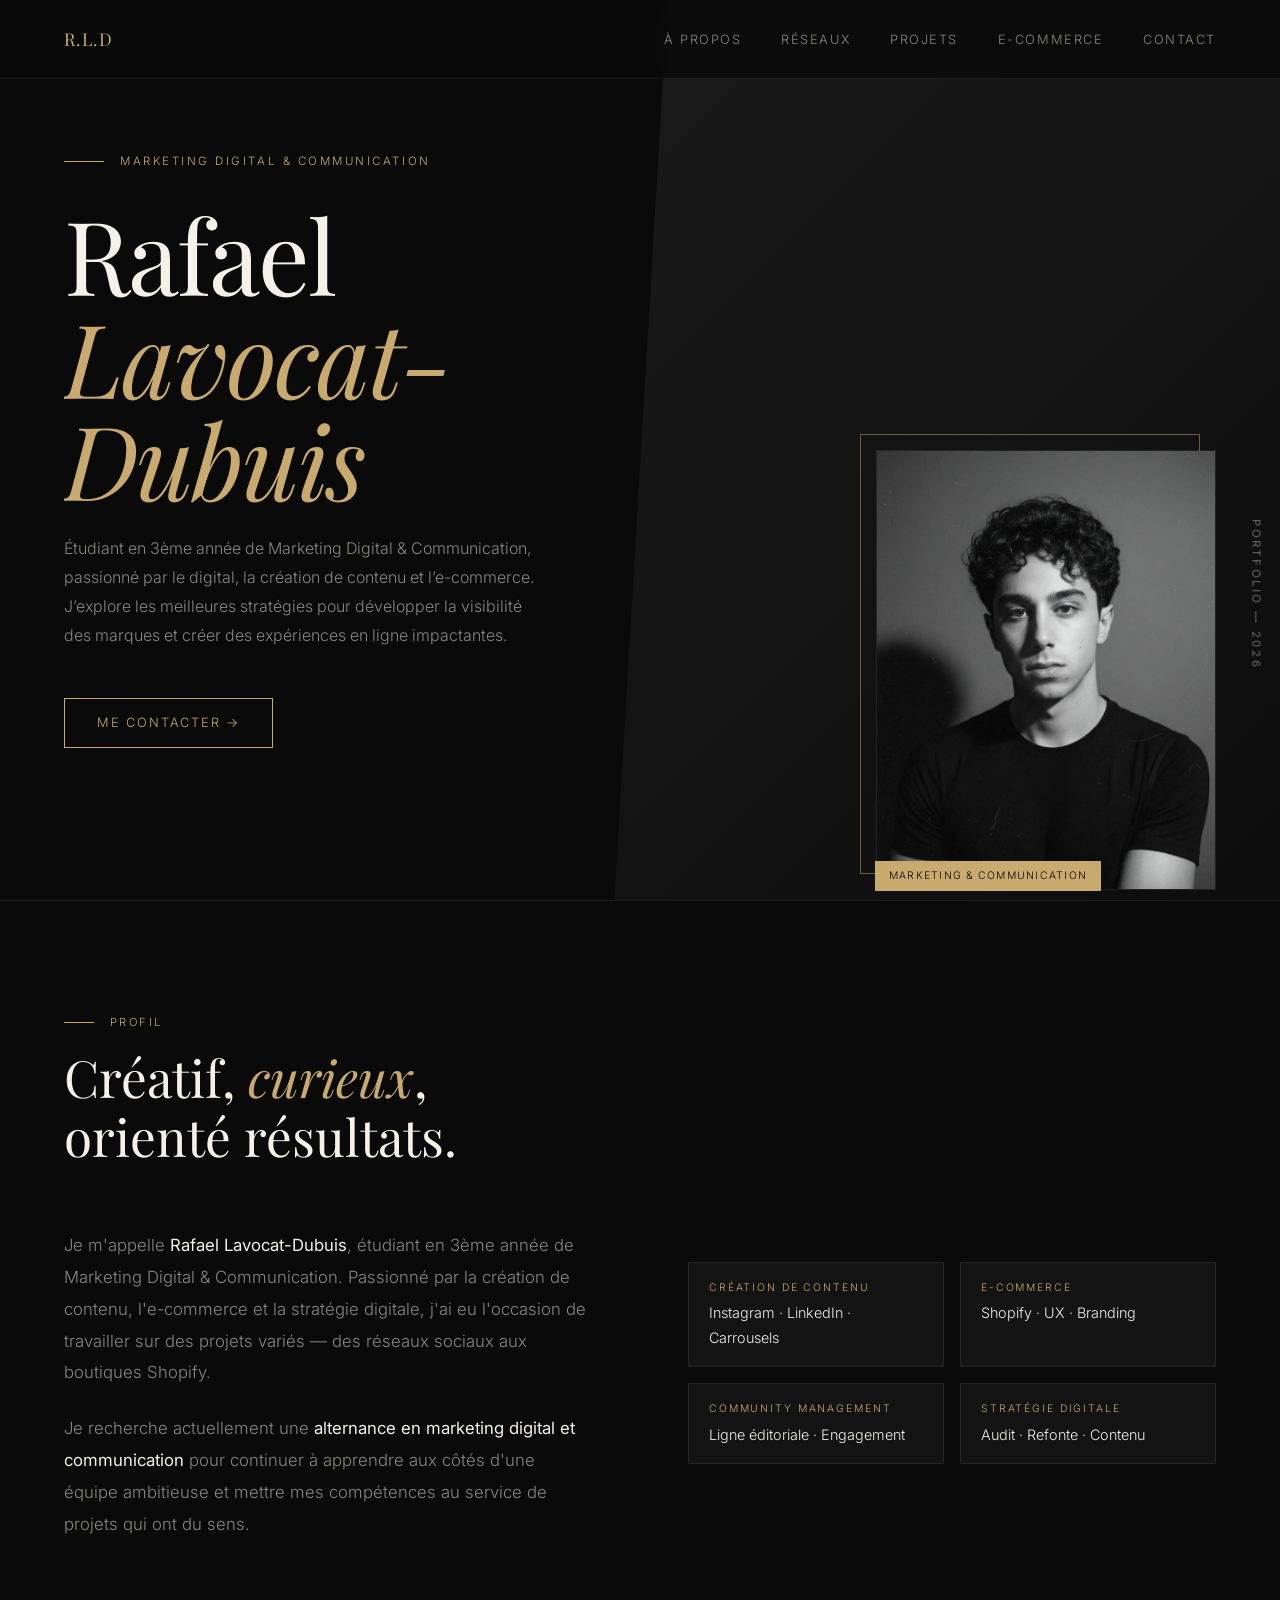
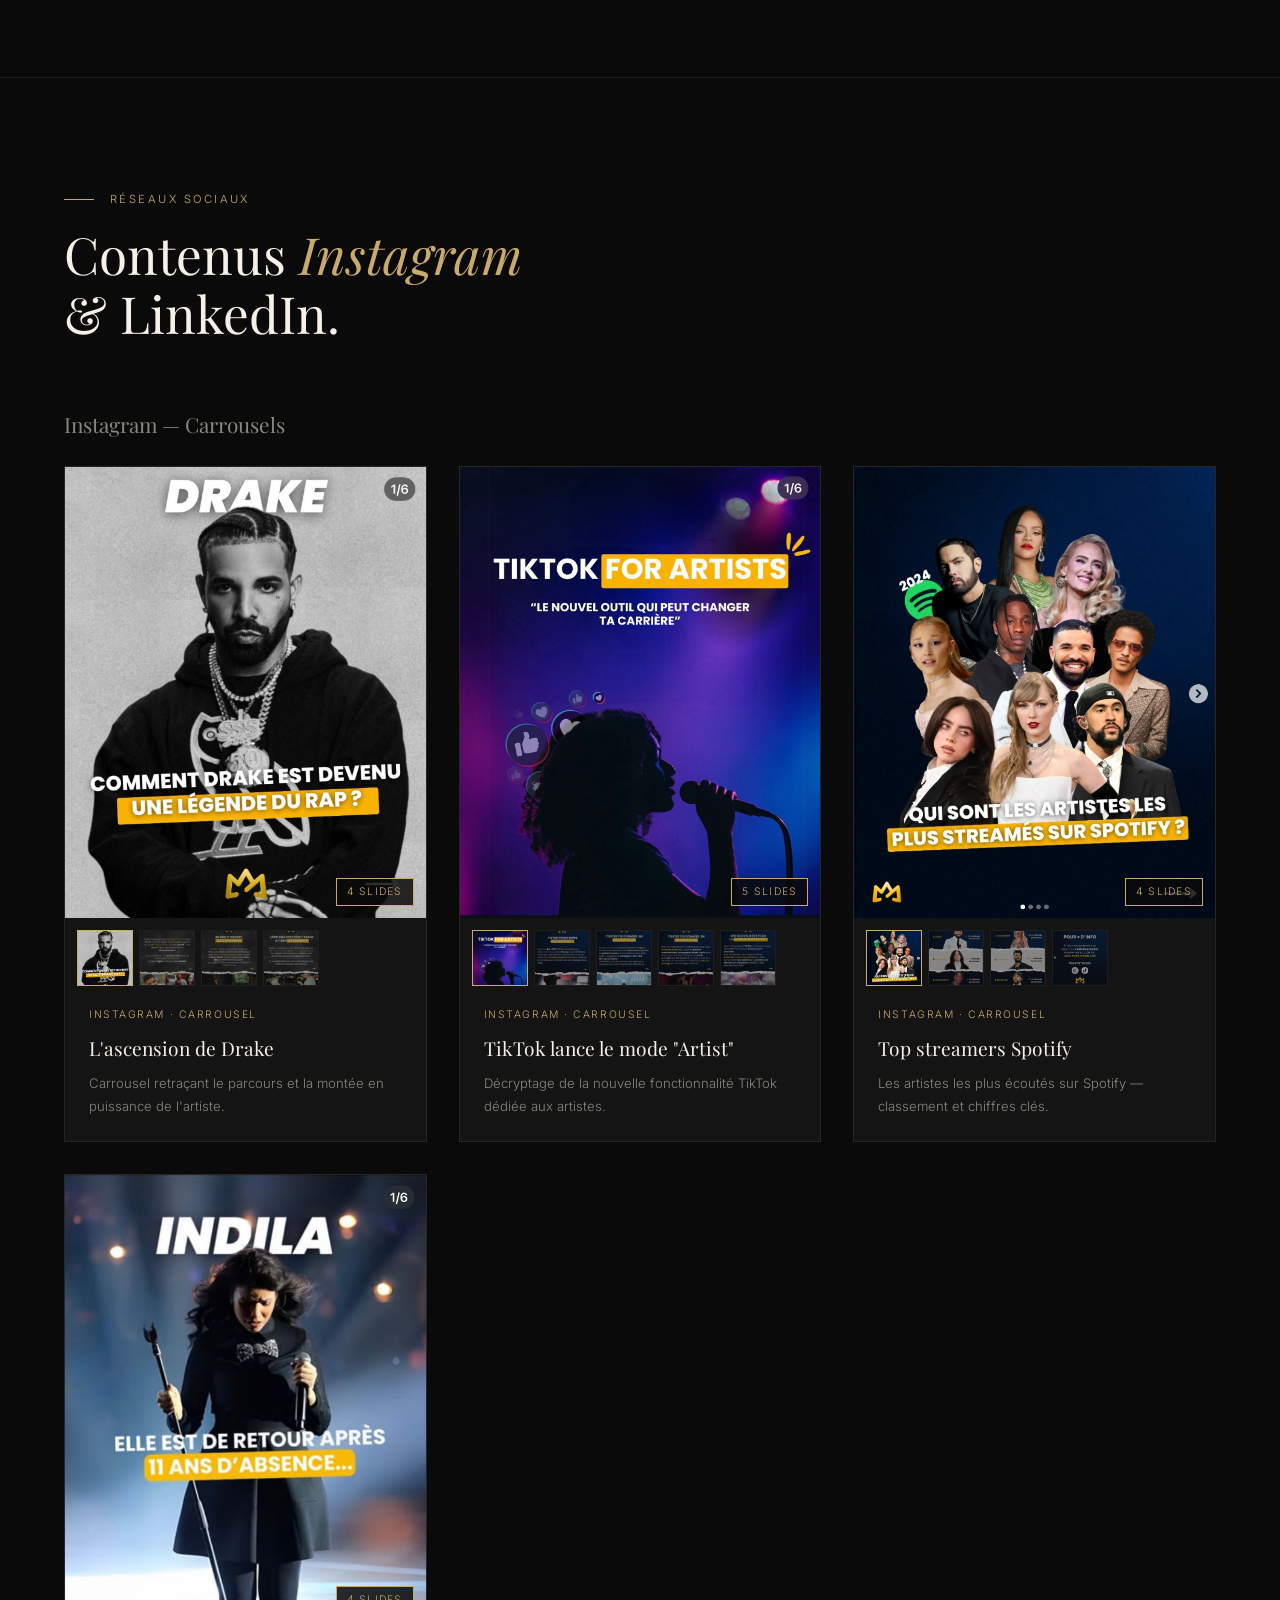
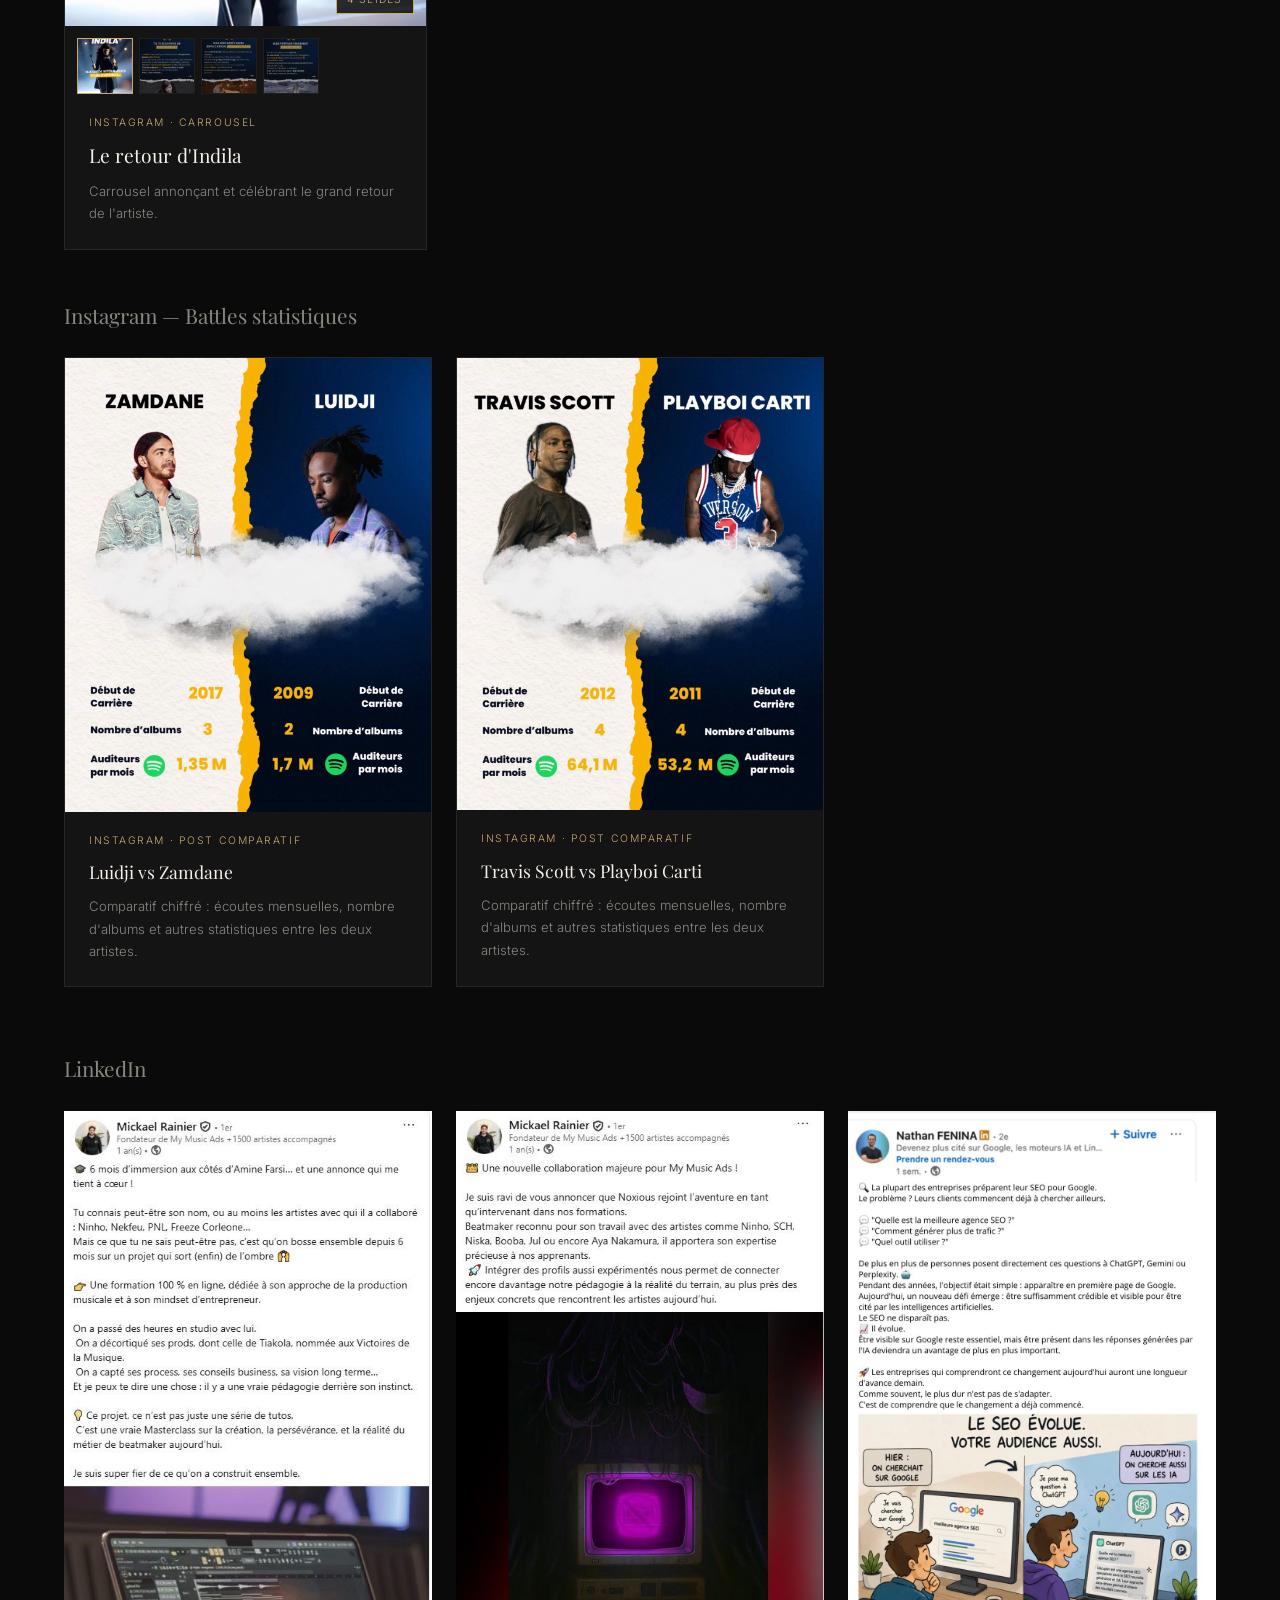
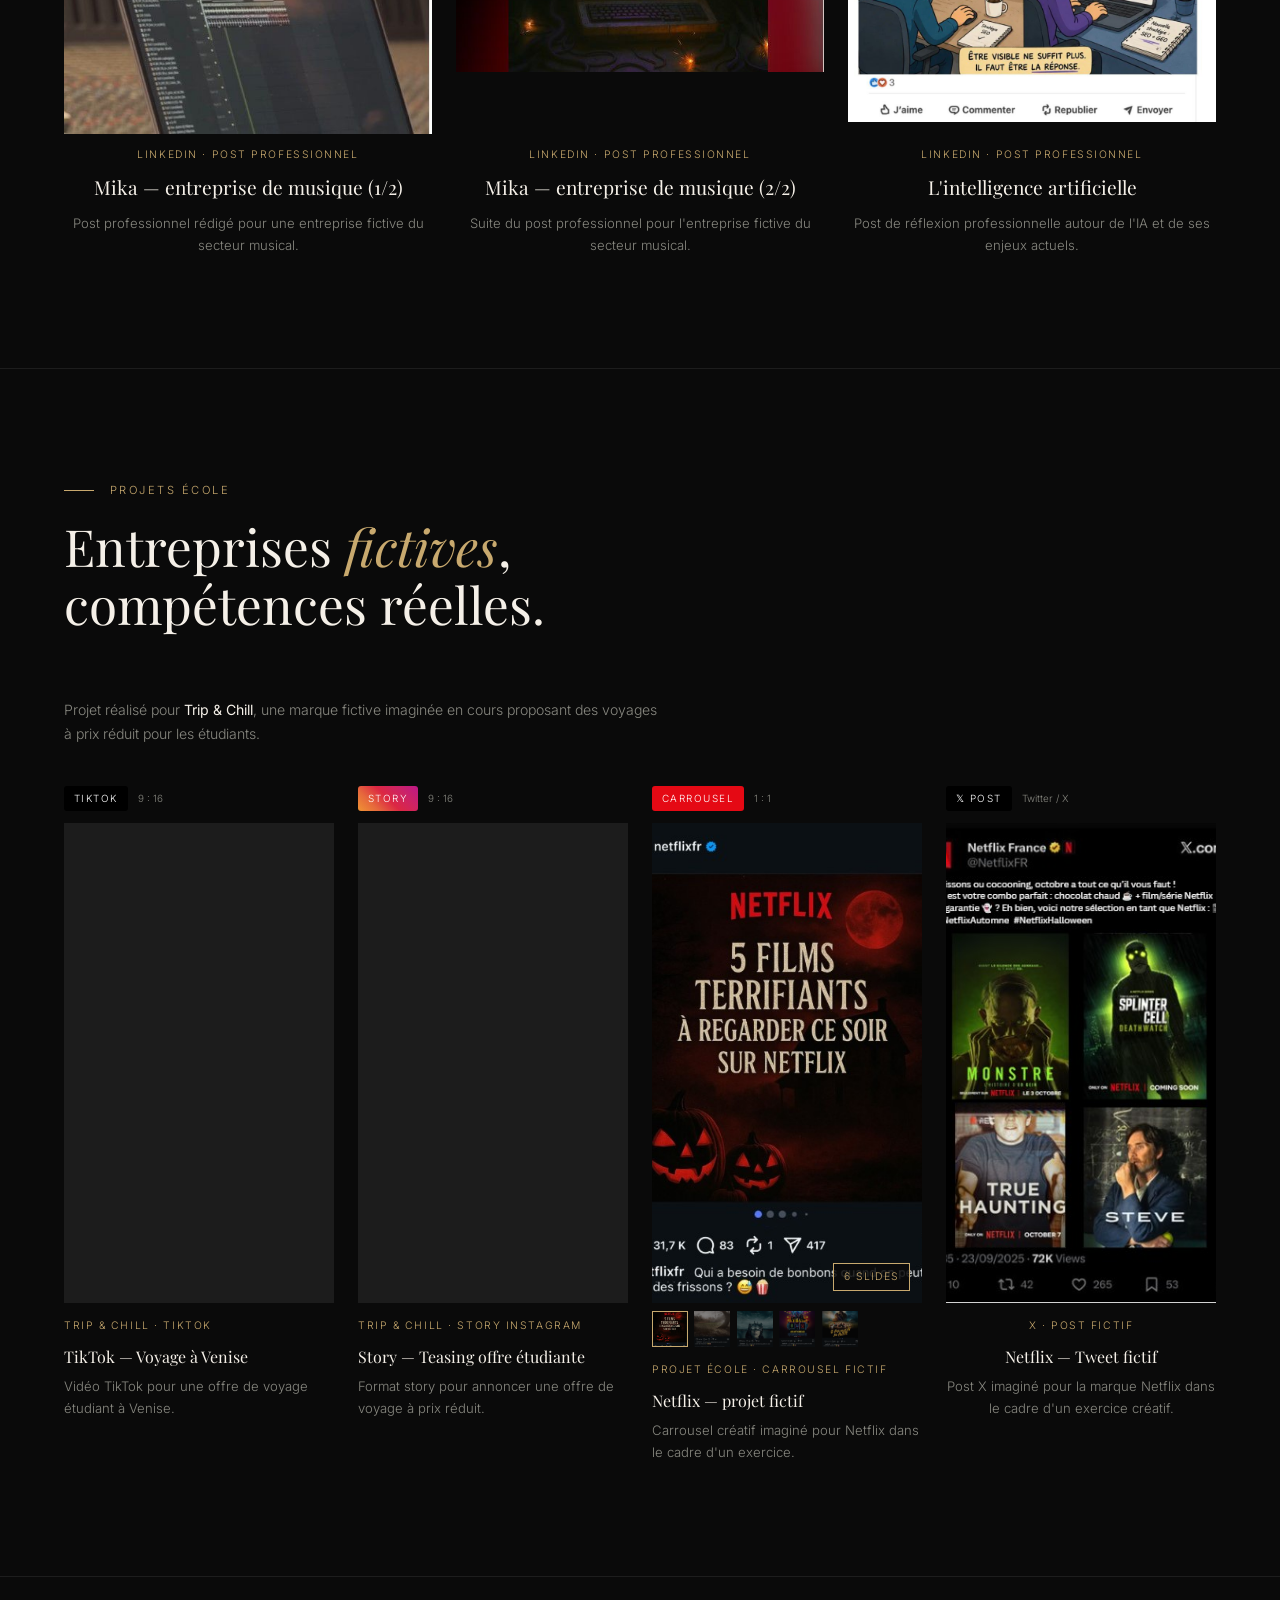
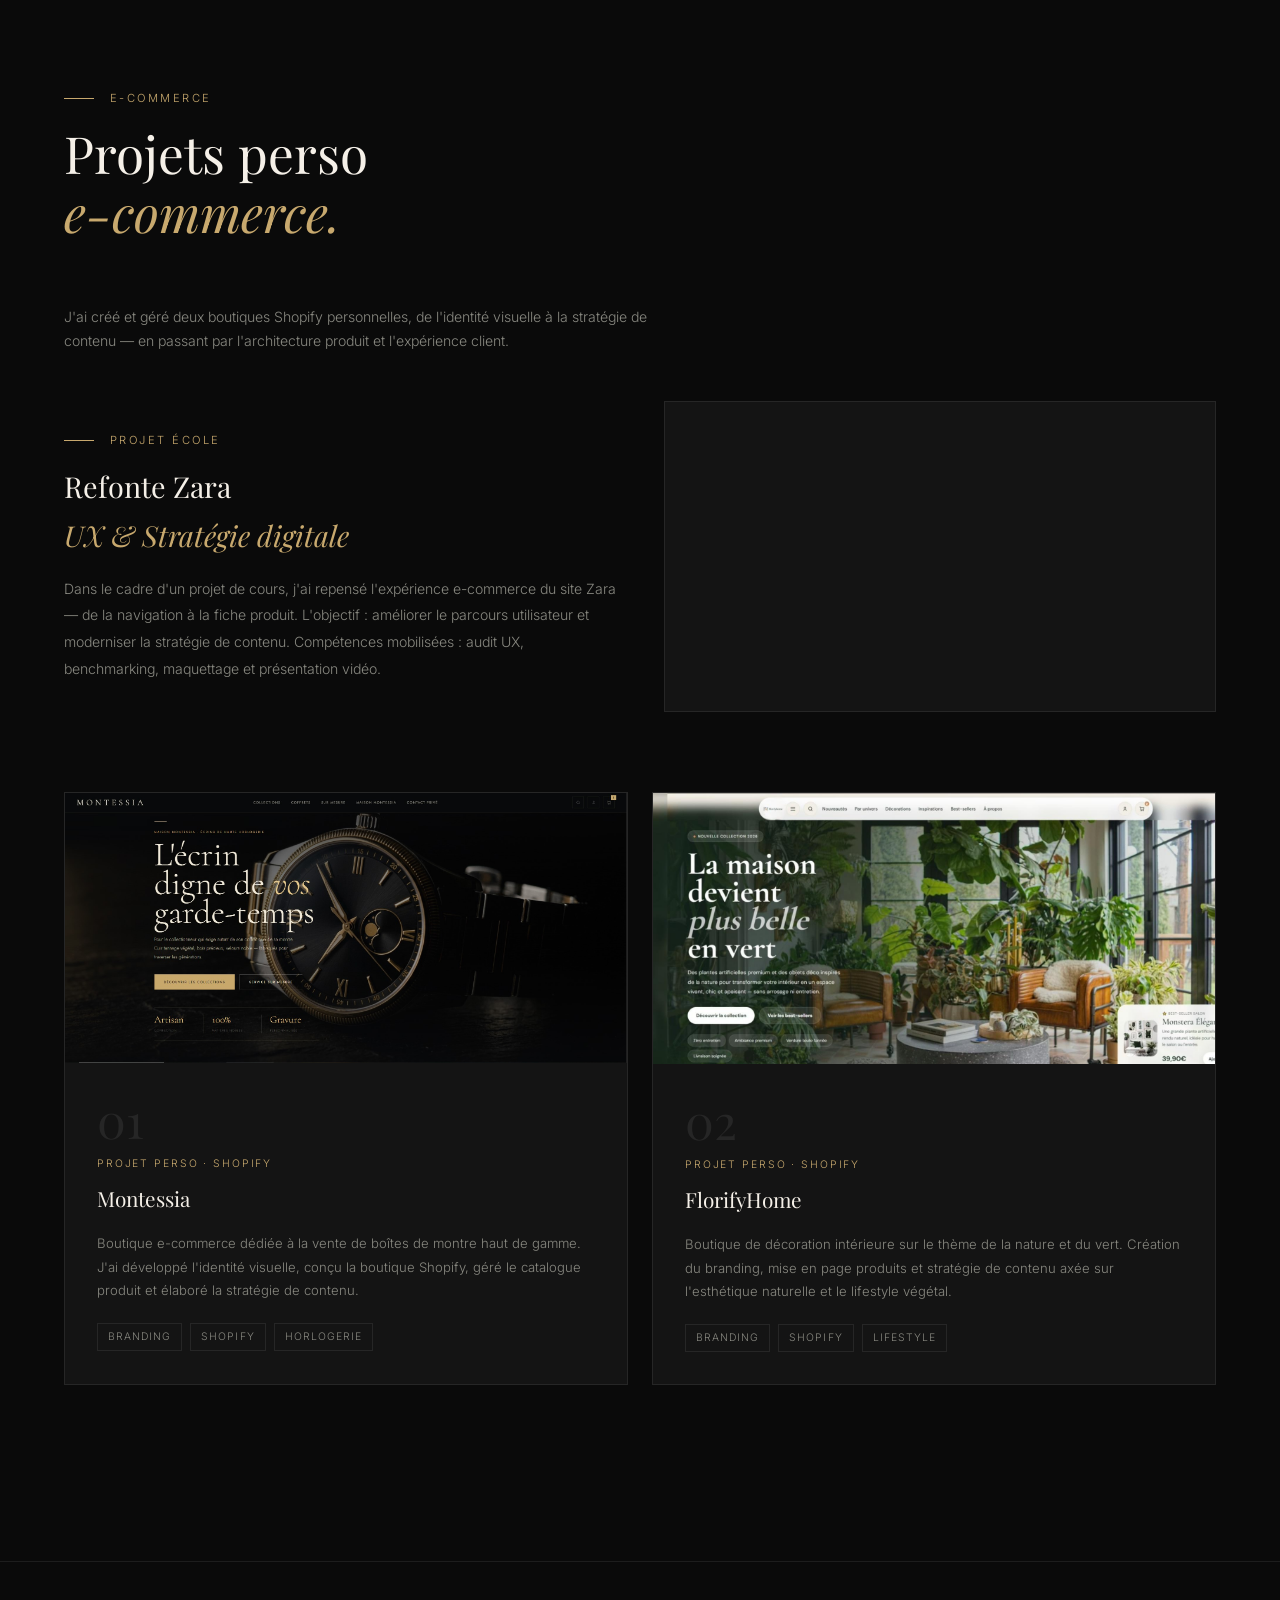
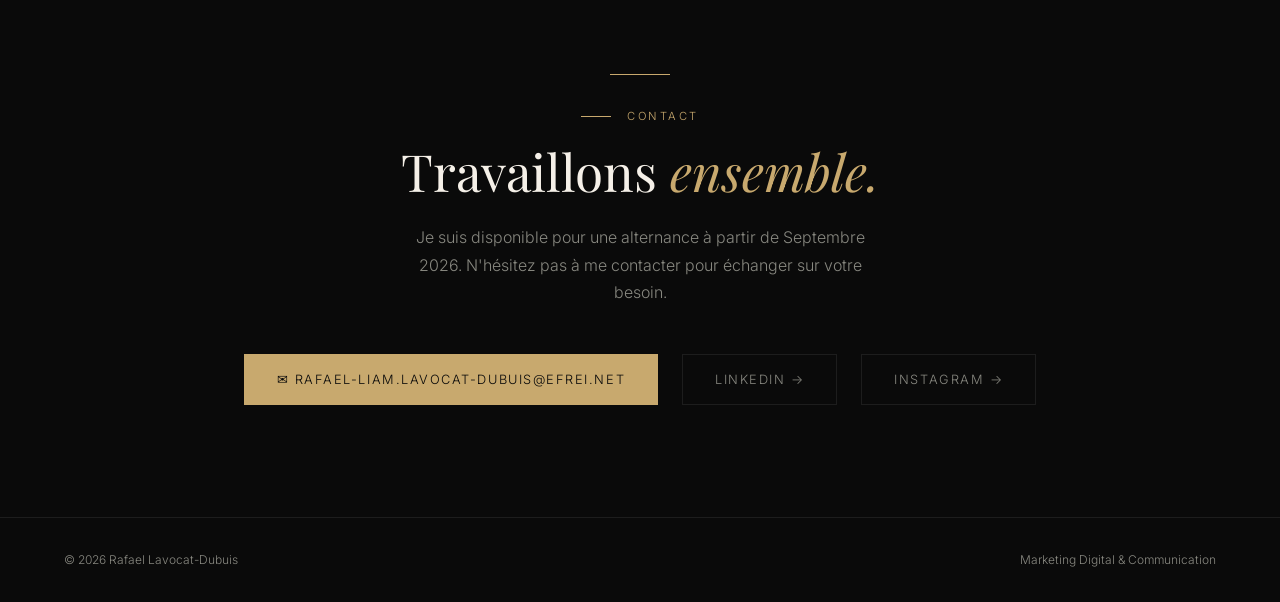
==== index.html @ 800b473f "Update index.html" ====
<!DOCTYPE html>
<html lang="fr">
<head>
<meta charset="UTF-8">
<meta name="viewport" content="width=device-width, initial-scale=1.0">
<title>Rafael Lavocat-Dubuis — Portfolio</title>
<link href="https://fonts.googleapis.com/css2?family=Playfair+Display:ital,wght@0,400;0,500;0,700;1,400&family=Inter:wght@300;400;500&display=swap" rel="stylesheet">
<style>
  *, *::before, *::after { box-sizing: border-box; margin: 0; padding: 0; }

  :root {
    --bg: #0A0A0A;
    --bg-card: #141414;
    --bg-card2: #1C1C1C;
    --text: #F5F0E8;
    --text-muted: #888880;
    --gold: #C8A96E;
    --gold-light: #E2C99A;
    --border: rgba(255,255,255,0.08);
    --font-display: 'Playfair Display', serif;
    --font-body: 'Inter', sans-serif;
  }

  html { scroll-behavior: smooth; }

  body {
    background: var(--bg);
    color: var(--text);
    font-family: var(--font-body);
    font-weight: 300;
    line-height: 1.7;
    overflow-x: hidden;
  }

  /* NAV */
  nav {
    position: fixed; top: 0; left: 0; right: 0;
    z-index: 100;
    display: flex; align-items: center; justify-content: space-between;
    padding: 1.5rem 4rem;
    background: rgba(10,10,10,0.85);
    backdrop-filter: blur(12px);
    border-bottom: 1px solid var(--border);
  }
  .nav-logo {
    font-family: var(--font-display);
    font-size: 1.1rem;
    letter-spacing: 0.08em;
    color: var(--gold);
  }
  .nav-links { display: flex; gap: 2.5rem; list-style: none; }
  .nav-links a {
    color: var(--text-muted);
    text-decoration: none;
    font-size: 0.8rem;
    letter-spacing: 0.12em;
    text-transform: uppercase;
    transition: color 0.3s;
  }
  .nav-links a:hover { color: var(--text); }

  /* HERO */
  .hero {
    min-height: 100vh;
    display: flex; align-items: center;
    padding: 0 4rem;
    position: relative;
    overflow: hidden;
  }
  .hero::before {
    content: '';
    position: absolute; top: 0; right: 0;
    width: 52%; height: 100%;
    background: linear-gradient(135deg, #1a1a1a 0%, #0d0d0d 100%);
    clip-path: polygon(8% 0, 100% 0, 100% 100%, 0% 100%);
  }
  .hero-content { position: relative; z-index: 1; max-width: 600px; }
  .hero-eyebrow {
    font-size: 0.72rem;
    letter-spacing: 0.22em;
    text-transform: uppercase;
    color: var(--gold);
    margin-bottom: 2rem;
    display: flex; align-items: center; gap: 1rem;
  }
  .hero-eyebrow::before {
    content: '';
    display: block; width: 40px; height: 1px;
    background: var(--gold);
  }
  .hero-name {
    font-family: var(--font-display);
    font-size: clamp(3.5rem, 8vw, 7rem);
    font-weight: 400;
    line-height: 1.0;
    letter-spacing: -0.02em;
    margin-bottom: 1.5rem;
    overflow: hidden;
  }
  .hero-name span { display: block; }
  .hero-name .last { font-style: italic; color: var(--gold); font-weight: 400; }
  .hero-sub {
    font-size: 1rem;
    color: var(--text-muted);
    font-weight: 300;
    line-height: 1.8;
    margin-bottom: 3rem;
    max-width: 480px;
  }
  .hero-cta {
    display: inline-flex; align-items: center; gap: 0.75rem;
    padding: 0.85rem 2rem;
    border: 1px solid var(--gold);
    color: var(--gold);
    text-decoration: none;
    font-size: 0.8rem;
    letter-spacing: 0.14em;
    text-transform: uppercase;
    transition: all 0.3s;
  }
  .hero-cta:hover { background: var(--gold); color: var(--bg); }
  .hero-img-wrap {
    position: absolute; right: 4rem; top: 50%;
    transform: translateY(-50%);
    z-index: 2;
  }
  .hero-img {
    position: relative;
    width: 340px; height: 440px;
    object-fit: cover;
    filter: grayscale(20%);
    border: 1px solid var(--border);
    display: block;
    z-index: 2;
  }
  .hero-img-frame {
    position: absolute; top: -16px; left: -16px;
    width: 340px; height: 440px;
    border: 1px solid var(--gold);
    opacity: 0.5;
    z-index: 1;
  }
  .hero-img-tag {
    position: absolute; bottom: -1px; left: -1px;
    background: var(--gold);
    color: var(--bg);
    font-size: 0.65rem;
    letter-spacing: 0.12em;
    text-transform: uppercase;
    padding: 6px 14px;
    z-index: 3;
  }
  .hero-img-caption {
    position: absolute; top: 50%; right: -2.5rem;
    transform: translateY(-50%) rotate(90deg);
    transform-origin: right center;
    font-size: 0.7rem;
    letter-spacing: 0.25em;
    text-transform: uppercase;
    color: var(--text-muted);
    white-space: nowrap;
  }

  /* SECTIONS */
  section { padding: 7rem 4rem; }
  .section-eyebrow {
    font-size: 0.7rem;
    letter-spacing: 0.22em;
    text-transform: uppercase;
    color: var(--gold);
    margin-bottom: 1rem;
    display: flex; align-items: center; gap: 1rem;
  }
  .section-eyebrow::before {
    content: ''; display: block;
    width: 30px; height: 1px;
    background: var(--gold);
  }
  .section-title {
    font-family: var(--font-display);
    font-size: clamp(2rem, 4vw, 3.2rem);
    font-weight: 400;
    line-height: 1.15;
    margin-bottom: 4rem;
  }
  .section-title em { font-style: italic; color: var(--gold); }

  /* ABOUT */
  .about { border-top: 1px solid var(--border); }
  .about-grid {
    display: grid;
    grid-template-columns: 1fr 1fr;
    gap: 6rem;
    align-items: start;
  }
  .about-text p {
    font-size: 1.05rem;
    color: var(--text-muted);
    line-height: 1.9;
    margin-bottom: 1.5rem;
  }
  .about-text p strong { color: var(--text); font-weight: 400; }
  .skills-grid {
    display: grid;
    grid-template-columns: 1fr 1fr;
    gap: 1rem;
    margin-top: 2rem;
  }
  .skill-item {
    padding: 1rem 1.25rem;
    border: 1px solid var(--border);
    background: var(--bg-card);
  }
  .skill-item .label {
    font-size: 0.65rem;
    letter-spacing: 0.18em;
    text-transform: uppercase;
    color: var(--gold);
    margin-bottom: 0.3rem;
  }
  .skill-item .value {
    font-size: 0.9rem;
    color: var(--text);
  }

  /* PROJECTS GRID */
  .projects-grid {
    display: grid;
    grid-template-columns: repeat(auto-fill, minmax(320px, 1fr));
    gap: 1.5rem;
  }
  .project-card {
    background: var(--bg-card);
    border: 1px solid var(--border);
    overflow: hidden;
    transition: border-color 0.3s, transform 0.3s;
    cursor: pointer;
  }
  .project-card:hover {
    border-color: var(--gold);
    transform: translateY(-4px);
  }
  .project-card-img {
    width: 100%; aspect-ratio: 4/3;
    background: var(--bg-card2);
    display: flex; align-items: center; justify-content: center;
    overflow: hidden;
    position: relative;
  }
  .project-card-img img {
    width: 100%; height: 100%;
    object-fit: cover;
    transition: transform 0.5s;
  }
  .project-card:hover .project-card-img img { transform: scale(1.04); }
  .carousel-badge {
    position: absolute; bottom: 10px; right: 10px;
    background: rgba(10,10,10,0.85);
    border: 1px solid var(--gold);
    color: var(--gold);
    font-size: 0.65rem;
    letter-spacing: 0.12em;
    padding: 4px 10px;
    text-transform: uppercase;
  }
  .placeholder-img {
    width: 100%; height: 100%;
    display: flex; flex-direction: column;
    align-items: center; justify-content: center;
    gap: 0.5rem;
  }
  .placeholder-img .pi-icon {
    font-size: 2rem; color: var(--text-muted); opacity: 0.3;
  }
  .placeholder-img .pi-text {
    font-size: 0.7rem; color: var(--text-muted);
    letter-spacing: 0.1em; text-transform: uppercase;
  }
  .project-card-body { padding: 1.25rem 1.5rem 1.5rem; }
  .project-card-tag {
    font-size: 0.65rem;
    letter-spacing: 0.15em;
    text-transform: uppercase;
    color: var(--gold);
    margin-bottom: 0.5rem;
  }
  .project-card-title {
    font-family: var(--font-display);
    font-size: 1.1rem;
    font-weight: 400;
    margin-bottom: 0.5rem;
    color: var(--text);
  }
  .project-card-desc {
    font-size: 0.82rem;
    color: var(--text-muted);
    line-height: 1.7;
  }

  /* VIDEO */
  .video-wrapper {
    position: relative;
    width: 100%;
    aspect-ratio: 16/9;
    background: var(--bg-card);
    border: 1px solid var(--border);
    overflow: hidden;
  }
  .video-wrapper iframe {
    width: 100%; height: 100%;
    border: none;
  }
  .video-placeholder {
    width: 100%; height: 100%;
    display: flex; flex-direction: column;
    align-items: center; justify-content: center;
    gap: 1rem;
  }
  .video-placeholder .vp-label {
    font-size: 0.75rem;
    letter-spacing: 0.15em;
    text-transform: uppercase;
    color: var(--text-muted);
  }
  .video-placeholder .vp-url {
    font-size: 0.8rem;
    color: var(--gold);
    font-family: monospace;
  }

  /* ECOMMERCE */
  .ecom-grid {
    display: grid;
    grid-template-columns: 1fr 1fr 1fr;
    gap: 1.5rem;
    margin-bottom: 4rem;
  }
  .ecom-card {
    background: var(--bg-card);
    border: 1px solid var(--border);
    padding: 2rem;
    transition: border-color 0.3s;
  }
  .ecom-card:hover { border-color: var(--gold); }
  .ecom-card .ec-num {
    font-family: var(--font-display);
    font-size: 3rem;
    font-weight: 400;
    color: var(--border);
    line-height: 1;
    margin-bottom: 1.5rem;
  }
  .ecom-card .ec-tag {
    font-size: 0.65rem;
    letter-spacing: 0.18em;
    text-transform: uppercase;
    color: var(--gold);
    margin-bottom: 0.5rem;
  }
  .ecom-card .ec-title {
    font-family: var(--font-display);
    font-size: 1.3rem;
    font-weight: 400;
    margin-bottom: 1rem;
    color: var(--text);
  }
  .ecom-card .ec-desc {
    font-size: 0.82rem;
    color: var(--text-muted);
    line-height: 1.8;
  }
  .ecom-card .ec-pills {
    display: flex; flex-wrap: wrap; gap: 0.5rem;
    margin-top: 1.25rem;
  }
  .ec-pill {
    font-size: 0.65rem;
    letter-spacing: 0.1em;
    text-transform: uppercase;
    padding: 4px 10px;
    border: 1px solid var(--border);
    color: var(--text-muted);
  }

  /* CONTACT */
  .contact {
    border-top: 1px solid var(--border);
    text-align: center;
  }
  .contact .section-title { margin-bottom: 1.5rem; }
  .contact-sub {
    font-size: 1rem;
    color: var(--text-muted);
    max-width: 480px;
    margin: 0 auto 3rem;
  }
  .contact-links {
    display: flex; justify-content: center; gap: 1.5rem;
    flex-wrap: wrap;
  }
  .contact-link {
    display: inline-flex; align-items: center; gap: 0.5rem;
    padding: 0.85rem 2rem;
    border: 1px solid var(--border);
    color: var(--text-muted);
    text-decoration: none;
    font-size: 0.8rem;
    letter-spacing: 0.12em;
    text-transform: uppercase;
    transition: all 0.3s;
  }
  .contact-link:hover { border-color: var(--gold); color: var(--gold); }
  .contact-link.primary {
    background: var(--gold);
    border-color: var(--gold);
    color: var(--bg);
  }
  .contact-link.primary:hover { background: var(--gold-light); border-color: var(--gold-light); }

  /* FOOTER */
  footer {
    padding: 2rem 4rem;
    border-top: 1px solid var(--border);
    display: flex; justify-content: space-between; align-items: center;
  }
  footer p { font-size: 0.75rem; color: var(--text-muted); }

  /* DIVIDER */
  .gold-line {
    width: 60px; height: 1px;
    background: var(--gold);
    margin: 0 auto 2rem;
  }

  /* ANIMATION */
  @keyframes fadeUp {
    from { opacity: 0; transform: translateY(30px); }
    to { opacity: 1; transform: translateY(0); }
  }
  .fade-up { animation: fadeUp 0.8s ease forwards; }
  .delay-1 { animation-delay: 0.2s; opacity: 0; }
  .delay-2 { animation-delay: 0.4s; opacity: 0; }
  .delay-3 { animation-delay: 0.6s; opacity: 0; }
  .delay-4 { animation-delay: 0.8s; opacity: 0; }

  /* PDP-STYLE CAROUSEL CARD */
  .pdp-grid {
    display: grid;
    grid-template-columns: repeat(auto-fill, minmax(360px, 1fr));
    gap: 2rem;
  }
  .pdp-card {
    background: var(--bg-card);
    border: 1px solid var(--border);
    transition: border-color 0.3s;
  }
  .pdp-card:hover { border-color: var(--gold); }
  .pdp-main-img {
    width: 100%; aspect-ratio: 4/5;
    background: var(--bg-card2);
    overflow: hidden;
    position: relative;
    cursor: zoom-in;
  }
  .pdp-main-img img {
    width: 100%; height: 100%;
    object-fit: cover;
    display: block;
  }
  .pdp-badge {
    position: absolute; bottom: 12px; right: 12px;
    background: rgba(10,10,10,0.85);
    border: 1px solid var(--gold);
    color: var(--gold);
    font-size: 0.65rem;
    letter-spacing: 0.12em;
    padding: 4px 10px;
    text-transform: uppercase;
  }
  .pdp-thumbs {
    display: flex; gap: 6px;
    padding: 0.75rem 0.75rem 0;
  }
  .pdp-thumbs img {
    width: 56px; height: 56px;
    object-fit: cover;
    cursor: pointer;
    border: 1px solid var(--border);
    opacity: 0.55;
    transition: opacity 0.2s, border-color 0.2s;
    flex-shrink: 0;
  }
  .pdp-thumbs img:hover { opacity: 0.85; }
  .pdp-thumbs img.active { opacity: 1; border-color: var(--gold); }
  .pdp-body { padding: 1.25rem 1.5rem 1.5rem; }
  .pdp-tag {
    font-size: 0.65rem;
    letter-spacing: 0.15em;
    text-transform: uppercase;
    color: var(--gold);
    margin-bottom: 0.5rem;
  }
  .pdp-title {
    font-family: var(--font-display);
    font-size: 1.2rem;
    font-weight: 400;
    margin-bottom: 0.5rem;
    color: var(--text);
  }
  .pdp-desc {
    font-size: 0.82rem;
    color: var(--text-muted);
    line-height: 1.7;
  }

  /* LIGHTBOX */
  .lightbox {
    position: fixed; inset: 0;
    background: rgba(0,0,0,0.92);
    z-index: 1000;
    display: none;
    align-items: center; justify-content: center;
    padding: 2rem;
  }
  .lightbox.active { display: flex; }
  .lightbox img {
    max-width: 90vw; max-height: 85vh;
    object-fit: contain;
    border: 1px solid var(--border);
  }
  .lightbox-close {
    position: absolute; top: 2rem; right: 2.5rem;
    color: var(--text); font-size: 2rem;
    cursor: pointer; line-height: 1;
    background: none; border: none;
  }
  .lightbox-nav {
    position: absolute; top: 50%; transform: translateY(-50%);
    background: rgba(255,255,255,0.05);
    border: 1px solid var(--border);
    color: var(--text);
    width: 44px; height: 44px;
    cursor: pointer; font-size: 1.2rem;
  }
  .lightbox-nav:hover { border-color: var(--gold); color: var(--gold); }
  .lightbox-prev { left: 2rem; }
  .lightbox-next { right: 2rem; }
  .lightbox-counter {
    position: absolute; bottom: 1.5rem; left: 50%; transform: translateX(-50%);
    font-size: 0.75rem; color: var(--text-muted); letter-spacing: 0.1em;
  }

  /* VS BATTLE CARD */
  .vs-card {
    background: var(--bg-card);
    border: 1px solid var(--border);
    padding: 0;
    overflow: hidden;
  }
  .vs-card img {
    width: 100%; height: auto;
    display: block;
    cursor: default;
  }
  .vs-card-body { padding: 1.25rem 1.5rem 1.5rem; }

  @media (max-width: 900px) {
    /* NAV */
    nav { padding: 1.2rem 2rem; }
    .nav-links { display: none; }
    .hero { padding: 0 2rem; }
    .hero-img-wrap { display: none; }
    .hero-name { font-size: 3.5rem; }

    /* SECTIONS */
    section { padding: 4rem 2rem; }

    /* ABOUT */
    .about-grid { grid-template-columns: 1fr; gap: 3rem; }
    .skills-grid { grid-template-columns: 1fr 1fr; }

    /* PROJETS */
    .projects-grid { grid-template-columns: 1fr; }

    /* PDP GRID */
    .pdp-grid { grid-template-columns: 1fr; }

    /* ECOM GRID */
    .ecom-grid { grid-template-columns: 1fr; }

    /* LINKEDIN 3 colonnes → 1 colonne */
    div[style*="grid-template-columns:repeat(3,1fr)"] {
      grid-template-columns: 1fr !important;
    }

    /* PROJETS ÉCOLE 3 colonnes → 1 colonne */
    div[style*="grid-template-columns:1fr 1fr 1fr"] {
      grid-template-columns: 1fr !important;
    }

    /* PROJETS ÉCOLE 2 colonnes → 1 colonne */
    div[style*="grid-template-columns:1fr 1fr"] {
      grid-template-columns: 1fr !important;
    }

    /* ZARA grid 2 colonnes → 1 colonne */
    div[style*="grid-template-columns:1fr 1fr;gap:3rem"] {
      grid-template-columns: 1fr !important;
    }

    /* CONTACT */
    .contact-links { flex-direction: column; gap: 1rem; align-items: center; }
    .nav-links { gap: 1.5rem; }
    section { padding: 5rem 2rem; }
    .hero { padding: 0 2rem; min-height: auto; padding-top: 8rem; padding-bottom: 4rem; flex-direction: column; }
    .hero::before { display: none; }
    .hero-img-wrap { position: static; transform: none; width: 100%; margin-bottom: 4rem; display: flex; justify-content: center; }
    .hero-img { width: 100%; max-width: 340px; height: 380px; }
    .hero-img-frame { display: none; }
    .hero-img-caption { display: none; }
    .about-grid { grid-template-columns: 1fr; gap: 3rem; }
    .ecom-grid { grid-template-columns: 1fr; }
    footer { flex-direction: column; gap: 1rem; text-align: center; }
  }

  @media (max-width: 600px) {
    .hero-name { font-size: 2.8rem; }
    section { padding: 3rem 1.5rem; }
    nav { padding: 1rem 1.5rem; }
    .skills-grid { grid-template-columns: 1fr; }
    .hero-eyebrow { font-size: 0.65rem; }
  }

  .linkedin-grid .pdp-card,
  .linkedin-grid .pdp-card:hover {
    border: none !important;
    outline: none !important;
    box-shadow: none !important;
    background: transparent !important;
    padding: 0 !important;
    display: flex !important;
    flex-direction: column !important;
  }
  .linkedin-grid .pdp-card img,
  .linkedin-grid .pdp-main-img {
    border: none !important;
    box-shadow: none !important;
    outline: none !important;
  }
  .linkedin-grid .pdp-main-img {
    background: transparent !important;
  }
  .linkedin-grid .pdp-body {
    padding: 0.75rem 0 0 !important;
    margin-top: auto;
    text-align: center;
  }
  .linkedin-grid .pdp-tag,
  .linkedin-grid .pdp-title,
  .linkedin-grid .pdp-desc {
    text-align: center;
  }
</style>
</head>
<body>

<!-- NAV --> <!-- v6 -->
<nav>
  <div class="nav-logo">R.L.D</div>
  <ul class="nav-links">
    <li><a href="#about">À propos</a></li>
    <li><a href="#social">Réseaux</a></li>
    <li><a href="#projets">Projets</a></li>
    <li><a href="#ecommerce">E-commerce</a></li>
    <li><a href="#contact">Contact</a></li>
  </ul>
</nav>

<!-- HERO -->
<section class="hero">
  <div class="hero-img-wrap fade-up">
    <div class="hero-img-frame"></div>
    <img class="hero-img" src="rafael-photo.jpg" alt="Rafael Lavocat-Dubuis">
    <div class="hero-img-tag">Marketing & Communication</div>
    <div class="hero-img-caption">Portfolio — 2026</div>
  </div>
  <div class="hero-content">
    <div class="hero-eyebrow fade-up delay-1">Marketing Digital & Communication</div>
    <h1 class="hero-name fade-up delay-2">
      <span>Rafael</span>
      <span class="last">Lavocat-Dubuis</span>
    </h1>
    <p class="hero-sub fade-up delay-3">
      Étudiant en 3ème année de Marketing Digital & Communication, passionné par le digital, la création de contenu et l’e-commerce. J’explore les meilleures stratégies pour développer la visibilité des marques et créer des expériences en ligne impactantes.
    </p>
    <a href="#contact" class="hero-cta fade-up delay-4">Me contacter →</a>
  </div>
</section>

<!-- ABOUT -->
<section class="about" id="about">
  <div class="section-eyebrow">Profil</div>
  <h2 class="section-title">Créatif, <em>curieux</em>,<br>orienté résultats.</h2>
  <div class="about-grid">
    <div class="about-text">
      <p>
        Je m'appelle <strong>Rafael Lavocat-Dubuis</strong>, étudiant en 3ème année de 
        Marketing Digital & Communication. Passionné par la création de contenu, 
        l'e-commerce et la stratégie digitale, j'ai eu l'occasion de travailler 
        sur des projets variés — des réseaux sociaux aux boutiques Shopify.
      </p>
      <p>
        Je recherche actuellement une <strong>alternance en marketing digital et communication</strong>
        pour continuer à apprendre aux côtés d'une équipe ambitieuse et mettre
        mes compétences au service de projets qui ont du sens.
      </p>
    </div>
    <div class="skills-grid">
      <div class="skill-item">
        <div class="label">Création de contenu</div>
        <div class="value">Instagram · LinkedIn · Carrousels</div>
      </div>
      <div class="skill-item">
        <div class="label">E-commerce</div>
        <div class="value">Shopify · UX · Branding</div>
      </div>
      <div class="skill-item">
        <div class="label">Community Management</div>
        <div class="value">Ligne éditoriale · Engagement</div>
      </div>
      <div class="skill-item">
        <div class="label">Stratégie digitale</div>
        <div class="value">Audit · Refonte · Contenu</div>
      </div>
    </div>
  </div>
</section>

<!-- RESEAUX SOCIAUX -->
<section id="social" style="border-top: 1px solid var(--border);">
  <div class="section-eyebrow">Réseaux sociaux</div>
  <h2 class="section-title">Contenus <em>Instagram</em><br>& LinkedIn.</h2>

  <!-- INSTAGRAM -->
  <h3 style="font-family:var(--font-display);font-size:1.3rem;font-weight:400;margin-bottom:1.5rem;color:var(--text-muted);">Instagram — Carrousels</h3>
  <div class="pdp-grid" style="margin-bottom:3rem;">

    <div class="pdp-card">
      <div class="pdp-main-img" onclick="openLightbox('drake')">
        <img id="main-drake" src="drake.jpeg" alt="Carrousel Drake">
        <div class="pdp-badge">4 slides</div>
      </div>
      <div class="pdp-thumbs">
        <img class="active" src="drake.jpeg" onclick="swapMain('drake', 'drake.jpeg', this)" alt="">
        <img src="drake 1.jpeg" onclick="swapMain('drake', 'drake 1.jpeg', this)" alt="">
        <img src="drake 2.jpeg" onclick="swapMain('drake', 'drake 2.jpeg', this)" alt="">
        <img src="drake 3.jpeg" onclick="swapMain('drake', 'drake 3.jpeg', this)" alt="">
      </div>
      <div class="pdp-body">
        <div class="pdp-tag">Instagram · Carrousel</div>
        <div class="pdp-title">L'ascension de Drake</div>
        <div class="pdp-desc">Carrousel retraçant le parcours et la montée en puissance de l'artiste.</div>
      </div>
    </div>

    <div class="pdp-card">
      <div class="pdp-main-img" onclick="openLightbox('artiste')">
        <img id="main-artiste" src="artiste.jpeg" alt="TikTok for Artists">
        <div class="pdp-badge">5 slides</div>
      </div>
      <div class="pdp-thumbs">
        <img class="active" src="artiste.jpeg" onclick="swapMain('artiste', 'artiste.jpeg', this)" alt="">
        <img src="artiste 1.jpeg" onclick="swapMain('artiste', 'artiste 1.jpeg', this)" alt="">
        <img src="artiste 2.jpeg" onclick="swapMain('artiste', 'artiste 2.jpeg', this)" alt="">
        <img src="artiste 3.jpeg" onclick="swapMain('artiste', 'artiste 3.jpeg', this)" alt="">
        <img src="artiste 4.jpeg" onclick="swapMain('artiste', 'artiste 4.jpeg', this)" alt="">
      </div>
      <div class="pdp-body">
        <div class="pdp-tag">Instagram · Carrousel</div>
        <div class="pdp-title">TikTok lance le mode "Artist"</div>
        <div class="pdp-desc">Décryptage de la nouvelle fonctionnalité TikTok dédiée aux artistes.</div>
      </div>
    </div>

    <div class="pdp-card">
      <div class="pdp-main-img" onclick="openLightbox('spotify')">
        <img id="main-spotify" src="spotify.jpeg" alt="Artistes les plus streamés sur Spotify">
        <div class="pdp-badge">4 slides</div>
      </div>
      <div class="pdp-thumbs">
        <img class="active" src="spotify.jpeg" onclick="swapMain('spotify', 'spotify.jpeg', this)" alt="">
        <img src="spotify 1.jpeg" onclick="swapMain('spotify', 'spotify 1.jpeg', this)" alt="">
        <img src="spotify 2.jpeg" onclick="swapMain('spotify', 'spotify 2.jpeg', this)" alt="">
        <img src="spotify 3.jpeg" onclick="swapMain('spotify', 'spotify 3.jpeg', this)" alt="">
      </div>
      <div class="pdp-body">
        <div class="pdp-tag">Instagram · Carrousel</div>
        <div class="pdp-title">Top streamers Spotify</div>
        <div class="pdp-desc">Les artistes les plus écoutés sur Spotify — classement et chiffres clés.</div>
      </div>
    </div>

    <div class="pdp-card">
      <div class="pdp-main-img" onclick="openLightbox('indila')">
        <img id="main-indila" src="indila.jpeg" alt="Le retour d'Indila">
        <div class="pdp-badge">4 slides</div>
      </div>
      <div class="pdp-thumbs">
        <img class="active" src="indila.jpeg" onclick="swapMain('indila', 'indila.jpeg', this)" alt="">
        <img src="indila 1.jpeg" onclick="swapMain('indila', 'indila 1.jpeg', this)" alt="">
        <img src="indila 2.jpeg" onclick="swapMain('indila', 'indila 2.jpeg', this)" alt="">
        <img src="indila 3.jpeg" onclick="swapMain('indila', 'indila 3.jpeg', this)" alt="">
      </div>
      <div class="pdp-body">
        <div class="pdp-tag">Instagram · Carrousel</div>
        <div class="pdp-title">Le retour d'Indila</div>
        <div class="pdp-desc">Carrousel annonçant et célébrant le grand retour de l'artiste.</div>
      </div>
    </div>

  </div>

  <!-- BATTLES -->
  <h3 style="font-family:var(--font-display);font-size:1.3rem;font-weight:400;margin-bottom:1.5rem;color:var(--text-muted);">Instagram — Battles statistiques</h3>
  <div class="projects-grid" style="margin-bottom:4rem;">

    <div class="vs-card">
      <img src="battle luidgi.jpeg" alt="Battle Luidji vs Zamdane" style="width:100%;height:auto;display:block;cursor:default;">
      <div class="vs-card-body">
        <div class="project-card-tag">Instagram · Post comparatif</div>
        <div class="project-card-title">Luidji vs Zamdane</div>
        <div class="project-card-desc">Comparatif chiffré : écoutes mensuelles, nombre d'albums et autres statistiques entre les deux artistes.</div>
      </div>
    </div>

    <div class="vs-card">
      <img src="battle travis.jpeg" alt="Battle Travis Scott vs Playboi Carti" style="width:100%;height:auto;display:block;cursor:default;">
      <div class="vs-card-body">
        <div class="project-card-tag">Instagram · Post comparatif</div>
        <div class="project-card-title">Travis Scott vs Playboi Carti</div>
        <div class="project-card-desc">Comparatif chiffré : écoutes mensuelles, nombre d'albums et autres statistiques entre les deux artistes.</div>
      </div>
    </div>

  </div>

  <!-- LINKEDIN -->
  <h3 style="font-family:var(--font-display);font-size:1.3rem;font-weight:400;margin-bottom:1.5rem;color:var(--text-muted);">LinkedIn</h3>
  <div style="display:grid;grid-template-columns:repeat(3,1fr);gap:1.5rem;" class="linkedin-grid">

    <div class="pdp-card">
      <img src="linkedin mika 1.jpeg" alt="Post LinkedIn Mika 1" style="width:100%;height:auto;max-height:650px;object-fit:contain;display:block;">
      <div class="pdp-body">
        <div class="pdp-tag">LinkedIn · Post professionnel</div>
        <div class="pdp-title">Mika — entreprise de musique (1/2)</div>
        <div class="pdp-desc">Post professionnel rédigé pour une entreprise fictive du secteur musical.</div>
      </div>
    </div>

    <div class="pdp-card">
      <img src="linkedin mika 2.jpeg" alt="Post LinkedIn Mika 2" style="width:100%;height:auto;max-height:650px;object-fit:contain;display:block;">
      <div class="pdp-body">
        <div class="pdp-tag">LinkedIn · Post professionnel</div>
        <div class="pdp-title">Mika — entreprise de musique (2/2)</div>
        <div class="pdp-desc">Suite du post professionnel pour l'entreprise fictive du secteur musical.</div>
      </div>
    </div>

    <div class="pdp-card">
      <img src="linkedin nathan.jpeg" alt="Post LinkedIn Nathan" style="width:100%;height:auto;max-height:650px;object-fit:contain;display:block;">
      <div class="pdp-body">
        <div class="pdp-tag">LinkedIn · Post professionnel</div>
        <div class="pdp-title">L'intelligence artificielle</div>
        <div class="pdp-desc">Post de réflexion professionnelle autour de l'IA et de ses enjeux actuels.</div>
      </div>
    </div>

  </div>
</section>

<!-- PROJETS ECOLE -->
<section id="projets" style="border-top: 1px solid var(--border);">
  <div class="section-eyebrow">Projets école</div>
  <h2 class="section-title">Entreprises <em>fictives</em>,<br>compétences réelles.</h2>

  <p style="font-size:0.88rem;color:var(--text-muted);margin-bottom:2.5rem;max-width:600px;">
    Projet réalisé pour <strong style="color:var(--text);font-weight:400;">Trip & Chill</strong>, une marque fictive
    imaginée en cours proposant des voyages à prix réduit pour les étudiants.
  </p>

  <!-- Grille projets école : 3 formats côte à côte, hauteur fixe harmonisée -->
  <div style="display:grid;grid-template-columns:1fr 1fr 1fr 1fr;gap:1.5rem;align-items:start;max-width:1370px;">

    <!-- TIKTOK 9:16 -->
    <div>
      <div style="display:flex;align-items:center;gap:0.6rem;margin-bottom:0.75rem;">
        <span style="font-size:0.62rem;letter-spacing:0.15em;text-transform:uppercase;color:#fff;background:#000;padding:4px 10px;border-radius:3px;">TikTok</span>
        <span style="font-size:0.62rem;color:var(--text-muted);">9 : 16</span>
      </div>
      <div style="width:100%;height:480px;background:var(--bg-card2);overflow:hidden;">
        <iframe width="100%" height="100%" src="https://www.youtube.com/embed/SlumHJwt-K8" title="TikTok Trip and Chill" frameborder="0" allow="accelerometer; autoplay; clipboard-write; encrypted-media; gyroscope; picture-in-picture" allowfullscreen style="display:block;border:none;"></iframe>
      </div>
      <div style="padding:0.9rem 0 0;">
        <div class="project-card-tag">Trip & Chill · TikTok</div>
        <div style="font-family:var(--font-display);font-size:1rem;font-weight:400;color:var(--text);margin:0.3rem 0;">TikTok — Voyage à Venise</div>
        <div class="project-card-desc">Vidéo TikTok pour une offre de voyage étudiant à Venise.</div>
      </div>
    </div>

    <!-- STORY 9:16 -->
    <div>
      <div style="display:flex;align-items:center;gap:0.6rem;margin-bottom:0.75rem;">
        <span style="font-size:0.62rem;letter-spacing:0.15em;text-transform:uppercase;color:#fff;background:linear-gradient(45deg,#f09433,#e6683c,#dc2743,#cc2366,#bc1888);padding:4px 10px;border-radius:3px;">Story</span>
        <span style="font-size:0.62rem;color:var(--text-muted);">9 : 16</span>
      </div>
      <div style="width:100%;height:480px;background:var(--bg-card2);overflow:hidden;">
        <iframe width="100%" height="100%" src="https://www.youtube.com/embed/boIuB-nyfwg" title="Story Trip and Chill" frameborder="0" allow="accelerometer; autoplay; clipboard-write; encrypted-media; gyroscope; picture-in-picture" allowfullscreen style="display:block;border:none;"></iframe>
      </div>
      <div style="padding:0.9rem 0 0;">
        <div class="project-card-tag">Trip & Chill · Story Instagram</div>
        <div style="font-family:var(--font-display);font-size:1rem;font-weight:400;color:var(--text);margin:0.3rem 0;">Story — Teasing offre étudiante</div>
        <div class="project-card-desc">Format story pour annoncer une offre de voyage à prix réduit.</div>
      </div>
    </div>

    <!-- NETFLIX CARROUSEL 1:1 -->
    <div>
      <div style="display:flex;align-items:center;gap:0.6rem;margin-bottom:0.75rem;">
        <span style="font-size:0.62rem;letter-spacing:0.15em;text-transform:uppercase;color:#fff;background:#E50914;padding:4px 10px;border-radius:3px;">Carrousel</span>
        <span style="font-size:0.62rem;color:var(--text-muted);">1 : 1</span>
      </div>
      <div style="width:100%;height:480px;overflow:hidden;position:relative;cursor:zoom-in;" onclick="openLightbox('netflix')">
        <img id="main-netflix" src="netflix.jpeg" alt="Carrousel Netflix fictif" style="width:100%;height:100%;object-fit:cover;display:block;">
        <div class="pdp-badge">6 slides</div>
      </div>
      <div style="display:flex;gap:0.4rem;margin-top:0.5rem;">
        <img src="netflix.jpeg" onclick="event.stopPropagation();swapMain('netflix','netflix.jpeg',this)" style="width:36px;height:36px;object-fit:cover;cursor:pointer;border:1px solid var(--gold);" class="active" alt="">
        <img src="netflix 1.jpeg" onclick="event.stopPropagation();swapMain('netflix','netflix 1.jpeg',this)" style="width:36px;height:36px;object-fit:cover;cursor:pointer;opacity:0.5;" alt="">
        <img src="netflix 2.jpeg" onclick="event.stopPropagation();swapMain('netflix','netflix 2.jpeg',this)" style="width:36px;height:36px;object-fit:cover;cursor:pointer;opacity:0.5;" alt="">
        <img src="netflix 3.jpeg" onclick="event.stopPropagation();swapMain('netflix','netflix 3.jpeg',this)" style="width:36px;height:36px;object-fit:cover;cursor:pointer;opacity:0.5;" alt="">
        <img src="netflix 4.jpeg" onclick="event.stopPropagation();swapMain('netflix','netflix 4.jpeg',this)" style="width:36px;height:36px;object-fit:cover;cursor:pointer;opacity:0.5;" alt="">
      </div>
      <div style="padding:0.9rem 0 0;">
        <div class="project-card-tag">Projet école · Carrousel fictif</div>
        <div style="font-family:var(--font-display);font-size:1rem;font-weight:400;color:var(--text);margin:0.3rem 0;">Netflix — projet fictif</div>
        <div class="project-card-desc">Carrousel créatif imaginé pour Netflix dans le cadre d'un exercice.</div>
      </div>
    </div>


    <!-- X / TWITTER -->
    <div>
      <div style="display:flex;align-items:center;gap:0.6rem;margin-bottom:0.75rem;">
        <span style="font-size:0.62rem;letter-spacing:0.15em;text-transform:uppercase;color:#fff;background:#000;padding:4px 10px;border-radius:3px;">𝕏 Post</span>
        <span style="font-size:0.62rem;color:var(--text-muted);">Twitter / X</span>
      </div>
      <div style="width:100%;height:480px;overflow:hidden;cursor:zoom-in;" onclick="openLightbox('twitter')">
        <img src="twitter.jpeg" alt="Post X / Twitter Netflix" style="width:100%;height:100%;object-fit:cover;display:block;">
      </div>
      <div style="padding:0.9rem 0 0;text-align:center;">
        <div class="project-card-tag">X · Post fictif</div>
        <div style="font-family:var(--font-display);font-size:1rem;font-weight:400;color:var(--text);margin:0.3rem 0;">Netflix — Tweet fictif</div>
        <div class="project-card-desc">Post X imaginé pour la marque Netflix dans le cadre d'un exercice créatif.</div>
      </div>
    </div>

  </div>
</section>

<!-- ECOMMERCE -->
<section id="ecommerce" style="border-top: 1px solid var(--border);">
  <div class="section-eyebrow">E-commerce</div>
  <h2 class="section-title">Projets perso<br><em>e-commerce.</em></h2>
  <p style="font-size:0.88rem;color:var(--text-muted);margin-bottom:3rem;max-width:600px;">J'ai créé et géré deux boutiques Shopify personnelles, de l'identité visuelle à la stratégie de contenu — en passant par l'architecture produit et l'expérience client.</p>

  <!-- Refonte Zara video -->
  <div style="margin-bottom:5rem;">
    <div style="display:grid;grid-template-columns:1fr 1fr;gap:3rem;align-items:center;margin-bottom:2rem;">
      <div>
        <div class="section-eyebrow" style="margin-bottom:0.75rem;">Projet école</div>
        <h3 style="font-family:var(--font-display);font-size:1.8rem;font-weight:400;margin-bottom:1rem;">Refonte Zara<br><em style="color:var(--gold);">UX & Stratégie digitale</em></h3>
        <p style="font-size:0.88rem;color:var(--text-muted);line-height:1.9;">
          Dans le cadre d'un projet de cours, j'ai repensé l'expérience e-commerce
          du site Zara — de la navigation à la fiche produit. L'objectif : 
          améliorer le parcours utilisateur et moderniser la stratégie de contenu.
          Compétences mobilisées : audit UX, benchmarking, maquettage et présentation vidéo.
        </p>
      </div>
      <div>
        <div class="video-wrapper">
          <iframe src="https://www.youtube.com/embed/p9ZdyU1eOnQ" title="Refonte Zara" frameborder="0" allow="accelerometer; autoplay; clipboard-write; encrypted-media; gyroscope; picture-in-picture" allowfullscreen></iframe>
        </div>
      </div>
    </div>
  </div>

  <!-- 3 boutiques -->
  <div class="ecom-grid" style="grid-template-columns:1fr 1fr;">

    <div class="ecom-card" style="padding:0;overflow:hidden;">
      <div style="width:100%;overflow:hidden;background:var(--bg-card2);">
        <img src="montessia.jpeg" alt="Boutique Montessia" onclick="openLightbox('montessia')" style="width:100%;height:auto;display:block;cursor:zoom-in;transition:transform 0.5s;">
      </div>
      <div style="padding:2rem;">
        <div class="ec-num" style="margin-bottom:0.75rem;">01</div>
        <div class="ec-tag">Projet perso · Shopify</div>
        <div class="ec-title">Montessia</div>
        <div class="ec-desc">
          Boutique e-commerce dédiée à la vente de boîtes de montre haut de gamme. 
          J'ai développé l'identité visuelle, conçu la boutique Shopify, géré 
          le catalogue produit et élaboré la stratégie de contenu.
        </div>
        <div class="ec-pills">
          <span class="ec-pill">Branding</span>
          <span class="ec-pill">Shopify</span>
          <span class="ec-pill">Horlogerie</span>
        </div>
      </div>
    </div>

        <div class="ecom-card" style="padding:0;overflow:hidden;">
      <div style="width:100%;overflow:hidden;background:var(--bg-card2);">
        <img src="florify.jpeg" alt="Boutique FlorifyHome" onclick="openLightbox('florify')" style="width:100%;height:auto;display:block;cursor:zoom-in;transition:transform 0.5s;">
      </div>
      <div style="padding:2rem;">
        <div class="ec-num" style="margin-bottom:0.75rem;">02</div>
        <div class="ec-tag">Projet perso · Shopify</div>
        <div class="ec-title">FlorifyHome</div>
        <div class="ec-desc">
          Boutique de décoration intérieure sur le thème de la nature et du vert. 
          Création du branding, mise en page produits et stratégie de contenu 
          axée sur l'esthétique naturelle et le lifestyle végétal.
        </div>
        <div class="ec-pills">
          <span class="ec-pill">Branding</span>
          <span class="ec-pill">Shopify</span>
          <span class="ec-pill">Lifestyle</span>
        </div>
    </div>
      </div>
    </div>

  </div>

  <!-- Screenshots placeholder -->
  <p style="font-size:0.8rem;color:var(--text-muted);margin-bottom:1.5rem;letter-spacing:0.05em;">
    
  </p>
  </section>

<!-- CONTACT -->
<section class="contact" id="contact">
  <div class="gold-line"></div>
  <div class="section-eyebrow" style="justify-content:center;">Contact</div>
  <h2 class="section-title">Travaillons <em>ensemble.</em></h2>
  <p class="contact-sub">
    Je suis disponible pour une alternance à partir de Septembre 2026. 
    N'hésitez pas à me contacter pour échanger sur votre besoin.
  </p>
  <div class="contact-links">
    <a href="mailto:rafael-liam.lavocat-dubuis@efrei.net" class="contact-link primary">✉ rafael-liam.lavocat-dubuis@efrei.net</a>
    <a href="https://www.linkedin.com/in/rafael-liam-lavocat-dubuis/" target="_blank" class="contact-link">LinkedIn →</a>
    <a href="https://www.instagram.com/raf_ldu/" target="_blank" class="contact-link">Instagram →</a>
  </div>
</section>

<!-- FOOTER -->
<footer>
  <p>© 2026 Rafael Lavocat-Dubuis</p>
  <p>Marketing Digital & Communication</p>
</footer>

<!-- LIGHTBOX -->
<div class="lightbox" id="lightbox">
  <button class="lightbox-close" onclick="closeLightbox()">&times;</button>
  <button class="lightbox-nav lightbox-prev" onclick="navLightbox(-1)">&larr;</button>
  <img id="lightbox-img" src="" alt="">
  <button class="lightbox-nav lightbox-next" onclick="navLightbox(1)">&rarr;</button>
  <div class="lightbox-counter" id="lightbox-counter"></div>
</div>

<script>
  const carousels = {
    'drake': ['drake.jpeg', 'drake 1.jpeg', 'drake 2.jpeg', 'drake 3.jpeg'],
    'artiste': ['artiste.jpeg', 'artiste 1.jpeg', 'artiste 2.jpeg', 'artiste 3.jpeg', 'artiste 4.jpeg'],
    'spotify': ['spotify.jpeg', 'spotify 1.jpeg', 'spotify 2.jpeg', 'spotify 3.jpeg'],
    'indila': ['indila.jpeg', 'indila 1.jpeg', 'indila 2.jpeg', 'indila 3.jpeg'],
    'netflix': ['netflix.jpeg', 'netflix 1.jpeg', 'netflix 2.jpeg', 'netflix 3.jpeg', 'netflix 4.jpeg', 'netflix 5.jpg'],
    'battle luidgi': ['battle luidgi.jpeg'],
    'battle travis': ['battle travis.jpeg'],
    'linkedin-mika': ['linkedin mika 1.jpeg', 'linkedin mika 2.jpeg'],
    'linkedin-mika-1': ['linkedin mika 1.jpeg'],
    'linkedin-mika-2': ['linkedin mika 2.jpeg'],
    'linkedin-nathan': ['linkedin nathan.jpeg'],
    'montessia': ['montessia.jpeg'],
    'florify': ['florify.jpeg'],
    'twitter': ['twitter.jpeg']
  };

  let currentCarousel = [];
  let currentIndex = 0;

  function swapMain(key, src, thumbEl) {
    document.getElementById('main-' + key).src = src;
    const thumbsRow = thumbEl.parentElement;
    thumbsRow.querySelectorAll('img').forEach(t => t.classList.remove('active'));
    thumbEl.classList.add('active');
  }

  function openLightbox(key, index) {
    currentCarousel = carousels[key] || [key + '.jpeg'];
    if (index !== undefined) {
      currentIndex = index;
    } else {
      const mainImg = document.getElementById('main-' + key);
      const shownSrc = mainImg ? mainImg.getAttribute('src') : null;
      const foundIndex = shownSrc ? currentCarousel.indexOf(shownSrc) : -1;
      currentIndex = foundIndex >= 0 ? foundIndex : 0;
    }
    updateLightbox();
    document.getElementById('lightbox').classList.add('active');
  }

  function closeLightbox() {
    document.getElementById('lightbox').classList.remove('active');
  }

  function navLightbox(dir) {
    currentIndex = (currentIndex + dir + currentCarousel.length) % currentCarousel.length;
    updateLightbox();
  }

  function updateLightbox() {
    document.getElementById('lightbox-img').src = currentCarousel[currentIndex];
    document.getElementById('lightbox-counter').textContent = (currentIndex + 1) + ' / ' + currentCarousel.length;
    const nav = currentCarousel.length > 1 ? 'flex' : 'none';
    document.querySelector('.lightbox-prev').style.display = nav;
    document.querySelector('.lightbox-next').style.display = nav;
  }

  document.getElementById('lightbox').addEventListener('click', function(e) {
    if (e.target === this) closeLightbox();
  });

  document.addEventListener('keydown', function(e) {
    if (!document.getElementById('lightbox').classList.contains('active')) return;
    if (e.key === 'Escape') closeLightbox();
    if (e.key === 'ArrowLeft') navLightbox(-1);
    if (e.key === 'ArrowRight') navLightbox(1);
  });
</script>

</body>
</html>
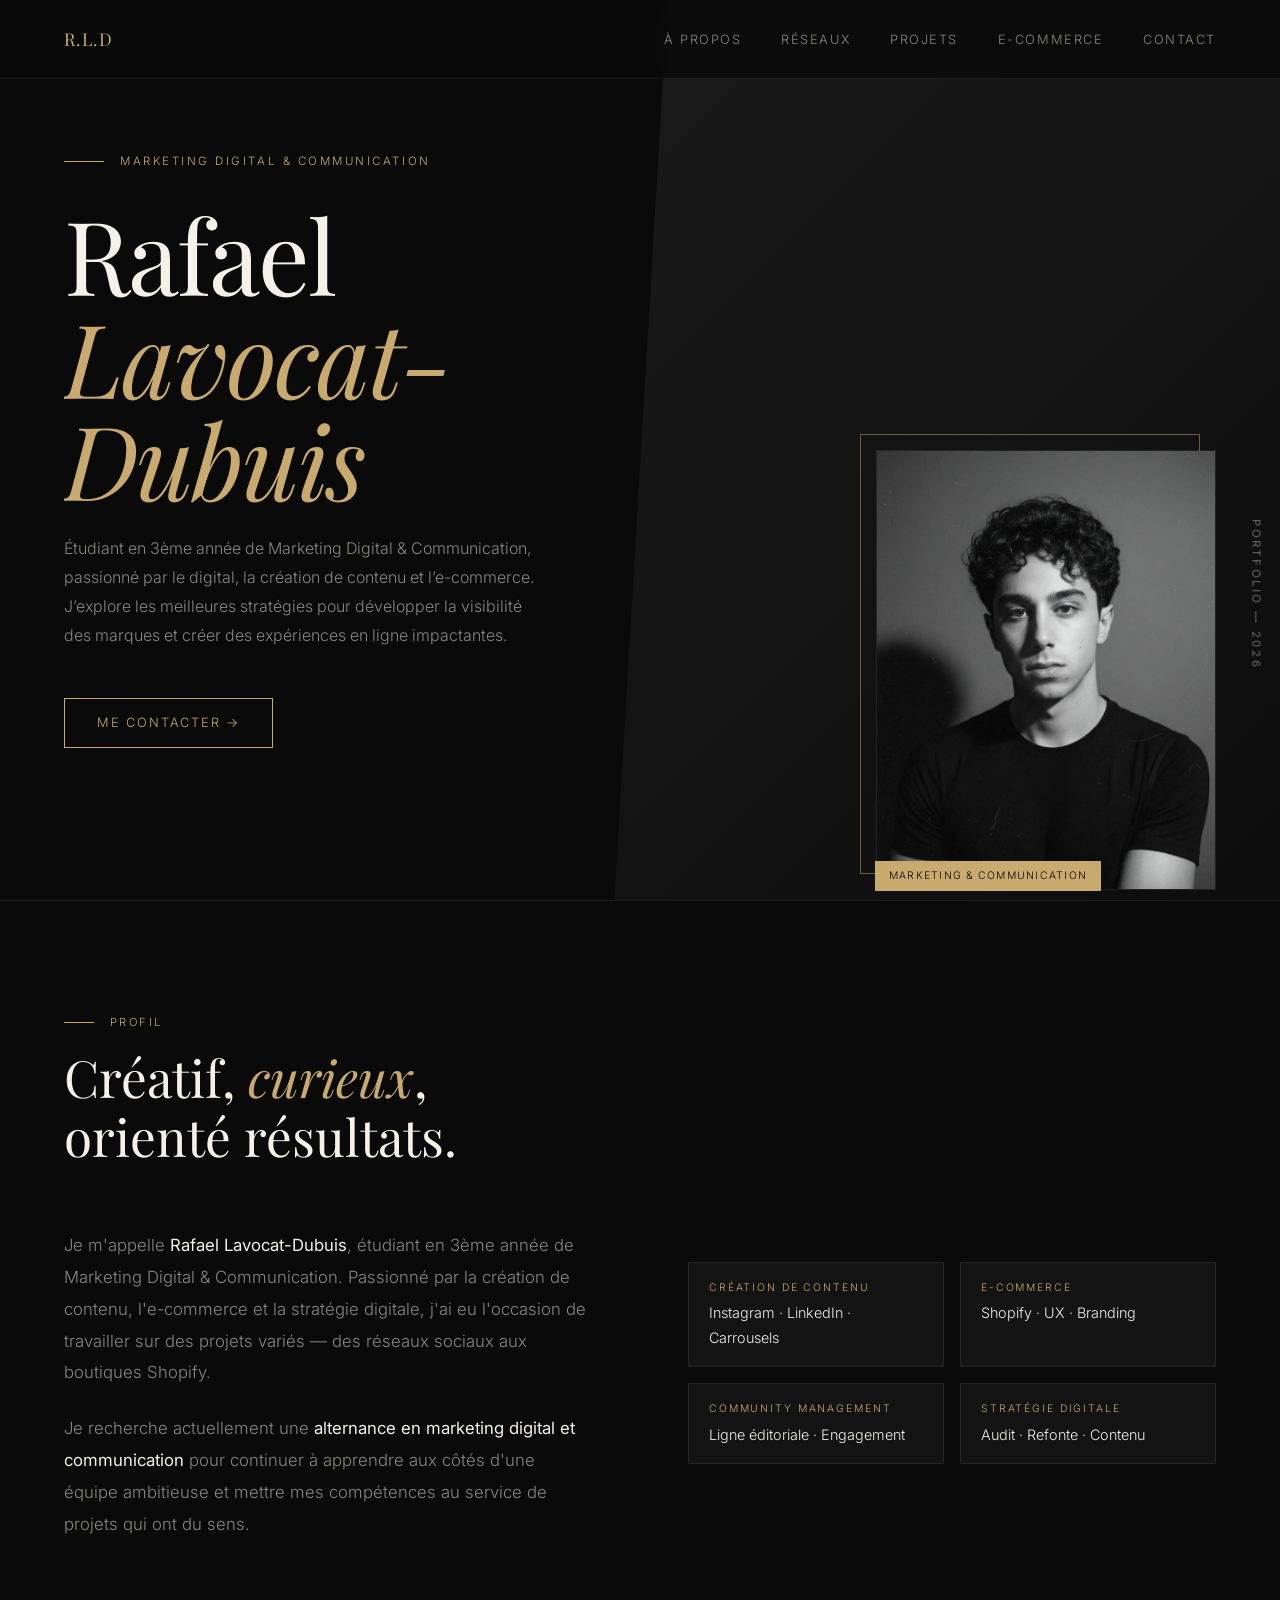
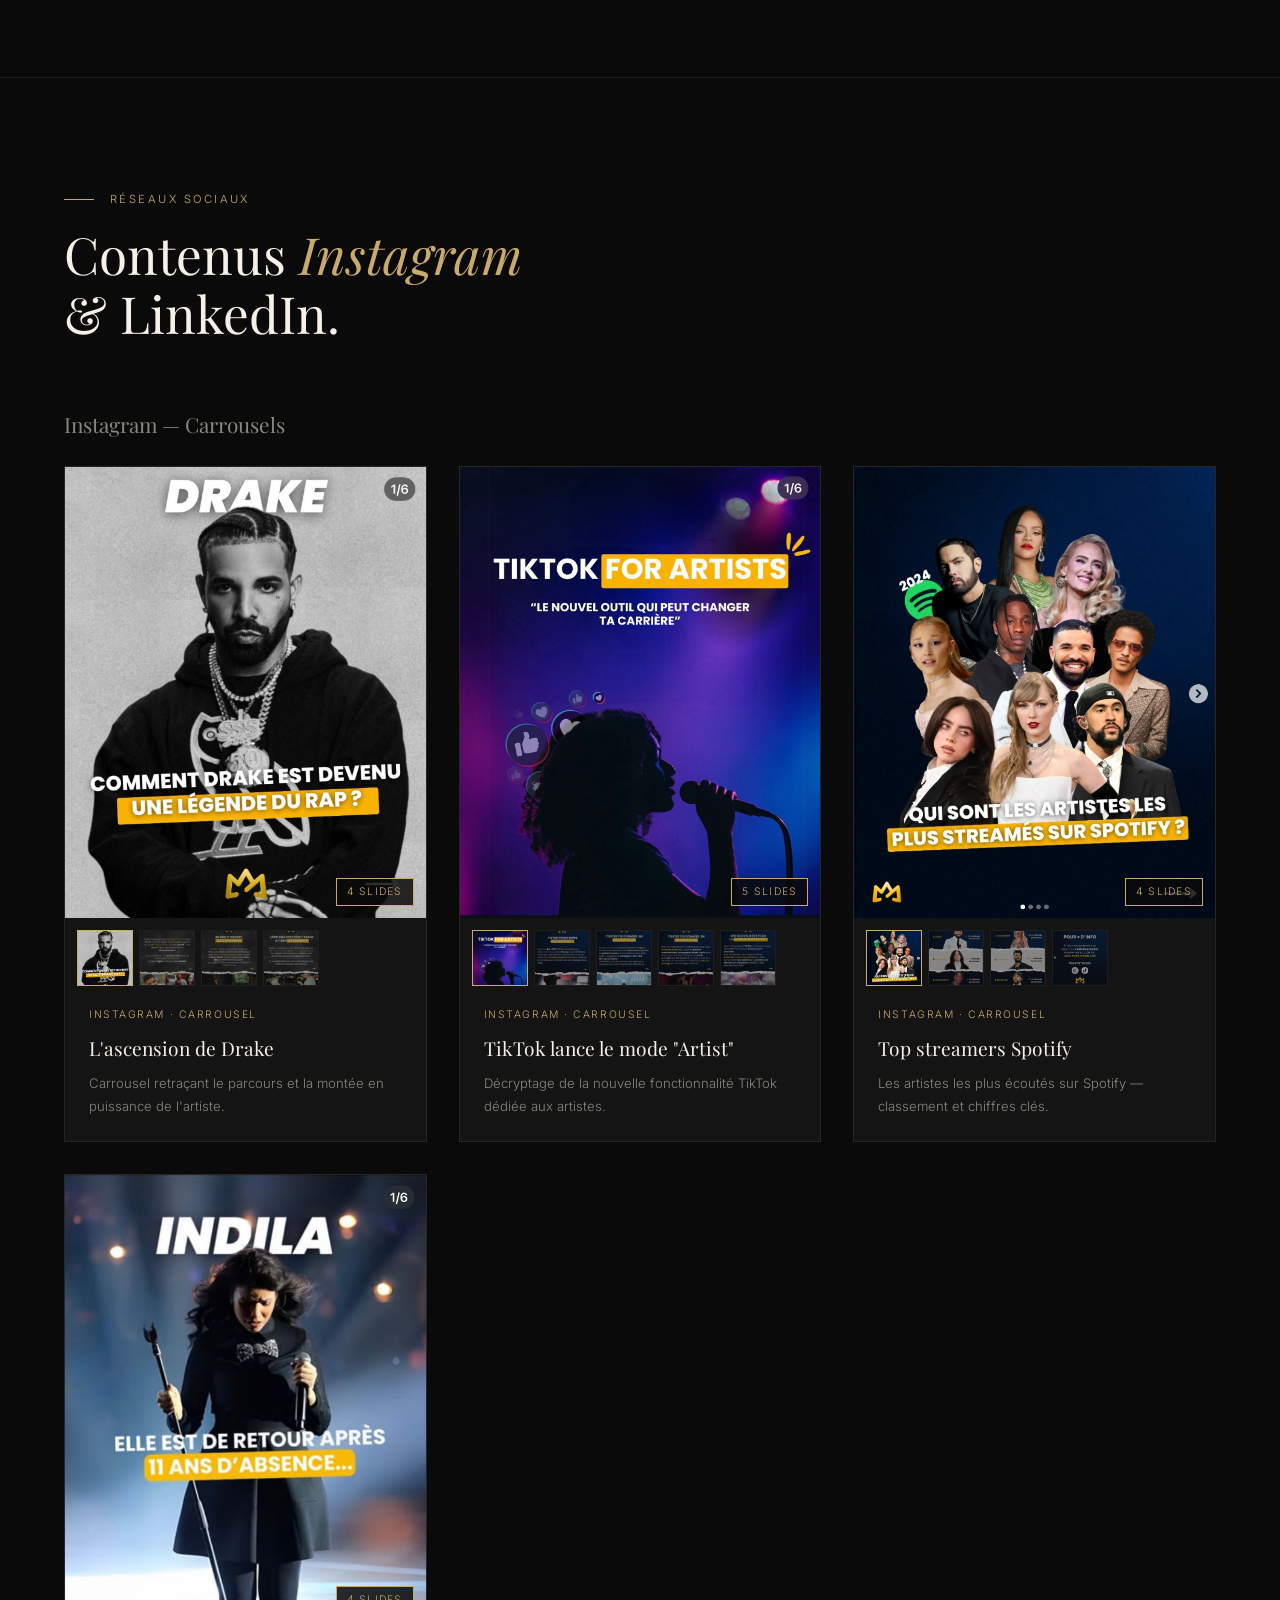
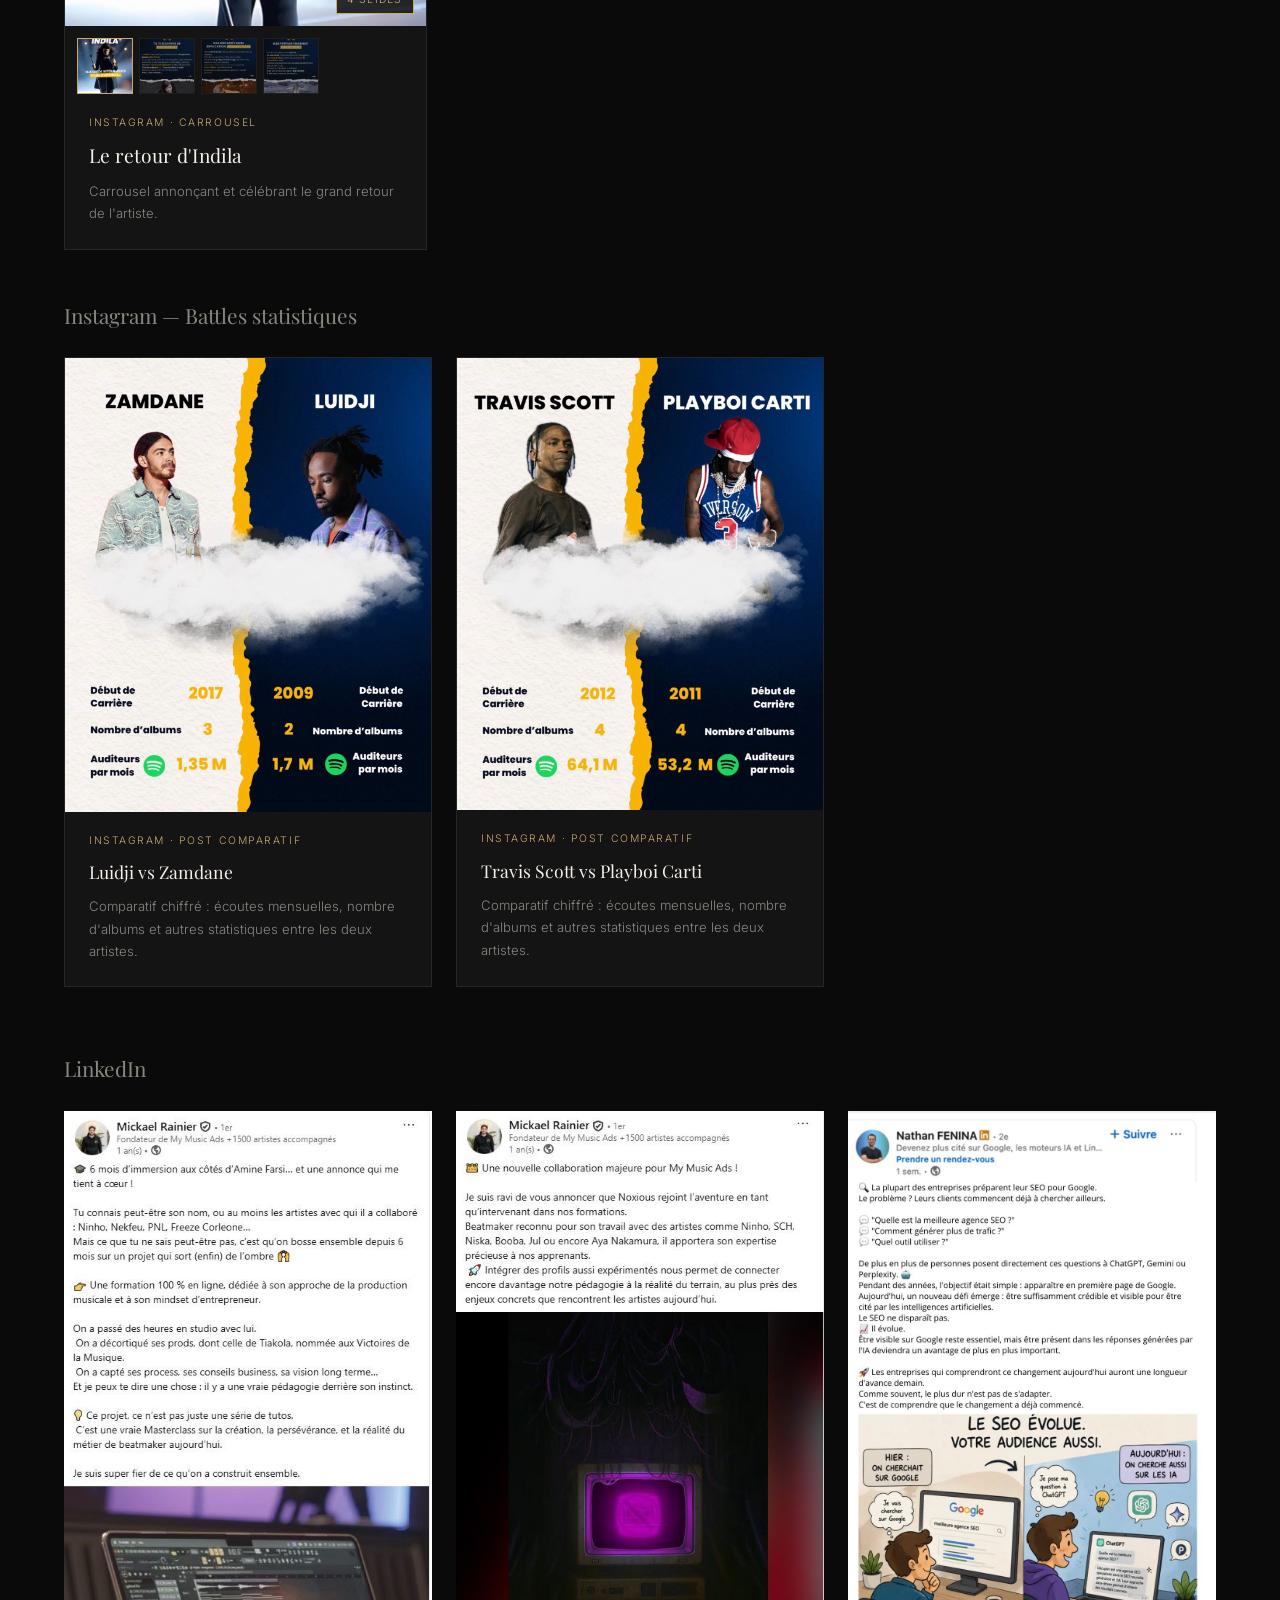
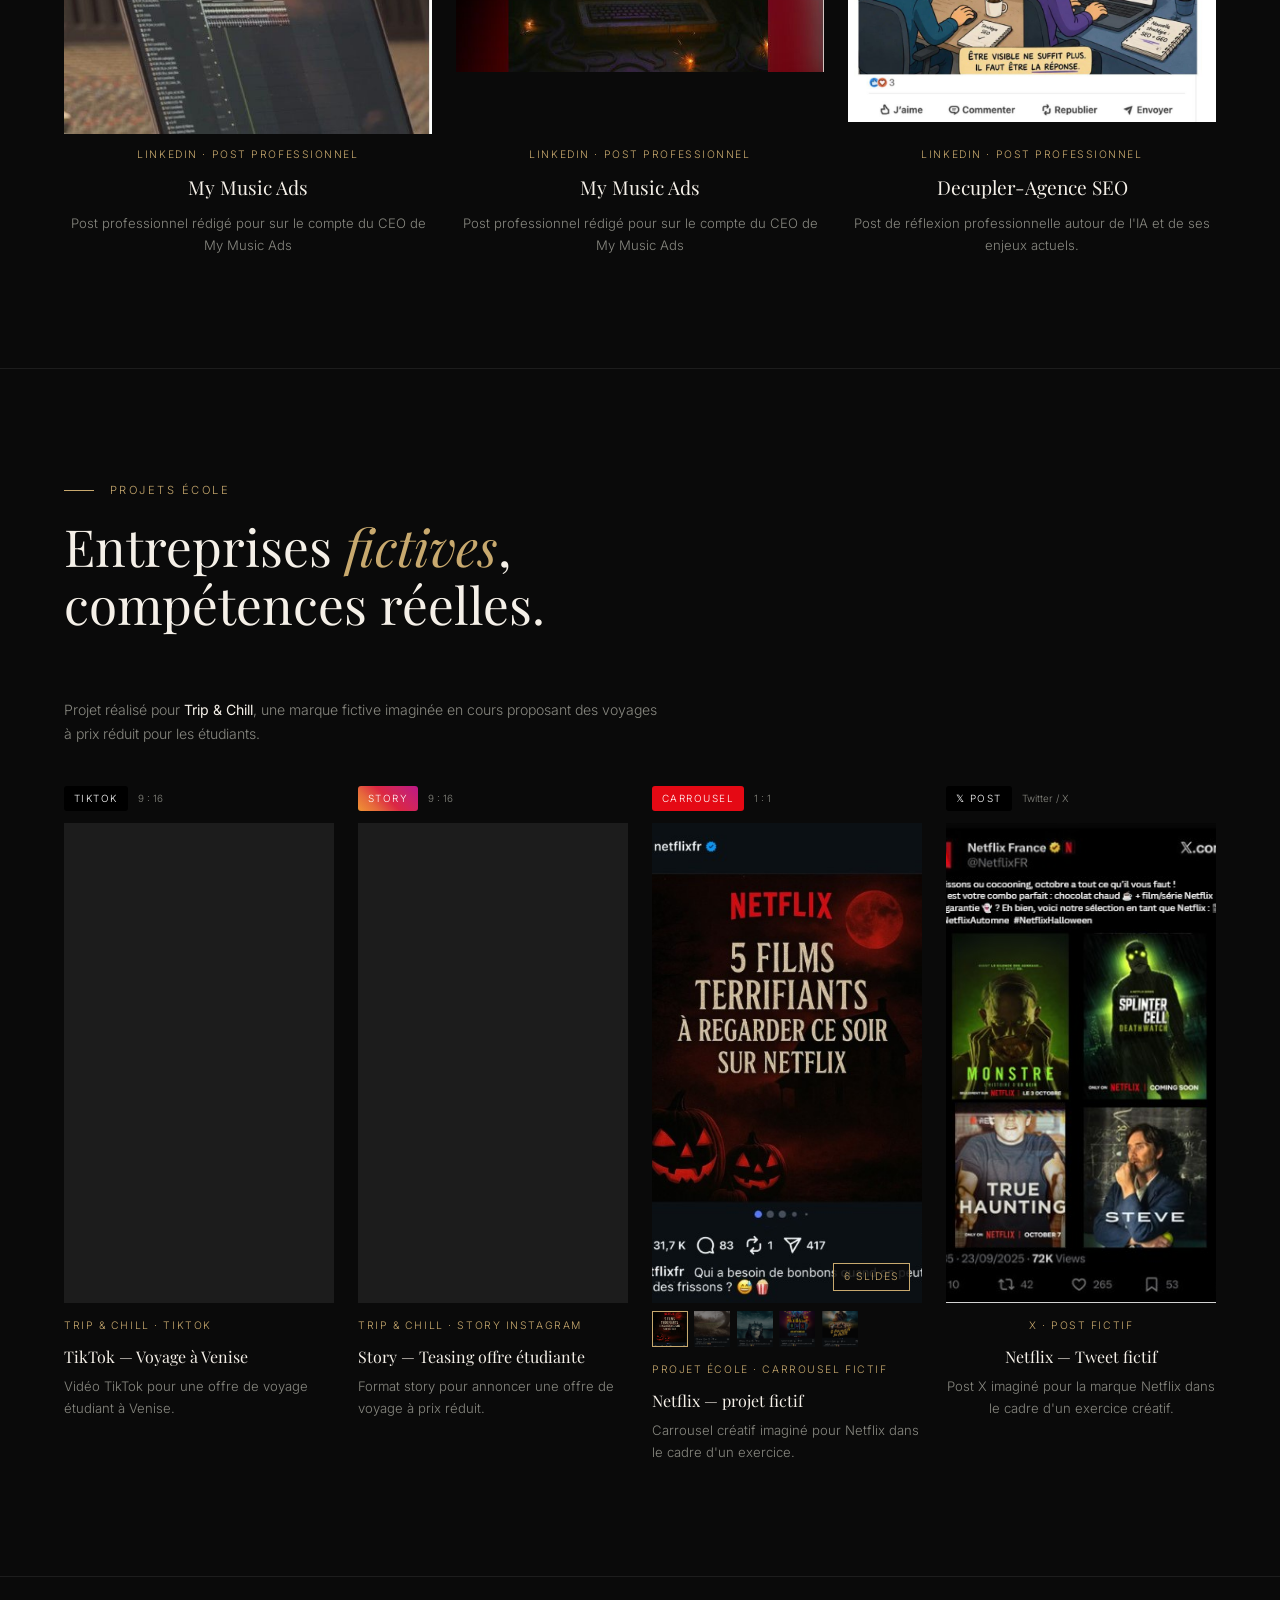
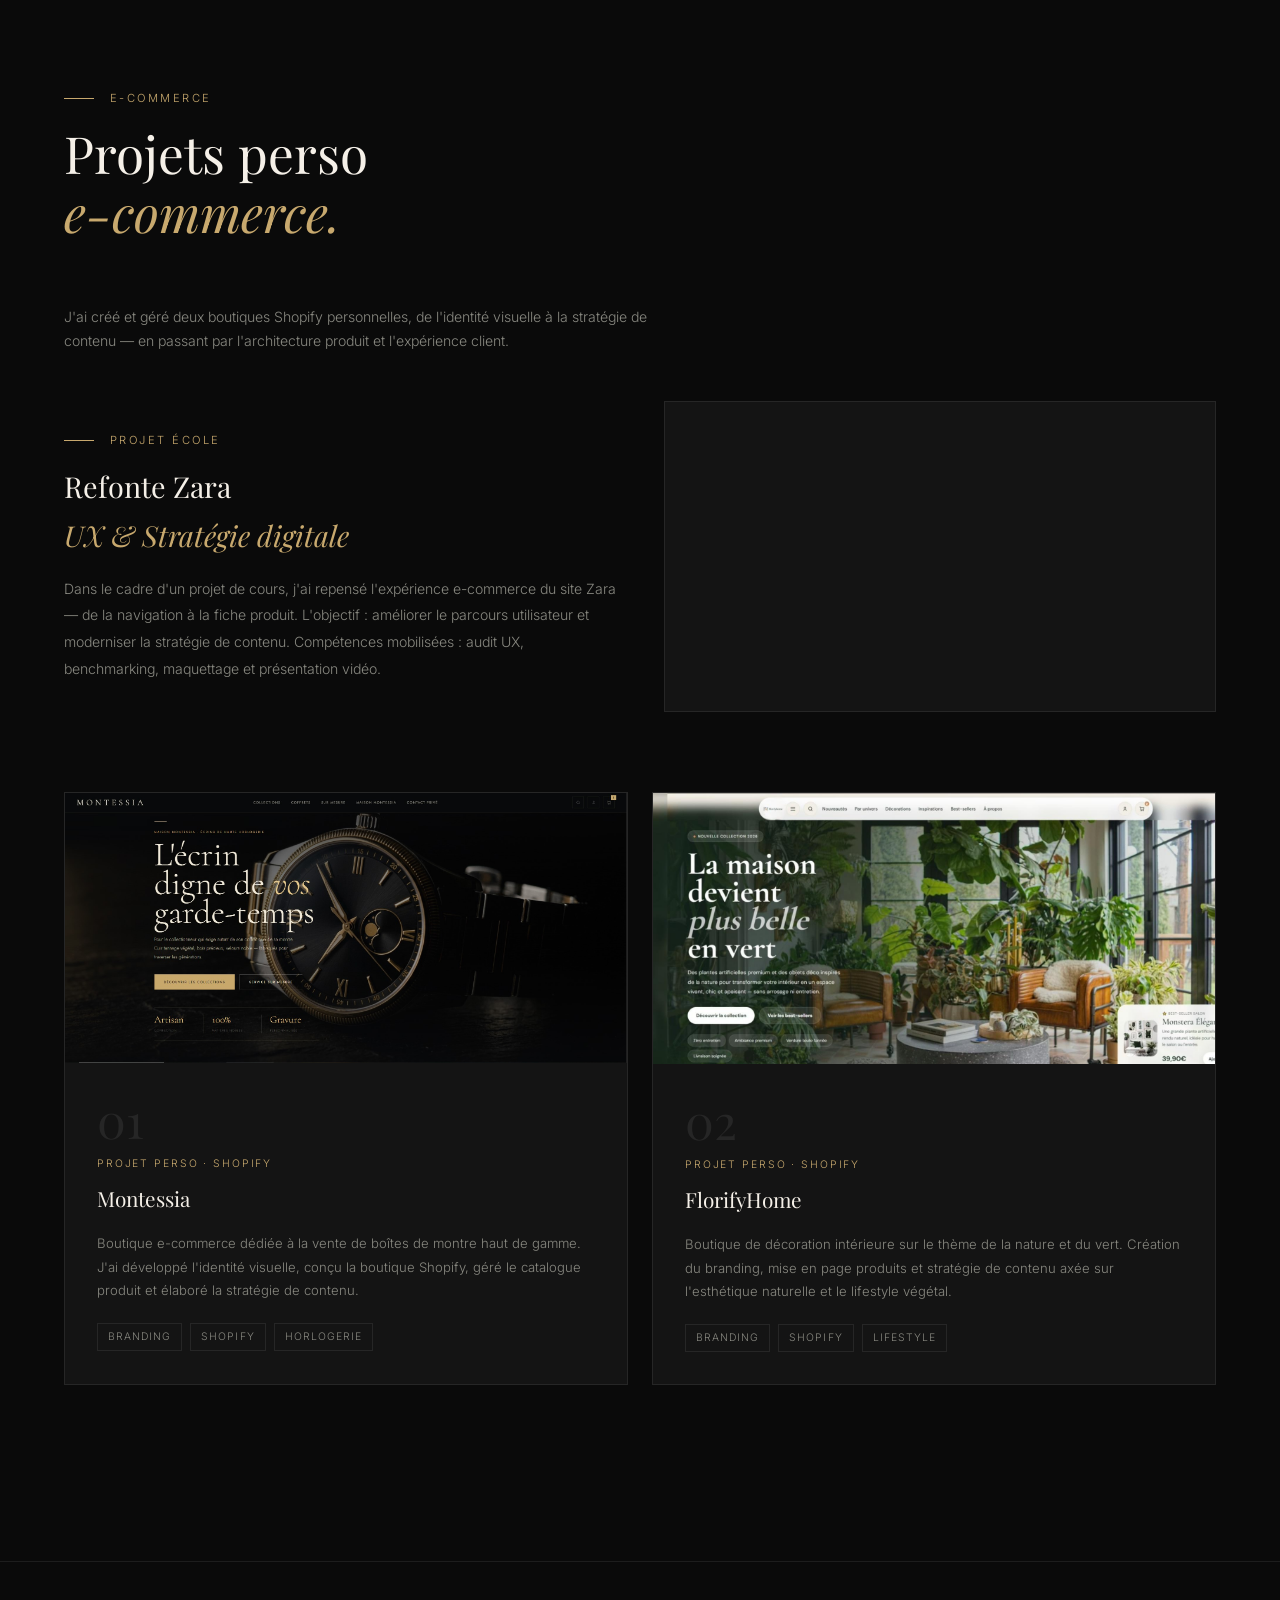
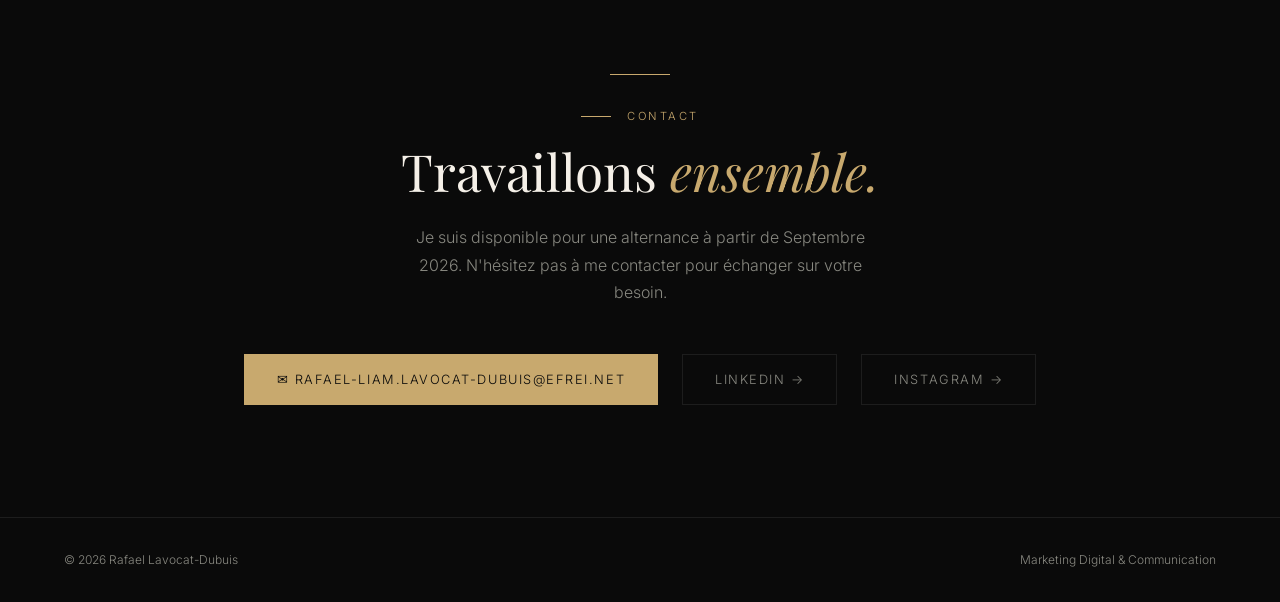
==== commit e25fcc18: "Update index.html" ====
--- a/index.html
+++ b/index.html
@@ -852,8 +852,8 @@
       <img src="linkedin mika 1.jpeg" alt="Post LinkedIn Mika 1" style="width:100%;height:auto;max-height:650px;object-fit:contain;display:block;">
       <div class="pdp-body">
         <div class="pdp-tag">LinkedIn · Post professionnel</div>
-        <div class="pdp-title">Mika — entreprise de musique (1/2)</div>
-        <div class="pdp-desc">Post professionnel rédigé pour une entreprise fictive du secteur musical.</div>
+        <div class="pdp-title">My Music Ads</div>
+        <div class="pdp-desc">Post professionnel rédigé pour sur le compte du CEO de My Music Ads</div>
       </div>
     </div>
 
@@ -861,8 +861,8 @@
       <img src="linkedin mika 2.jpeg" alt="Post LinkedIn Mika 2" style="width:100%;height:auto;max-height:650px;object-fit:contain;display:block;">
       <div class="pdp-body">
         <div class="pdp-tag">LinkedIn · Post professionnel</div>
-        <div class="pdp-title">Mika — entreprise de musique (2/2)</div>
-        <div class="pdp-desc">Suite du post professionnel pour l'entreprise fictive du secteur musical.</div>
+        <div class="pdp-title">My Music Ads</div>
+        <div class="pdp-desc">Post professionnel rédigé pour sur le compte du CEO de My Music Ads</div>
       </div>
     </div>
 
@@ -870,7 +870,7 @@
       <img src="linkedin nathan.jpeg" alt="Post LinkedIn Nathan" style="width:100%;height:auto;max-height:650px;object-fit:contain;display:block;">
       <div class="pdp-body">
         <div class="pdp-tag">LinkedIn · Post professionnel</div>
-        <div class="pdp-title">L'intelligence artificielle</div>
+        <div class="pdp-title">Decupler-Agence SEO</div>
         <div class="pdp-desc">Post de réflexion professionnelle autour de l'IA et de ses enjeux actuels.</div>
       </div>
     </div>
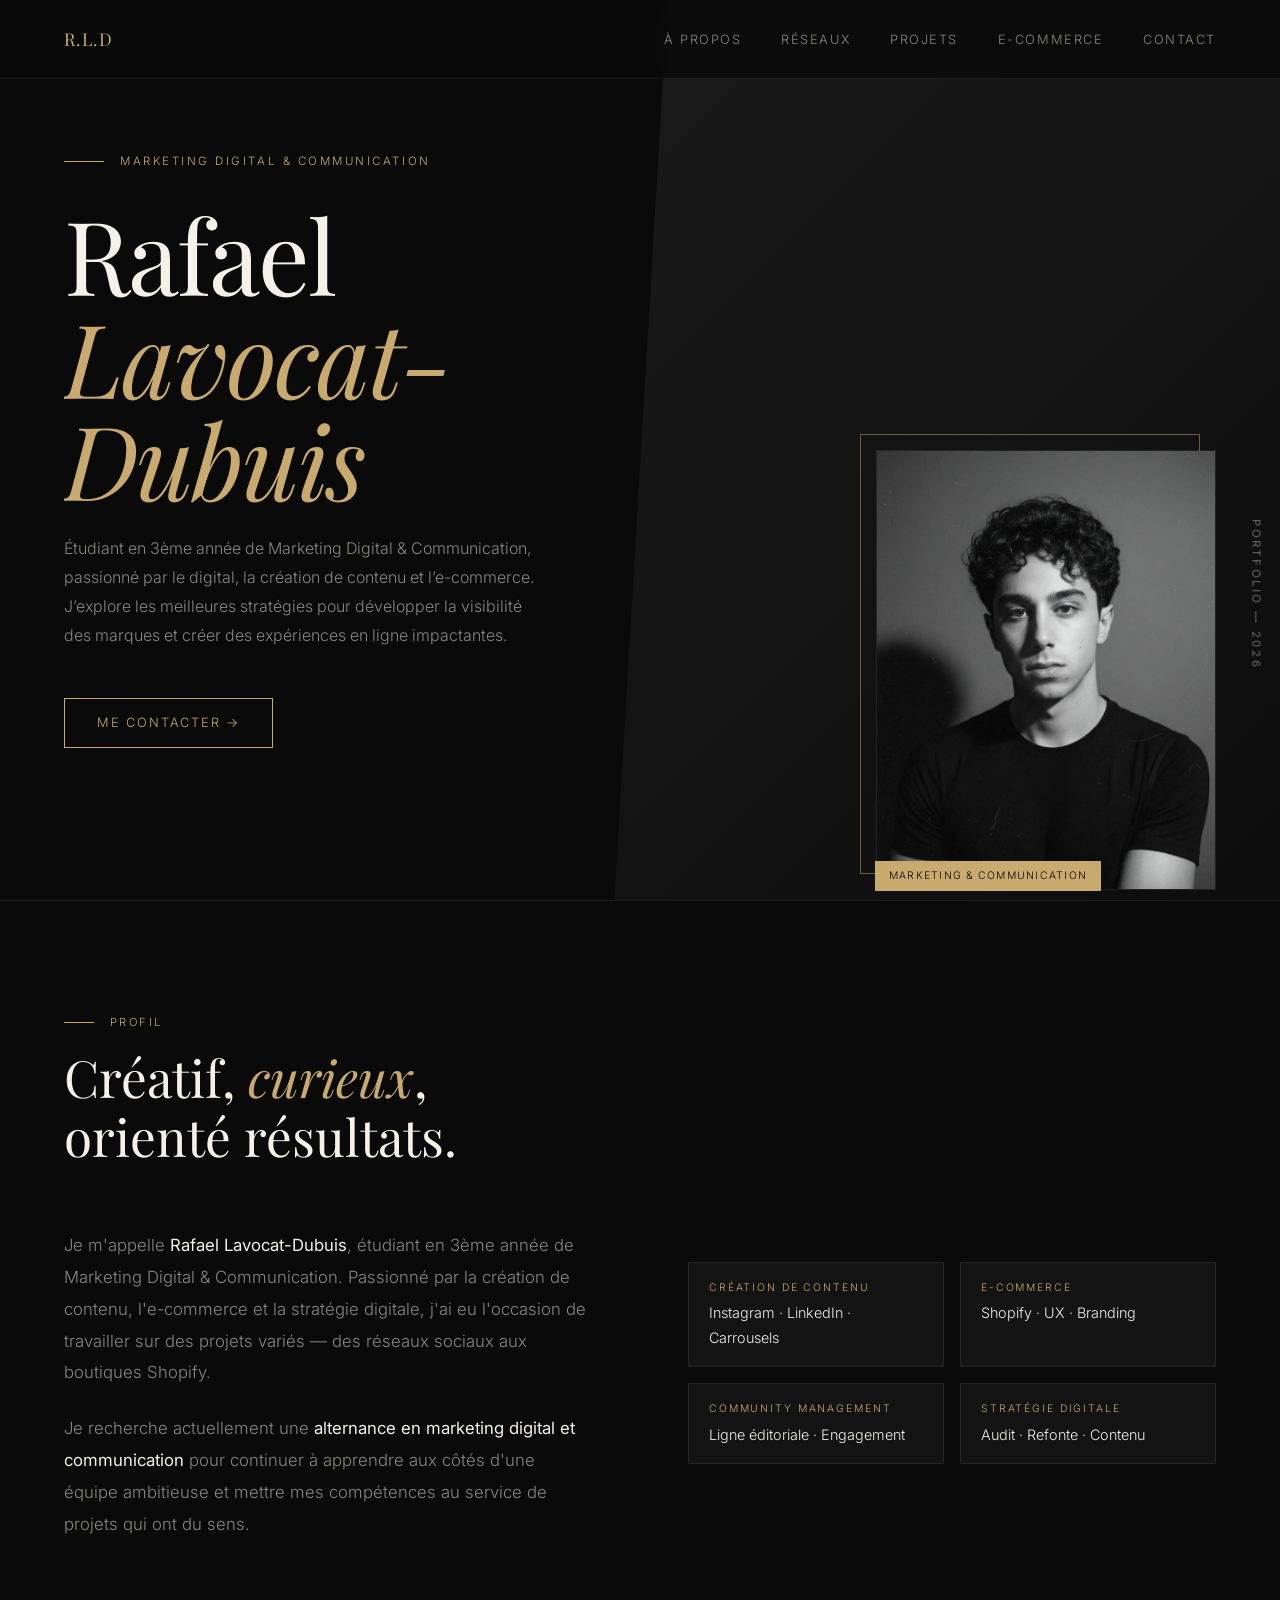
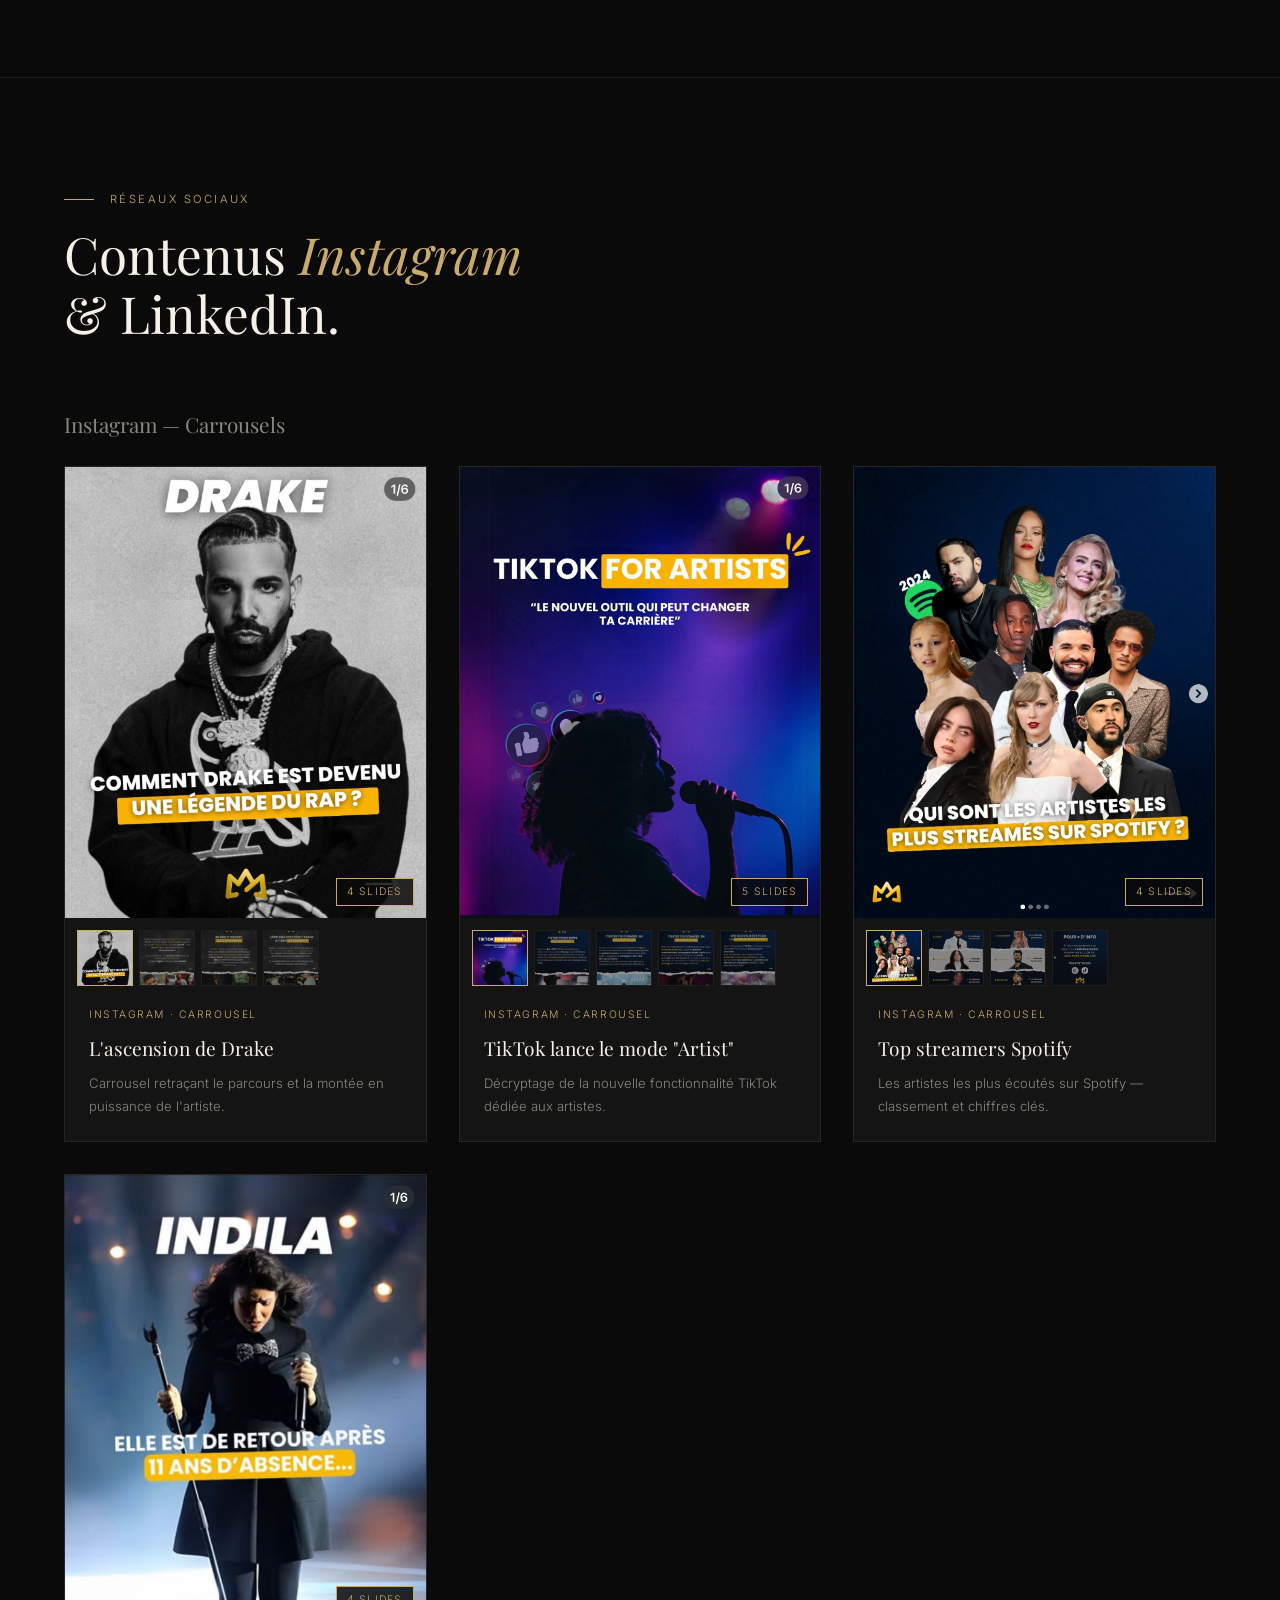
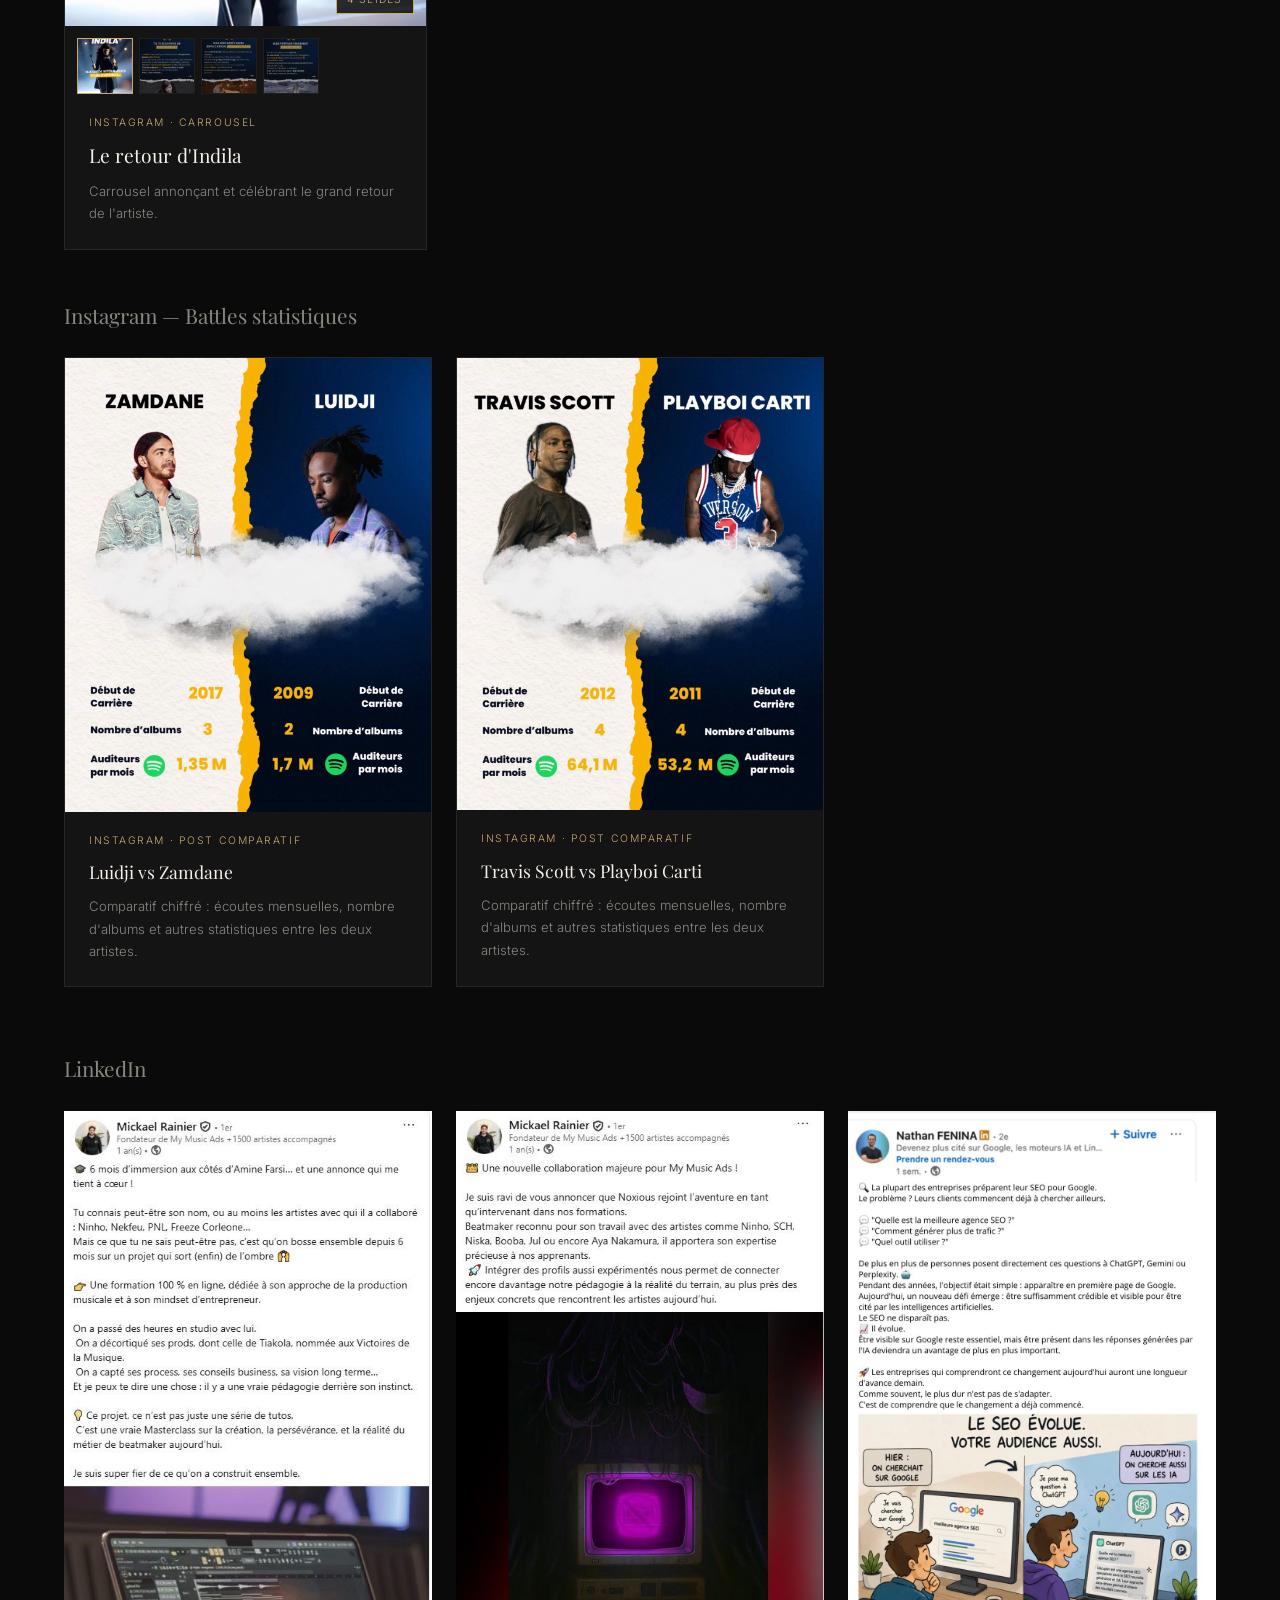
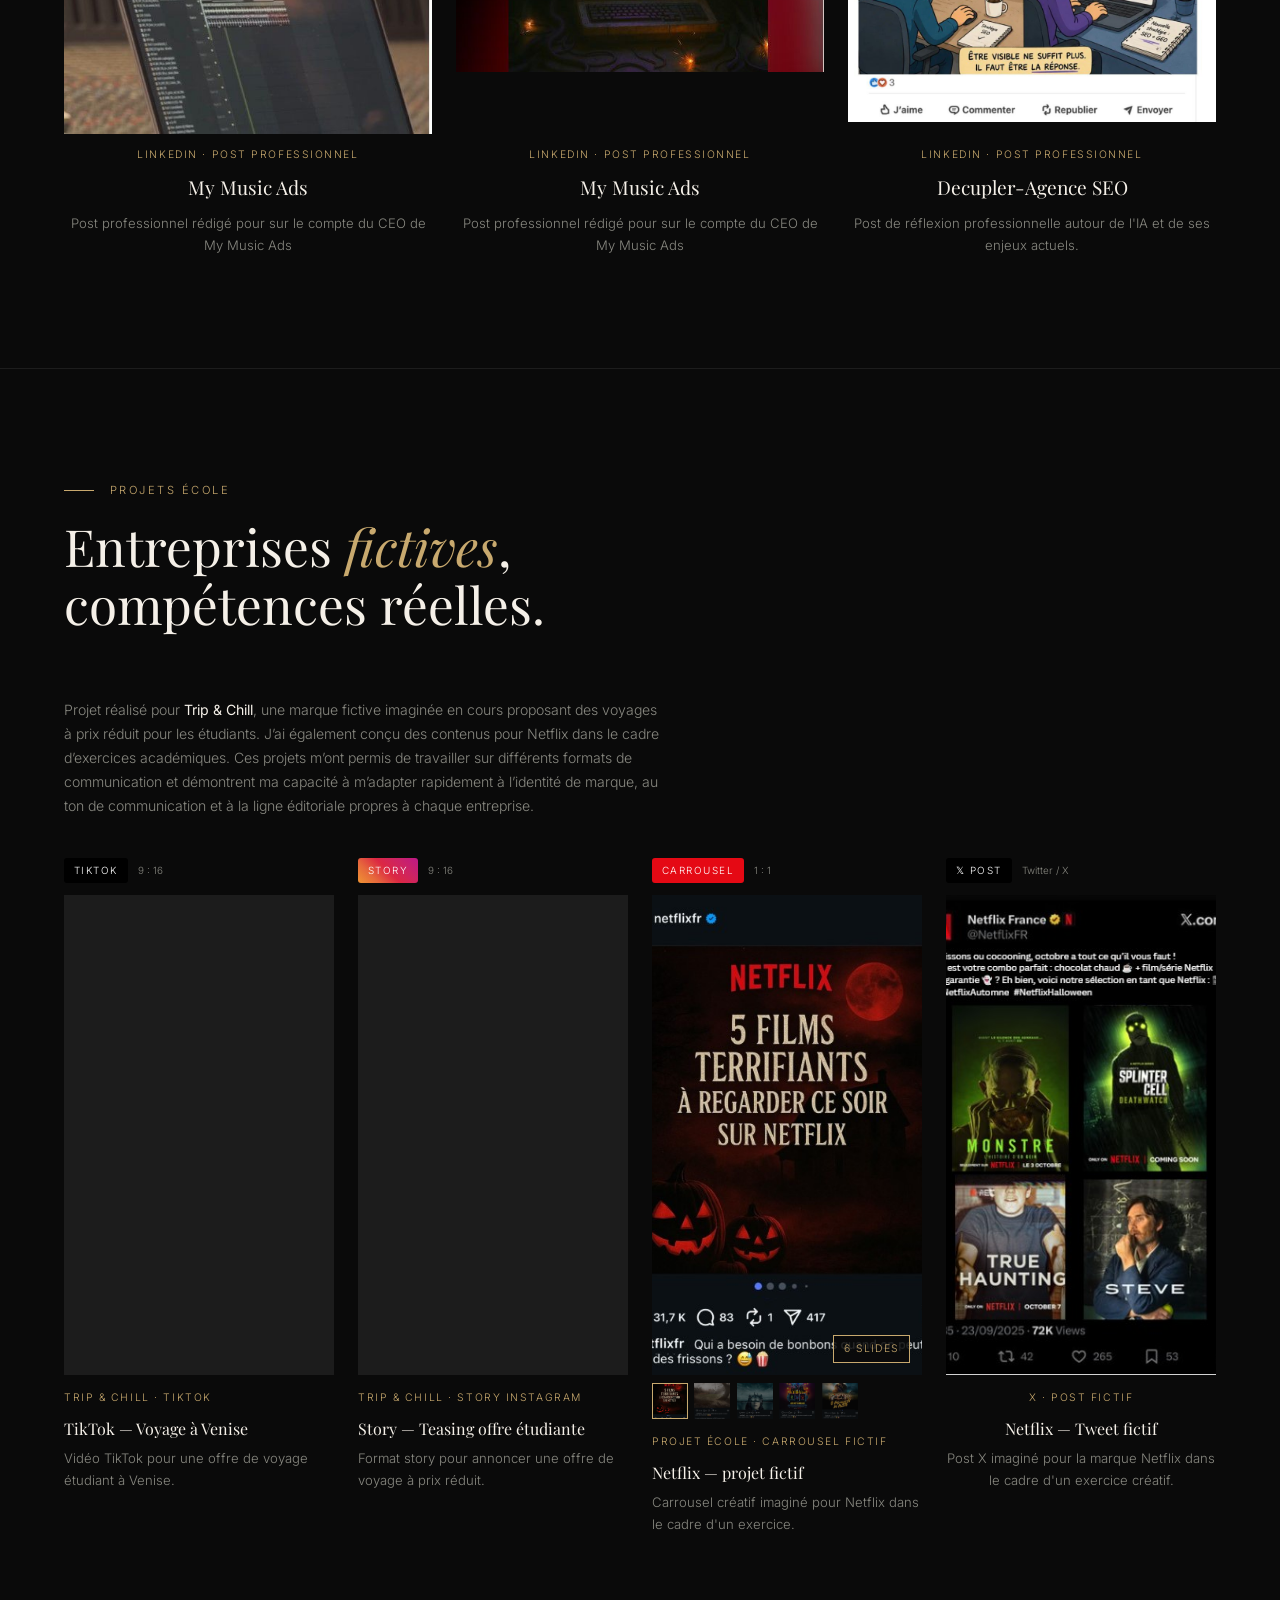
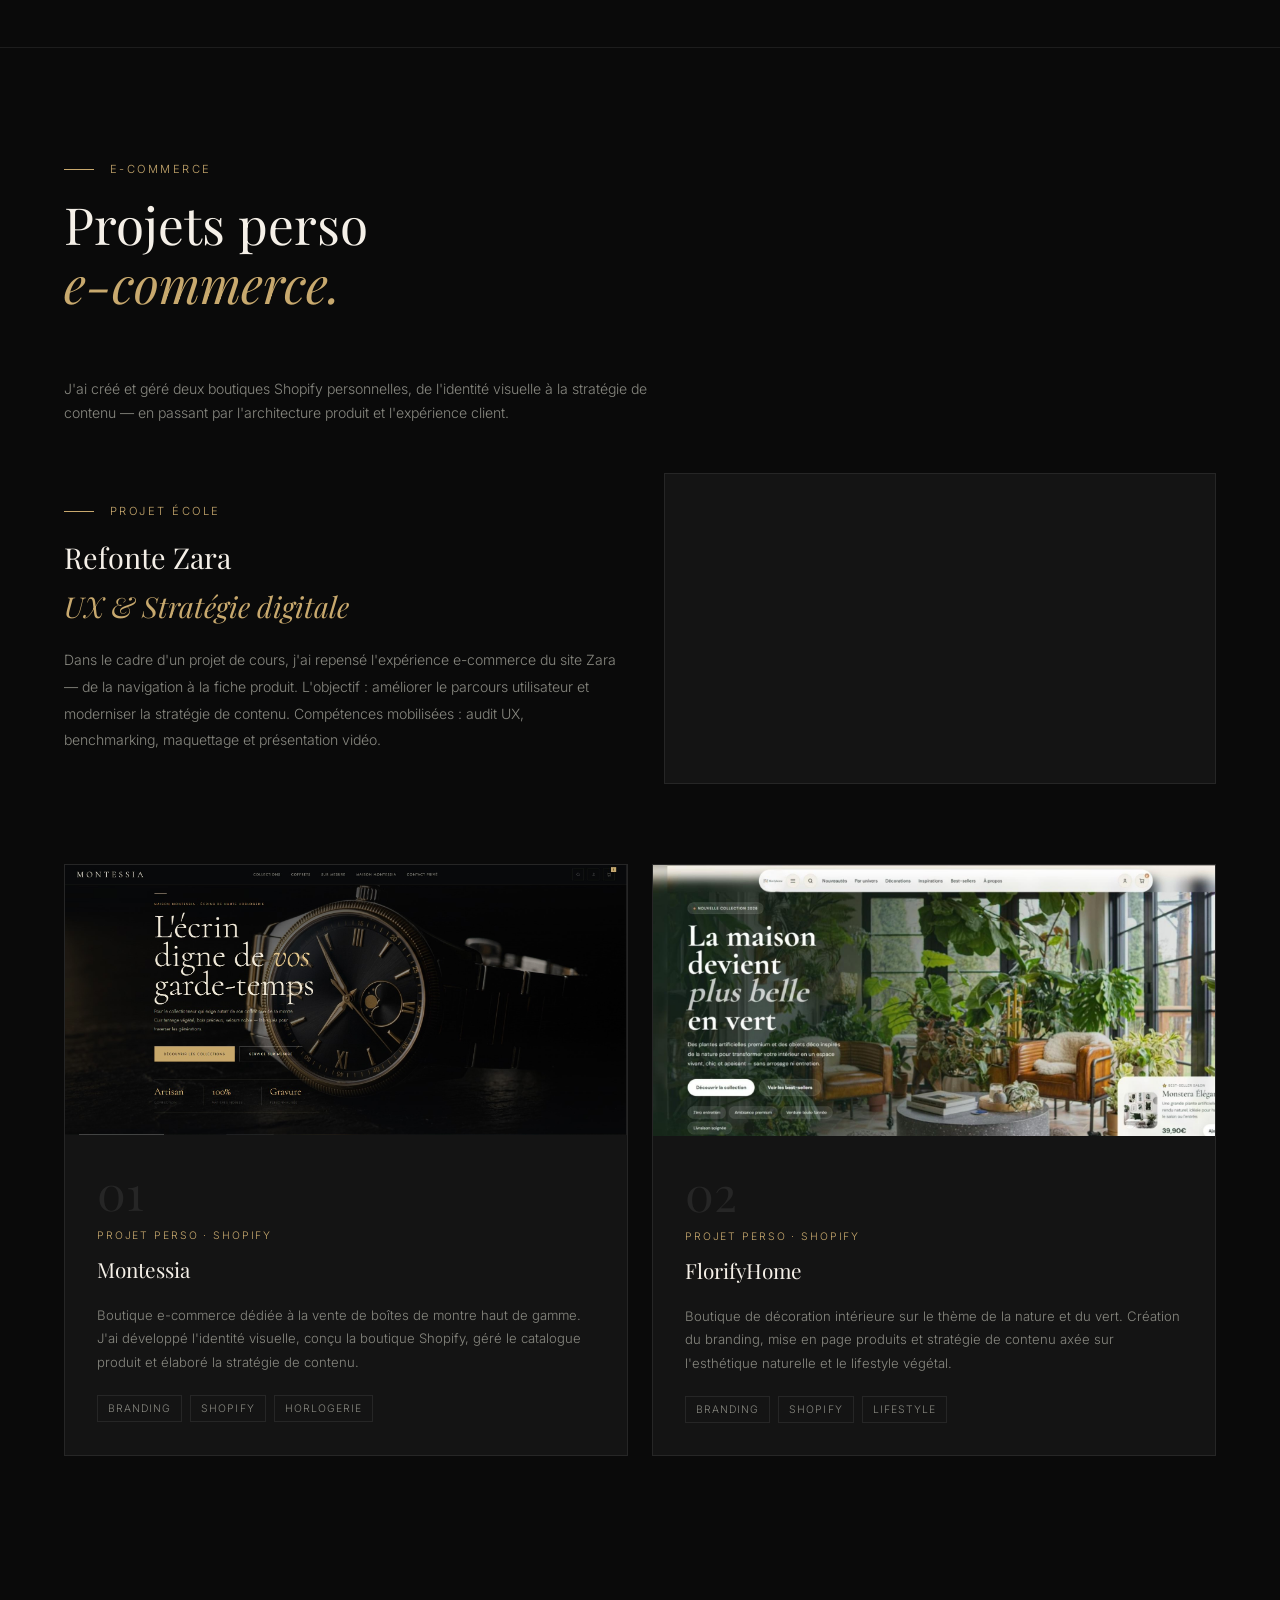
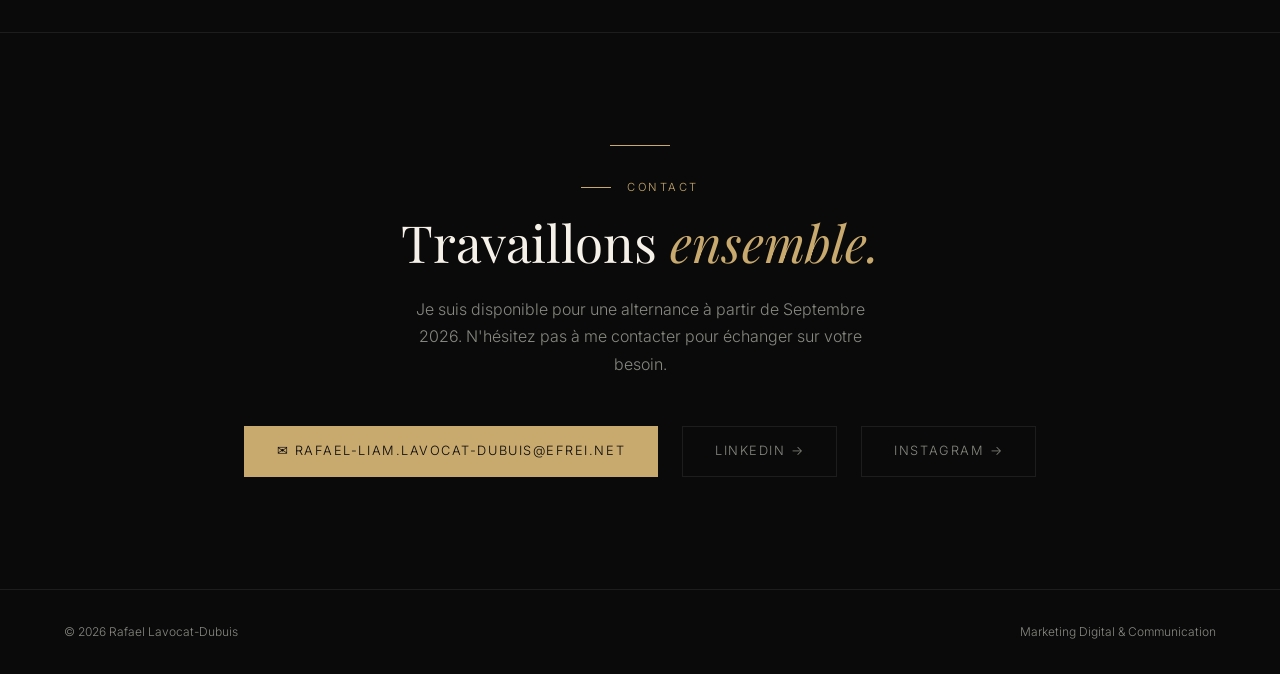
==== commit 3f33ab60: "Update index.html" ====
--- a/index.html
+++ b/index.html
@@ -885,7 +885,7 @@
 
   <p style="font-size:0.88rem;color:var(--text-muted);margin-bottom:2.5rem;max-width:600px;">
     Projet réalisé pour <strong style="color:var(--text);font-weight:400;">Trip & Chill</strong>, une marque fictive
-    imaginée en cours proposant des voyages à prix réduit pour les étudiants.
+    imaginée en cours proposant des voyages à prix réduit pour les étudiants. J’ai également conçu des contenus pour Netflix dans le cadre d’exercices académiques. Ces projets m’ont permis de travailler sur différents formats de communication et démontrent ma capacité à m’adapter rapidement à l’identité de marque, au ton de communication et à la ligne éditoriale propres à chaque entreprise.
   </p>
 
   <!-- Grille projets école : 3 formats côte à côte, hauteur fixe harmonisée -->
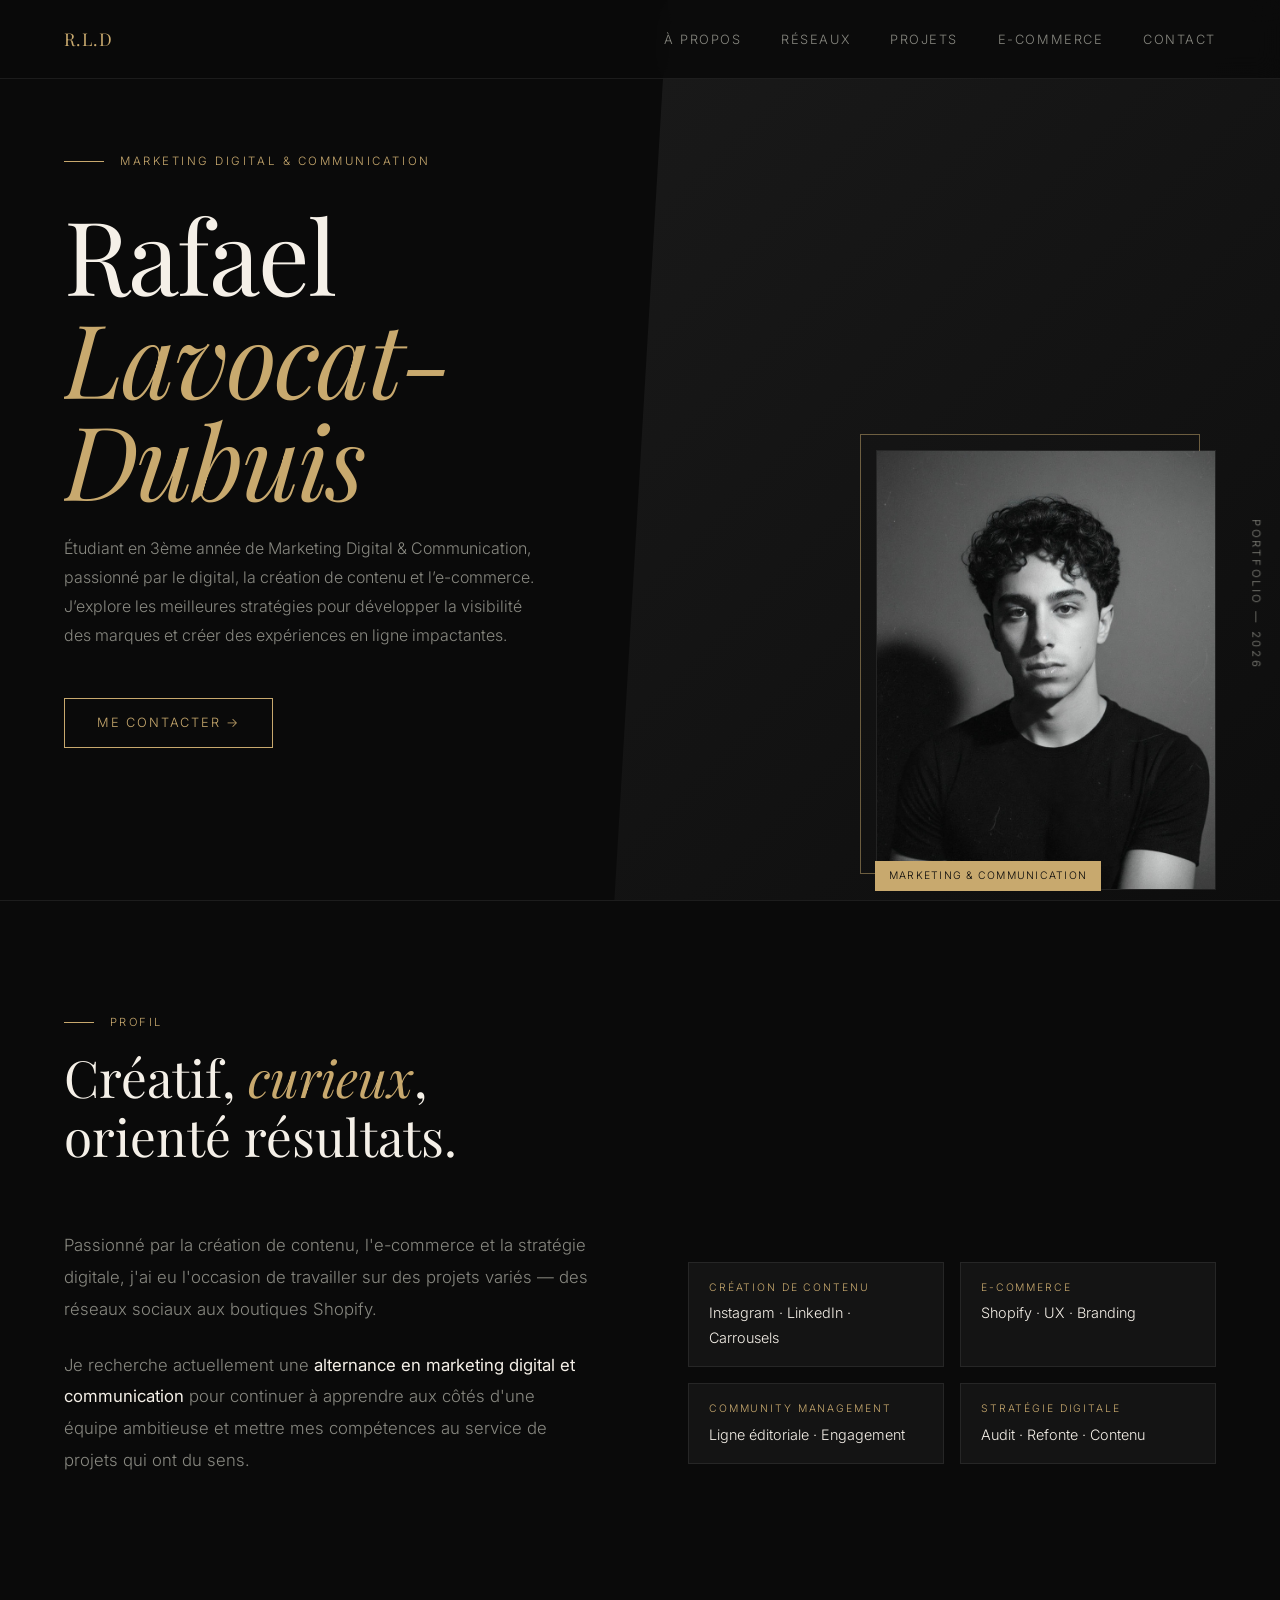
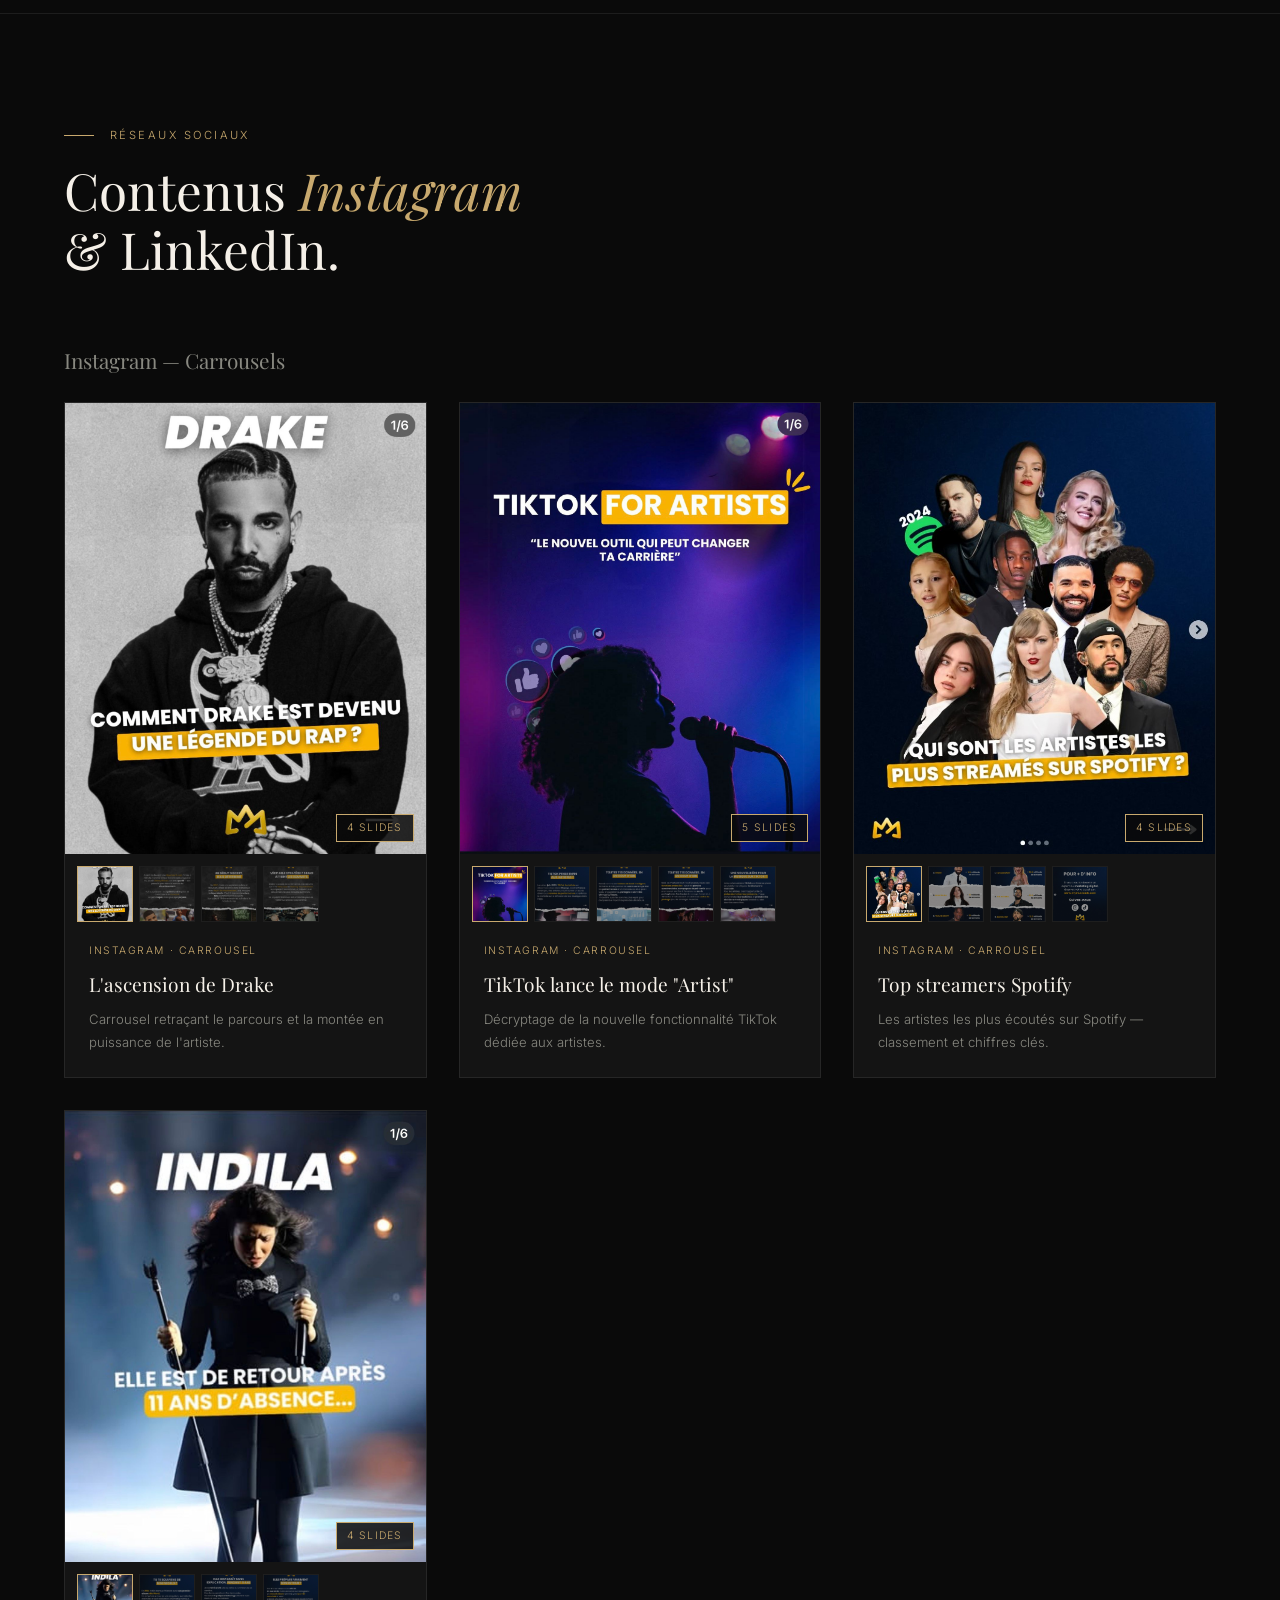
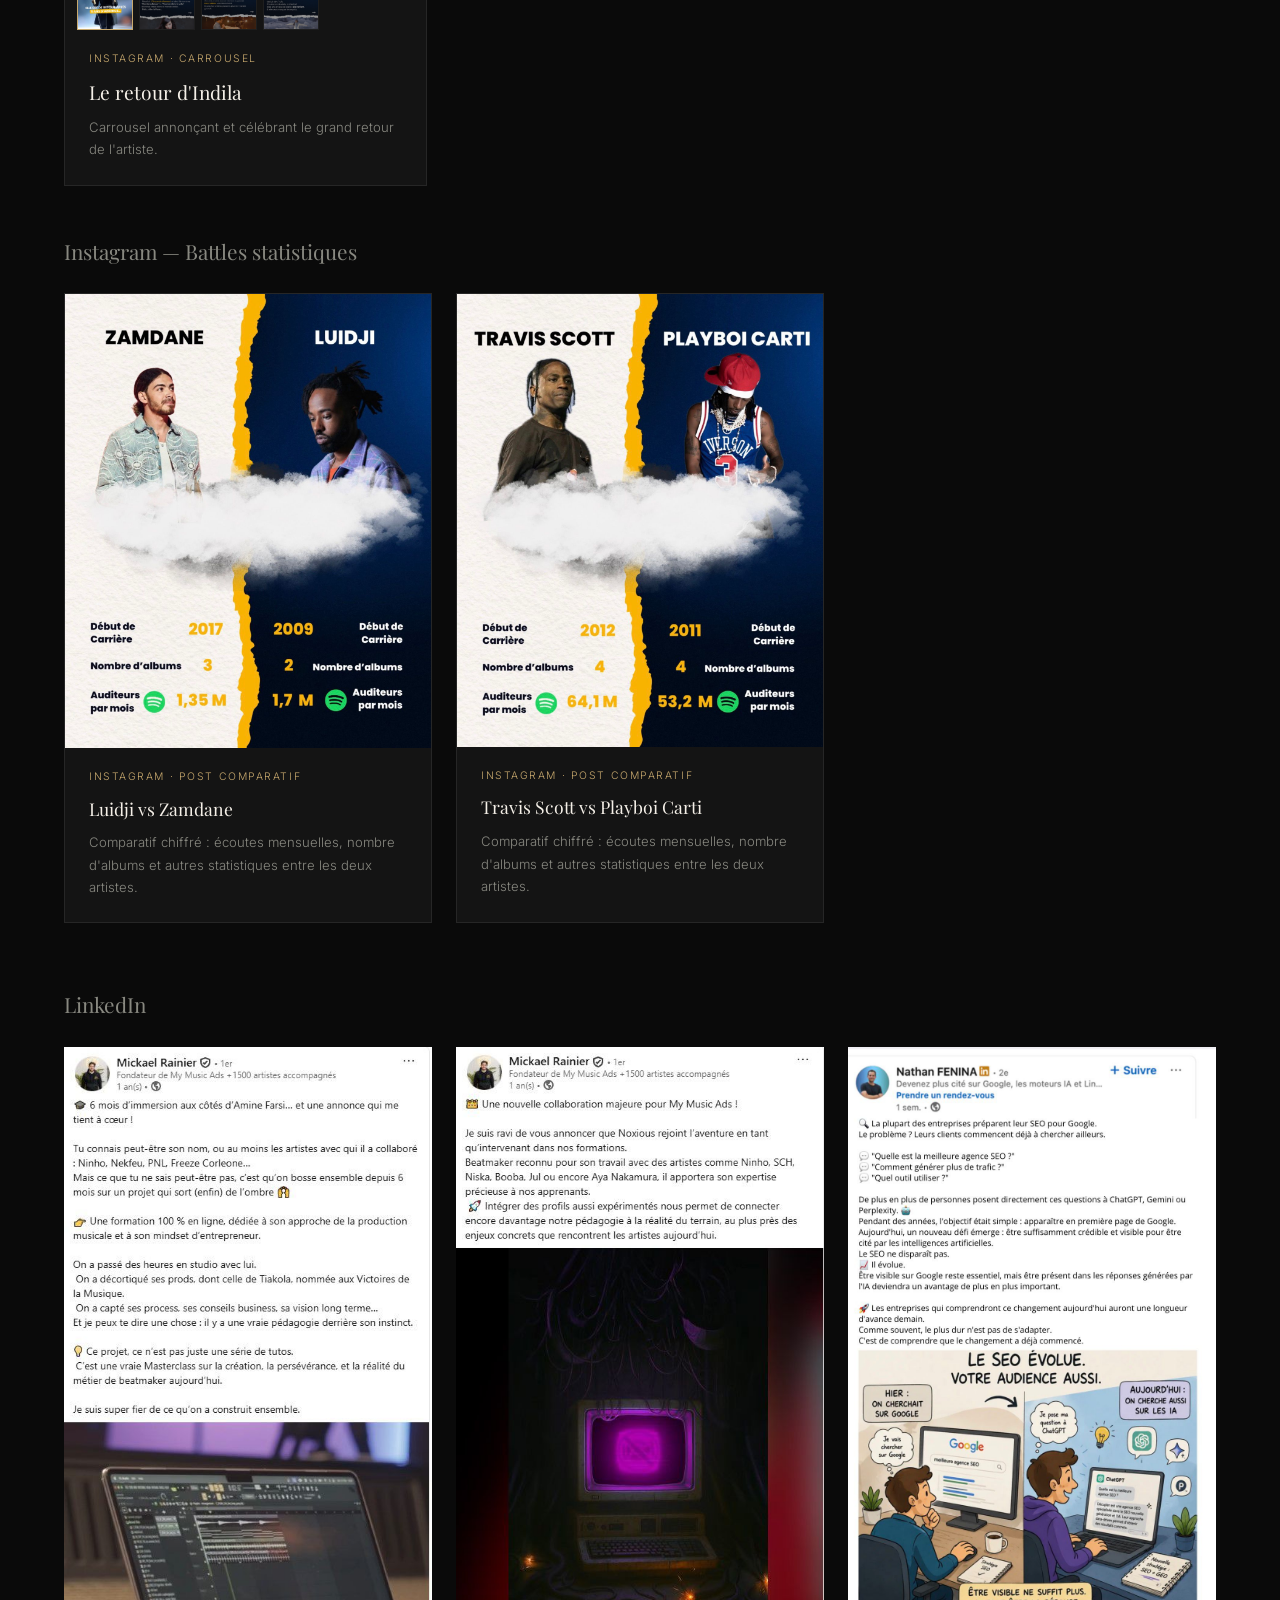
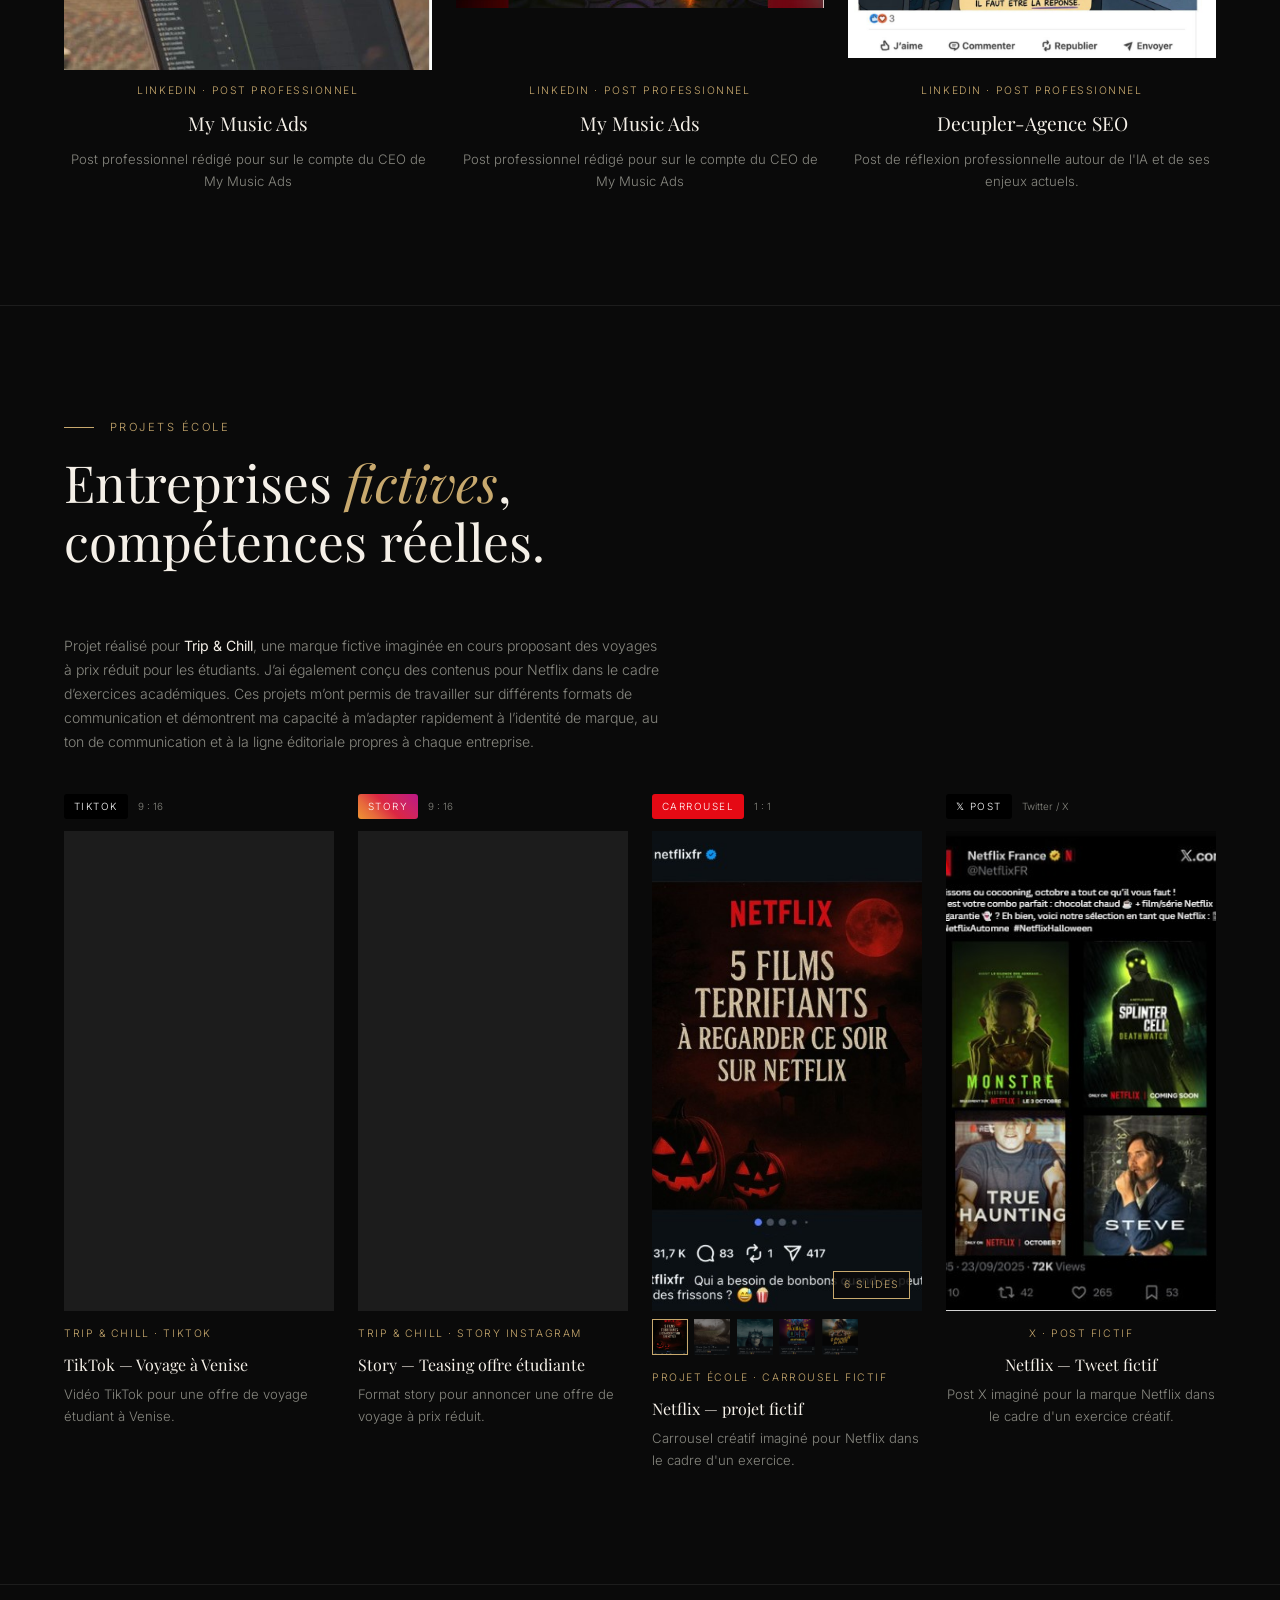
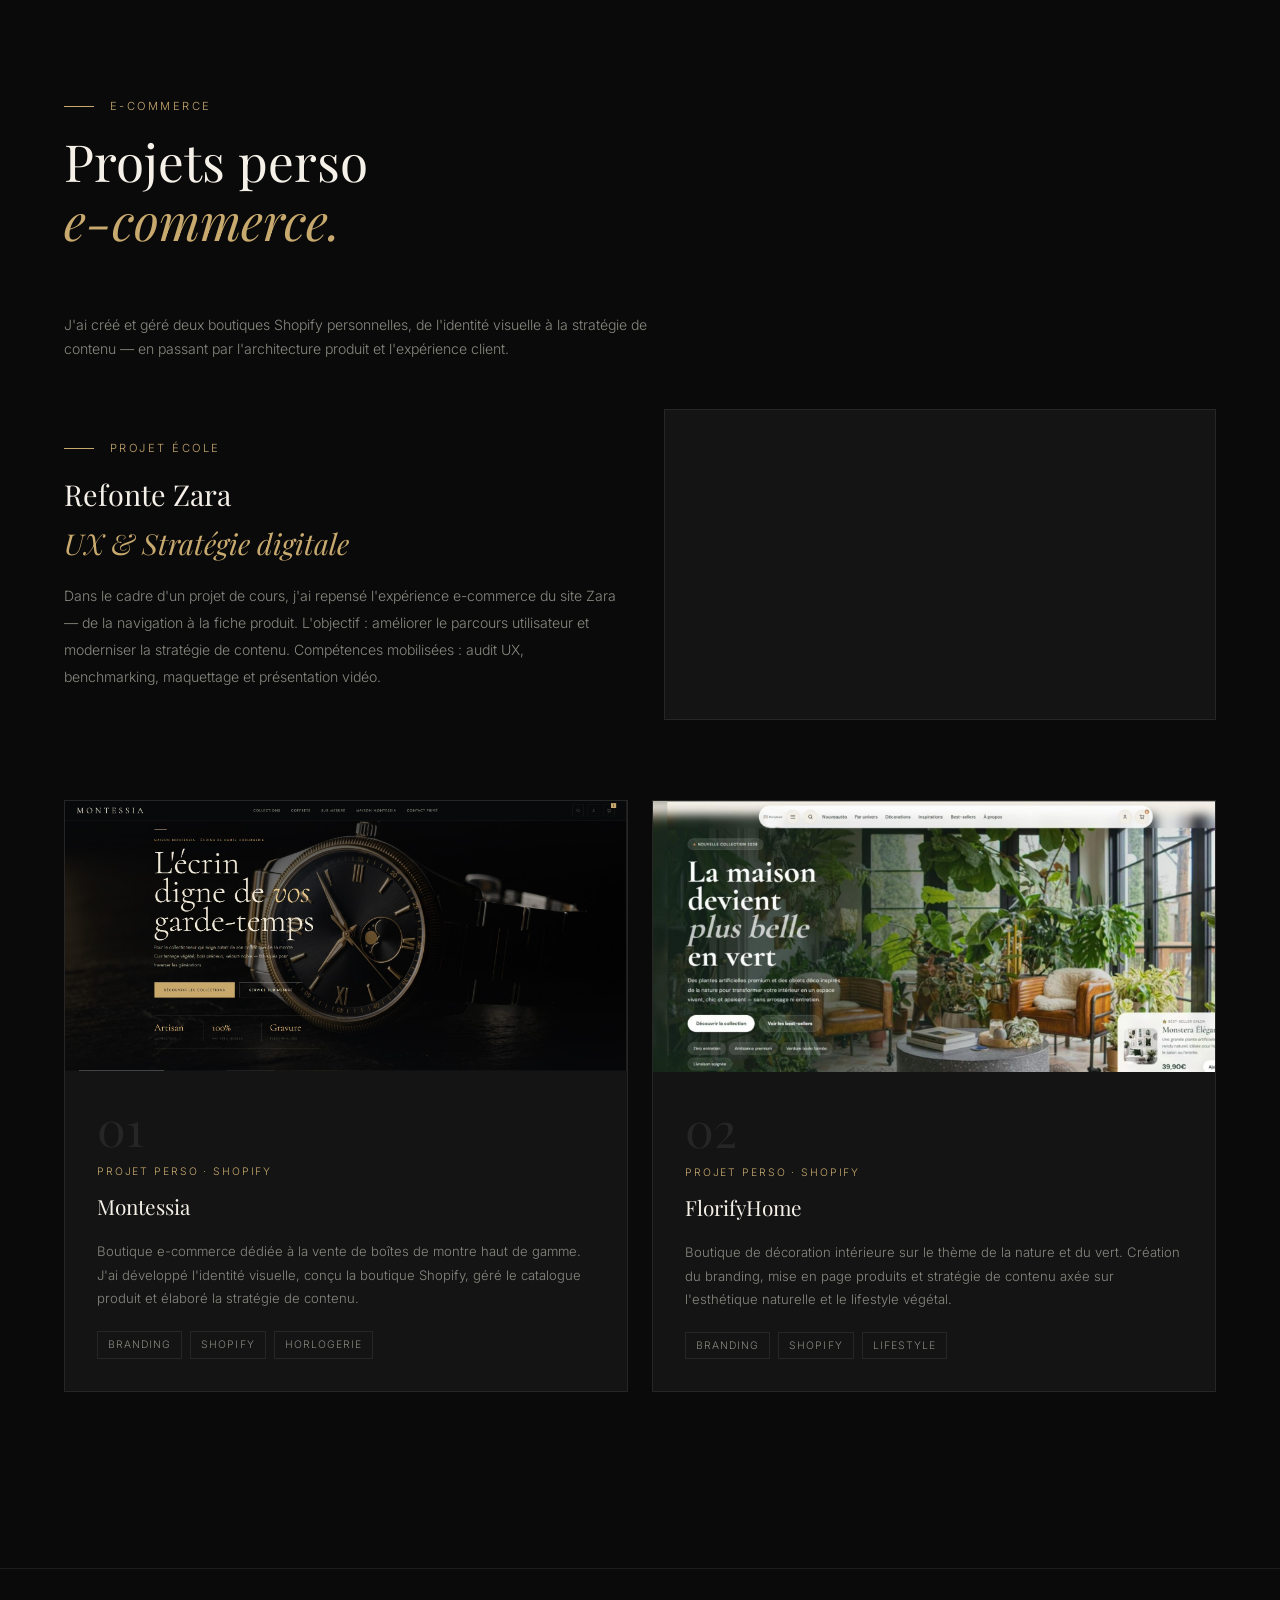
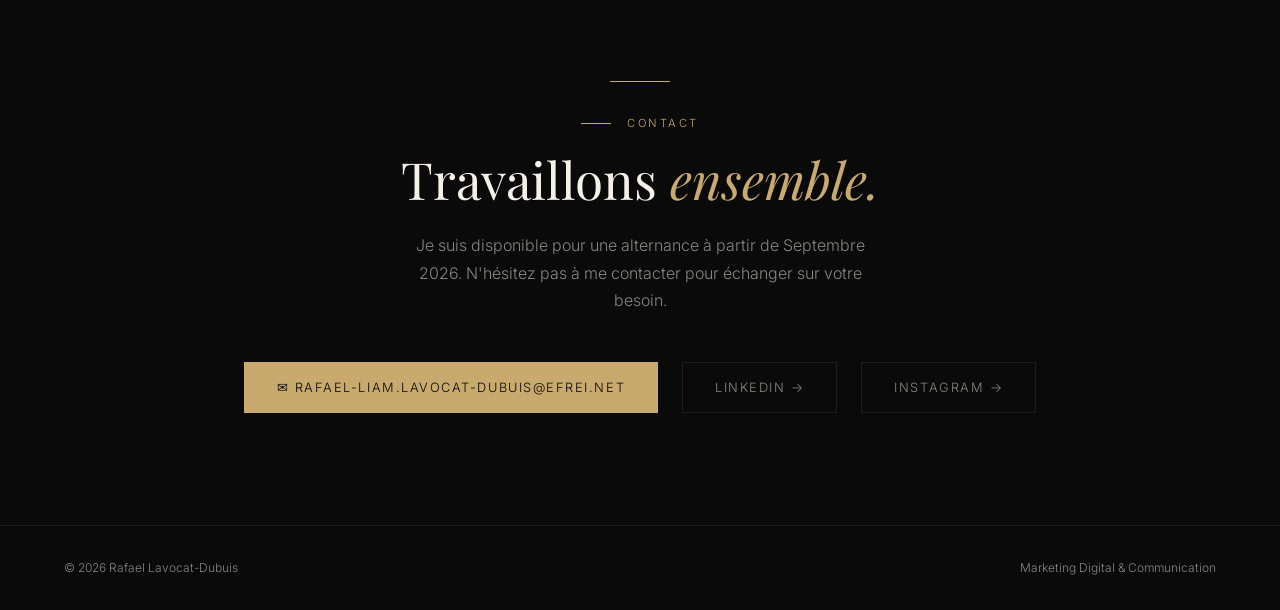
==== commit a6525a7c: "Update index.html" ====
--- a/index.html
+++ b/index.html
@@ -704,8 +704,7 @@
   <div class="about-grid">
     <div class="about-text">
       <p>
-        Je m'appelle <strong>Rafael Lavocat-Dubuis</strong>, étudiant en 3ème année de 
-        Marketing Digital & Communication. Passionné par la création de contenu, 
+       Passionné par la création de contenu, 
         l'e-commerce et la stratégie digitale, j'ai eu l'occasion de travailler 
         sur des projets variés — des réseaux sociaux aux boutiques Shopify.
       </p>
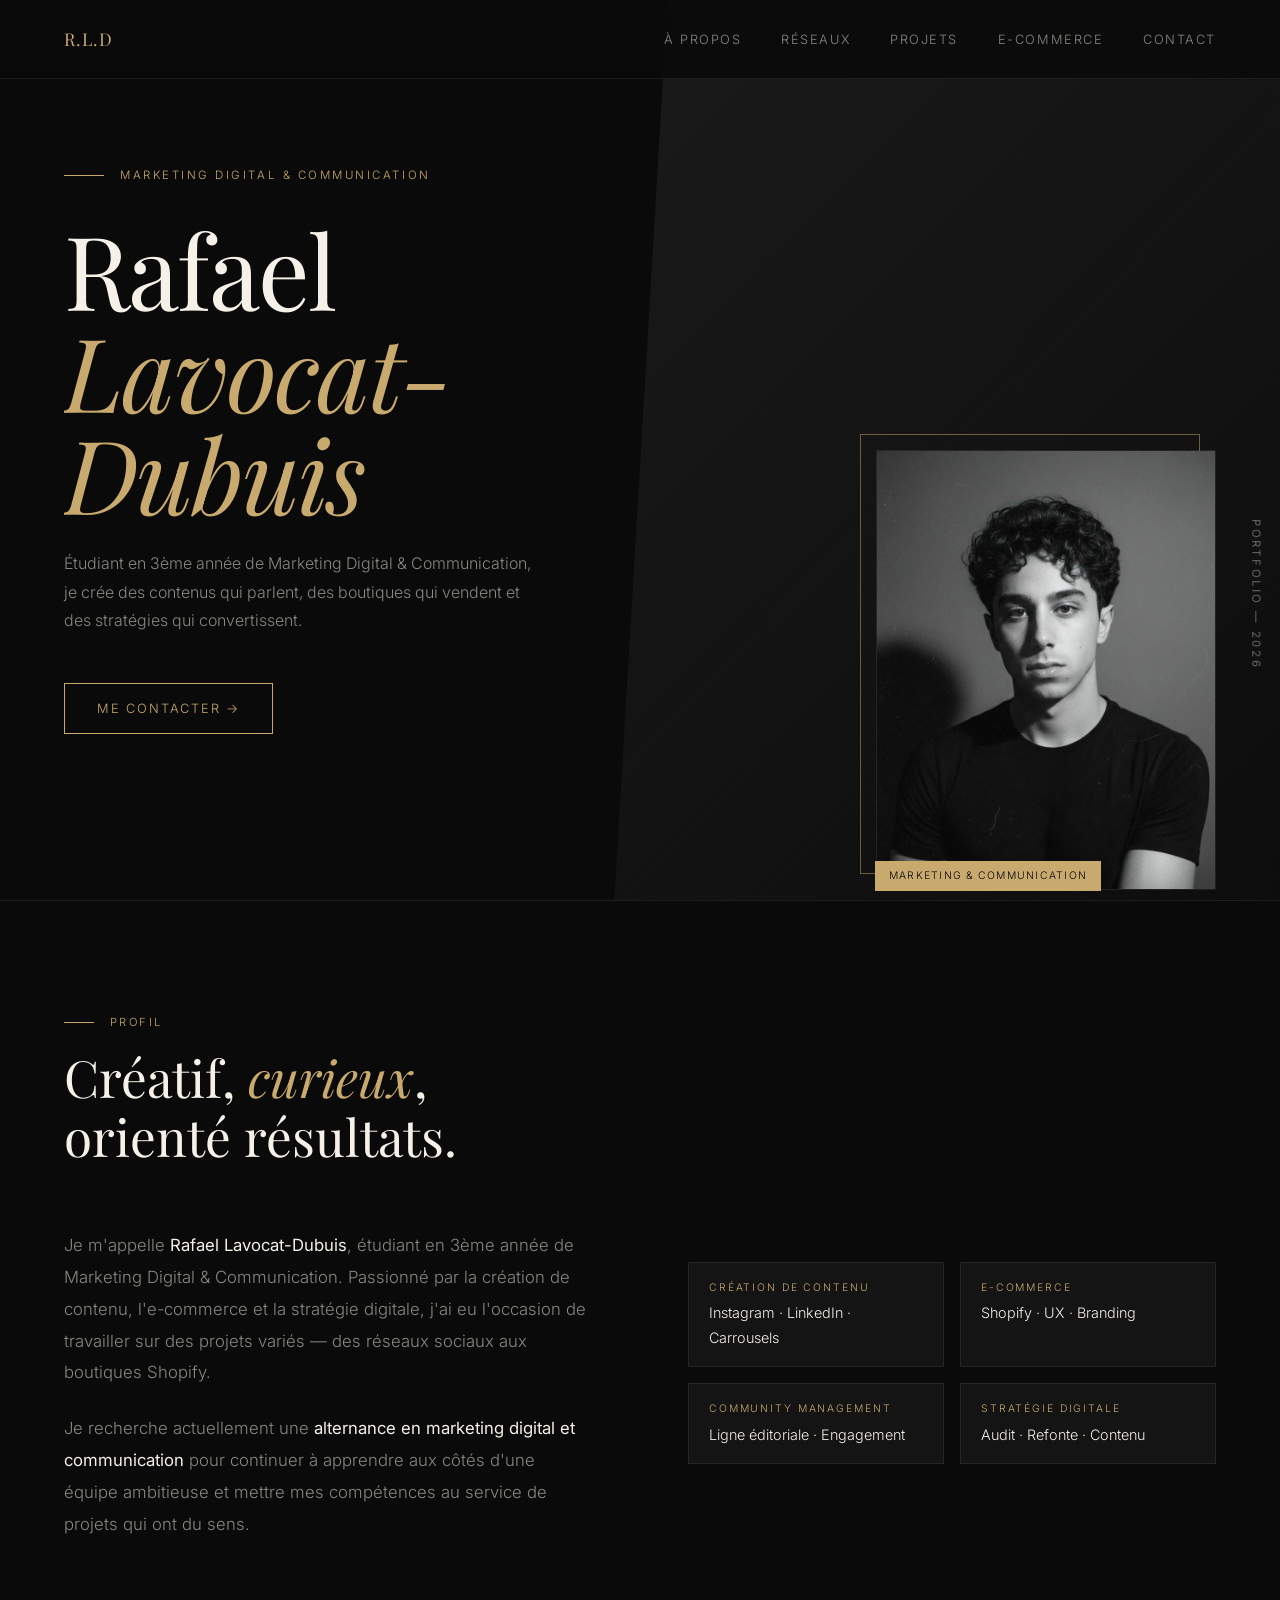
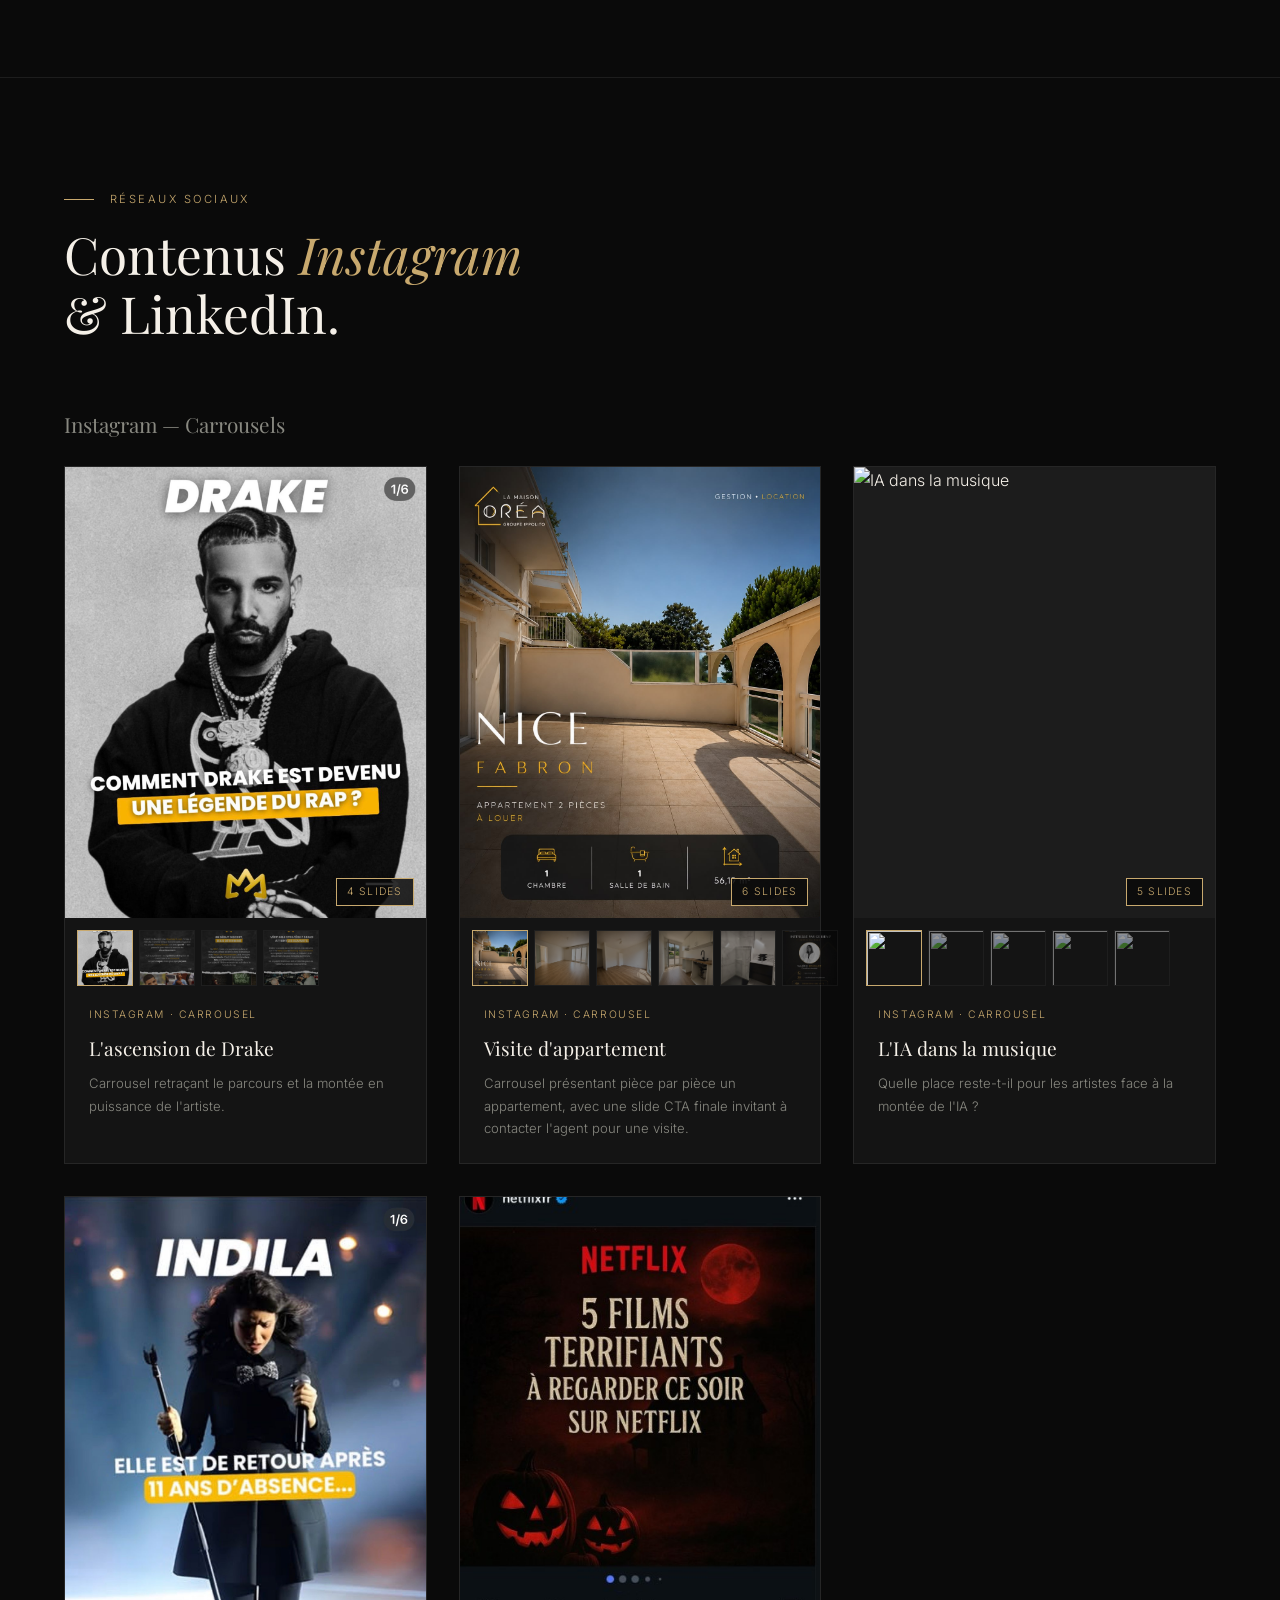
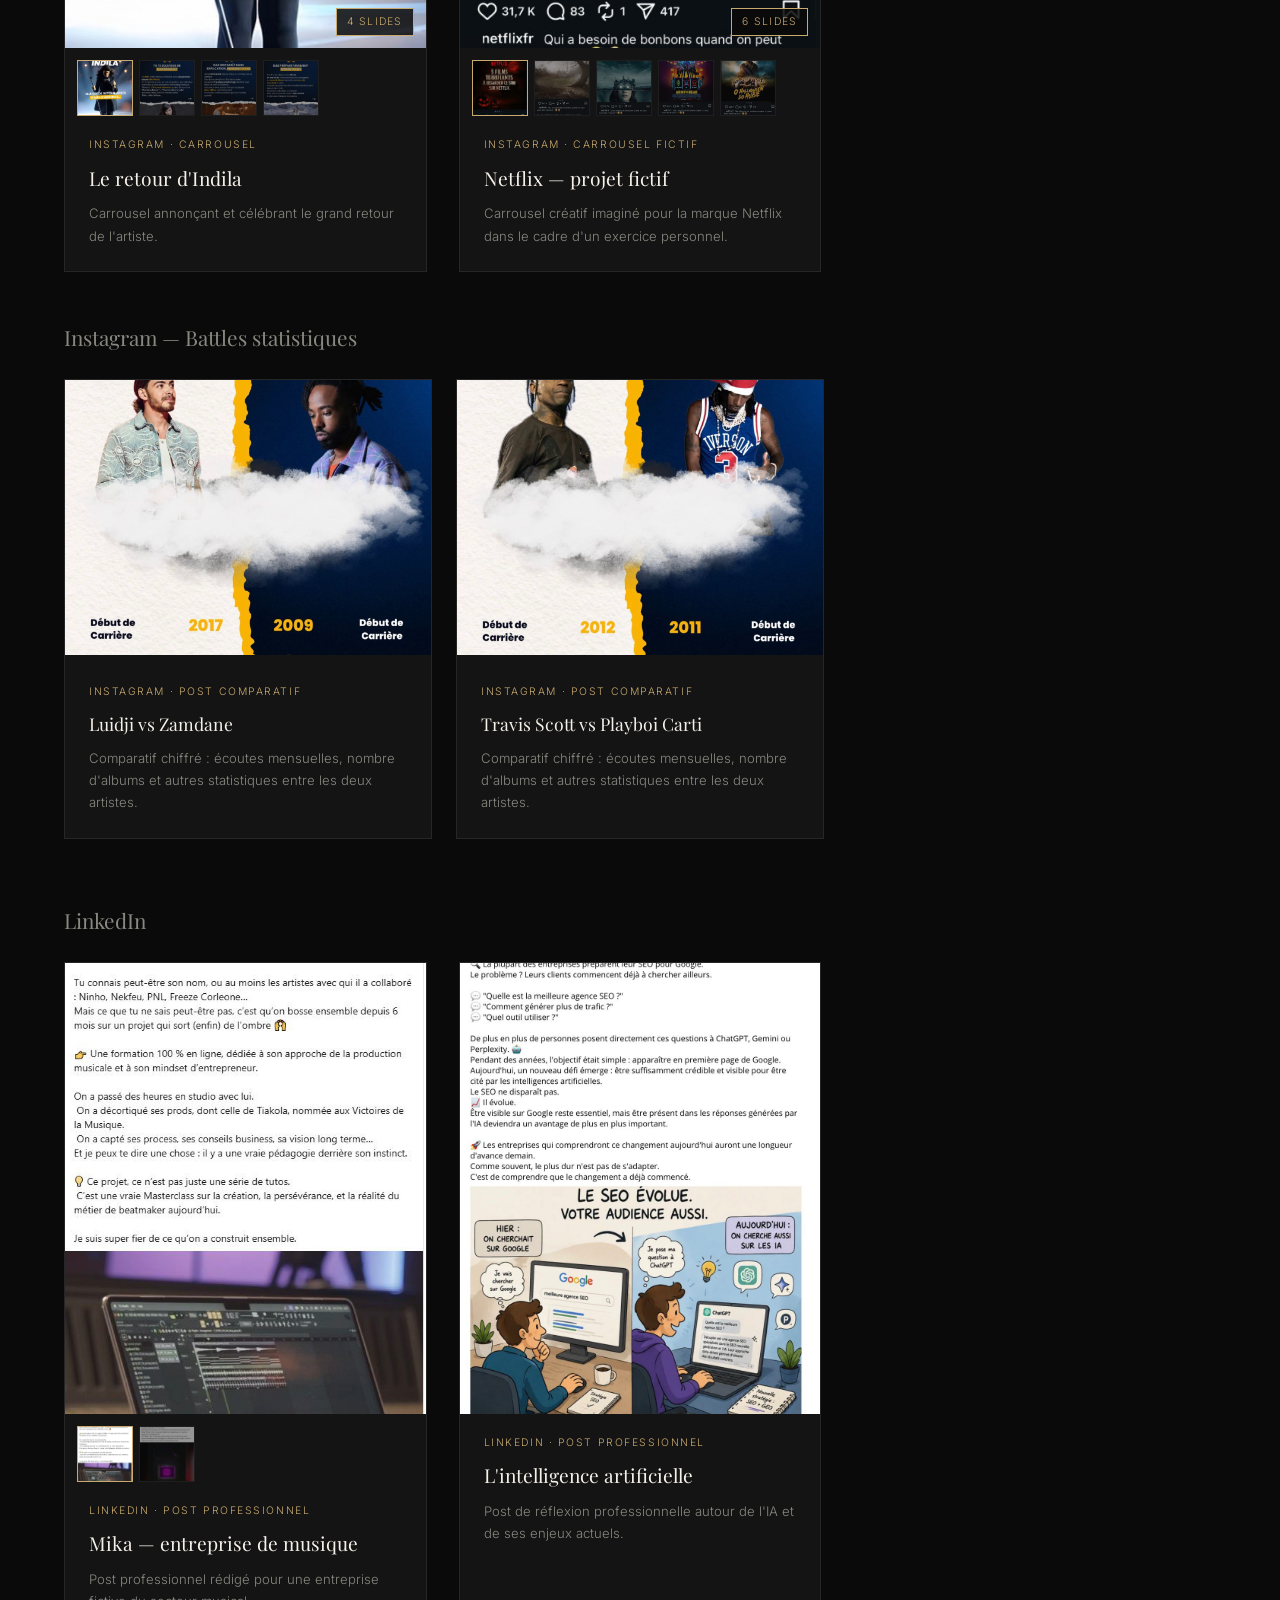
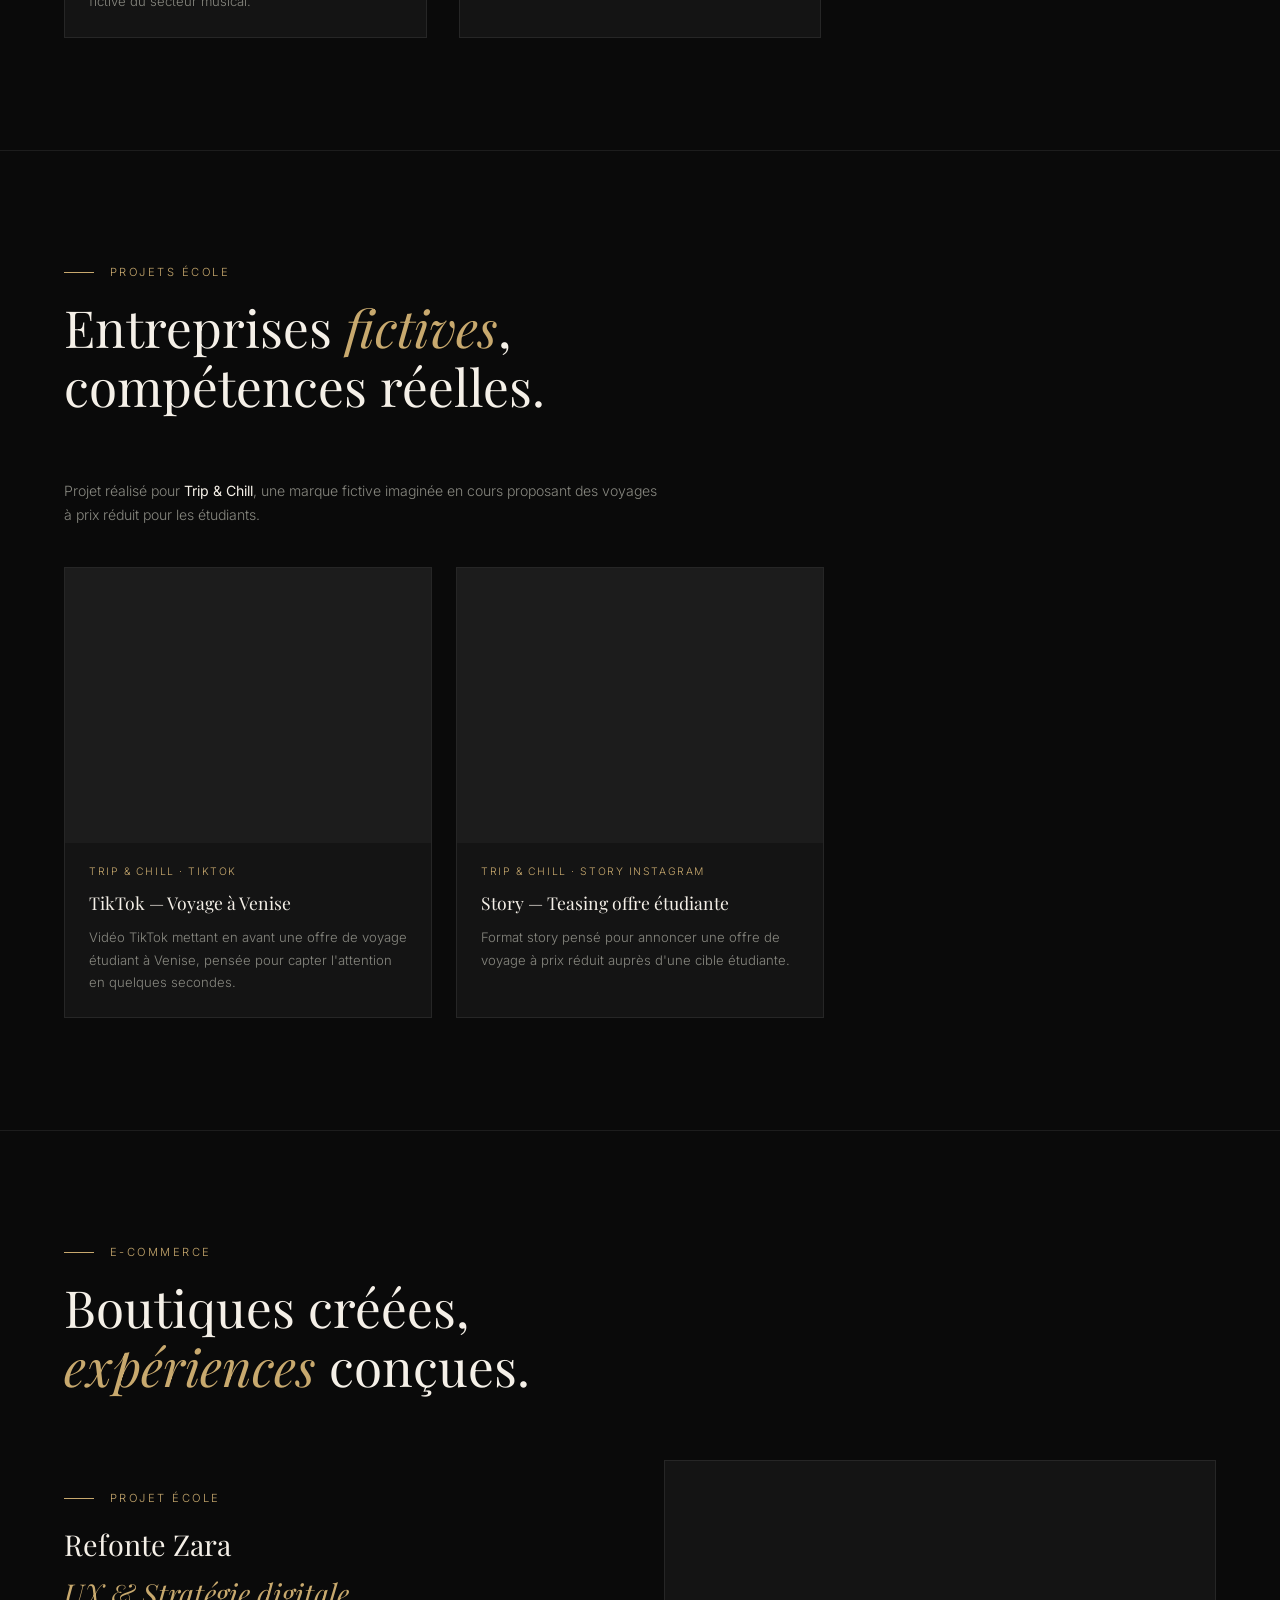
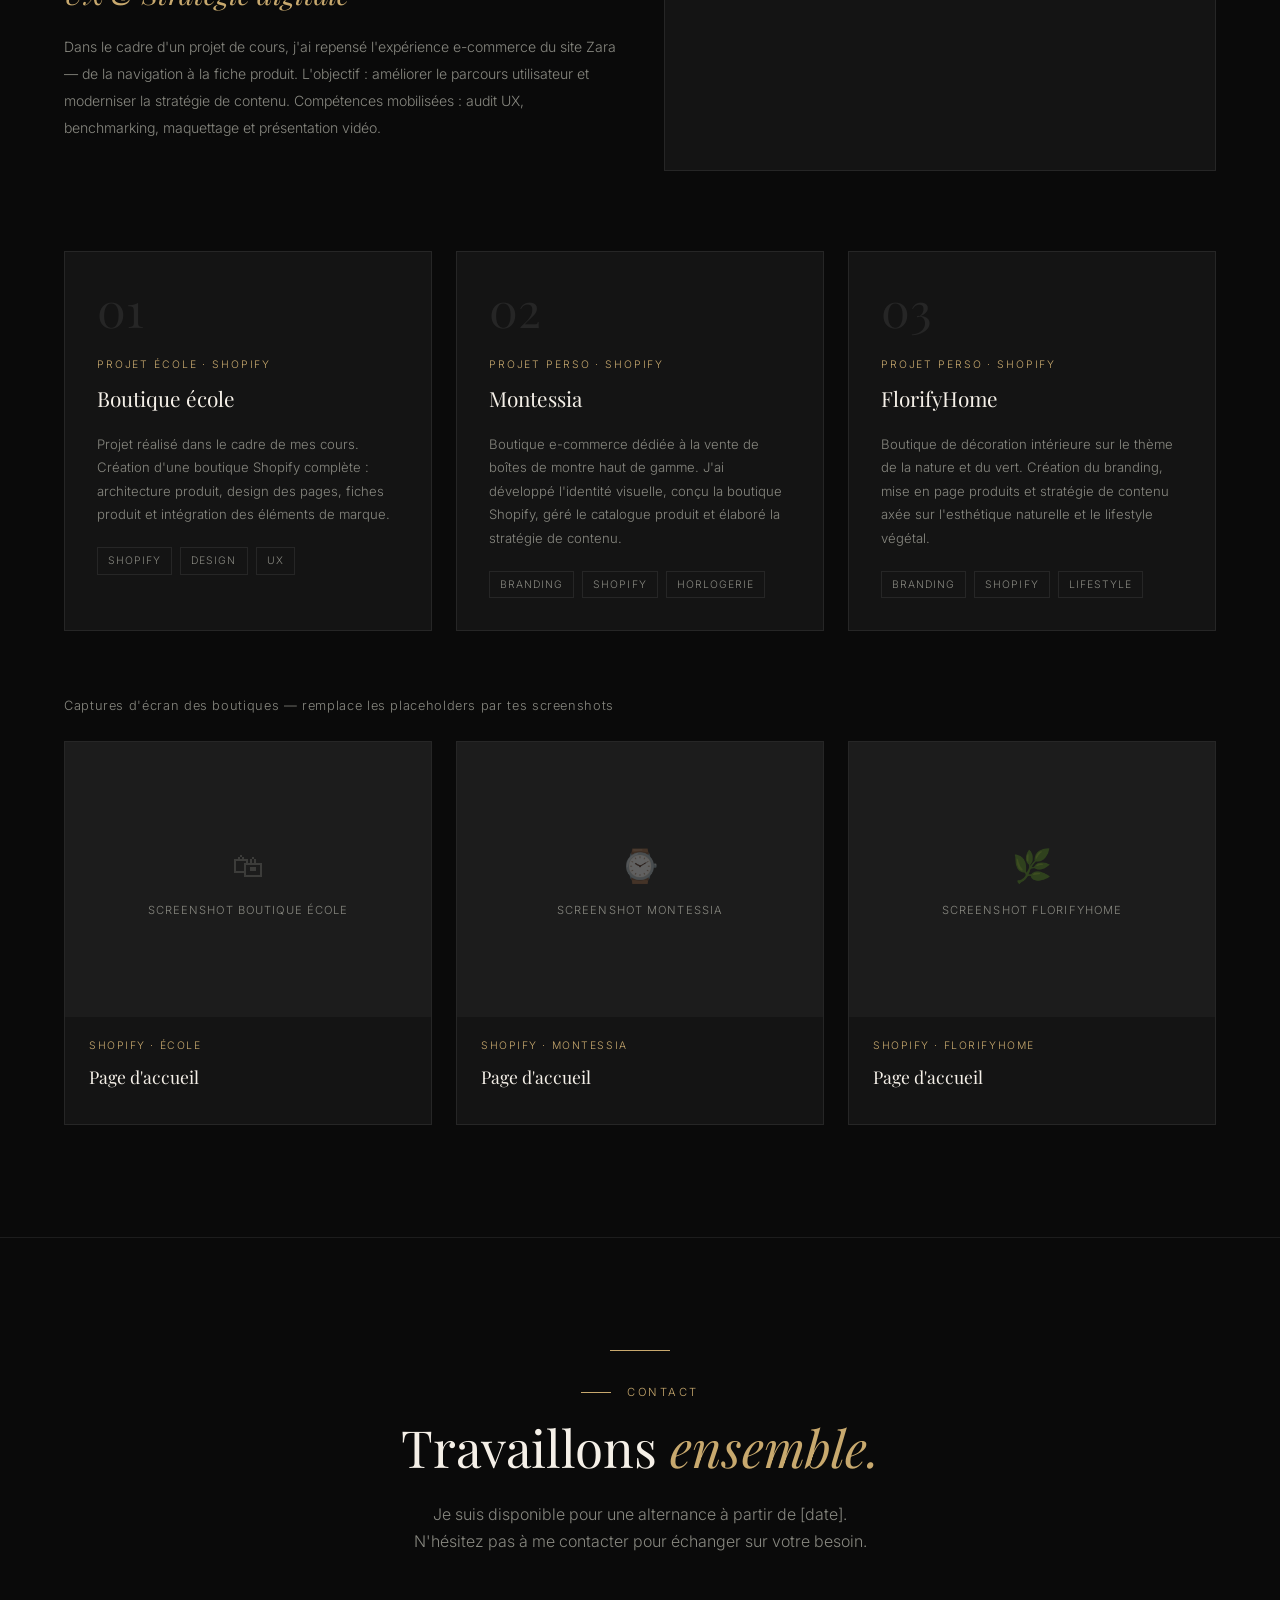
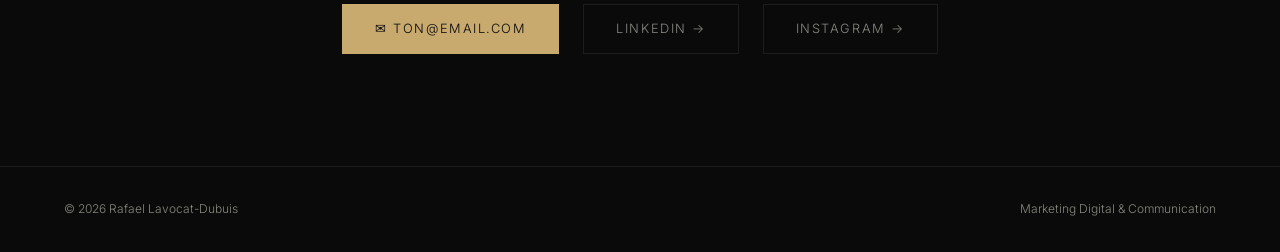
==== commit 9ffabdcb: "Update index.html" ====
--- a/index.html
+++ b/index.html
@@ -558,58 +558,14 @@
     overflow: hidden;
   }
   .vs-card img {
-    width: 100%; height: auto;
-    display: block;
-    cursor: default;
+    width: 100%; aspect-ratio: 4/3;
+    object-fit: cover;
+    cursor: pointer;
   }
   .vs-card-body { padding: 1.25rem 1.5rem 1.5rem; }
 
   @media (max-width: 900px) {
-    /* NAV */
     nav { padding: 1.2rem 2rem; }
-    .nav-links { display: none; }
-    .hero { padding: 0 2rem; }
-    .hero-img-wrap { display: none; }
-    .hero-name { font-size: 3.5rem; }
-
-    /* SECTIONS */
-    section { padding: 4rem 2rem; }
-
-    /* ABOUT */
-    .about-grid { grid-template-columns: 1fr; gap: 3rem; }
-    .skills-grid { grid-template-columns: 1fr 1fr; }
-
-    /* PROJETS */
-    .projects-grid { grid-template-columns: 1fr; }
-
-    /* PDP GRID */
-    .pdp-grid { grid-template-columns: 1fr; }
-
-    /* ECOM GRID */
-    .ecom-grid { grid-template-columns: 1fr; }
-
-    /* LINKEDIN 3 colonnes → 1 colonne */
-    div[style*="grid-template-columns:repeat(3,1fr)"] {
-      grid-template-columns: 1fr !important;
-    }
-
-    /* PROJETS ÉCOLE 3 colonnes → 1 colonne */
-    div[style*="grid-template-columns:1fr 1fr 1fr"] {
-      grid-template-columns: 1fr !important;
-    }
-
-    /* PROJETS ÉCOLE 2 colonnes → 1 colonne */
-    div[style*="grid-template-columns:1fr 1fr"] {
-      grid-template-columns: 1fr !important;
-    }
-
-    /* ZARA grid 2 colonnes → 1 colonne */
-    div[style*="grid-template-columns:1fr 1fr;gap:3rem"] {
-      grid-template-columns: 1fr !important;
-    }
-
-    /* CONTACT */
-    .contact-links { flex-direction: column; gap: 1rem; align-items: center; }
     .nav-links { gap: 1.5rem; }
     section { padding: 5rem 2rem; }
     .hero { padding: 0 2rem; min-height: auto; padding-top: 8rem; padding-bottom: 4rem; flex-direction: column; }
@@ -622,49 +578,11 @@
     .ecom-grid { grid-template-columns: 1fr; }
     footer { flex-direction: column; gap: 1rem; text-align: center; }
   }
-
-  @media (max-width: 600px) {
-    .hero-name { font-size: 2.8rem; }
-    section { padding: 3rem 1.5rem; }
-    nav { padding: 1rem 1.5rem; }
-    .skills-grid { grid-template-columns: 1fr; }
-    .hero-eyebrow { font-size: 0.65rem; }
-  }
-
-  .linkedin-grid .pdp-card,
-  .linkedin-grid .pdp-card:hover {
-    border: none !important;
-    outline: none !important;
-    box-shadow: none !important;
-    background: transparent !important;
-    padding: 0 !important;
-    display: flex !important;
-    flex-direction: column !important;
-  }
-  .linkedin-grid .pdp-card img,
-  .linkedin-grid .pdp-main-img {
-    border: none !important;
-    box-shadow: none !important;
-    outline: none !important;
-  }
-  .linkedin-grid .pdp-main-img {
-    background: transparent !important;
-  }
-  .linkedin-grid .pdp-body {
-    padding: 0.75rem 0 0 !important;
-    margin-top: auto;
-    text-align: center;
-  }
-  .linkedin-grid .pdp-tag,
-  .linkedin-grid .pdp-title,
-  .linkedin-grid .pdp-desc {
-    text-align: center;
-  }
 </style>
 </head>
 <body>
 
-<!-- NAV --> <!-- v6 -->
+<!-- NAV -->
 <nav>
   <div class="nav-logo">R.L.D</div>
   <ul class="nav-links">
@@ -691,7 +609,9 @@
       <span class="last">Lavocat-Dubuis</span>
     </h1>
     <p class="hero-sub fade-up delay-3">
-      Étudiant en 3ème année de Marketing Digital & Communication, passionné par le digital, la création de contenu et l’e-commerce. J’explore les meilleures stratégies pour développer la visibilité des marques et créer des expériences en ligne impactantes.
+      Étudiant en 3ème année de Marketing Digital & Communication,
+      je crée des contenus qui parlent, des boutiques qui vendent
+      et des stratégies qui convertissent.
     </p>
     <a href="#contact" class="hero-cta fade-up delay-4">Me contacter →</a>
   </div>
@@ -704,7 +624,8 @@
   <div class="about-grid">
     <div class="about-text">
       <p>
-       Passionné par la création de contenu, 
+        Je m'appelle <strong>Rafael Lavocat-Dubuis</strong>, étudiant en 3ème année de 
+        Marketing Digital & Communication. Passionné par la création de contenu, 
         l'e-commerce et la stratégie digitale, j'ai eu l'occasion de travailler 
         sur des projets variés — des réseaux sociaux aux boutiques Shopify.
       </p>
@@ -763,39 +684,41 @@
     </div>
 
     <div class="pdp-card">
-      <div class="pdp-main-img" onclick="openLightbox('artiste')">
-        <img id="main-artiste" src="artiste.jpeg" alt="TikTok for Artists">
-        <div class="pdp-badge">5 slides</div>
+      <div class="pdp-main-img" onclick="openLightbox('immo')">
+        <img id="main-immo" src="immo.jpg" alt="Carrousel Immobilier">
+        <div class="pdp-badge">6 slides</div>
       </div>
       <div class="pdp-thumbs">
-        <img class="active" src="artiste.jpeg" onclick="swapMain('artiste', 'artiste.jpeg', this)" alt="">
-        <img src="artiste 1.jpeg" onclick="swapMain('artiste', 'artiste 1.jpeg', this)" alt="">
-        <img src="artiste 2.jpeg" onclick="swapMain('artiste', 'artiste 2.jpeg', this)" alt="">
-        <img src="artiste 3.jpeg" onclick="swapMain('artiste', 'artiste 3.jpeg', this)" alt="">
-        <img src="artiste 4.jpeg" onclick="swapMain('artiste', 'artiste 4.jpeg', this)" alt="">
+        <img class="active" src="immo.jpg" onclick="swapMain('immo', 'immo.jpg', this)" alt="">
+        <img src="immo 1.jpg" onclick="swapMain('immo', 'immo 1.jpg', this)" alt="">
+        <img src="immo 2.jpg" onclick="swapMain('immo', 'immo 2.jpg', this)" alt="">
+        <img src="immo 3.jpg" onclick="swapMain('immo', 'immo 3.jpg', this)" alt="">
+        <img src="immo 4.jpg" onclick="swapMain('immo', 'immo 4.jpg', this)" alt="">
+        <img src="immo 5.jpg" onclick="swapMain('immo', 'immo 5.jpg', this)" alt="">
       </div>
       <div class="pdp-body">
         <div class="pdp-tag">Instagram · Carrousel</div>
-        <div class="pdp-title">TikTok lance le mode "Artist"</div>
-        <div class="pdp-desc">Décryptage de la nouvelle fonctionnalité TikTok dédiée aux artistes.</div>
+        <div class="pdp-title">Visite d'appartement</div>
+        <div class="pdp-desc">Carrousel présentant pièce par pièce un appartement, avec une slide CTA finale invitant à contacter l'agent pour une visite.</div>
       </div>
     </div>
 
     <div class="pdp-card">
-      <div class="pdp-main-img" onclick="openLightbox('spotify')">
-        <img id="main-spotify" src="spotify.jpeg" alt="Artistes les plus streamés sur Spotify">
-        <div class="pdp-badge">4 slides</div>
+      <div class="pdp-main-img" onclick="openLightbox('ia')">
+        <img id="main-ia" src="ia.jpeg" alt="IA dans la musique">
+        <div class="pdp-badge">5 slides</div>
       </div>
       <div class="pdp-thumbs">
-        <img class="active" src="spotify.jpeg" onclick="swapMain('spotify', 'spotify.jpeg', this)" alt="">
-        <img src="spotify 1.jpeg" onclick="swapMain('spotify', 'spotify 1.jpeg', this)" alt="">
-        <img src="spotify 2.jpeg" onclick="swapMain('spotify', 'spotify 2.jpeg', this)" alt="">
-        <img src="spotify 3.jpeg" onclick="swapMain('spotify', 'spotify 3.jpeg', this)" alt="">
+        <img class="active" src="ia.jpeg" onclick="swapMain('ia', 'ia.jpeg', this)" alt="">
+        <img src="ia 1.jpeg" onclick="swapMain('ia', 'ia 1.jpeg', this)" alt="">
+        <img src="IA 2.jpeg" onclick="swapMain('ia', 'IA 2.jpeg', this)" alt="">
+        <img src="IA 3.jpeg" onclick="swapMain('ia', 'IA 3.jpeg', this)" alt="">
+        <img src="IA 4.jpeg" onclick="swapMain('ia', 'IA 4.jpeg', this)" alt="">
       </div>
       <div class="pdp-body">
         <div class="pdp-tag">Instagram · Carrousel</div>
-        <div class="pdp-title">Top streamers Spotify</div>
-        <div class="pdp-desc">Les artistes les plus écoutés sur Spotify — classement et chiffres clés.</div>
+        <div class="pdp-title">L'IA dans la musique</div>
+        <div class="pdp-desc">Quelle place reste-t-il pour les artistes face à la montée de l'IA ?</div>
       </div>
     </div>
 
@@ -817,6 +740,25 @@
       </div>
     </div>
 
+    <div class="pdp-card">
+      <div class="pdp-main-img" onclick="openLightbox('netflix')">
+        <img id="main-netflix" src="netflix.jpeg" alt="Carrousel Netflix fictif">
+        <div class="pdp-badge">6 slides</div>
+      </div>
+      <div class="pdp-thumbs">
+        <img class="active" src="netflix.jpeg" onclick="swapMain('netflix', 'netflix.jpeg', this)" alt="">
+        <img src="netflix 1.jpeg" onclick="swapMain('netflix', 'netflix 1.jpeg', this)" alt="">
+        <img src="netflix 2.jpeg" onclick="swapMain('netflix', 'netflix 2.jpeg', this)" alt="">
+        <img src="netflix 3.jpeg" onclick="swapMain('netflix', 'netflix 3.jpeg', this)" alt="">
+        <img src="netflix 4.jpeg" onclick="swapMain('netflix', 'netflix 4.jpeg', this)" alt="">
+      </div>
+      <div class="pdp-body">
+        <div class="pdp-tag">Instagram · Carrousel fictif</div>
+        <div class="pdp-title">Netflix — projet fictif</div>
+        <div class="pdp-desc">Carrousel créatif imaginé pour la marque Netflix dans le cadre d'un exercice personnel.</div>
+      </div>
+    </div>
+
   </div>
 
   <!-- BATTLES -->
@@ -824,7 +766,7 @@
   <div class="projects-grid" style="margin-bottom:4rem;">
 
     <div class="vs-card">
-      <img src="battle luidgi.jpeg" alt="Battle Luidji vs Zamdane" style="width:100%;height:auto;display:block;cursor:default;">
+      <img src="battle luidgi.jpeg" alt="Battle Luidji vs Zamdane" onclick="openLightbox('battle luidgi')">
       <div class="vs-card-body">
         <div class="project-card-tag">Instagram · Post comparatif</div>
         <div class="project-card-title">Luidji vs Zamdane</div>
@@ -833,7 +775,7 @@
     </div>
 
     <div class="vs-card">
-      <img src="battle travis.jpeg" alt="Battle Travis Scott vs Playboi Carti" style="width:100%;height:auto;display:block;cursor:default;">
+      <img src="battle travis.jpeg" alt="Battle Travis Scott vs Playboi Carti" onclick="openLightbox('battle travis')">
       <div class="vs-card-body">
         <div class="project-card-tag">Instagram · Post comparatif</div>
         <div class="project-card-title">Travis Scott vs Playboi Carti</div>
@@ -845,31 +787,30 @@
 
   <!-- LINKEDIN -->
   <h3 style="font-family:var(--font-display);font-size:1.3rem;font-weight:400;margin-bottom:1.5rem;color:var(--text-muted);">LinkedIn</h3>
-  <div style="display:grid;grid-template-columns:repeat(3,1fr);gap:1.5rem;" class="linkedin-grid">
+  <div class="pdp-grid">
 
     <div class="pdp-card">
-      <img src="linkedin mika 1.jpeg" alt="Post LinkedIn Mika 1" style="width:100%;height:auto;max-height:650px;object-fit:contain;display:block;">
+      <div class="pdp-main-img" onclick="openLightbox('linkedin-mika')">
+        <img id="main-linkedin-mika" src="linkedin mika 1.jpeg" alt="Post LinkedIn Mika">
+      </div>
+      <div class="pdp-thumbs">
+        <img class="active" src="linkedin mika 1.jpeg" onclick="swapMain('linkedin-mika', 'linkedin mika 1.jpeg', this)" alt="">
+        <img src="linkedin mika 2.jpeg" onclick="swapMain('linkedin-mika', 'linkedin mika 2.jpeg', this)" alt="">
+      </div>
       <div class="pdp-body">
         <div class="pdp-tag">LinkedIn · Post professionnel</div>
-        <div class="pdp-title">My Music Ads</div>
-        <div class="pdp-desc">Post professionnel rédigé pour sur le compte du CEO de My Music Ads</div>
+        <div class="pdp-title">Mika — entreprise de musique</div>
+        <div class="pdp-desc">Post professionnel rédigé pour une entreprise fictive du secteur musical.</div>
       </div>
     </div>
 
     <div class="pdp-card">
-      <img src="linkedin mika 2.jpeg" alt="Post LinkedIn Mika 2" style="width:100%;height:auto;max-height:650px;object-fit:contain;display:block;">
+      <div class="pdp-main-img" onclick="openLightbox('linkedin-nathan')">
+        <img id="main-linkedin-nathan" src="linkedin nathan.jpeg" alt="Post LinkedIn Nathan">
+      </div>
       <div class="pdp-body">
         <div class="pdp-tag">LinkedIn · Post professionnel</div>
-        <div class="pdp-title">My Music Ads</div>
-        <div class="pdp-desc">Post professionnel rédigé pour sur le compte du CEO de My Music Ads</div>
-      </div>
-    </div>
-
-    <div class="pdp-card">
-      <img src="linkedin nathan.jpeg" alt="Post LinkedIn Nathan" style="width:100%;height:auto;max-height:650px;object-fit:contain;display:block;">
-      <div class="pdp-body">
-        <div class="pdp-tag">LinkedIn · Post professionnel</div>
-        <div class="pdp-title">Decupler-Agence SEO</div>
+        <div class="pdp-title">L'intelligence artificielle</div>
         <div class="pdp-desc">Post de réflexion professionnelle autour de l'IA et de ses enjeux actuels.</div>
       </div>
     </div>
@@ -884,82 +825,30 @@
 
   <p style="font-size:0.88rem;color:var(--text-muted);margin-bottom:2.5rem;max-width:600px;">
     Projet réalisé pour <strong style="color:var(--text);font-weight:400;">Trip & Chill</strong>, une marque fictive
-    imaginée en cours proposant des voyages à prix réduit pour les étudiants. J’ai également conçu des contenus pour Netflix dans le cadre d’exercices académiques. Ces projets m’ont permis de travailler sur différents formats de communication et démontrent ma capacité à m’adapter rapidement à l’identité de marque, au ton de communication et à la ligne éditoriale propres à chaque entreprise.
+    imaginée en cours proposant des voyages à prix réduit pour les étudiants.
   </p>
 
-  <!-- Grille projets école : 3 formats côte à côte, hauteur fixe harmonisée -->
-  <div style="display:grid;grid-template-columns:1fr 1fr 1fr 1fr;gap:1.5rem;align-items:start;max-width:1370px;">
-
-    <!-- TIKTOK 9:16 -->
-    <div>
-      <div style="display:flex;align-items:center;gap:0.6rem;margin-bottom:0.75rem;">
-        <span style="font-size:0.62rem;letter-spacing:0.15em;text-transform:uppercase;color:#fff;background:#000;padding:4px 10px;border-radius:3px;">TikTok</span>
-        <span style="font-size:0.62rem;color:var(--text-muted);">9 : 16</span>
-      </div>
-      <div style="width:100%;height:480px;background:var(--bg-card2);overflow:hidden;">
-        <iframe width="100%" height="100%" src="https://www.youtube.com/embed/SlumHJwt-K8" title="TikTok Trip and Chill" frameborder="0" allow="accelerometer; autoplay; clipboard-write; encrypted-media; gyroscope; picture-in-picture" allowfullscreen style="display:block;border:none;"></iframe>
-      </div>
-      <div style="padding:0.9rem 0 0;">
+  <div class="projects-grid">
+
+    <div class="project-card">
+      <div class="project-card-img">
+        <iframe width="100%" height="100%" style="aspect-ratio:9/16;" src="https://www.youtube.com/embed/SlumHJwt-K8" title="TikTok Trip and Chill" frameborder="0" allow="accelerometer; autoplay; clipboard-write; encrypted-media; gyroscope; picture-in-picture" allowfullscreen></iframe>
+      </div>
+      <div class="project-card-body">
         <div class="project-card-tag">Trip & Chill · TikTok</div>
-        <div style="font-family:var(--font-display);font-size:1rem;font-weight:400;color:var(--text);margin:0.3rem 0;">TikTok — Voyage à Venise</div>
-        <div class="project-card-desc">Vidéo TikTok pour une offre de voyage étudiant à Venise.</div>
-      </div>
-    </div>
-
-    <!-- STORY 9:16 -->
-    <div>
-      <div style="display:flex;align-items:center;gap:0.6rem;margin-bottom:0.75rem;">
-        <span style="font-size:0.62rem;letter-spacing:0.15em;text-transform:uppercase;color:#fff;background:linear-gradient(45deg,#f09433,#e6683c,#dc2743,#cc2366,#bc1888);padding:4px 10px;border-radius:3px;">Story</span>
-        <span style="font-size:0.62rem;color:var(--text-muted);">9 : 16</span>
-      </div>
-      <div style="width:100%;height:480px;background:var(--bg-card2);overflow:hidden;">
-        <iframe width="100%" height="100%" src="https://www.youtube.com/embed/boIuB-nyfwg" title="Story Trip and Chill" frameborder="0" allow="accelerometer; autoplay; clipboard-write; encrypted-media; gyroscope; picture-in-picture" allowfullscreen style="display:block;border:none;"></iframe>
-      </div>
-      <div style="padding:0.9rem 0 0;">
+        <div class="project-card-title">TikTok — Voyage à Venise</div>
+        <div class="project-card-desc">Vidéo TikTok mettant en avant une offre de voyage étudiant à Venise, pensée pour capter l'attention en quelques secondes.</div>
+      </div>
+    </div>
+
+    <div class="project-card">
+      <div class="project-card-img">
+        <iframe width="100%" height="100%" style="aspect-ratio:9/16;" src="https://www.youtube.com/embed/boIuB-nyfwg" title="Story Trip and Chill" frameborder="0" allow="accelerometer; autoplay; clipboard-write; encrypted-media; gyroscope; picture-in-picture" allowfullscreen></iframe>
+      </div>
+      <div class="project-card-body">
         <div class="project-card-tag">Trip & Chill · Story Instagram</div>
-        <div style="font-family:var(--font-display);font-size:1rem;font-weight:400;color:var(--text);margin:0.3rem 0;">Story — Teasing offre étudiante</div>
-        <div class="project-card-desc">Format story pour annoncer une offre de voyage à prix réduit.</div>
-      </div>
-    </div>
-
-    <!-- NETFLIX CARROUSEL 1:1 -->
-    <div>
-      <div style="display:flex;align-items:center;gap:0.6rem;margin-bottom:0.75rem;">
-        <span style="font-size:0.62rem;letter-spacing:0.15em;text-transform:uppercase;color:#fff;background:#E50914;padding:4px 10px;border-radius:3px;">Carrousel</span>
-        <span style="font-size:0.62rem;color:var(--text-muted);">1 : 1</span>
-      </div>
-      <div style="width:100%;height:480px;overflow:hidden;position:relative;cursor:zoom-in;" onclick="openLightbox('netflix')">
-        <img id="main-netflix" src="netflix.jpeg" alt="Carrousel Netflix fictif" style="width:100%;height:100%;object-fit:cover;display:block;">
-        <div class="pdp-badge">6 slides</div>
-      </div>
-      <div style="display:flex;gap:0.4rem;margin-top:0.5rem;">
-        <img src="netflix.jpeg" onclick="event.stopPropagation();swapMain('netflix','netflix.jpeg',this)" style="width:36px;height:36px;object-fit:cover;cursor:pointer;border:1px solid var(--gold);" class="active" alt="">
-        <img src="netflix 1.jpeg" onclick="event.stopPropagation();swapMain('netflix','netflix 1.jpeg',this)" style="width:36px;height:36px;object-fit:cover;cursor:pointer;opacity:0.5;" alt="">
-        <img src="netflix 2.jpeg" onclick="event.stopPropagation();swapMain('netflix','netflix 2.jpeg',this)" style="width:36px;height:36px;object-fit:cover;cursor:pointer;opacity:0.5;" alt="">
-        <img src="netflix 3.jpeg" onclick="event.stopPropagation();swapMain('netflix','netflix 3.jpeg',this)" style="width:36px;height:36px;object-fit:cover;cursor:pointer;opacity:0.5;" alt="">
-        <img src="netflix 4.jpeg" onclick="event.stopPropagation();swapMain('netflix','netflix 4.jpeg',this)" style="width:36px;height:36px;object-fit:cover;cursor:pointer;opacity:0.5;" alt="">
-      </div>
-      <div style="padding:0.9rem 0 0;">
-        <div class="project-card-tag">Projet école · Carrousel fictif</div>
-        <div style="font-family:var(--font-display);font-size:1rem;font-weight:400;color:var(--text);margin:0.3rem 0;">Netflix — projet fictif</div>
-        <div class="project-card-desc">Carrousel créatif imaginé pour Netflix dans le cadre d'un exercice.</div>
-      </div>
-    </div>
-
-
-    <!-- X / TWITTER -->
-    <div>
-      <div style="display:flex;align-items:center;gap:0.6rem;margin-bottom:0.75rem;">
-        <span style="font-size:0.62rem;letter-spacing:0.15em;text-transform:uppercase;color:#fff;background:#000;padding:4px 10px;border-radius:3px;">𝕏 Post</span>
-        <span style="font-size:0.62rem;color:var(--text-muted);">Twitter / X</span>
-      </div>
-      <div style="width:100%;height:480px;overflow:hidden;cursor:zoom-in;" onclick="openLightbox('twitter')">
-        <img src="twitter.jpeg" alt="Post X / Twitter Netflix" style="width:100%;height:100%;object-fit:cover;display:block;">
-      </div>
-      <div style="padding:0.9rem 0 0;text-align:center;">
-        <div class="project-card-tag">X · Post fictif</div>
-        <div style="font-family:var(--font-display);font-size:1rem;font-weight:400;color:var(--text);margin:0.3rem 0;">Netflix — Tweet fictif</div>
-        <div class="project-card-desc">Post X imaginé pour la marque Netflix dans le cadre d'un exercice créatif.</div>
+        <div class="project-card-title">Story — Teasing offre étudiante</div>
+        <div class="project-card-desc">Format story pensé pour annoncer une offre de voyage à prix réduit auprès d'une cible étudiante.</div>
       </div>
     </div>
 
@@ -969,8 +858,7 @@
 <!-- ECOMMERCE -->
 <section id="ecommerce" style="border-top: 1px solid var(--border);">
   <div class="section-eyebrow">E-commerce</div>
-  <h2 class="section-title">Projets perso<br><em>e-commerce.</em></h2>
-  <p style="font-size:0.88rem;color:var(--text-muted);margin-bottom:3rem;max-width:600px;">J'ai créé et géré deux boutiques Shopify personnelles, de l'identité visuelle à la stratégie de contenu — en passant par l'architecture produit et l'expérience client.</p>
+  <h2 class="section-title">Boutiques créées,<br><em>expériences</em> conçues.</h2>
 
   <!-- Refonte Zara video -->
   <div style="margin-bottom:5rem;">
@@ -994,48 +882,53 @@
   </div>
 
   <!-- 3 boutiques -->
-  <div class="ecom-grid" style="grid-template-columns:1fr 1fr;">
-
-    <div class="ecom-card" style="padding:0;overflow:hidden;">
-      <div style="width:100%;overflow:hidden;background:var(--bg-card2);">
-        <img src="montessia.jpeg" alt="Boutique Montessia" onclick="openLightbox('montessia')" style="width:100%;height:auto;display:block;cursor:zoom-in;transition:transform 0.5s;">
-      </div>
-      <div style="padding:2rem;">
-        <div class="ec-num" style="margin-bottom:0.75rem;">01</div>
-        <div class="ec-tag">Projet perso · Shopify</div>
-        <div class="ec-title">Montessia</div>
-        <div class="ec-desc">
-          Boutique e-commerce dédiée à la vente de boîtes de montre haut de gamme. 
-          J'ai développé l'identité visuelle, conçu la boutique Shopify, géré 
-          le catalogue produit et élaboré la stratégie de contenu.
-        </div>
-        <div class="ec-pills">
-          <span class="ec-pill">Branding</span>
-          <span class="ec-pill">Shopify</span>
-          <span class="ec-pill">Horlogerie</span>
-        </div>
-      </div>
-    </div>
-
-        <div class="ecom-card" style="padding:0;overflow:hidden;">
-      <div style="width:100%;overflow:hidden;background:var(--bg-card2);">
-        <img src="florify.jpeg" alt="Boutique FlorifyHome" onclick="openLightbox('florify')" style="width:100%;height:auto;display:block;cursor:zoom-in;transition:transform 0.5s;">
-      </div>
-      <div style="padding:2rem;">
-        <div class="ec-num" style="margin-bottom:0.75rem;">02</div>
-        <div class="ec-tag">Projet perso · Shopify</div>
-        <div class="ec-title">FlorifyHome</div>
-        <div class="ec-desc">
-          Boutique de décoration intérieure sur le thème de la nature et du vert. 
-          Création du branding, mise en page produits et stratégie de contenu 
-          axée sur l'esthétique naturelle et le lifestyle végétal.
-        </div>
-        <div class="ec-pills">
-          <span class="ec-pill">Branding</span>
-          <span class="ec-pill">Shopify</span>
-          <span class="ec-pill">Lifestyle</span>
-        </div>
-    </div>
+  <div class="ecom-grid">
+
+    <div class="ecom-card">
+      <div class="ec-num">01</div>
+      <div class="ec-tag">Projet école · Shopify</div>
+      <div class="ec-title">Boutique école</div>
+      <div class="ec-desc">
+        Projet réalisé dans le cadre de mes cours. Création d'une boutique Shopify 
+        complète : architecture produit, design des pages, fiches produit et 
+        intégration des éléments de marque.
+      </div>
+      <div class="ec-pills">
+        <span class="ec-pill">Shopify</span>
+        <span class="ec-pill">Design</span>
+        <span class="ec-pill">UX</span>
+      </div>
+    </div>
+
+    <div class="ecom-card">
+      <div class="ec-num">02</div>
+      <div class="ec-tag">Projet perso · Shopify</div>
+      <div class="ec-title">Montessia</div>
+      <div class="ec-desc">
+        Boutique e-commerce dédiée à la vente de boîtes de montre haut de gamme. 
+        J'ai développé l'identité visuelle, conçu la boutique Shopify, géré 
+        le catalogue produit et élaboré la stratégie de contenu.
+      </div>
+      <div class="ec-pills">
+        <span class="ec-pill">Branding</span>
+        <span class="ec-pill">Shopify</span>
+        <span class="ec-pill">Horlogerie</span>
+      </div>
+    </div>
+
+    <div class="ecom-card">
+      <div class="ec-num">03</div>
+      <div class="ec-tag">Projet perso · Shopify</div>
+      <div class="ec-title">FlorifyHome</div>
+      <div class="ec-desc">
+        Boutique de décoration intérieure sur le thème de la nature et du vert. 
+        Création du branding, mise en page produits et stratégie de contenu 
+        axée sur l'esthétique naturelle et le lifestyle végétal.
+      </div>
+      <div class="ec-pills">
+        <span class="ec-pill">Branding</span>
+        <span class="ec-pill">Shopify</span>
+        <span class="ec-pill">Lifestyle</span>
       </div>
     </div>
 
@@ -1043,9 +936,47 @@
 
   <!-- Screenshots placeholder -->
   <p style="font-size:0.8rem;color:var(--text-muted);margin-bottom:1.5rem;letter-spacing:0.05em;">
-    
+    Captures d'écran des boutiques — remplace les placeholders par tes screenshots
   </p>
-  </section>
+  <div class="projects-grid">
+    <div class="project-card">
+      <div class="project-card-img">
+        <div class="placeholder-img">
+          <div class="pi-icon">🛍</div>
+          <div class="pi-text">Screenshot boutique école</div>
+        </div>
+      </div>
+      <div class="project-card-body">
+        <div class="project-card-tag">Shopify · École</div>
+        <div class="project-card-title">Page d'accueil</div>
+      </div>
+    </div>
+    <div class="project-card">
+      <div class="project-card-img">
+        <div class="placeholder-img">
+          <div class="pi-icon">⌚</div>
+          <div class="pi-text">Screenshot Montessia</div>
+        </div>
+      </div>
+      <div class="project-card-body">
+        <div class="project-card-tag">Shopify · Montessia</div>
+        <div class="project-card-title">Page d'accueil</div>
+      </div>
+    </div>
+    <div class="project-card">
+      <div class="project-card-img">
+        <div class="placeholder-img">
+          <div class="pi-icon">🌿</div>
+          <div class="pi-text">Screenshot FlorifyHome</div>
+        </div>
+      </div>
+      <div class="project-card-body">
+        <div class="project-card-tag">Shopify · FlorifyHome</div>
+        <div class="project-card-title">Page d'accueil</div>
+      </div>
+    </div>
+  </div>
+</section>
 
 <!-- CONTACT -->
 <section class="contact" id="contact">
@@ -1053,13 +984,13 @@
   <div class="section-eyebrow" style="justify-content:center;">Contact</div>
   <h2 class="section-title">Travaillons <em>ensemble.</em></h2>
   <p class="contact-sub">
-    Je suis disponible pour une alternance à partir de Septembre 2026. 
+    Je suis disponible pour une alternance à partir de [date]. 
     N'hésitez pas à me contacter pour échanger sur votre besoin.
   </p>
   <div class="contact-links">
-    <a href="mailto:rafael-liam.lavocat-dubuis@efrei.net" class="contact-link primary">✉ rafael-liam.lavocat-dubuis@efrei.net</a>
-    <a href="https://www.linkedin.com/in/rafael-liam-lavocat-dubuis/" target="_blank" class="contact-link">LinkedIn →</a>
-    <a href="https://www.instagram.com/raf_ldu/" target="_blank" class="contact-link">Instagram →</a>
+    <a href="mailto:ton@email.com" class="contact-link primary">✉ ton@email.com</a>
+    <a href="https://linkedin.com/in/tonprofil" target="_blank" class="contact-link">LinkedIn →</a>
+    <a href="https://instagram.com/toncompte" target="_blank" class="contact-link">Instagram →</a>
   </div>
 </section>
 
@@ -1081,19 +1012,14 @@
 <script>
   const carousels = {
     'drake': ['drake.jpeg', 'drake 1.jpeg', 'drake 2.jpeg', 'drake 3.jpeg'],
-    'artiste': ['artiste.jpeg', 'artiste 1.jpeg', 'artiste 2.jpeg', 'artiste 3.jpeg', 'artiste 4.jpeg'],
-    'spotify': ['spotify.jpeg', 'spotify 1.jpeg', 'spotify 2.jpeg', 'spotify 3.jpeg'],
+    'immo': ['immo.jpg', 'immo 1.jpg', 'immo 2.jpg', 'immo 3.jpg', 'immo 4.jpg', 'immo 5.jpg'],
+    'ia': ['ia.jpeg', 'ia 1.jpeg', 'IA 2.jpeg', 'IA 3.jpeg', 'IA 4.jpeg'],
     'indila': ['indila.jpeg', 'indila 1.jpeg', 'indila 2.jpeg', 'indila 3.jpeg'],
     'netflix': ['netflix.jpeg', 'netflix 1.jpeg', 'netflix 2.jpeg', 'netflix 3.jpeg', 'netflix 4.jpeg', 'netflix 5.jpg'],
     'battle luidgi': ['battle luidgi.jpeg'],
     'battle travis': ['battle travis.jpeg'],
     'linkedin-mika': ['linkedin mika 1.jpeg', 'linkedin mika 2.jpeg'],
-    'linkedin-mika-1': ['linkedin mika 1.jpeg'],
-    'linkedin-mika-2': ['linkedin mika 2.jpeg'],
-    'linkedin-nathan': ['linkedin nathan.jpeg'],
-    'montessia': ['montessia.jpeg'],
-    'florify': ['florify.jpeg'],
-    'twitter': ['twitter.jpeg']
+    'linkedin-nathan': ['linkedin nathan.jpeg']
   };
 
   let currentCarousel = [];
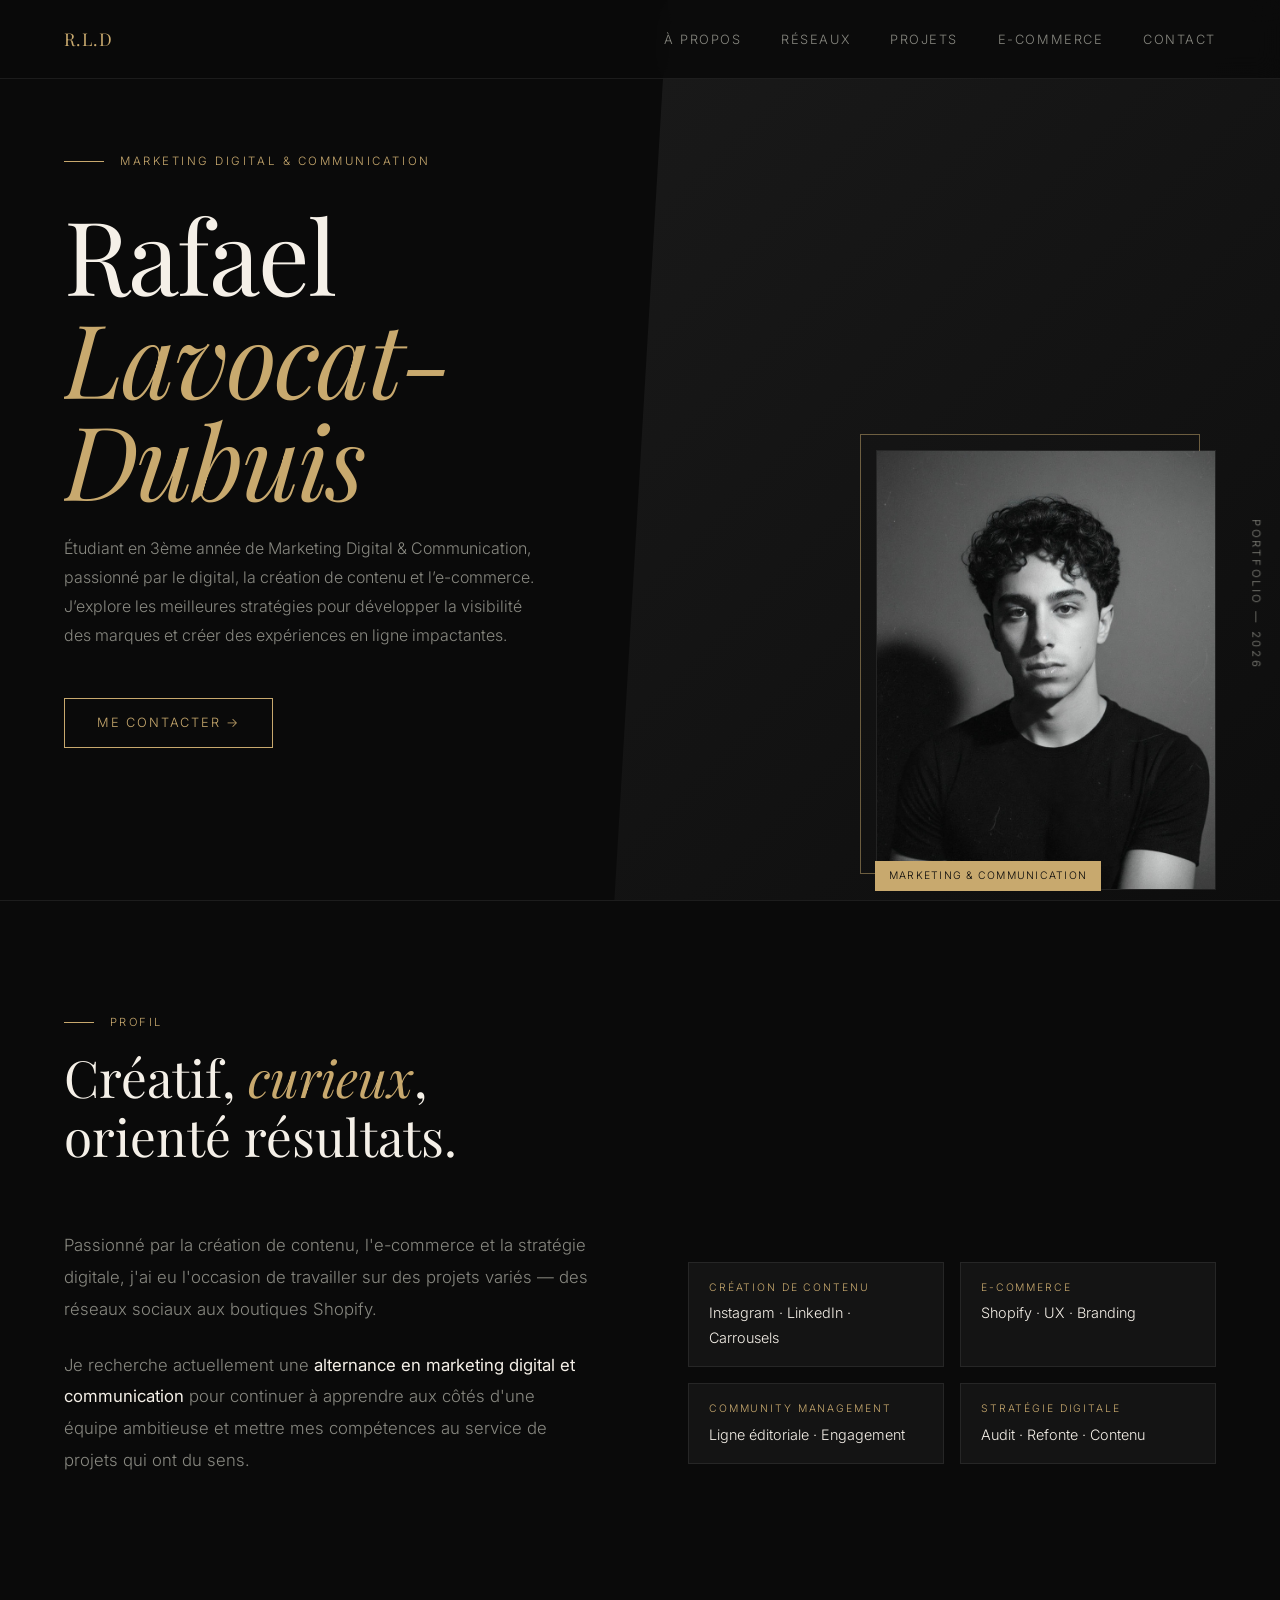
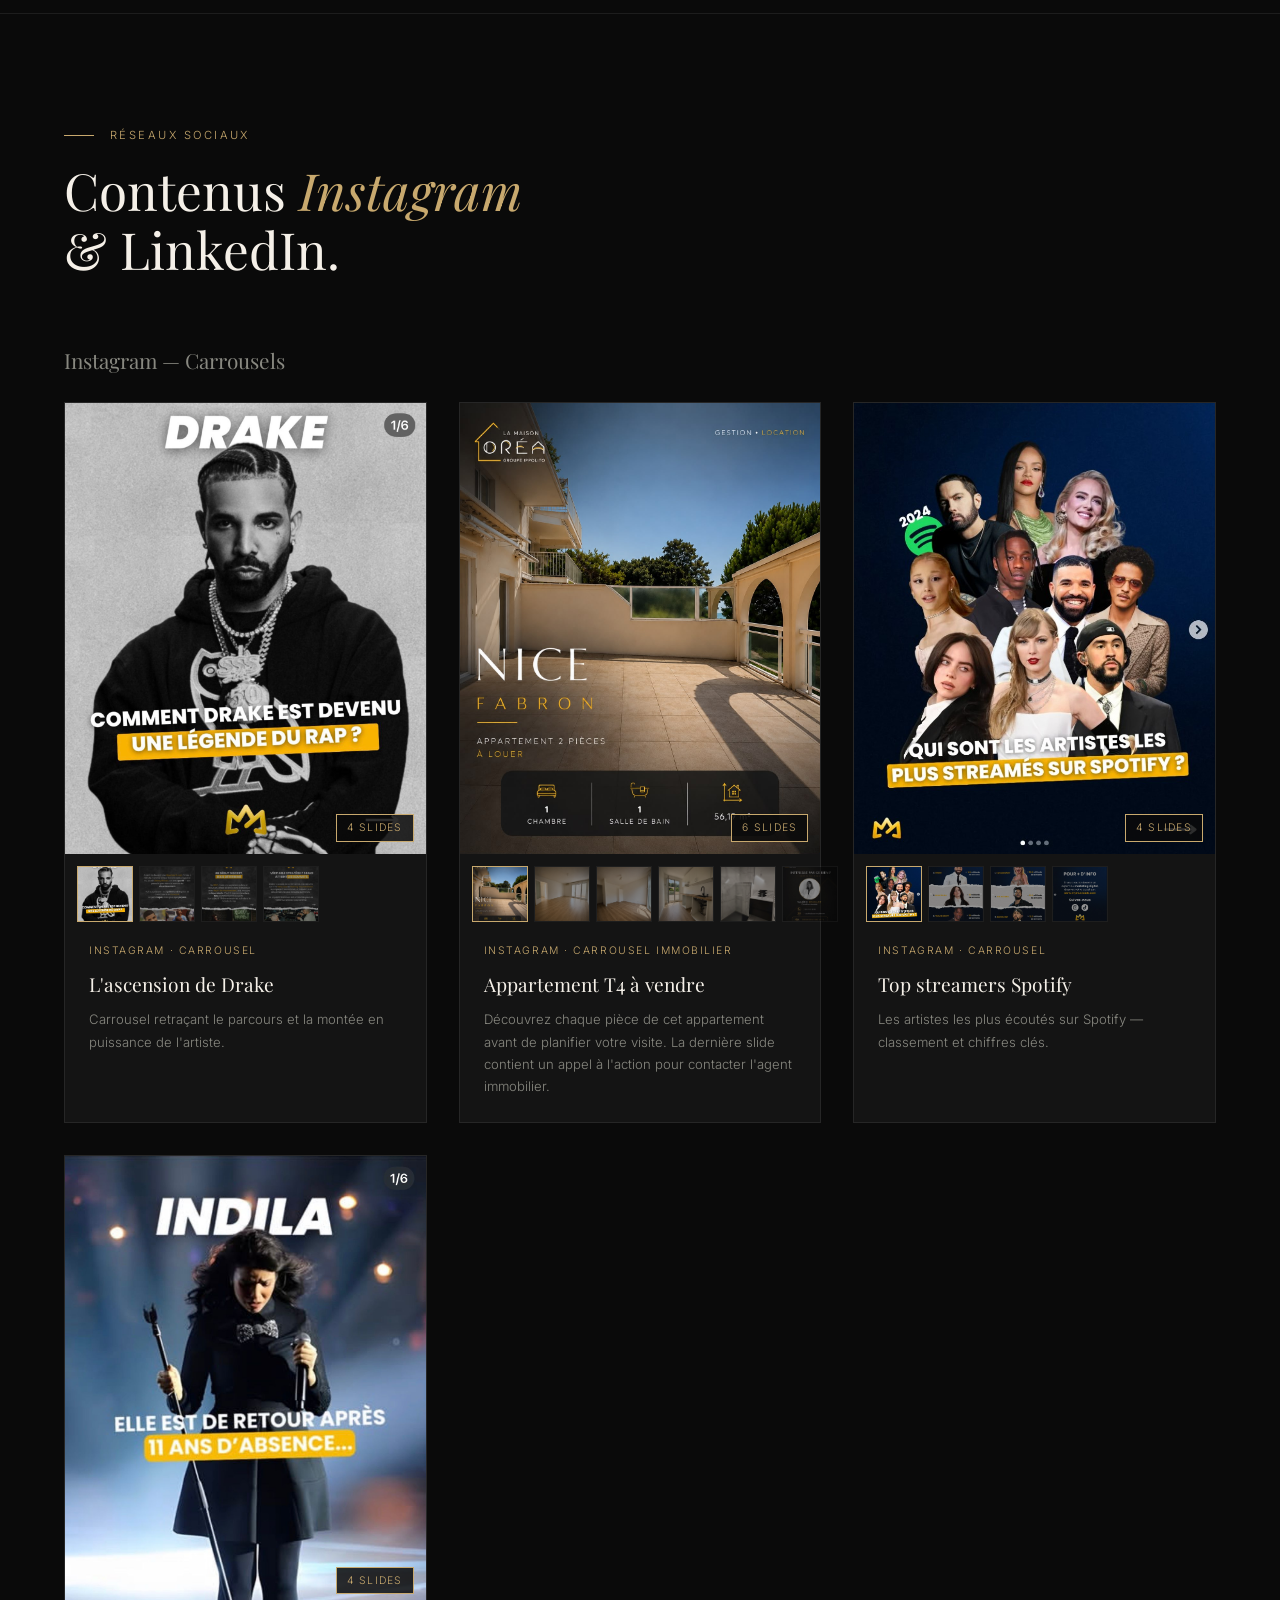
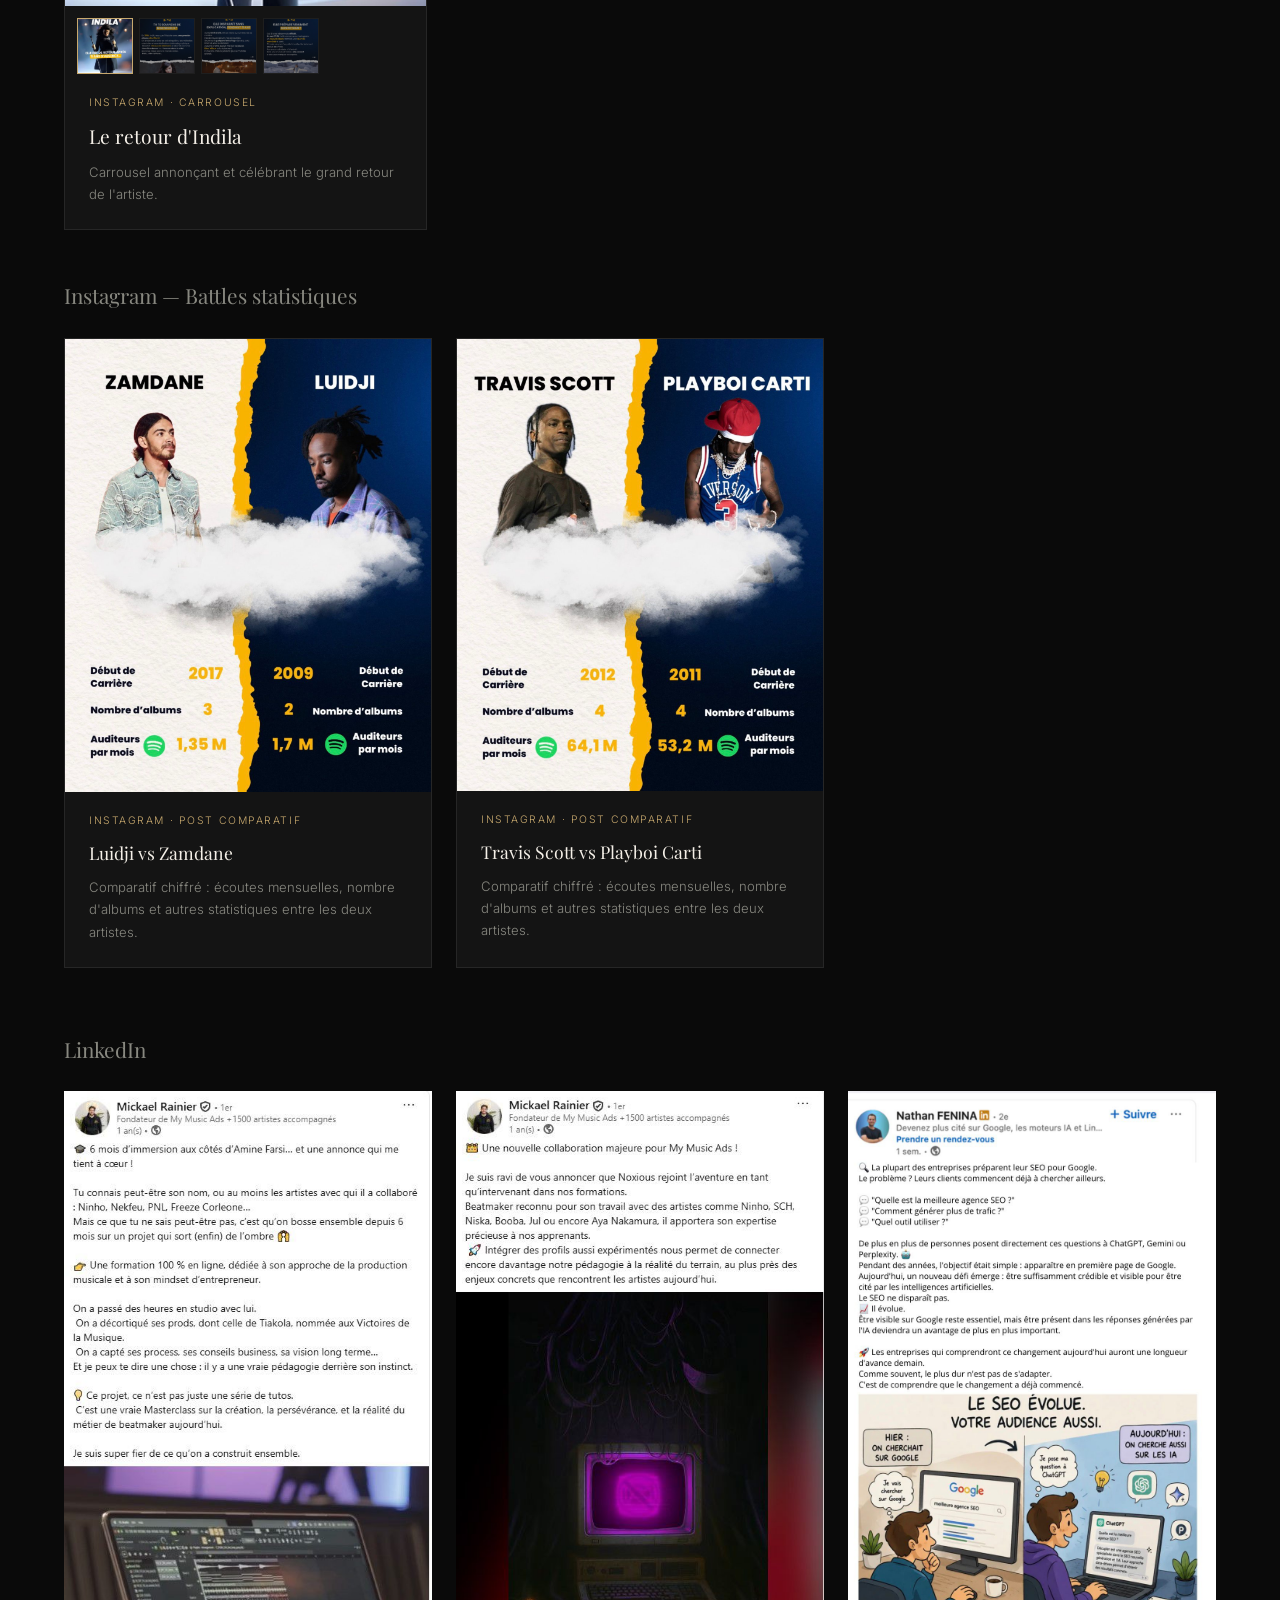
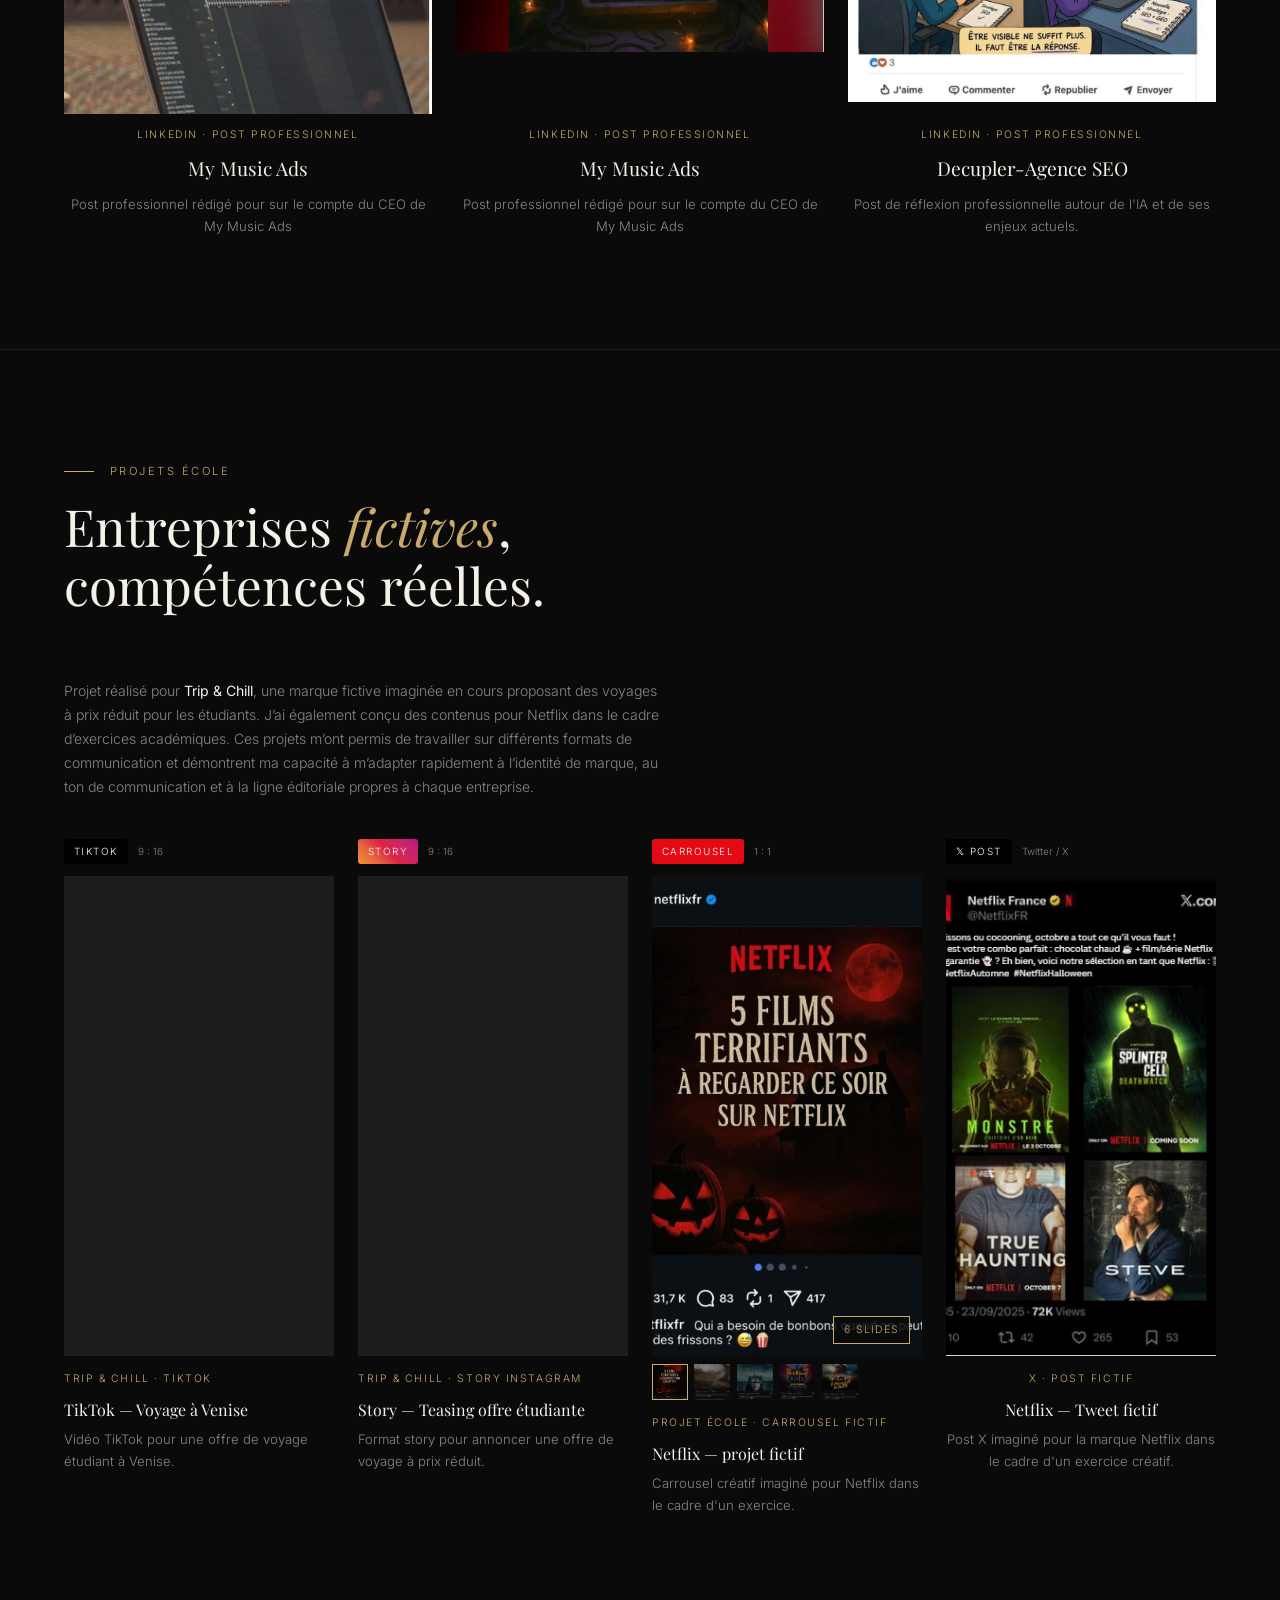
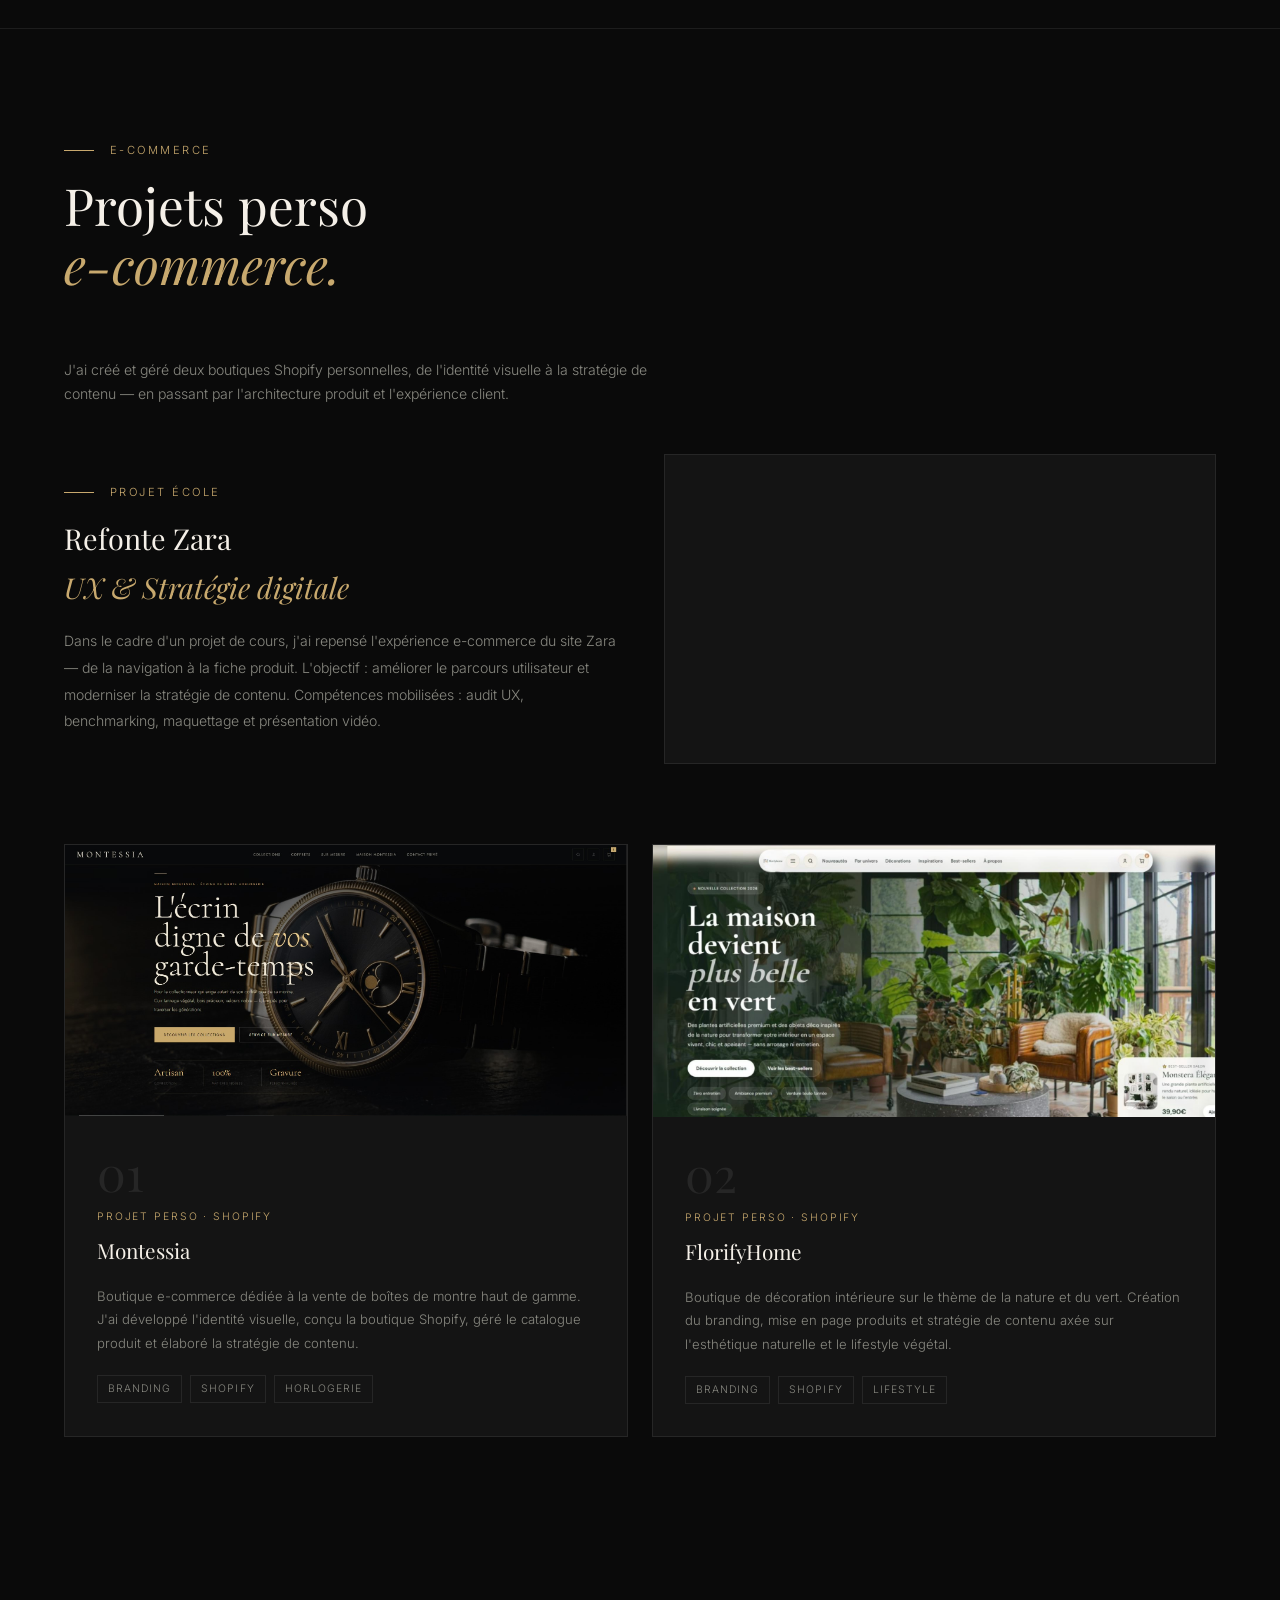
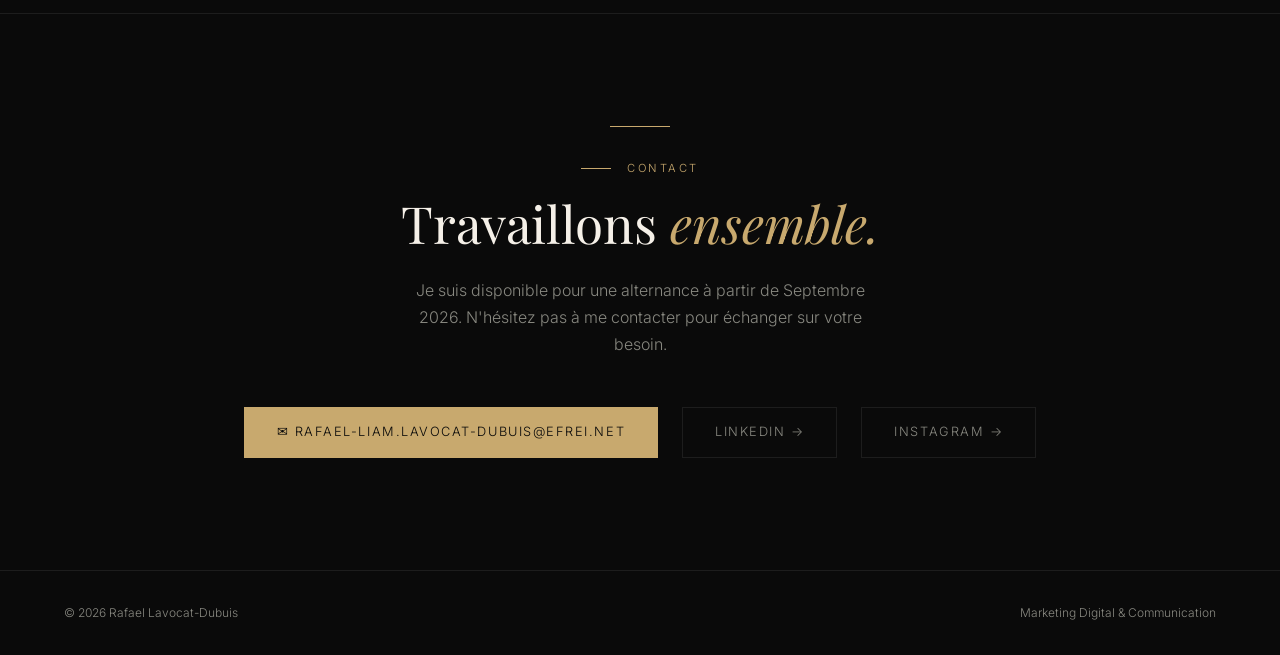
==== commit 943df559: "Add files via upload" ====
--- a/index.html
+++ b/index.html
@@ -558,14 +558,58 @@
     overflow: hidden;
   }
   .vs-card img {
-    width: 100%; aspect-ratio: 4/3;
-    object-fit: cover;
-    cursor: pointer;
+    width: 100%; height: auto;
+    display: block;
+    cursor: default;
   }
   .vs-card-body { padding: 1.25rem 1.5rem 1.5rem; }
 
   @media (max-width: 900px) {
+    /* NAV */
     nav { padding: 1.2rem 2rem; }
+    .nav-links { display: none; }
+    .hero { padding: 0 2rem; }
+    .hero-img-wrap { display: none; }
+    .hero-name { font-size: 3.5rem; }
+
+    /* SECTIONS */
+    section { padding: 4rem 2rem; }
+
+    /* ABOUT */
+    .about-grid { grid-template-columns: 1fr; gap: 3rem; }
+    .skills-grid { grid-template-columns: 1fr 1fr; }
+
+    /* PROJETS */
+    .projects-grid { grid-template-columns: 1fr; }
+
+    /* PDP GRID */
+    .pdp-grid { grid-template-columns: 1fr; }
+
+    /* ECOM GRID */
+    .ecom-grid { grid-template-columns: 1fr; }
+
+    /* LINKEDIN 3 colonnes → 1 colonne */
+    div[style*="grid-template-columns:repeat(3,1fr)"] {
+      grid-template-columns: 1fr !important;
+    }
+
+    /* PROJETS ÉCOLE 3 colonnes → 1 colonne */
+    div[style*="grid-template-columns:1fr 1fr 1fr"] {
+      grid-template-columns: 1fr !important;
+    }
+
+    /* PROJETS ÉCOLE 2 colonnes → 1 colonne */
+    div[style*="grid-template-columns:1fr 1fr"] {
+      grid-template-columns: 1fr !important;
+    }
+
+    /* ZARA grid 2 colonnes → 1 colonne */
+    div[style*="grid-template-columns:1fr 1fr;gap:3rem"] {
+      grid-template-columns: 1fr !important;
+    }
+
+    /* CONTACT */
+    .contact-links { flex-direction: column; gap: 1rem; align-items: center; }
     .nav-links { gap: 1.5rem; }
     section { padding: 5rem 2rem; }
     .hero { padding: 0 2rem; min-height: auto; padding-top: 8rem; padding-bottom: 4rem; flex-direction: column; }
@@ -578,11 +622,49 @@
     .ecom-grid { grid-template-columns: 1fr; }
     footer { flex-direction: column; gap: 1rem; text-align: center; }
   }
+
+  @media (max-width: 600px) {
+    .hero-name { font-size: 2.8rem; }
+    section { padding: 3rem 1.5rem; }
+    nav { padding: 1rem 1.5rem; }
+    .skills-grid { grid-template-columns: 1fr; }
+    .hero-eyebrow { font-size: 0.65rem; }
+  }
+
+  .linkedin-grid .pdp-card,
+  .linkedin-grid .pdp-card:hover {
+    border: none !important;
+    outline: none !important;
+    box-shadow: none !important;
+    background: transparent !important;
+    padding: 0 !important;
+    display: flex !important;
+    flex-direction: column !important;
+  }
+  .linkedin-grid .pdp-card img,
+  .linkedin-grid .pdp-main-img {
+    border: none !important;
+    box-shadow: none !important;
+    outline: none !important;
+  }
+  .linkedin-grid .pdp-main-img {
+    background: transparent !important;
+  }
+  .linkedin-grid .pdp-body {
+    padding: 0.75rem 0 0 !important;
+    margin-top: auto;
+    text-align: center;
+  }
+  .linkedin-grid .pdp-tag,
+  .linkedin-grid .pdp-title,
+  .linkedin-grid .pdp-desc {
+    text-align: center;
+  }
 </style>
 </head>
 <body>
 
-<!-- NAV -->
+<!-- NAV --> <!-- v6 -->
 <nav>
   <div class="nav-logo">R.L.D</div>
   <ul class="nav-links">
@@ -609,9 +691,7 @@
       <span class="last">Lavocat-Dubuis</span>
     </h1>
     <p class="hero-sub fade-up delay-3">
-      Étudiant en 3ème année de Marketing Digital & Communication,
-      je crée des contenus qui parlent, des boutiques qui vendent
-      et des stratégies qui convertissent.
+      Étudiant en 3ème année de Marketing Digital & Communication, passionné par le digital, la création de contenu et l’e-commerce. J’explore les meilleures stratégies pour développer la visibilité des marques et créer des expériences en ligne impactantes.
     </p>
     <a href="#contact" class="hero-cta fade-up delay-4">Me contacter →</a>
   </div>
@@ -624,8 +704,7 @@
   <div class="about-grid">
     <div class="about-text">
       <p>
-        Je m'appelle <strong>Rafael Lavocat-Dubuis</strong>, étudiant en 3ème année de 
-        Marketing Digital & Communication. Passionné par la création de contenu, 
+       Passionné par la création de contenu, 
         l'e-commerce et la stratégie digitale, j'ai eu l'occasion de travailler 
         sur des projets variés — des réseaux sociaux aux boutiques Shopify.
       </p>
@@ -685,7 +764,7 @@
 
     <div class="pdp-card">
       <div class="pdp-main-img" onclick="openLightbox('immo')">
-        <img id="main-immo" src="immo.jpg" alt="Carrousel Immobilier">
+        <img id="main-immo" src="immo.jpg" alt="Appartement à vendre">
         <div class="pdp-badge">6 slides</div>
       </div>
       <div class="pdp-thumbs">
@@ -697,28 +776,27 @@
         <img src="immo 5.jpg" onclick="swapMain('immo', 'immo 5.jpg', this)" alt="">
       </div>
       <div class="pdp-body">
-        <div class="pdp-tag">Instagram · Carrousel</div>
-        <div class="pdp-title">Visite d'appartement</div>
-        <div class="pdp-desc">Carrousel présentant pièce par pièce un appartement, avec une slide CTA finale invitant à contacter l'agent pour une visite.</div>
+        <div class="pdp-tag">Instagram · Carrousel Immobilier</div>
+        <div class="pdp-title">Appartement T4 à vendre</div>
+        <div class="pdp-desc">Découvrez chaque pièce de cet appartement avant de planifier votre visite. La dernière slide contient un appel à l'action pour contacter l'agent immobilier.</div>
       </div>
     </div>
 
     <div class="pdp-card">
-      <div class="pdp-main-img" onclick="openLightbox('ia')">
-        <img id="main-ia" src="ia.jpeg" alt="IA dans la musique">
-        <div class="pdp-badge">5 slides</div>
+      <div class="pdp-main-img" onclick="openLightbox('spotify')">
+        <img id="main-spotify" src="spotify.jpeg" alt="Artistes les plus streamés sur Spotify">
+        <div class="pdp-badge">4 slides</div>
       </div>
       <div class="pdp-thumbs">
-        <img class="active" src="ia.jpeg" onclick="swapMain('ia', 'ia.jpeg', this)" alt="">
-        <img src="ia 1.jpeg" onclick="swapMain('ia', 'ia 1.jpeg', this)" alt="">
-        <img src="IA 2.jpeg" onclick="swapMain('ia', 'IA 2.jpeg', this)" alt="">
-        <img src="IA 3.jpeg" onclick="swapMain('ia', 'IA 3.jpeg', this)" alt="">
-        <img src="IA 4.jpeg" onclick="swapMain('ia', 'IA 4.jpeg', this)" alt="">
+        <img class="active" src="spotify.jpeg" onclick="swapMain('spotify', 'spotify.jpeg', this)" alt="">
+        <img src="spotify 1.jpeg" onclick="swapMain('spotify', 'spotify 1.jpeg', this)" alt="">
+        <img src="spotify 2.jpeg" onclick="swapMain('spotify', 'spotify 2.jpeg', this)" alt="">
+        <img src="spotify 3.jpeg" onclick="swapMain('spotify', 'spotify 3.jpeg', this)" alt="">
       </div>
       <div class="pdp-body">
         <div class="pdp-tag">Instagram · Carrousel</div>
-        <div class="pdp-title">L'IA dans la musique</div>
-        <div class="pdp-desc">Quelle place reste-t-il pour les artistes face à la montée de l'IA ?</div>
+        <div class="pdp-title">Top streamers Spotify</div>
+        <div class="pdp-desc">Les artistes les plus écoutés sur Spotify — classement et chiffres clés.</div>
       </div>
     </div>
 
@@ -740,25 +818,6 @@
       </div>
     </div>
 
-    <div class="pdp-card">
-      <div class="pdp-main-img" onclick="openLightbox('netflix')">
-        <img id="main-netflix" src="netflix.jpeg" alt="Carrousel Netflix fictif">
-        <div class="pdp-badge">6 slides</div>
-      </div>
-      <div class="pdp-thumbs">
-        <img class="active" src="netflix.jpeg" onclick="swapMain('netflix', 'netflix.jpeg', this)" alt="">
-        <img src="netflix 1.jpeg" onclick="swapMain('netflix', 'netflix 1.jpeg', this)" alt="">
-        <img src="netflix 2.jpeg" onclick="swapMain('netflix', 'netflix 2.jpeg', this)" alt="">
-        <img src="netflix 3.jpeg" onclick="swapMain('netflix', 'netflix 3.jpeg', this)" alt="">
-        <img src="netflix 4.jpeg" onclick="swapMain('netflix', 'netflix 4.jpeg', this)" alt="">
-      </div>
-      <div class="pdp-body">
-        <div class="pdp-tag">Instagram · Carrousel fictif</div>
-        <div class="pdp-title">Netflix — projet fictif</div>
-        <div class="pdp-desc">Carrousel créatif imaginé pour la marque Netflix dans le cadre d'un exercice personnel.</div>
-      </div>
-    </div>
-
   </div>
 
   <!-- BATTLES -->
@@ -766,7 +825,7 @@
   <div class="projects-grid" style="margin-bottom:4rem;">
 
     <div class="vs-card">
-      <img src="battle luidgi.jpeg" alt="Battle Luidji vs Zamdane" onclick="openLightbox('battle luidgi')">
+      <img src="battle luidgi.jpeg" alt="Battle Luidji vs Zamdane" style="width:100%;height:auto;display:block;cursor:default;">
       <div class="vs-card-body">
         <div class="project-card-tag">Instagram · Post comparatif</div>
         <div class="project-card-title">Luidji vs Zamdane</div>
@@ -775,7 +834,7 @@
     </div>
 
     <div class="vs-card">
-      <img src="battle travis.jpeg" alt="Battle Travis Scott vs Playboi Carti" onclick="openLightbox('battle travis')">
+      <img src="battle travis.jpeg" alt="Battle Travis Scott vs Playboi Carti" style="width:100%;height:auto;display:block;cursor:default;">
       <div class="vs-card-body">
         <div class="project-card-tag">Instagram · Post comparatif</div>
         <div class="project-card-title">Travis Scott vs Playboi Carti</div>
@@ -787,30 +846,31 @@
 
   <!-- LINKEDIN -->
   <h3 style="font-family:var(--font-display);font-size:1.3rem;font-weight:400;margin-bottom:1.5rem;color:var(--text-muted);">LinkedIn</h3>
-  <div class="pdp-grid">
+  <div style="display:grid;grid-template-columns:repeat(3,1fr);gap:1.5rem;" class="linkedin-grid">
 
     <div class="pdp-card">
-      <div class="pdp-main-img" onclick="openLightbox('linkedin-mika')">
-        <img id="main-linkedin-mika" src="linkedin mika 1.jpeg" alt="Post LinkedIn Mika">
-      </div>
-      <div class="pdp-thumbs">
-        <img class="active" src="linkedin mika 1.jpeg" onclick="swapMain('linkedin-mika', 'linkedin mika 1.jpeg', this)" alt="">
-        <img src="linkedin mika 2.jpeg" onclick="swapMain('linkedin-mika', 'linkedin mika 2.jpeg', this)" alt="">
-      </div>
+      <img src="linkedin mika 1.jpeg" alt="Post LinkedIn Mika 1" style="width:100%;height:auto;max-height:650px;object-fit:contain;display:block;">
       <div class="pdp-body">
         <div class="pdp-tag">LinkedIn · Post professionnel</div>
-        <div class="pdp-title">Mika — entreprise de musique</div>
-        <div class="pdp-desc">Post professionnel rédigé pour une entreprise fictive du secteur musical.</div>
+        <div class="pdp-title">My Music Ads</div>
+        <div class="pdp-desc">Post professionnel rédigé pour sur le compte du CEO de My Music Ads</div>
       </div>
     </div>
 
     <div class="pdp-card">
-      <div class="pdp-main-img" onclick="openLightbox('linkedin-nathan')">
-        <img id="main-linkedin-nathan" src="linkedin nathan.jpeg" alt="Post LinkedIn Nathan">
-      </div>
+      <img src="linkedin mika 2.jpeg" alt="Post LinkedIn Mika 2" style="width:100%;height:auto;max-height:650px;object-fit:contain;display:block;">
       <div class="pdp-body">
         <div class="pdp-tag">LinkedIn · Post professionnel</div>
-        <div class="pdp-title">L'intelligence artificielle</div>
+        <div class="pdp-title">My Music Ads</div>
+        <div class="pdp-desc">Post professionnel rédigé pour sur le compte du CEO de My Music Ads</div>
+      </div>
+    </div>
+
+    <div class="pdp-card">
+      <img src="linkedin nathan.jpeg" alt="Post LinkedIn Nathan" style="width:100%;height:auto;max-height:650px;object-fit:contain;display:block;">
+      <div class="pdp-body">
+        <div class="pdp-tag">LinkedIn · Post professionnel</div>
+        <div class="pdp-title">Decupler-Agence SEO</div>
         <div class="pdp-desc">Post de réflexion professionnelle autour de l'IA et de ses enjeux actuels.</div>
       </div>
     </div>
@@ -825,30 +885,82 @@
 
   <p style="font-size:0.88rem;color:var(--text-muted);margin-bottom:2.5rem;max-width:600px;">
     Projet réalisé pour <strong style="color:var(--text);font-weight:400;">Trip & Chill</strong>, une marque fictive
-    imaginée en cours proposant des voyages à prix réduit pour les étudiants.
+    imaginée en cours proposant des voyages à prix réduit pour les étudiants. J’ai également conçu des contenus pour Netflix dans le cadre d’exercices académiques. Ces projets m’ont permis de travailler sur différents formats de communication et démontrent ma capacité à m’adapter rapidement à l’identité de marque, au ton de communication et à la ligne éditoriale propres à chaque entreprise.
   </p>
 
-  <div class="projects-grid">
-
-    <div class="project-card">
-      <div class="project-card-img">
-        <iframe width="100%" height="100%" style="aspect-ratio:9/16;" src="https://www.youtube.com/embed/SlumHJwt-K8" title="TikTok Trip and Chill" frameborder="0" allow="accelerometer; autoplay; clipboard-write; encrypted-media; gyroscope; picture-in-picture" allowfullscreen></iframe>
-      </div>
-      <div class="project-card-body">
+  <!-- Grille projets école : 3 formats côte à côte, hauteur fixe harmonisée -->
+  <div style="display:grid;grid-template-columns:1fr 1fr 1fr 1fr;gap:1.5rem;align-items:start;max-width:1370px;">
+
+    <!-- TIKTOK 9:16 -->
+    <div>
+      <div style="display:flex;align-items:center;gap:0.6rem;margin-bottom:0.75rem;">
+        <span style="font-size:0.62rem;letter-spacing:0.15em;text-transform:uppercase;color:#fff;background:#000;padding:4px 10px;border-radius:3px;">TikTok</span>
+        <span style="font-size:0.62rem;color:var(--text-muted);">9 : 16</span>
+      </div>
+      <div style="width:100%;height:480px;background:var(--bg-card2);overflow:hidden;">
+        <iframe width="100%" height="100%" src="https://www.youtube.com/embed/SlumHJwt-K8" title="TikTok Trip and Chill" frameborder="0" allow="accelerometer; autoplay; clipboard-write; encrypted-media; gyroscope; picture-in-picture" allowfullscreen style="display:block;border:none;"></iframe>
+      </div>
+      <div style="padding:0.9rem 0 0;">
         <div class="project-card-tag">Trip & Chill · TikTok</div>
-        <div class="project-card-title">TikTok — Voyage à Venise</div>
-        <div class="project-card-desc">Vidéo TikTok mettant en avant une offre de voyage étudiant à Venise, pensée pour capter l'attention en quelques secondes.</div>
-      </div>
-    </div>
-
-    <div class="project-card">
-      <div class="project-card-img">
-        <iframe width="100%" height="100%" style="aspect-ratio:9/16;" src="https://www.youtube.com/embed/boIuB-nyfwg" title="Story Trip and Chill" frameborder="0" allow="accelerometer; autoplay; clipboard-write; encrypted-media; gyroscope; picture-in-picture" allowfullscreen></iframe>
-      </div>
-      <div class="project-card-body">
+        <div style="font-family:var(--font-display);font-size:1rem;font-weight:400;color:var(--text);margin:0.3rem 0;">TikTok — Voyage à Venise</div>
+        <div class="project-card-desc">Vidéo TikTok pour une offre de voyage étudiant à Venise.</div>
+      </div>
+    </div>
+
+    <!-- STORY 9:16 -->
+    <div>
+      <div style="display:flex;align-items:center;gap:0.6rem;margin-bottom:0.75rem;">
+        <span style="font-size:0.62rem;letter-spacing:0.15em;text-transform:uppercase;color:#fff;background:linear-gradient(45deg,#f09433,#e6683c,#dc2743,#cc2366,#bc1888);padding:4px 10px;border-radius:3px;">Story</span>
+        <span style="font-size:0.62rem;color:var(--text-muted);">9 : 16</span>
+      </div>
+      <div style="width:100%;height:480px;background:var(--bg-card2);overflow:hidden;">
+        <iframe width="100%" height="100%" src="https://www.youtube.com/embed/boIuB-nyfwg" title="Story Trip and Chill" frameborder="0" allow="accelerometer; autoplay; clipboard-write; encrypted-media; gyroscope; picture-in-picture" allowfullscreen style="display:block;border:none;"></iframe>
+      </div>
+      <div style="padding:0.9rem 0 0;">
         <div class="project-card-tag">Trip & Chill · Story Instagram</div>
-        <div class="project-card-title">Story — Teasing offre étudiante</div>
-        <div class="project-card-desc">Format story pensé pour annoncer une offre de voyage à prix réduit auprès d'une cible étudiante.</div>
+        <div style="font-family:var(--font-display);font-size:1rem;font-weight:400;color:var(--text);margin:0.3rem 0;">Story — Teasing offre étudiante</div>
+        <div class="project-card-desc">Format story pour annoncer une offre de voyage à prix réduit.</div>
+      </div>
+    </div>
+
+    <!-- NETFLIX CARROUSEL 1:1 -->
+    <div>
+      <div style="display:flex;align-items:center;gap:0.6rem;margin-bottom:0.75rem;">
+        <span style="font-size:0.62rem;letter-spacing:0.15em;text-transform:uppercase;color:#fff;background:#E50914;padding:4px 10px;border-radius:3px;">Carrousel</span>
+        <span style="font-size:0.62rem;color:var(--text-muted);">1 : 1</span>
+      </div>
+      <div style="width:100%;height:480px;overflow:hidden;position:relative;cursor:zoom-in;" onclick="openLightbox('netflix')">
+        <img id="main-netflix" src="netflix.jpeg" alt="Carrousel Netflix fictif" style="width:100%;height:100%;object-fit:cover;display:block;">
+        <div class="pdp-badge">6 slides</div>
+      </div>
+      <div style="display:flex;gap:0.4rem;margin-top:0.5rem;">
+        <img src="netflix.jpeg" onclick="event.stopPropagation();swapMain('netflix','netflix.jpeg',this)" style="width:36px;height:36px;object-fit:cover;cursor:pointer;border:1px solid var(--gold);" class="active" alt="">
+        <img src="netflix 1.jpeg" onclick="event.stopPropagation();swapMain('netflix','netflix 1.jpeg',this)" style="width:36px;height:36px;object-fit:cover;cursor:pointer;opacity:0.5;" alt="">
+        <img src="netflix 2.jpeg" onclick="event.stopPropagation();swapMain('netflix','netflix 2.jpeg',this)" style="width:36px;height:36px;object-fit:cover;cursor:pointer;opacity:0.5;" alt="">
+        <img src="netflix 3.jpeg" onclick="event.stopPropagation();swapMain('netflix','netflix 3.jpeg',this)" style="width:36px;height:36px;object-fit:cover;cursor:pointer;opacity:0.5;" alt="">
+        <img src="netflix 4.jpeg" onclick="event.stopPropagation();swapMain('netflix','netflix 4.jpeg',this)" style="width:36px;height:36px;object-fit:cover;cursor:pointer;opacity:0.5;" alt="">
+      </div>
+      <div style="padding:0.9rem 0 0;">
+        <div class="project-card-tag">Projet école · Carrousel fictif</div>
+        <div style="font-family:var(--font-display);font-size:1rem;font-weight:400;color:var(--text);margin:0.3rem 0;">Netflix — projet fictif</div>
+        <div class="project-card-desc">Carrousel créatif imaginé pour Netflix dans le cadre d'un exercice.</div>
+      </div>
+    </div>
+
+
+    <!-- X / TWITTER -->
+    <div>
+      <div style="display:flex;align-items:center;gap:0.6rem;margin-bottom:0.75rem;">
+        <span style="font-size:0.62rem;letter-spacing:0.15em;text-transform:uppercase;color:#fff;background:#000;padding:4px 10px;border-radius:3px;">𝕏 Post</span>
+        <span style="font-size:0.62rem;color:var(--text-muted);">Twitter / X</span>
+      </div>
+      <div style="width:100%;height:480px;overflow:hidden;cursor:zoom-in;" onclick="openLightbox('twitter')">
+        <img src="twitter.jpeg" alt="Post X / Twitter Netflix" style="width:100%;height:100%;object-fit:cover;display:block;">
+      </div>
+      <div style="padding:0.9rem 0 0;text-align:center;">
+        <div class="project-card-tag">X · Post fictif</div>
+        <div style="font-family:var(--font-display);font-size:1rem;font-weight:400;color:var(--text);margin:0.3rem 0;">Netflix — Tweet fictif</div>
+        <div class="project-card-desc">Post X imaginé pour la marque Netflix dans le cadre d'un exercice créatif.</div>
       </div>
     </div>
 
@@ -858,7 +970,8 @@
 <!-- ECOMMERCE -->
 <section id="ecommerce" style="border-top: 1px solid var(--border);">
   <div class="section-eyebrow">E-commerce</div>
-  <h2 class="section-title">Boutiques créées,<br><em>expériences</em> conçues.</h2>
+  <h2 class="section-title">Projets perso<br><em>e-commerce.</em></h2>
+  <p style="font-size:0.88rem;color:var(--text-muted);margin-bottom:3rem;max-width:600px;">J'ai créé et géré deux boutiques Shopify personnelles, de l'identité visuelle à la stratégie de contenu — en passant par l'architecture produit et l'expérience client.</p>
 
   <!-- Refonte Zara video -->
   <div style="margin-bottom:5rem;">
@@ -882,53 +995,48 @@
   </div>
 
   <!-- 3 boutiques -->
-  <div class="ecom-grid">
-
-    <div class="ecom-card">
-      <div class="ec-num">01</div>
-      <div class="ec-tag">Projet école · Shopify</div>
-      <div class="ec-title">Boutique école</div>
-      <div class="ec-desc">
-        Projet réalisé dans le cadre de mes cours. Création d'une boutique Shopify 
-        complète : architecture produit, design des pages, fiches produit et 
-        intégration des éléments de marque.
-      </div>
-      <div class="ec-pills">
-        <span class="ec-pill">Shopify</span>
-        <span class="ec-pill">Design</span>
-        <span class="ec-pill">UX</span>
-      </div>
-    </div>
-
-    <div class="ecom-card">
-      <div class="ec-num">02</div>
-      <div class="ec-tag">Projet perso · Shopify</div>
-      <div class="ec-title">Montessia</div>
-      <div class="ec-desc">
-        Boutique e-commerce dédiée à la vente de boîtes de montre haut de gamme. 
-        J'ai développé l'identité visuelle, conçu la boutique Shopify, géré 
-        le catalogue produit et élaboré la stratégie de contenu.
-      </div>
-      <div class="ec-pills">
-        <span class="ec-pill">Branding</span>
-        <span class="ec-pill">Shopify</span>
-        <span class="ec-pill">Horlogerie</span>
-      </div>
-    </div>
-
-    <div class="ecom-card">
-      <div class="ec-num">03</div>
-      <div class="ec-tag">Projet perso · Shopify</div>
-      <div class="ec-title">FlorifyHome</div>
-      <div class="ec-desc">
-        Boutique de décoration intérieure sur le thème de la nature et du vert. 
-        Création du branding, mise en page produits et stratégie de contenu 
-        axée sur l'esthétique naturelle et le lifestyle végétal.
-      </div>
-      <div class="ec-pills">
-        <span class="ec-pill">Branding</span>
-        <span class="ec-pill">Shopify</span>
-        <span class="ec-pill">Lifestyle</span>
+  <div class="ecom-grid" style="grid-template-columns:1fr 1fr;">
+
+    <div class="ecom-card" style="padding:0;overflow:hidden;">
+      <div style="width:100%;overflow:hidden;background:var(--bg-card2);">
+        <img src="montessia.jpeg" alt="Boutique Montessia" onclick="openLightbox('montessia')" style="width:100%;height:auto;display:block;cursor:zoom-in;transition:transform 0.5s;">
+      </div>
+      <div style="padding:2rem;">
+        <div class="ec-num" style="margin-bottom:0.75rem;">01</div>
+        <div class="ec-tag">Projet perso · Shopify</div>
+        <div class="ec-title">Montessia</div>
+        <div class="ec-desc">
+          Boutique e-commerce dédiée à la vente de boîtes de montre haut de gamme. 
+          J'ai développé l'identité visuelle, conçu la boutique Shopify, géré 
+          le catalogue produit et élaboré la stratégie de contenu.
+        </div>
+        <div class="ec-pills">
+          <span class="ec-pill">Branding</span>
+          <span class="ec-pill">Shopify</span>
+          <span class="ec-pill">Horlogerie</span>
+        </div>
+      </div>
+    </div>
+
+        <div class="ecom-card" style="padding:0;overflow:hidden;">
+      <div style="width:100%;overflow:hidden;background:var(--bg-card2);">
+        <img src="florify.jpeg" alt="Boutique FlorifyHome" onclick="openLightbox('florify')" style="width:100%;height:auto;display:block;cursor:zoom-in;transition:transform 0.5s;">
+      </div>
+      <div style="padding:2rem;">
+        <div class="ec-num" style="margin-bottom:0.75rem;">02</div>
+        <div class="ec-tag">Projet perso · Shopify</div>
+        <div class="ec-title">FlorifyHome</div>
+        <div class="ec-desc">
+          Boutique de décoration intérieure sur le thème de la nature et du vert. 
+          Création du branding, mise en page produits et stratégie de contenu 
+          axée sur l'esthétique naturelle et le lifestyle végétal.
+        </div>
+        <div class="ec-pills">
+          <span class="ec-pill">Branding</span>
+          <span class="ec-pill">Shopify</span>
+          <span class="ec-pill">Lifestyle</span>
+        </div>
+    </div>
       </div>
     </div>
 
@@ -936,47 +1044,9 @@
 
   <!-- Screenshots placeholder -->
   <p style="font-size:0.8rem;color:var(--text-muted);margin-bottom:1.5rem;letter-spacing:0.05em;">
-    Captures d'écran des boutiques — remplace les placeholders par tes screenshots
+    
   </p>
-  <div class="projects-grid">
-    <div class="project-card">
-      <div class="project-card-img">
-        <div class="placeholder-img">
-          <div class="pi-icon">🛍</div>
-          <div class="pi-text">Screenshot boutique école</div>
-        </div>
-      </div>
-      <div class="project-card-body">
-        <div class="project-card-tag">Shopify · École</div>
-        <div class="project-card-title">Page d'accueil</div>
-      </div>
-    </div>
-    <div class="project-card">
-      <div class="project-card-img">
-        <div class="placeholder-img">
-          <div class="pi-icon">⌚</div>
-          <div class="pi-text">Screenshot Montessia</div>
-        </div>
-      </div>
-      <div class="project-card-body">
-        <div class="project-card-tag">Shopify · Montessia</div>
-        <div class="project-card-title">Page d'accueil</div>
-      </div>
-    </div>
-    <div class="project-card">
-      <div class="project-card-img">
-        <div class="placeholder-img">
-          <div class="pi-icon">🌿</div>
-          <div class="pi-text">Screenshot FlorifyHome</div>
-        </div>
-      </div>
-      <div class="project-card-body">
-        <div class="project-card-tag">Shopify · FlorifyHome</div>
-        <div class="project-card-title">Page d'accueil</div>
-      </div>
-    </div>
-  </div>
-</section>
+  </section>
 
 <!-- CONTACT -->
 <section class="contact" id="contact">
@@ -984,13 +1054,13 @@
   <div class="section-eyebrow" style="justify-content:center;">Contact</div>
   <h2 class="section-title">Travaillons <em>ensemble.</em></h2>
   <p class="contact-sub">
-    Je suis disponible pour une alternance à partir de [date]. 
+    Je suis disponible pour une alternance à partir de Septembre 2026. 
     N'hésitez pas à me contacter pour échanger sur votre besoin.
   </p>
   <div class="contact-links">
-    <a href="mailto:ton@email.com" class="contact-link primary">✉ ton@email.com</a>
-    <a href="https://linkedin.com/in/tonprofil" target="_blank" class="contact-link">LinkedIn →</a>
-    <a href="https://instagram.com/toncompte" target="_blank" class="contact-link">Instagram →</a>
+    <a href="mailto:rafael-liam.lavocat-dubuis@efrei.net" class="contact-link primary">✉ rafael-liam.lavocat-dubuis@efrei.net</a>
+    <a href="https://www.linkedin.com/in/rafael-liam-lavocat-dubuis/" target="_blank" class="contact-link">LinkedIn →</a>
+    <a href="https://www.instagram.com/raf_ldu/" target="_blank" class="contact-link">Instagram →</a>
   </div>
 </section>
 
@@ -1013,13 +1083,18 @@
   const carousels = {
     'drake': ['drake.jpeg', 'drake 1.jpeg', 'drake 2.jpeg', 'drake 3.jpeg'],
     'immo': ['immo.jpg', 'immo 1.jpg', 'immo 2.jpg', 'immo 3.jpg', 'immo 4.jpg', 'immo 5.jpg'],
-    'ia': ['ia.jpeg', 'ia 1.jpeg', 'IA 2.jpeg', 'IA 3.jpeg', 'IA 4.jpeg'],
+    'spotify': ['spotify.jpeg', 'spotify 1.jpeg', 'spotify 2.jpeg', 'spotify 3.jpeg'],
     'indila': ['indila.jpeg', 'indila 1.jpeg', 'indila 2.jpeg', 'indila 3.jpeg'],
     'netflix': ['netflix.jpeg', 'netflix 1.jpeg', 'netflix 2.jpeg', 'netflix 3.jpeg', 'netflix 4.jpeg', 'netflix 5.jpg'],
     'battle luidgi': ['battle luidgi.jpeg'],
     'battle travis': ['battle travis.jpeg'],
     'linkedin-mika': ['linkedin mika 1.jpeg', 'linkedin mika 2.jpeg'],
-    'linkedin-nathan': ['linkedin nathan.jpeg']
+    'linkedin-mika-1': ['linkedin mika 1.jpeg'],
+    'linkedin-mika-2': ['linkedin mika 2.jpeg'],
+    'linkedin-nathan': ['linkedin nathan.jpeg'],
+    'montessia': ['montessia.jpeg'],
+    'florify': ['florify.jpeg'],
+    'twitter': ['twitter.jpeg']
   };
 
   let currentCarousel = [];
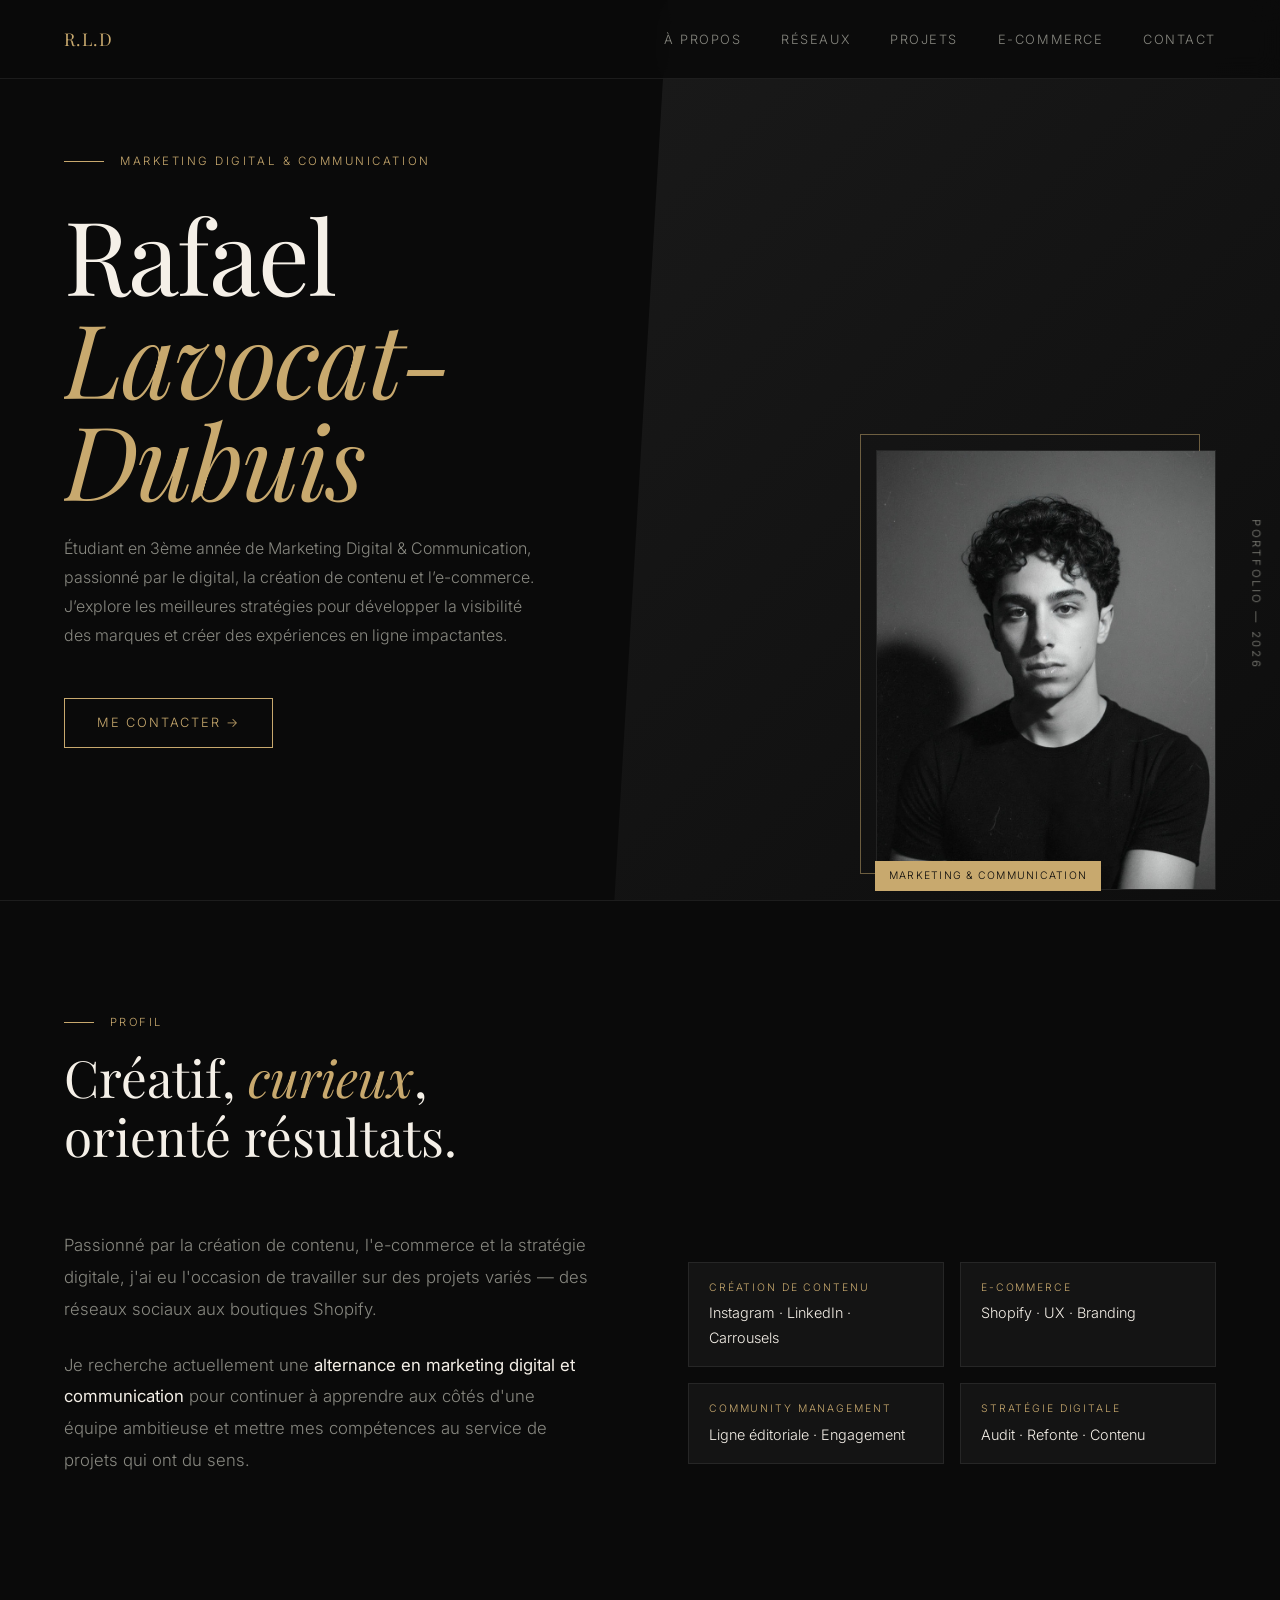
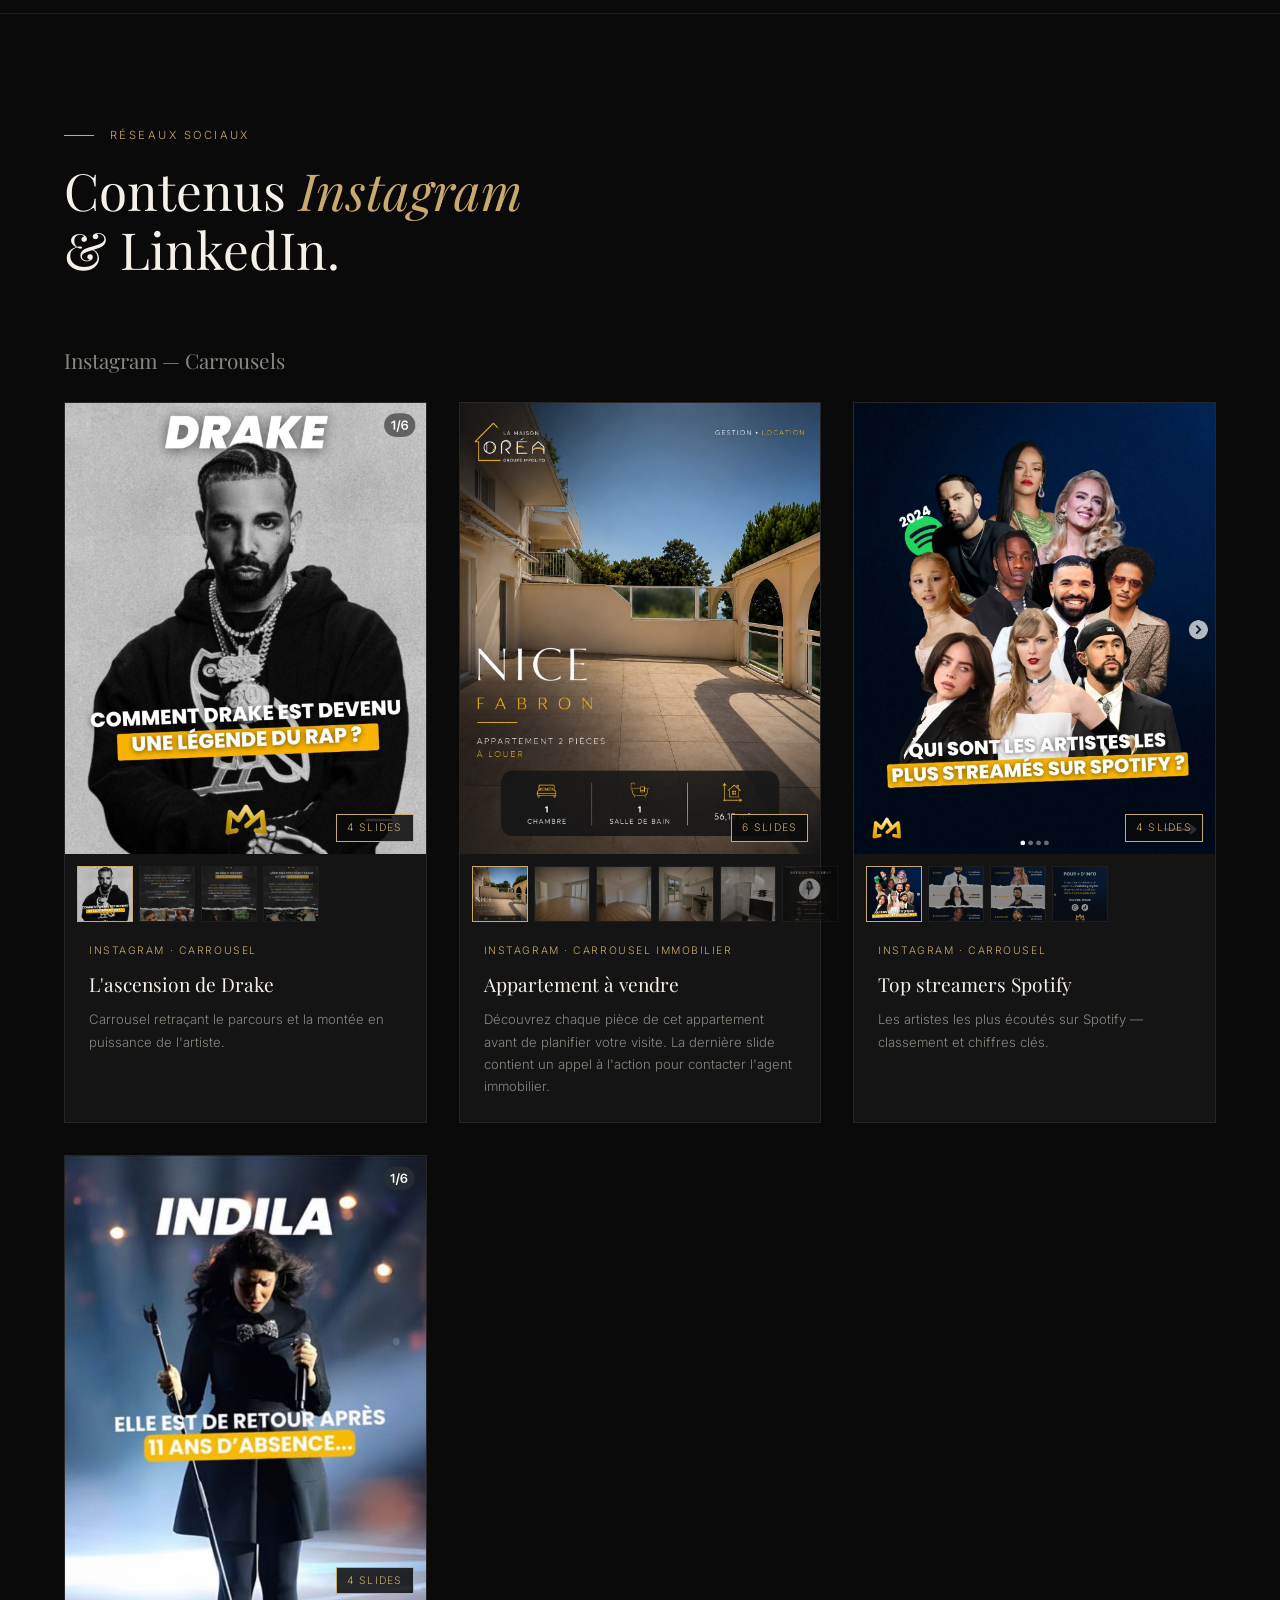
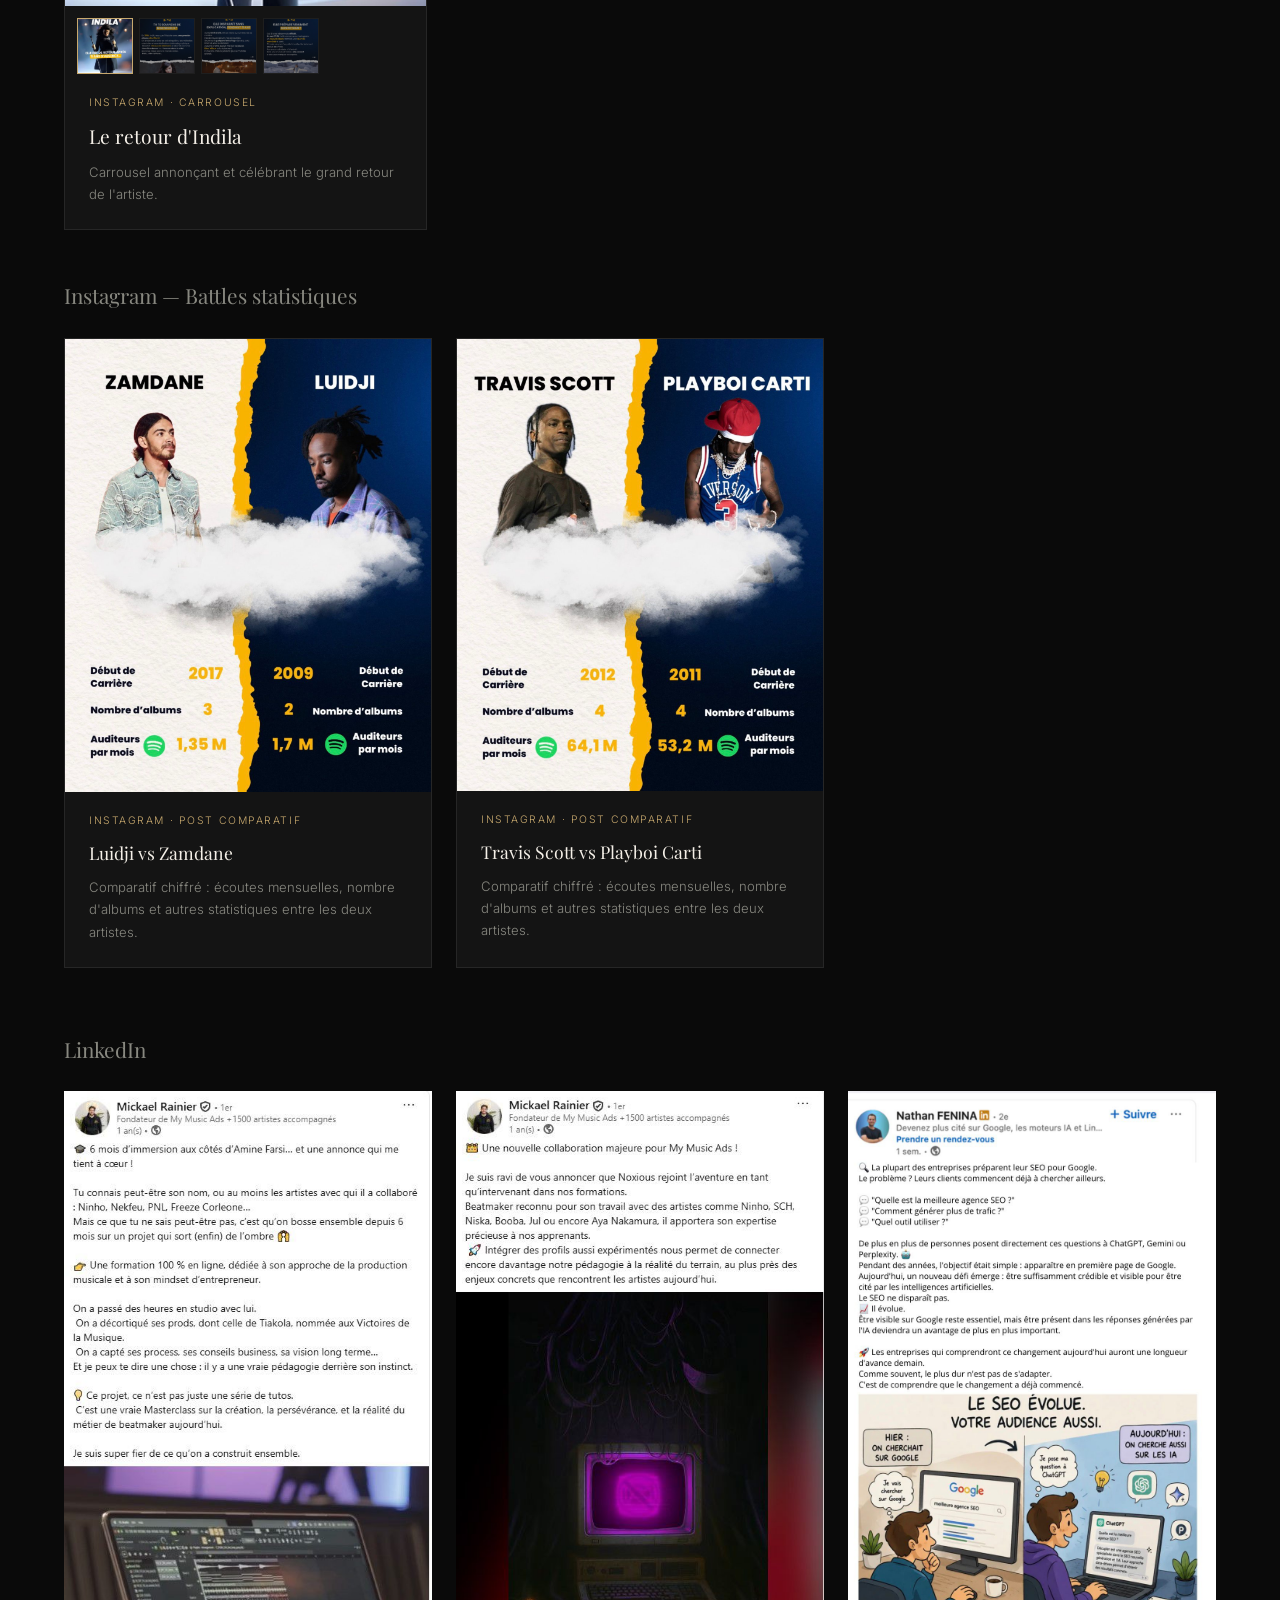
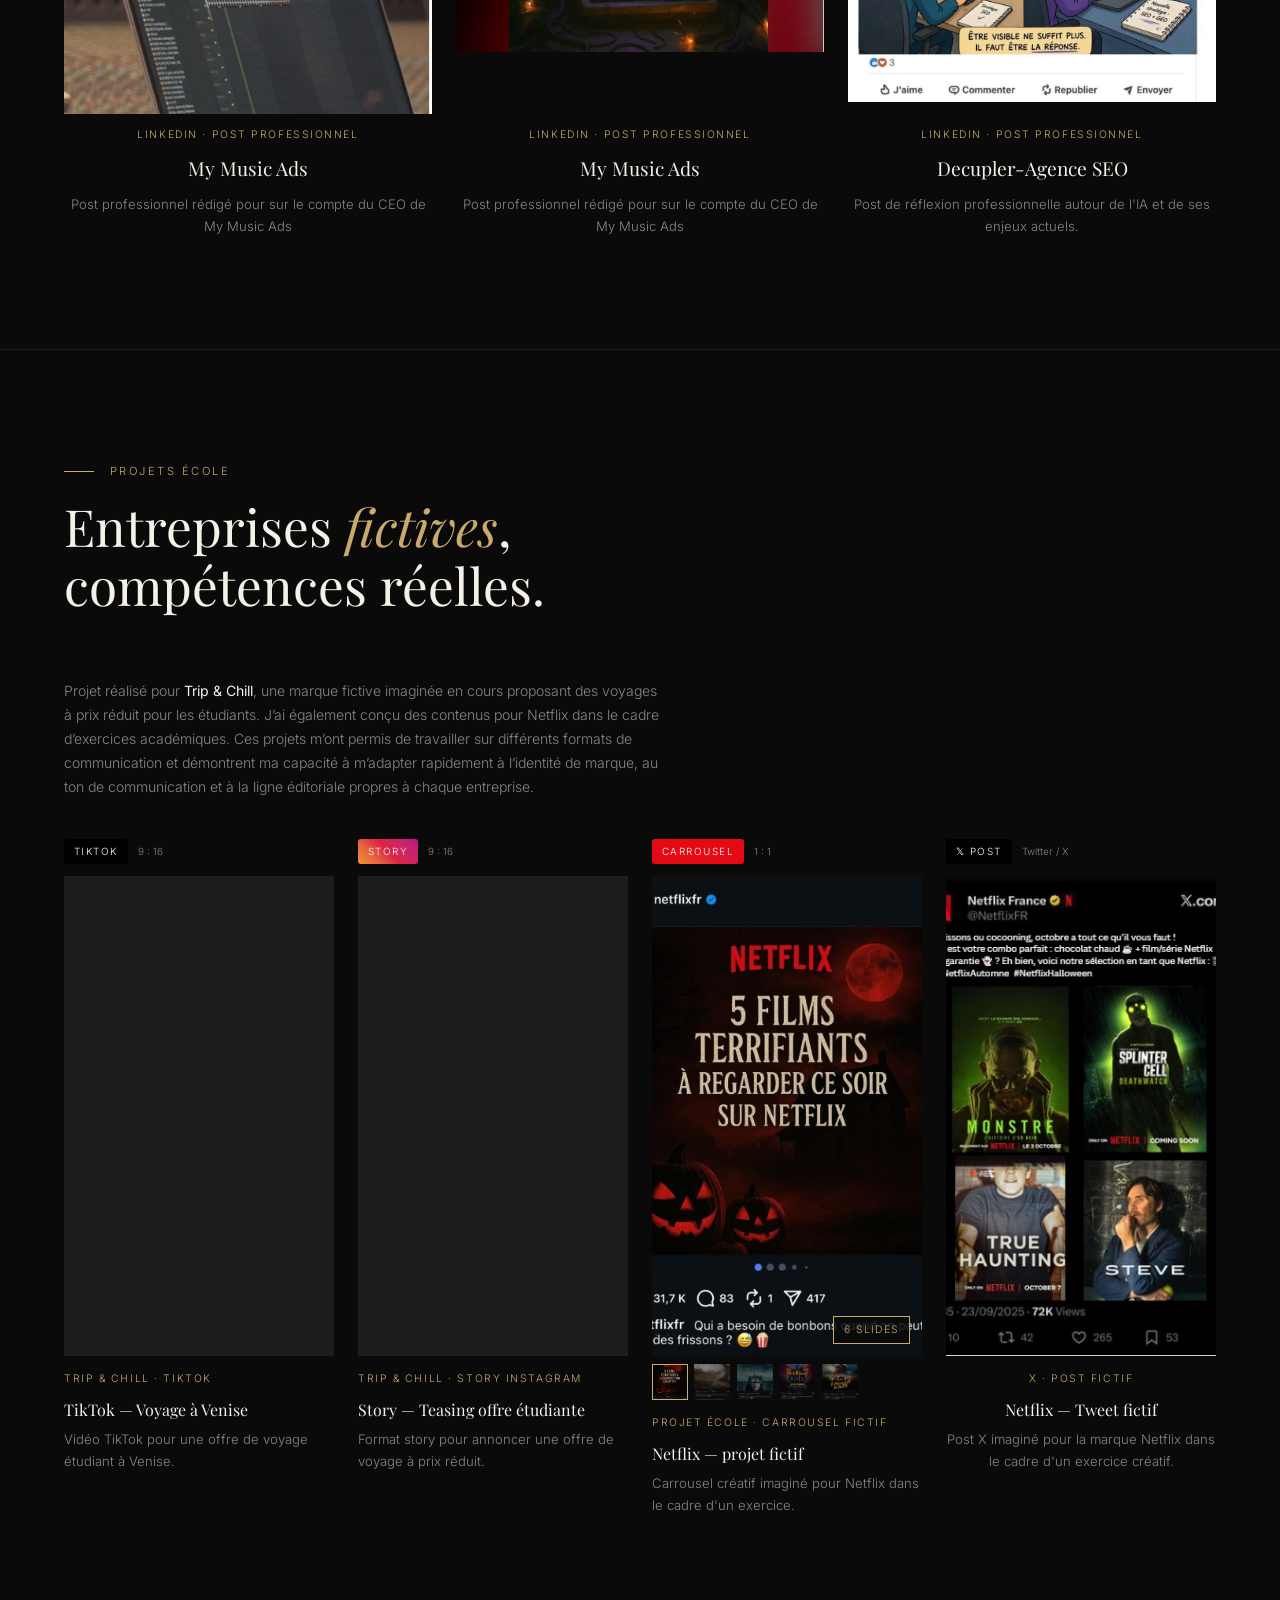
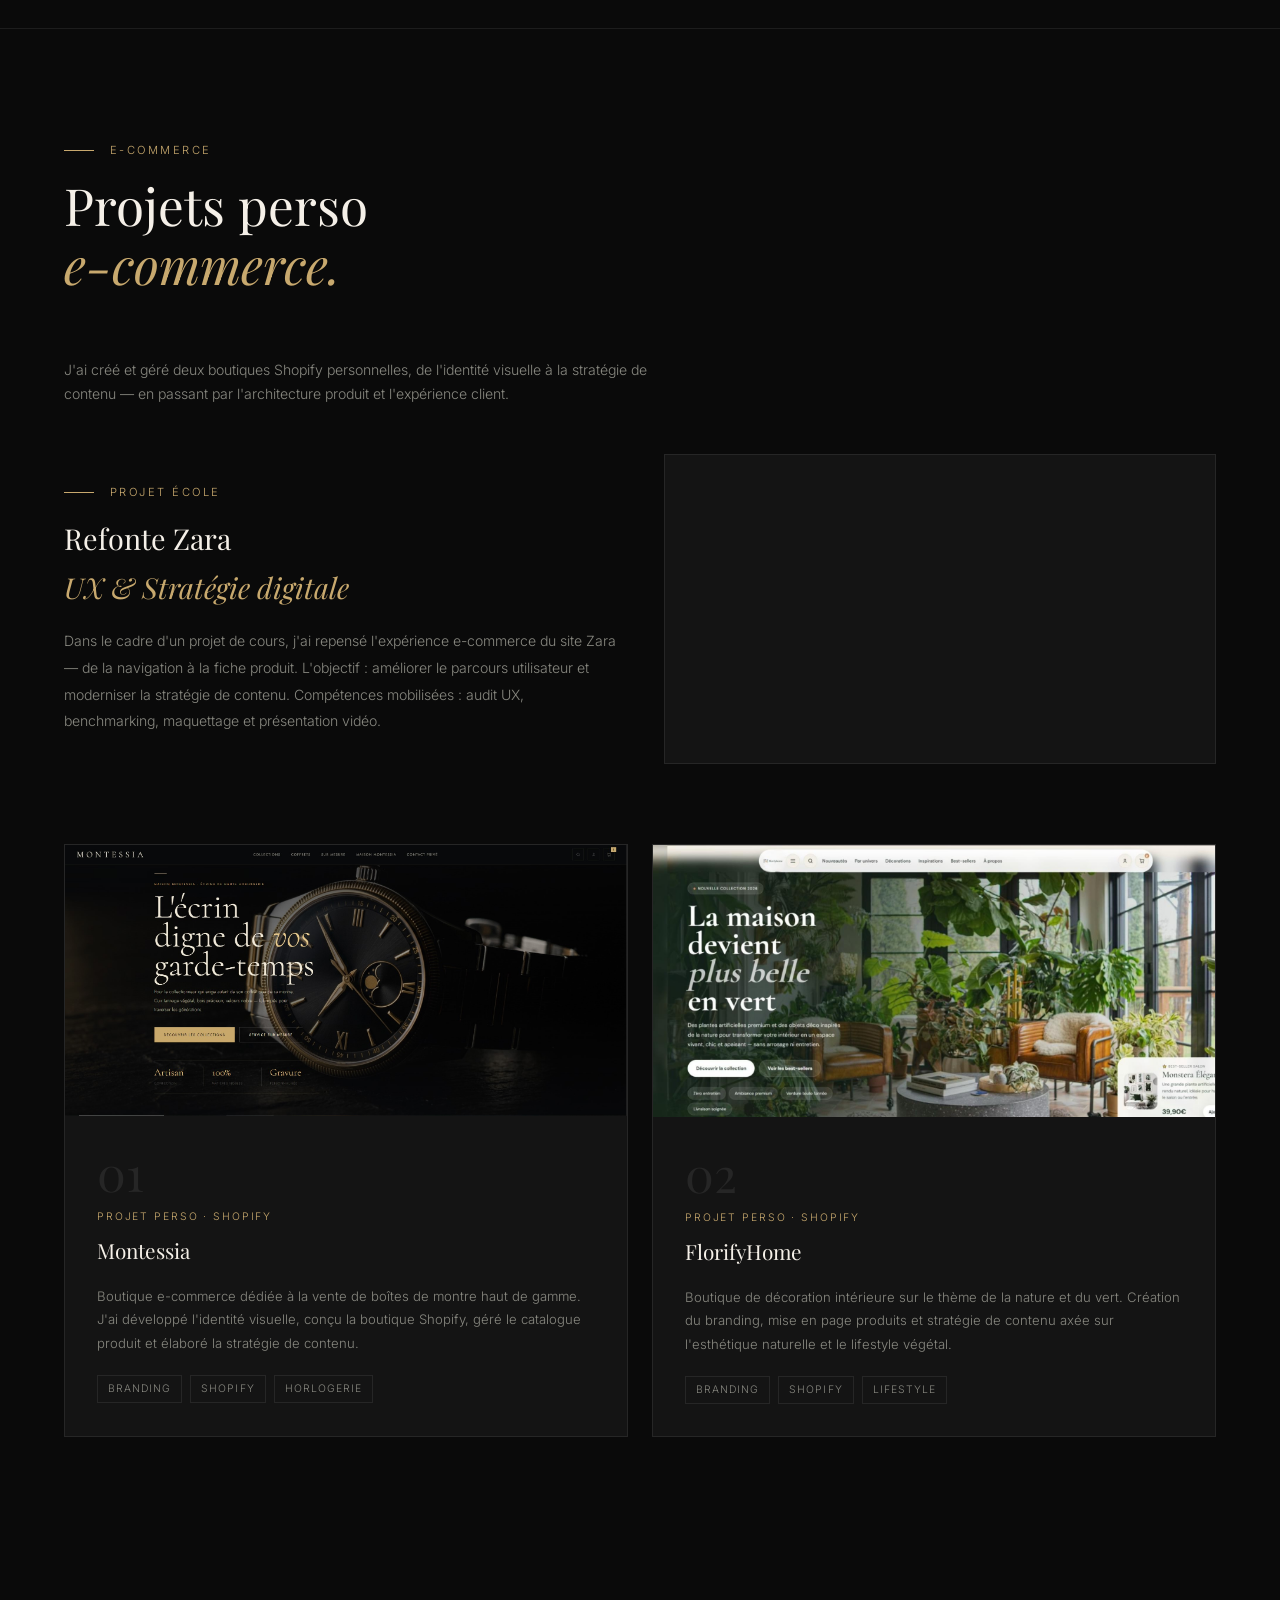
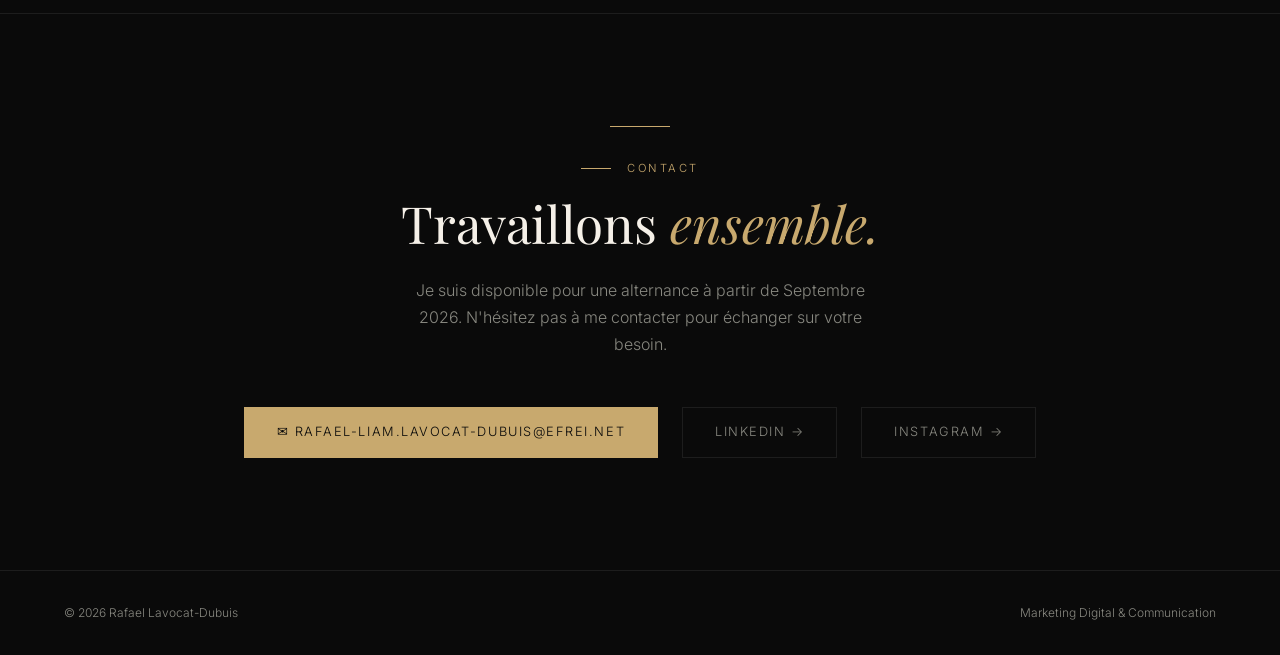
==== commit ab194f25: "Update index.html" ====
--- a/index.html
+++ b/index.html
@@ -777,7 +777,7 @@
       </div>
       <div class="pdp-body">
         <div class="pdp-tag">Instagram · Carrousel Immobilier</div>
-        <div class="pdp-title">Appartement T4 à vendre</div>
+        <div class="pdp-title">Appartement à vendre</div>
         <div class="pdp-desc">Découvrez chaque pièce de cet appartement avant de planifier votre visite. La dernière slide contient un appel à l'action pour contacter l'agent immobilier.</div>
       </div>
     </div>
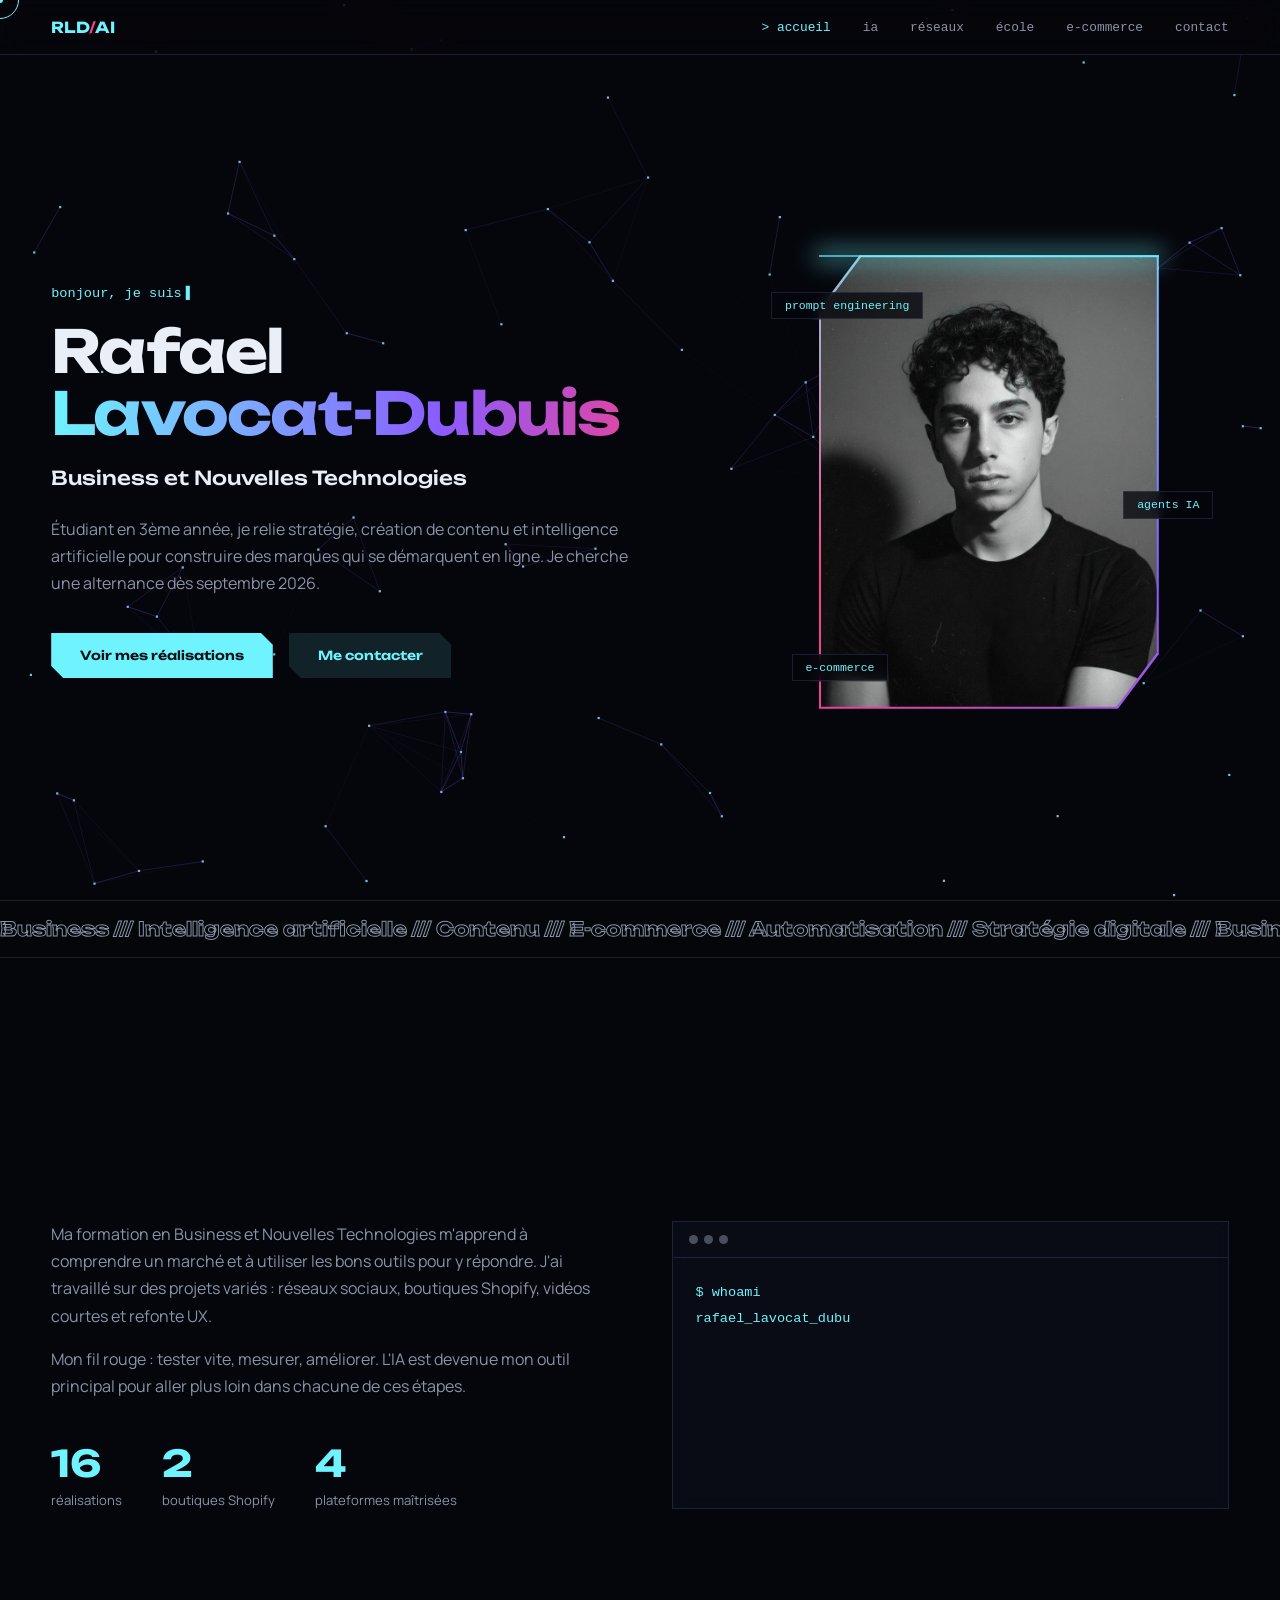
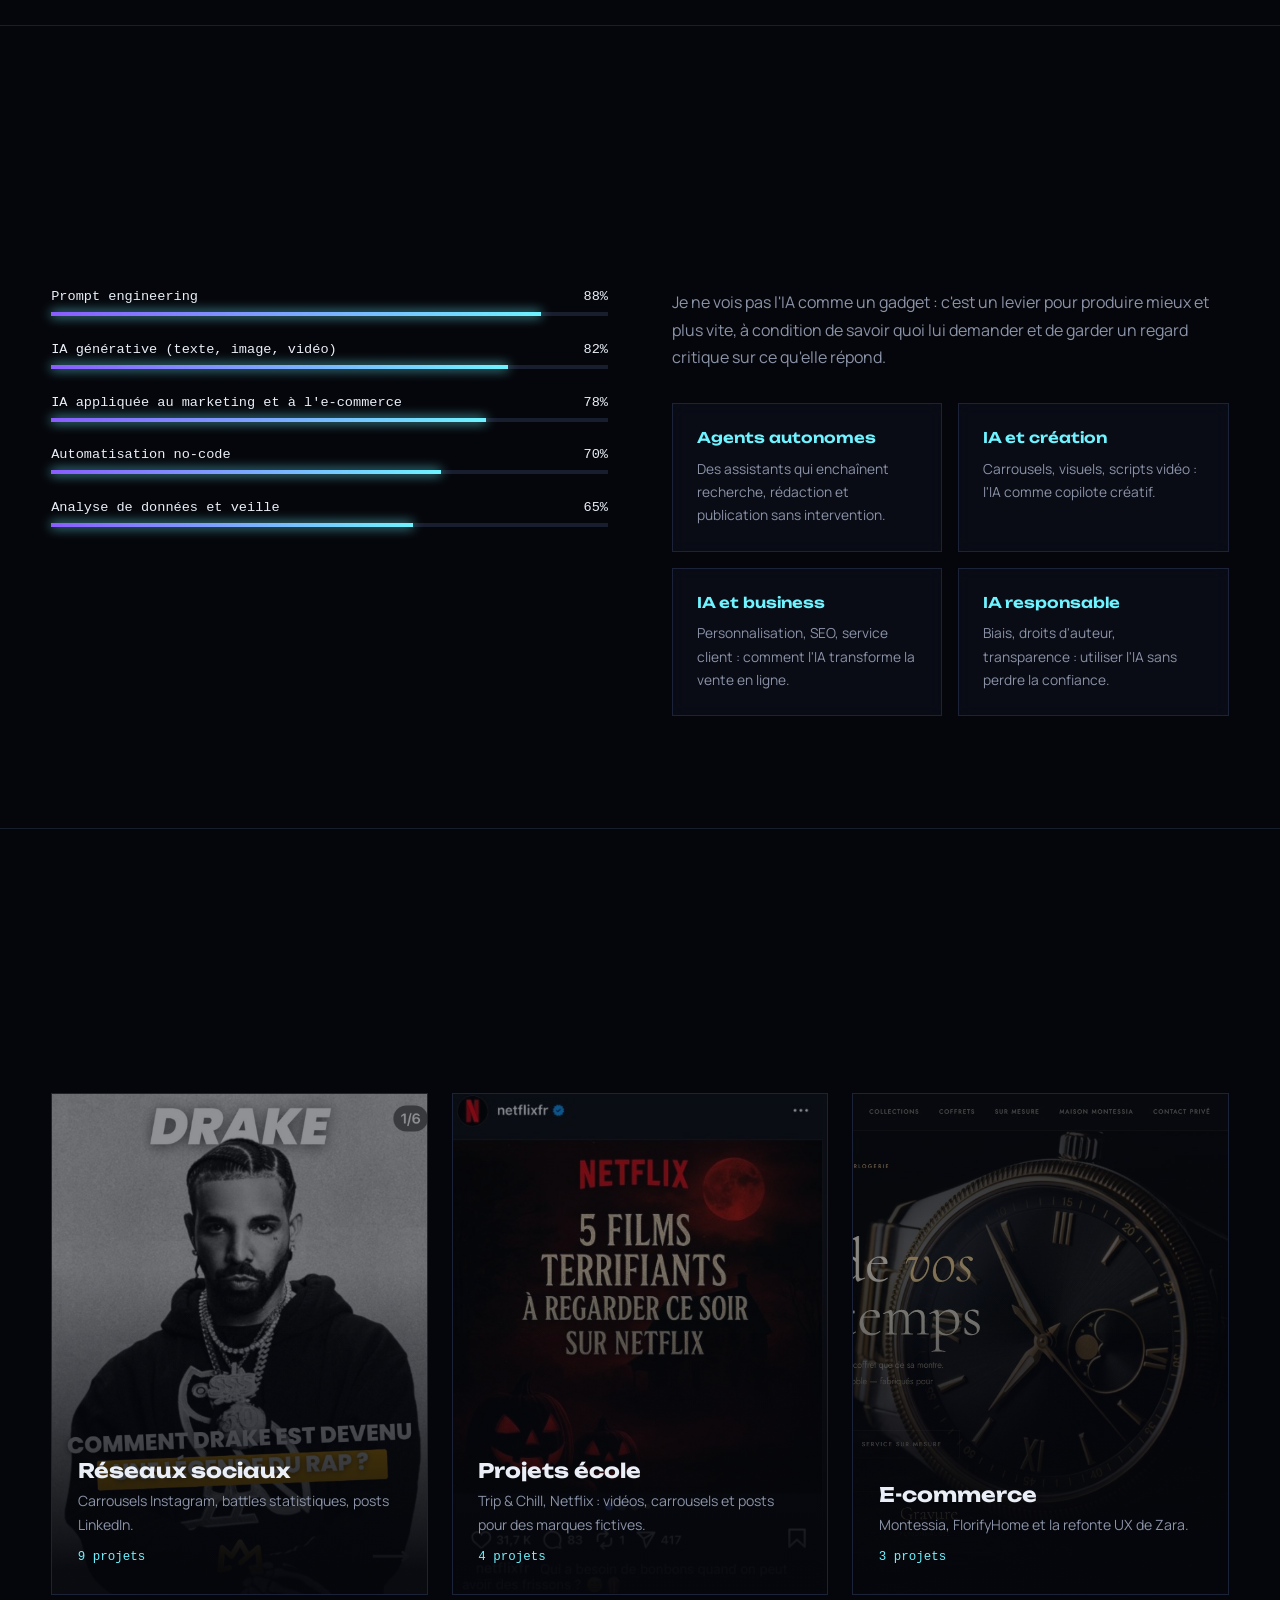
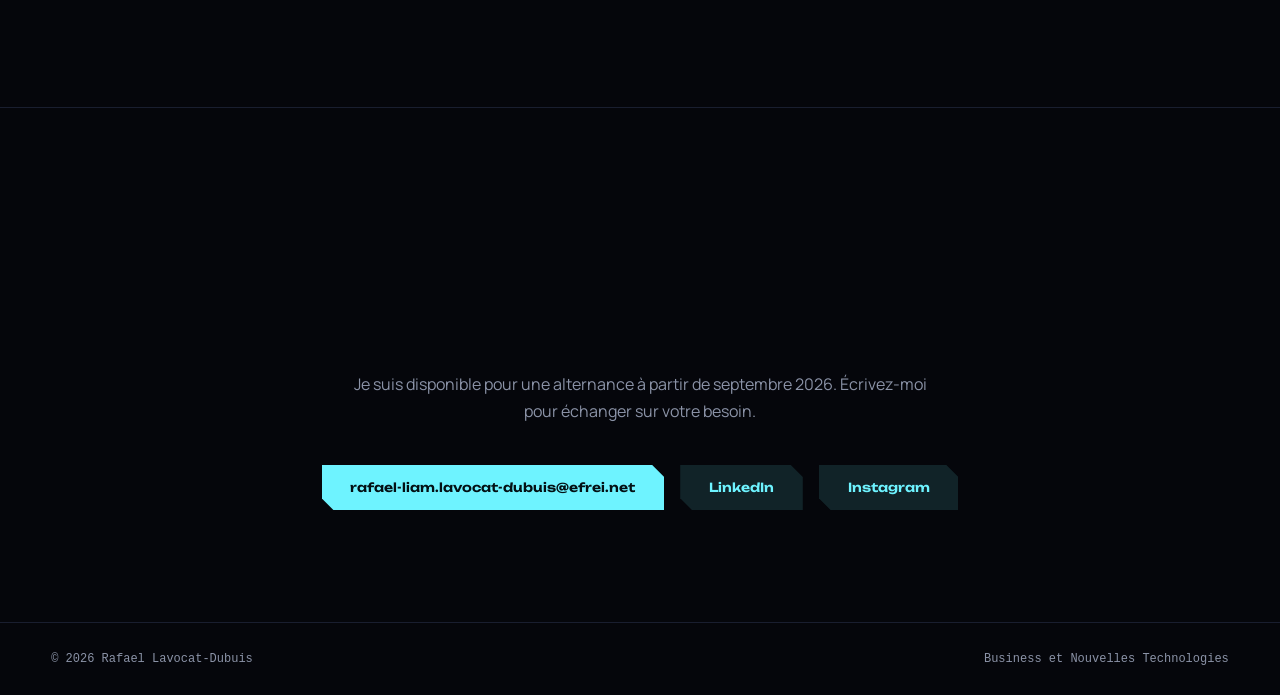
==== commit 8068e683: "Add files via upload" ====
--- a/index.html
+++ b/index.html
@@ -3,1152 +3,94 @@
 <head>
 <meta charset="UTF-8">
 <meta name="viewport" content="width=device-width, initial-scale=1.0">
-<title>Rafael Lavocat-Dubuis — Portfolio</title>
-<link href="https://fonts.googleapis.com/css2?family=Playfair+Display:ital,wght@0,400;0,500;0,700;1,400&family=Inter:wght@300;400;500&display=swap" rel="stylesheet">
-<style>
-  *, *::before, *::after { box-sizing: border-box; margin: 0; padding: 0; }
-
-  :root {
-    --bg: #0A0A0A;
-    --bg-card: #141414;
-    --bg-card2: #1C1C1C;
-    --text: #F5F0E8;
-    --text-muted: #888880;
-    --gold: #C8A96E;
-    --gold-light: #E2C99A;
-    --border: rgba(255,255,255,0.08);
-    --font-display: 'Playfair Display', serif;
-    --font-body: 'Inter', sans-serif;
-  }
-
-  html { scroll-behavior: smooth; }
-
-  body {
-    background: var(--bg);
-    color: var(--text);
-    font-family: var(--font-body);
-    font-weight: 300;
-    line-height: 1.7;
-    overflow-x: hidden;
-  }
-
-  /* NAV */
-  nav {
-    position: fixed; top: 0; left: 0; right: 0;
-    z-index: 100;
-    display: flex; align-items: center; justify-content: space-between;
-    padding: 1.5rem 4rem;
-    background: rgba(10,10,10,0.85);
-    backdrop-filter: blur(12px);
-    border-bottom: 1px solid var(--border);
-  }
-  .nav-logo {
-    font-family: var(--font-display);
-    font-size: 1.1rem;
-    letter-spacing: 0.08em;
-    color: var(--gold);
-  }
-  .nav-links { display: flex; gap: 2.5rem; list-style: none; }
-  .nav-links a {
-    color: var(--text-muted);
-    text-decoration: none;
-    font-size: 0.8rem;
-    letter-spacing: 0.12em;
-    text-transform: uppercase;
-    transition: color 0.3s;
-  }
-  .nav-links a:hover { color: var(--text); }
-
-  /* HERO */
-  .hero {
-    min-height: 100vh;
-    display: flex; align-items: center;
-    padding: 0 4rem;
-    position: relative;
-    overflow: hidden;
-  }
-  .hero::before {
-    content: '';
-    position: absolute; top: 0; right: 0;
-    width: 52%; height: 100%;
-    background: linear-gradient(135deg, #1a1a1a 0%, #0d0d0d 100%);
-    clip-path: polygon(8% 0, 100% 0, 100% 100%, 0% 100%);
-  }
-  .hero-content { position: relative; z-index: 1; max-width: 600px; }
-  .hero-eyebrow {
-    font-size: 0.72rem;
-    letter-spacing: 0.22em;
-    text-transform: uppercase;
-    color: var(--gold);
-    margin-bottom: 2rem;
-    display: flex; align-items: center; gap: 1rem;
-  }
-  .hero-eyebrow::before {
-    content: '';
-    display: block; width: 40px; height: 1px;
-    background: var(--gold);
-  }
-  .hero-name {
-    font-family: var(--font-display);
-    font-size: clamp(3.5rem, 8vw, 7rem);
-    font-weight: 400;
-    line-height: 1.0;
-    letter-spacing: -0.02em;
-    margin-bottom: 1.5rem;
-    overflow: hidden;
-  }
-  .hero-name span { display: block; }
-  .hero-name .last { font-style: italic; color: var(--gold); font-weight: 400; }
-  .hero-sub {
-    font-size: 1rem;
-    color: var(--text-muted);
-    font-weight: 300;
-    line-height: 1.8;
-    margin-bottom: 3rem;
-    max-width: 480px;
-  }
-  .hero-cta {
-    display: inline-flex; align-items: center; gap: 0.75rem;
-    padding: 0.85rem 2rem;
-    border: 1px solid var(--gold);
-    color: var(--gold);
-    text-decoration: none;
-    font-size: 0.8rem;
-    letter-spacing: 0.14em;
-    text-transform: uppercase;
-    transition: all 0.3s;
-  }
-  .hero-cta:hover { background: var(--gold); color: var(--bg); }
-  .hero-img-wrap {
-    position: absolute; right: 4rem; top: 50%;
-    transform: translateY(-50%);
-    z-index: 2;
-  }
-  .hero-img {
-    position: relative;
-    width: 340px; height: 440px;
-    object-fit: cover;
-    filter: grayscale(20%);
-    border: 1px solid var(--border);
-    display: block;
-    z-index: 2;
-  }
-  .hero-img-frame {
-    position: absolute; top: -16px; left: -16px;
-    width: 340px; height: 440px;
-    border: 1px solid var(--gold);
-    opacity: 0.5;
-    z-index: 1;
-  }
-  .hero-img-tag {
-    position: absolute; bottom: -1px; left: -1px;
-    background: var(--gold);
-    color: var(--bg);
-    font-size: 0.65rem;
-    letter-spacing: 0.12em;
-    text-transform: uppercase;
-    padding: 6px 14px;
-    z-index: 3;
-  }
-  .hero-img-caption {
-    position: absolute; top: 50%; right: -2.5rem;
-    transform: translateY(-50%) rotate(90deg);
-    transform-origin: right center;
-    font-size: 0.7rem;
-    letter-spacing: 0.25em;
-    text-transform: uppercase;
-    color: var(--text-muted);
-    white-space: nowrap;
-  }
-
-  /* SECTIONS */
-  section { padding: 7rem 4rem; }
-  .section-eyebrow {
-    font-size: 0.7rem;
-    letter-spacing: 0.22em;
-    text-transform: uppercase;
-    color: var(--gold);
-    margin-bottom: 1rem;
-    display: flex; align-items: center; gap: 1rem;
-  }
-  .section-eyebrow::before {
-    content: ''; display: block;
-    width: 30px; height: 1px;
-    background: var(--gold);
-  }
-  .section-title {
-    font-family: var(--font-display);
-    font-size: clamp(2rem, 4vw, 3.2rem);
-    font-weight: 400;
-    line-height: 1.15;
-    margin-bottom: 4rem;
-  }
-  .section-title em { font-style: italic; color: var(--gold); }
-
-  /* ABOUT */
-  .about { border-top: 1px solid var(--border); }
-  .about-grid {
-    display: grid;
-    grid-template-columns: 1fr 1fr;
-    gap: 6rem;
-    align-items: start;
-  }
-  .about-text p {
-    font-size: 1.05rem;
-    color: var(--text-muted);
-    line-height: 1.9;
-    margin-bottom: 1.5rem;
-  }
-  .about-text p strong { color: var(--text); font-weight: 400; }
-  .skills-grid {
-    display: grid;
-    grid-template-columns: 1fr 1fr;
-    gap: 1rem;
-    margin-top: 2rem;
-  }
-  .skill-item {
-    padding: 1rem 1.25rem;
-    border: 1px solid var(--border);
-    background: var(--bg-card);
-  }
-  .skill-item .label {
-    font-size: 0.65rem;
-    letter-spacing: 0.18em;
-    text-transform: uppercase;
-    color: var(--gold);
-    margin-bottom: 0.3rem;
-  }
-  .skill-item .value {
-    font-size: 0.9rem;
-    color: var(--text);
-  }
-
-  /* PROJECTS GRID */
-  .projects-grid {
-    display: grid;
-    grid-template-columns: repeat(auto-fill, minmax(320px, 1fr));
-    gap: 1.5rem;
-  }
-  .project-card {
-    background: var(--bg-card);
-    border: 1px solid var(--border);
-    overflow: hidden;
-    transition: border-color 0.3s, transform 0.3s;
-    cursor: pointer;
-  }
-  .project-card:hover {
-    border-color: var(--gold);
-    transform: translateY(-4px);
-  }
-  .project-card-img {
-    width: 100%; aspect-ratio: 4/3;
-    background: var(--bg-card2);
-    display: flex; align-items: center; justify-content: center;
-    overflow: hidden;
-    position: relative;
-  }
-  .project-card-img img {
-    width: 100%; height: 100%;
-    object-fit: cover;
-    transition: transform 0.5s;
-  }
-  .project-card:hover .project-card-img img { transform: scale(1.04); }
-  .carousel-badge {
-    position: absolute; bottom: 10px; right: 10px;
-    background: rgba(10,10,10,0.85);
-    border: 1px solid var(--gold);
-    color: var(--gold);
-    font-size: 0.65rem;
-    letter-spacing: 0.12em;
-    padding: 4px 10px;
-    text-transform: uppercase;
-  }
-  .placeholder-img {
-    width: 100%; height: 100%;
-    display: flex; flex-direction: column;
-    align-items: center; justify-content: center;
-    gap: 0.5rem;
-  }
-  .placeholder-img .pi-icon {
-    font-size: 2rem; color: var(--text-muted); opacity: 0.3;
-  }
-  .placeholder-img .pi-text {
-    font-size: 0.7rem; color: var(--text-muted);
-    letter-spacing: 0.1em; text-transform: uppercase;
-  }
-  .project-card-body { padding: 1.25rem 1.5rem 1.5rem; }
-  .project-card-tag {
-    font-size: 0.65rem;
-    letter-spacing: 0.15em;
-    text-transform: uppercase;
-    color: var(--gold);
-    margin-bottom: 0.5rem;
-  }
-  .project-card-title {
-    font-family: var(--font-display);
-    font-size: 1.1rem;
-    font-weight: 400;
-    margin-bottom: 0.5rem;
-    color: var(--text);
-  }
-  .project-card-desc {
-    font-size: 0.82rem;
-    color: var(--text-muted);
-    line-height: 1.7;
-  }
-
-  /* VIDEO */
-  .video-wrapper {
-    position: relative;
-    width: 100%;
-    aspect-ratio: 16/9;
-    background: var(--bg-card);
-    border: 1px solid var(--border);
-    overflow: hidden;
-  }
-  .video-wrapper iframe {
-    width: 100%; height: 100%;
-    border: none;
-  }
-  .video-placeholder {
-    width: 100%; height: 100%;
-    display: flex; flex-direction: column;
-    align-items: center; justify-content: center;
-    gap: 1rem;
-  }
-  .video-placeholder .vp-label {
-    font-size: 0.75rem;
-    letter-spacing: 0.15em;
-    text-transform: uppercase;
-    color: var(--text-muted);
-  }
-  .video-placeholder .vp-url {
-    font-size: 0.8rem;
-    color: var(--gold);
-    font-family: monospace;
-  }
-
-  /* ECOMMERCE */
-  .ecom-grid {
-    display: grid;
-    grid-template-columns: 1fr 1fr 1fr;
-    gap: 1.5rem;
-    margin-bottom: 4rem;
-  }
-  .ecom-card {
-    background: var(--bg-card);
-    border: 1px solid var(--border);
-    padding: 2rem;
-    transition: border-color 0.3s;
-  }
-  .ecom-card:hover { border-color: var(--gold); }
-  .ecom-card .ec-num {
-    font-family: var(--font-display);
-    font-size: 3rem;
-    font-weight: 400;
-    color: var(--border);
-    line-height: 1;
-    margin-bottom: 1.5rem;
-  }
-  .ecom-card .ec-tag {
-    font-size: 0.65rem;
-    letter-spacing: 0.18em;
-    text-transform: uppercase;
-    color: var(--gold);
-    margin-bottom: 0.5rem;
-  }
-  .ecom-card .ec-title {
-    font-family: var(--font-display);
-    font-size: 1.3rem;
-    font-weight: 400;
-    margin-bottom: 1rem;
-    color: var(--text);
-  }
-  .ecom-card .ec-desc {
-    font-size: 0.82rem;
-    color: var(--text-muted);
-    line-height: 1.8;
-  }
-  .ecom-card .ec-pills {
-    display: flex; flex-wrap: wrap; gap: 0.5rem;
-    margin-top: 1.25rem;
-  }
-  .ec-pill {
-    font-size: 0.65rem;
-    letter-spacing: 0.1em;
-    text-transform: uppercase;
-    padding: 4px 10px;
-    border: 1px solid var(--border);
-    color: var(--text-muted);
-  }
-
-  /* CONTACT */
-  .contact {
-    border-top: 1px solid var(--border);
-    text-align: center;
-  }
-  .contact .section-title { margin-bottom: 1.5rem; }
-  .contact-sub {
-    font-size: 1rem;
-    color: var(--text-muted);
-    max-width: 480px;
-    margin: 0 auto 3rem;
-  }
-  .contact-links {
-    display: flex; justify-content: center; gap: 1.5rem;
-    flex-wrap: wrap;
-  }
-  .contact-link {
-    display: inline-flex; align-items: center; gap: 0.5rem;
-    padding: 0.85rem 2rem;
-    border: 1px solid var(--border);
-    color: var(--text-muted);
-    text-decoration: none;
-    font-size: 0.8rem;
-    letter-spacing: 0.12em;
-    text-transform: uppercase;
-    transition: all 0.3s;
-  }
-  .contact-link:hover { border-color: var(--gold); color: var(--gold); }
-  .contact-link.primary {
-    background: var(--gold);
-    border-color: var(--gold);
-    color: var(--bg);
-  }
-  .contact-link.primary:hover { background: var(--gold-light); border-color: var(--gold-light); }
-
-  /* FOOTER */
-  footer {
-    padding: 2rem 4rem;
-    border-top: 1px solid var(--border);
-    display: flex; justify-content: space-between; align-items: center;
-  }
-  footer p { font-size: 0.75rem; color: var(--text-muted); }
-
-  /* DIVIDER */
-  .gold-line {
-    width: 60px; height: 1px;
-    background: var(--gold);
-    margin: 0 auto 2rem;
-  }
-
-  /* ANIMATION */
-  @keyframes fadeUp {
-    from { opacity: 0; transform: translateY(30px); }
-    to { opacity: 1; transform: translateY(0); }
-  }
-  .fade-up { animation: fadeUp 0.8s ease forwards; }
-  .delay-1 { animation-delay: 0.2s; opacity: 0; }
-  .delay-2 { animation-delay: 0.4s; opacity: 0; }
-  .delay-3 { animation-delay: 0.6s; opacity: 0; }
-  .delay-4 { animation-delay: 0.8s; opacity: 0; }
-
-  /* PDP-STYLE CAROUSEL CARD */
-  .pdp-grid {
-    display: grid;
-    grid-template-columns: repeat(auto-fill, minmax(360px, 1fr));
-    gap: 2rem;
-  }
-  .pdp-card {
-    background: var(--bg-card);
-    border: 1px solid var(--border);
-    transition: border-color 0.3s;
-  }
-  .pdp-card:hover { border-color: var(--gold); }
-  .pdp-main-img {
-    width: 100%; aspect-ratio: 4/5;
-    background: var(--bg-card2);
-    overflow: hidden;
-    position: relative;
-    cursor: zoom-in;
-  }
-  .pdp-main-img img {
-    width: 100%; height: 100%;
-    object-fit: cover;
-    display: block;
-  }
-  .pdp-badge {
-    position: absolute; bottom: 12px; right: 12px;
-    background: rgba(10,10,10,0.85);
-    border: 1px solid var(--gold);
-    color: var(--gold);
-    font-size: 0.65rem;
-    letter-spacing: 0.12em;
-    padding: 4px 10px;
-    text-transform: uppercase;
-  }
-  .pdp-thumbs {
-    display: flex; gap: 6px;
-    padding: 0.75rem 0.75rem 0;
-  }
-  .pdp-thumbs img {
-    width: 56px; height: 56px;
-    object-fit: cover;
-    cursor: pointer;
-    border: 1px solid var(--border);
-    opacity: 0.55;
-    transition: opacity 0.2s, border-color 0.2s;
-    flex-shrink: 0;
-  }
-  .pdp-thumbs img:hover { opacity: 0.85; }
-  .pdp-thumbs img.active { opacity: 1; border-color: var(--gold); }
-  .pdp-body { padding: 1.25rem 1.5rem 1.5rem; }
-  .pdp-tag {
-    font-size: 0.65rem;
-    letter-spacing: 0.15em;
-    text-transform: uppercase;
-    color: var(--gold);
-    margin-bottom: 0.5rem;
-  }
-  .pdp-title {
-    font-family: var(--font-display);
-    font-size: 1.2rem;
-    font-weight: 400;
-    margin-bottom: 0.5rem;
-    color: var(--text);
-  }
-  .pdp-desc {
-    font-size: 0.82rem;
-    color: var(--text-muted);
-    line-height: 1.7;
-  }
-
-  /* LIGHTBOX */
-  .lightbox {
-    position: fixed; inset: 0;
-    background: rgba(0,0,0,0.92);
-    z-index: 1000;
-    display: none;
-    align-items: center; justify-content: center;
-    padding: 2rem;
-  }
-  .lightbox.active { display: flex; }
-  .lightbox img {
-    max-width: 90vw; max-height: 85vh;
-    object-fit: contain;
-    border: 1px solid var(--border);
-  }
-  .lightbox-close {
-    position: absolute; top: 2rem; right: 2.5rem;
-    color: var(--text); font-size: 2rem;
-    cursor: pointer; line-height: 1;
-    background: none; border: none;
-  }
-  .lightbox-nav {
-    position: absolute; top: 50%; transform: translateY(-50%);
-    background: rgba(255,255,255,0.05);
-    border: 1px solid var(--border);
-    color: var(--text);
-    width: 44px; height: 44px;
-    cursor: pointer; font-size: 1.2rem;
-  }
-  .lightbox-nav:hover { border-color: var(--gold); color: var(--gold); }
-  .lightbox-prev { left: 2rem; }
-  .lightbox-next { right: 2rem; }
-  .lightbox-counter {
-    position: absolute; bottom: 1.5rem; left: 50%; transform: translateX(-50%);
-    font-size: 0.75rem; color: var(--text-muted); letter-spacing: 0.1em;
-  }
-
-  /* VS BATTLE CARD */
-  .vs-card {
-    background: var(--bg-card);
-    border: 1px solid var(--border);
-    padding: 0;
-    overflow: hidden;
-  }
-  .vs-card img {
-    width: 100%; height: auto;
-    display: block;
-    cursor: default;
-  }
-  .vs-card-body { padding: 1.25rem 1.5rem 1.5rem; }
-
-  @media (max-width: 900px) {
-    /* NAV */
-    nav { padding: 1.2rem 2rem; }
-    .nav-links { display: none; }
-    .hero { padding: 0 2rem; }
-    .hero-img-wrap { display: none; }
-    .hero-name { font-size: 3.5rem; }
-
-    /* SECTIONS */
-    section { padding: 4rem 2rem; }
-
-    /* ABOUT */
-    .about-grid { grid-template-columns: 1fr; gap: 3rem; }
-    .skills-grid { grid-template-columns: 1fr 1fr; }
-
-    /* PROJETS */
-    .projects-grid { grid-template-columns: 1fr; }
-
-    /* PDP GRID */
-    .pdp-grid { grid-template-columns: 1fr; }
-
-    /* ECOM GRID */
-    .ecom-grid { grid-template-columns: 1fr; }
-
-    /* LINKEDIN 3 colonnes → 1 colonne */
-    div[style*="grid-template-columns:repeat(3,1fr)"] {
-      grid-template-columns: 1fr !important;
-    }
-
-    /* PROJETS ÉCOLE 3 colonnes → 1 colonne */
-    div[style*="grid-template-columns:1fr 1fr 1fr"] {
-      grid-template-columns: 1fr !important;
-    }
-
-    /* PROJETS ÉCOLE 2 colonnes → 1 colonne */
-    div[style*="grid-template-columns:1fr 1fr"] {
-      grid-template-columns: 1fr !important;
-    }
-
-    /* ZARA grid 2 colonnes → 1 colonne */
-    div[style*="grid-template-columns:1fr 1fr;gap:3rem"] {
-      grid-template-columns: 1fr !important;
-    }
-
-    /* CONTACT */
-    .contact-links { flex-direction: column; gap: 1rem; align-items: center; }
-    .nav-links { gap: 1.5rem; }
-    section { padding: 5rem 2rem; }
-    .hero { padding: 0 2rem; min-height: auto; padding-top: 8rem; padding-bottom: 4rem; flex-direction: column; }
-    .hero::before { display: none; }
-    .hero-img-wrap { position: static; transform: none; width: 100%; margin-bottom: 4rem; display: flex; justify-content: center; }
-    .hero-img { width: 100%; max-width: 340px; height: 380px; }
-    .hero-img-frame { display: none; }
-    .hero-img-caption { display: none; }
-    .about-grid { grid-template-columns: 1fr; gap: 3rem; }
-    .ecom-grid { grid-template-columns: 1fr; }
-    footer { flex-direction: column; gap: 1rem; text-align: center; }
-  }
-
-  @media (max-width: 600px) {
-    .hero-name { font-size: 2.8rem; }
-    section { padding: 3rem 1.5rem; }
-    nav { padding: 1rem 1.5rem; }
-    .skills-grid { grid-template-columns: 1fr; }
-    .hero-eyebrow { font-size: 0.65rem; }
-  }
-
-  .linkedin-grid .pdp-card,
-  .linkedin-grid .pdp-card:hover {
-    border: none !important;
-    outline: none !important;
-    box-shadow: none !important;
-    background: transparent !important;
-    padding: 0 !important;
-    display: flex !important;
-    flex-direction: column !important;
-  }
-  .linkedin-grid .pdp-card img,
-  .linkedin-grid .pdp-main-img {
-    border: none !important;
-    box-shadow: none !important;
-    outline: none !important;
-  }
-  .linkedin-grid .pdp-main-img {
-    background: transparent !important;
-  }
-  .linkedin-grid .pdp-body {
-    padding: 0.75rem 0 0 !important;
-    margin-top: auto;
-    text-align: center;
-  }
-  .linkedin-grid .pdp-tag,
-  .linkedin-grid .pdp-title,
-  .linkedin-grid .pdp-desc {
-    text-align: center;
-  }
-</style>
+<title>Rafael Lavocat-Dubuis — Business et Nouvelles Technologies</title>
+<meta name="description" content="Portfolio de Rafael Lavocat-Dubuis, étudiant en Business et Nouvelles Technologies : contenu, e-commerce et intelligence artificielle.">
+<link href="https://fonts.googleapis.com/css2?family=Unbounded:wght@500;700&family=Manrope:wght@400;600&display=swap" rel="stylesheet">
+<link rel="stylesheet" href="style.css">
 </head>
 <body>
 
-<!-- NAV --> <!-- v6 -->
-<nav>
-  <div class="nav-logo">R.L.D</div>
-  <ul class="nav-links">
-    <li><a href="#about">À propos</a></li>
-    <li><a href="#social">Réseaux</a></li>
-    <li><a href="#projets">Projets</a></li>
-    <li><a href="#ecommerce">E-commerce</a></li>
-    <li><a href="#contact">Contact</a></li>
-  </ul>
-</nav>
+<header class="hero">
+  <div>
+    <p class="prompt">bonjour, je suis</p>
+    <h1 class="name">
+      <span class="glitch" data-t="Rafael">Rafael</span>
+      <span class="glitch g" data-t="Lavocat-Dubuis">Lavocat-Dubuis</span>
+    </h1>
+    <p class="role" data-decode>Business et Nouvelles Technologies</p>
+    <p class="lead">Étudiant en 3ème année, je relie stratégie, création de contenu et intelligence artificielle pour construire des marques qui se démarquent en ligne. Je cherche une alternance dès septembre 2026.</p>
+    <div class="cta">
+      <a class="btn" href="#work">Voir mes réalisations</a>
+      <a class="btn ghost" href="#contact">Me contacter</a>
+    </div>
+  </div>
+  <div class="vis">
+    <div class="frame"><img src="rafael-photo.jpg" alt="Rafael Lavocat-Dubuis"></div>
+    <span class="chip k1">prompt engineering</span>
+    <span class="chip k2">agents IA</span>
+    <span class="chip k3">e-commerce</span>
+  </div>
+</header>
 
-<!-- HERO -->
-<section class="hero">
-  <div class="hero-img-wrap fade-up">
-    <div class="hero-img-frame"></div>
-    <img class="hero-img" src="rafael-photo.jpg" alt="Rafael Lavocat-Dubuis">
-    <div class="hero-img-tag">Marketing & Communication</div>
-    <div class="hero-img-caption">Portfolio — 2026</div>
-  </div>
-  <div class="hero-content">
-    <div class="hero-eyebrow fade-up delay-1">Marketing Digital & Communication</div>
-    <h1 class="hero-name fade-up delay-2">
-      <span>Rafael</span>
-      <span class="last">Lavocat-Dubuis</span>
-    </h1>
-    <p class="hero-sub fade-up delay-3">
-      Étudiant en 3ème année de Marketing Digital & Communication, passionné par le digital, la création de contenu et l’e-commerce. J’explore les meilleures stratégies pour développer la visibilité des marques et créer des expériences en ligne impactantes.
-    </p>
-    <a href="#contact" class="hero-cta fade-up delay-4">Me contacter →</a>
+<div class="mq">Business /// Intelligence artificielle /// Contenu /// E-commerce /// Automatisation /// Stratégie digitale</div>
+
+<section class="sec" id="about">
+  <h2 class="h2 rv">Business d'un côté, technologie de l'autre.</h2>
+  <div class="two">
+    <div class="rv">
+      <p class="lead">Ma formation en Business et Nouvelles Technologies m'apprend à comprendre un marché et à utiliser les bons outils pour y répondre. J'ai travaillé sur des projets variés : réseaux sociaux, boutiques Shopify, vidéos courtes et refonte UX.</p>
+      <p class="lead" style="margin-top:1rem">Mon fil rouge : tester vite, mesurer, améliorer. L'IA est devenue mon outil principal pour aller plus loin dans chacune de ces étapes.</p>
+      <div class="stats">
+        <div><b data-count="all">0</b><small>réalisations</small></div>
+        <div><b data-count="2">0</b><small>boutiques Shopify</small></div>
+        <div><b data-count="4">0</b><small>plateformes maîtrisées</small></div>
+      </div>
+    </div>
+    <div class="gl term rv"><div class="dots"><i></i><i></i><i></i></div><pre id="term"></pre></div>
   </div>
 </section>
 
-<!-- ABOUT -->
-<section class="about" id="about">
-  <div class="section-eyebrow">Profil</div>
-  <h2 class="section-title">Créatif, <em>curieux</em>,<br>orienté résultats.</h2>
-  <div class="about-grid">
-    <div class="about-text">
-      <p>
-       Passionné par la création de contenu, 
-        l'e-commerce et la stratégie digitale, j'ai eu l'occasion de travailler 
-        sur des projets variés — des réseaux sociaux aux boutiques Shopify.
-      </p>
-      <p>
-        Je recherche actuellement une <strong>alternance en marketing digital et communication</strong>
-        pour continuer à apprendre aux côtés d'une équipe ambitieuse et mettre
-        mes compétences au service de projets qui ont du sens.
-      </p>
+<section class="sec" id="ia" style="border-top:1px solid var(--ln)">
+  <h2 class="h2 rv">Mes compétences en IA, et ce qui me passionne.</h2>
+  <div class="two">
+    <div>
+      <div class="sk rv" style="--w:88%"><div><span>Prompt engineering</span><span>88%</span></div><div class="bar"><i></i></div></div>
+      <div class="sk rv" style="--w:82%"><div><span>IA générative (texte, image, vidéo)</span><span>82%</span></div><div class="bar"><i></i></div></div>
+      <div class="sk rv" style="--w:78%"><div><span>IA appliquée au marketing et à l'e-commerce</span><span>78%</span></div><div class="bar"><i></i></div></div>
+      <div class="sk rv" style="--w:70%"><div><span>Automatisation no-code</span><span>70%</span></div><div class="bar"><i></i></div></div>
+      <div class="sk rv" style="--w:65%"><div><span>Analyse de données et veille</span><span>65%</span></div><div class="bar"><i></i></div></div>
     </div>
-    <div class="skills-grid">
-      <div class="skill-item">
-        <div class="label">Création de contenu</div>
-        <div class="value">Instagram · LinkedIn · Carrousels</div>
-      </div>
-      <div class="skill-item">
-        <div class="label">E-commerce</div>
-        <div class="value">Shopify · UX · Branding</div>
-      </div>
-      <div class="skill-item">
-        <div class="label">Community Management</div>
-        <div class="value">Ligne éditoriale · Engagement</div>
-      </div>
-      <div class="skill-item">
-        <div class="label">Stratégie digitale</div>
-        <div class="value">Audit · Refonte · Contenu</div>
+    <div class="rv">
+      <p class="lead">Je ne vois pas l'IA comme un gadget : c'est un levier pour produire mieux et plus vite, à condition de savoir quoi lui demander et de garder un regard critique sur ce qu'elle répond.</p>
+      <div class="ints" style="margin-top:2rem">
+        <div class="gl int" data-tilt><h3>Agents autonomes</h3><p>Des assistants qui enchaînent recherche, rédaction et publication sans intervention.</p></div>
+        <div class="gl int" data-tilt><h3>IA et création</h3><p>Carrousels, visuels, scripts vidéo : l'IA comme copilote créatif.</p></div>
+        <div class="gl int" data-tilt><h3>IA et business</h3><p>Personnalisation, SEO, service client : comment l'IA transforme la vente en ligne.</p></div>
+        <div class="gl int" data-tilt><h3>IA responsable</h3><p>Biais, droits d'auteur, transparence : utiliser l'IA sans perdre la confiance.</p></div>
       </div>
     </div>
   </div>
 </section>
 
-<!-- RESEAUX SOCIAUX -->
-<section id="social" style="border-top: 1px solid var(--border);">
-  <div class="section-eyebrow">Réseaux sociaux</div>
-  <h2 class="section-title">Contenus <em>Instagram</em><br>& LinkedIn.</h2>
-
-  <!-- INSTAGRAM -->
-  <h3 style="font-family:var(--font-display);font-size:1.3rem;font-weight:400;margin-bottom:1.5rem;color:var(--text-muted);">Instagram — Carrousels</h3>
-  <div class="pdp-grid" style="margin-bottom:3rem;">
-
-    <div class="pdp-card">
-      <div class="pdp-main-img" onclick="openLightbox('drake')">
-        <img id="main-drake" src="drake.jpeg" alt="Carrousel Drake">
-        <div class="pdp-badge">4 slides</div>
-      </div>
-      <div class="pdp-thumbs">
-        <img class="active" src="drake.jpeg" onclick="swapMain('drake', 'drake.jpeg', this)" alt="">
-        <img src="drake 1.jpeg" onclick="swapMain('drake', 'drake 1.jpeg', this)" alt="">
-        <img src="drake 2.jpeg" onclick="swapMain('drake', 'drake 2.jpeg', this)" alt="">
-        <img src="drake 3.jpeg" onclick="swapMain('drake', 'drake 3.jpeg', this)" alt="">
-      </div>
-      <div class="pdp-body">
-        <div class="pdp-tag">Instagram · Carrousel</div>
-        <div class="pdp-title">L'ascension de Drake</div>
-        <div class="pdp-desc">Carrousel retraçant le parcours et la montée en puissance de l'artiste.</div>
-      </div>
-    </div>
-
-    <div class="pdp-card">
-      <div class="pdp-main-img" onclick="openLightbox('immo')">
-        <img id="main-immo" src="immo.jpg" alt="Appartement à vendre">
-        <div class="pdp-badge">6 slides</div>
-      </div>
-      <div class="pdp-thumbs">
-        <img class="active" src="immo.jpg" onclick="swapMain('immo', 'immo.jpg', this)" alt="">
-        <img src="immo 1.jpg" onclick="swapMain('immo', 'immo 1.jpg', this)" alt="">
-        <img src="immo 2.jpg" onclick="swapMain('immo', 'immo 2.jpg', this)" alt="">
-        <img src="immo 3.jpg" onclick="swapMain('immo', 'immo 3.jpg', this)" alt="">
-        <img src="immo 4.jpg" onclick="swapMain('immo', 'immo 4.jpg', this)" alt="">
-        <img src="immo 5.jpg" onclick="swapMain('immo', 'immo 5.jpg', this)" alt="">
-      </div>
-      <div class="pdp-body">
-        <div class="pdp-tag">Instagram · Carrousel Immobilier</div>
-        <div class="pdp-title">Appartement à vendre</div>
-        <div class="pdp-desc">Découvrez chaque pièce de cet appartement avant de planifier votre visite. La dernière slide contient un appel à l'action pour contacter l'agent immobilier.</div>
-      </div>
-    </div>
-
-    <div class="pdp-card">
-      <div class="pdp-main-img" onclick="openLightbox('spotify')">
-        <img id="main-spotify" src="spotify.jpeg" alt="Artistes les plus streamés sur Spotify">
-        <div class="pdp-badge">4 slides</div>
-      </div>
-      <div class="pdp-thumbs">
-        <img class="active" src="spotify.jpeg" onclick="swapMain('spotify', 'spotify.jpeg', this)" alt="">
-        <img src="spotify 1.jpeg" onclick="swapMain('spotify', 'spotify 1.jpeg', this)" alt="">
-        <img src="spotify 2.jpeg" onclick="swapMain('spotify', 'spotify 2.jpeg', this)" alt="">
-        <img src="spotify 3.jpeg" onclick="swapMain('spotify', 'spotify 3.jpeg', this)" alt="">
-      </div>
-      <div class="pdp-body">
-        <div class="pdp-tag">Instagram · Carrousel</div>
-        <div class="pdp-title">Top streamers Spotify</div>
-        <div class="pdp-desc">Les artistes les plus écoutés sur Spotify — classement et chiffres clés.</div>
-      </div>
-    </div>
-
-    <div class="pdp-card">
-      <div class="pdp-main-img" onclick="openLightbox('indila')">
-        <img id="main-indila" src="indila.jpeg" alt="Le retour d'Indila">
-        <div class="pdp-badge">4 slides</div>
-      </div>
-      <div class="pdp-thumbs">
-        <img class="active" src="indila.jpeg" onclick="swapMain('indila', 'indila.jpeg', this)" alt="">
-        <img src="indila 1.jpeg" onclick="swapMain('indila', 'indila 1.jpeg', this)" alt="">
-        <img src="indila 2.jpeg" onclick="swapMain('indila', 'indila 2.jpeg', this)" alt="">
-        <img src="indila 3.jpeg" onclick="swapMain('indila', 'indila 3.jpeg', this)" alt="">
-      </div>
-      <div class="pdp-body">
-        <div class="pdp-tag">Instagram · Carrousel</div>
-        <div class="pdp-title">Le retour d'Indila</div>
-        <div class="pdp-desc">Carrousel annonçant et célébrant le grand retour de l'artiste.</div>
-      </div>
-    </div>
-
-  </div>
-
-  <!-- BATTLES -->
-  <h3 style="font-family:var(--font-display);font-size:1.3rem;font-weight:400;margin-bottom:1.5rem;color:var(--text-muted);">Instagram — Battles statistiques</h3>
-  <div class="projects-grid" style="margin-bottom:4rem;">
-
-    <div class="vs-card">
-      <img src="battle luidgi.jpeg" alt="Battle Luidji vs Zamdane" style="width:100%;height:auto;display:block;cursor:default;">
-      <div class="vs-card-body">
-        <div class="project-card-tag">Instagram · Post comparatif</div>
-        <div class="project-card-title">Luidji vs Zamdane</div>
-        <div class="project-card-desc">Comparatif chiffré : écoutes mensuelles, nombre d'albums et autres statistiques entre les deux artistes.</div>
-      </div>
-    </div>
-
-    <div class="vs-card">
-      <img src="battle travis.jpeg" alt="Battle Travis Scott vs Playboi Carti" style="width:100%;height:auto;display:block;cursor:default;">
-      <div class="vs-card-body">
-        <div class="project-card-tag">Instagram · Post comparatif</div>
-        <div class="project-card-title">Travis Scott vs Playboi Carti</div>
-        <div class="project-card-desc">Comparatif chiffré : écoutes mensuelles, nombre d'albums et autres statistiques entre les deux artistes.</div>
-      </div>
-    </div>
-
-  </div>
-
-  <!-- LINKEDIN -->
-  <h3 style="font-family:var(--font-display);font-size:1.3rem;font-weight:400;margin-bottom:1.5rem;color:var(--text-muted);">LinkedIn</h3>
-  <div style="display:grid;grid-template-columns:repeat(3,1fr);gap:1.5rem;" class="linkedin-grid">
-
-    <div class="pdp-card">
-      <img src="linkedin mika 1.jpeg" alt="Post LinkedIn Mika 1" style="width:100%;height:auto;max-height:650px;object-fit:contain;display:block;">
-      <div class="pdp-body">
-        <div class="pdp-tag">LinkedIn · Post professionnel</div>
-        <div class="pdp-title">My Music Ads</div>
-        <div class="pdp-desc">Post professionnel rédigé pour sur le compte du CEO de My Music Ads</div>
-      </div>
-    </div>
-
-    <div class="pdp-card">
-      <img src="linkedin mika 2.jpeg" alt="Post LinkedIn Mika 2" style="width:100%;height:auto;max-height:650px;object-fit:contain;display:block;">
-      <div class="pdp-body">
-        <div class="pdp-tag">LinkedIn · Post professionnel</div>
-        <div class="pdp-title">My Music Ads</div>
-        <div class="pdp-desc">Post professionnel rédigé pour sur le compte du CEO de My Music Ads</div>
-      </div>
-    </div>
-
-    <div class="pdp-card">
-      <img src="linkedin nathan.jpeg" alt="Post LinkedIn Nathan" style="width:100%;height:auto;max-height:650px;object-fit:contain;display:block;">
-      <div class="pdp-body">
-        <div class="pdp-tag">LinkedIn · Post professionnel</div>
-        <div class="pdp-title">Decupler-Agence SEO</div>
-        <div class="pdp-desc">Post de réflexion professionnelle autour de l'IA et de ses enjeux actuels.</div>
-      </div>
-    </div>
-
+<section class="sec" id="work" style="border-top:1px solid var(--ln)">
+  <h2 class="h2 rv">Mes réalisations, triées par univers.</h2>
+  <div class="portals">
+    <a class="gl portal" data-tilt href="reseaux.html"><img src="drake.jpeg" alt=""><div><h3>Réseaux sociaux</h3><p>Carrousels Instagram, battles statistiques, posts LinkedIn.</p><span class="n" data-n="reseaux"></span></div></a>
+    <a class="gl portal" data-tilt href="ecole.html"><img src="netflix.jpeg" alt=""><div><h3>Projets école</h3><p>Trip &amp; Chill, Netflix : vidéos, carrousels et posts pour des marques fictives.</p><span class="n" data-n="ecole"></span></div></a>
+    <a class="gl portal" data-tilt href="ecommerce.html"><img src="montessia.jpeg" alt=""><div><h3>E-commerce</h3><p>Montessia, FlorifyHome et la refonte UX de Zara.</p><span class="n" data-n="ecommerce"></span></div></a>
   </div>
 </section>
 
-<!-- PROJETS ECOLE -->
-<section id="projets" style="border-top: 1px solid var(--border);">
-  <div class="section-eyebrow">Projets école</div>
-  <h2 class="section-title">Entreprises <em>fictives</em>,<br>compétences réelles.</h2>
-
-  <p style="font-size:0.88rem;color:var(--text-muted);margin-bottom:2.5rem;max-width:600px;">
-    Projet réalisé pour <strong style="color:var(--text);font-weight:400;">Trip & Chill</strong>, une marque fictive
-    imaginée en cours proposant des voyages à prix réduit pour les étudiants. J’ai également conçu des contenus pour Netflix dans le cadre d’exercices académiques. Ces projets m’ont permis de travailler sur différents formats de communication et démontrent ma capacité à m’adapter rapidement à l’identité de marque, au ton de communication et à la ligne éditoriale propres à chaque entreprise.
-  </p>
-
-  <!-- Grille projets école : 3 formats côte à côte, hauteur fixe harmonisée -->
-  <div style="display:grid;grid-template-columns:1fr 1fr 1fr 1fr;gap:1.5rem;align-items:start;max-width:1370px;">
-
-    <!-- TIKTOK 9:16 -->
-    <div>
-      <div style="display:flex;align-items:center;gap:0.6rem;margin-bottom:0.75rem;">
-        <span style="font-size:0.62rem;letter-spacing:0.15em;text-transform:uppercase;color:#fff;background:#000;padding:4px 10px;border-radius:3px;">TikTok</span>
-        <span style="font-size:0.62rem;color:var(--text-muted);">9 : 16</span>
-      </div>
-      <div style="width:100%;height:480px;background:var(--bg-card2);overflow:hidden;">
-        <iframe width="100%" height="100%" src="https://www.youtube.com/embed/SlumHJwt-K8" title="TikTok Trip and Chill" frameborder="0" allow="accelerometer; autoplay; clipboard-write; encrypted-media; gyroscope; picture-in-picture" allowfullscreen style="display:block;border:none;"></iframe>
-      </div>
-      <div style="padding:0.9rem 0 0;">
-        <div class="project-card-tag">Trip & Chill · TikTok</div>
-        <div style="font-family:var(--font-display);font-size:1rem;font-weight:400;color:var(--text);margin:0.3rem 0;">TikTok — Voyage à Venise</div>
-        <div class="project-card-desc">Vidéo TikTok pour une offre de voyage étudiant à Venise.</div>
-      </div>
-    </div>
-
-    <!-- STORY 9:16 -->
-    <div>
-      <div style="display:flex;align-items:center;gap:0.6rem;margin-bottom:0.75rem;">
-        <span style="font-size:0.62rem;letter-spacing:0.15em;text-transform:uppercase;color:#fff;background:linear-gradient(45deg,#f09433,#e6683c,#dc2743,#cc2366,#bc1888);padding:4px 10px;border-radius:3px;">Story</span>
-        <span style="font-size:0.62rem;color:var(--text-muted);">9 : 16</span>
-      </div>
-      <div style="width:100%;height:480px;background:var(--bg-card2);overflow:hidden;">
-        <iframe width="100%" height="100%" src="https://www.youtube.com/embed/boIuB-nyfwg" title="Story Trip and Chill" frameborder="0" allow="accelerometer; autoplay; clipboard-write; encrypted-media; gyroscope; picture-in-picture" allowfullscreen style="display:block;border:none;"></iframe>
-      </div>
-      <div style="padding:0.9rem 0 0;">
-        <div class="project-card-tag">Trip & Chill · Story Instagram</div>
-        <div style="font-family:var(--font-display);font-size:1rem;font-weight:400;color:var(--text);margin:0.3rem 0;">Story — Teasing offre étudiante</div>
-        <div class="project-card-desc">Format story pour annoncer une offre de voyage à prix réduit.</div>
-      </div>
-    </div>
-
-    <!-- NETFLIX CARROUSEL 1:1 -->
-    <div>
-      <div style="display:flex;align-items:center;gap:0.6rem;margin-bottom:0.75rem;">
-        <span style="font-size:0.62rem;letter-spacing:0.15em;text-transform:uppercase;color:#fff;background:#E50914;padding:4px 10px;border-radius:3px;">Carrousel</span>
-        <span style="font-size:0.62rem;color:var(--text-muted);">1 : 1</span>
-      </div>
-      <div style="width:100%;height:480px;overflow:hidden;position:relative;cursor:zoom-in;" onclick="openLightbox('netflix')">
-        <img id="main-netflix" src="netflix.jpeg" alt="Carrousel Netflix fictif" style="width:100%;height:100%;object-fit:cover;display:block;">
-        <div class="pdp-badge">6 slides</div>
-      </div>
-      <div style="display:flex;gap:0.4rem;margin-top:0.5rem;">
-        <img src="netflix.jpeg" onclick="event.stopPropagation();swapMain('netflix','netflix.jpeg',this)" style="width:36px;height:36px;object-fit:cover;cursor:pointer;border:1px solid var(--gold);" class="active" alt="">
-        <img src="netflix 1.jpeg" onclick="event.stopPropagation();swapMain('netflix','netflix 1.jpeg',this)" style="width:36px;height:36px;object-fit:cover;cursor:pointer;opacity:0.5;" alt="">
-        <img src="netflix 2.jpeg" onclick="event.stopPropagation();swapMain('netflix','netflix 2.jpeg',this)" style="width:36px;height:36px;object-fit:cover;cursor:pointer;opacity:0.5;" alt="">
-        <img src="netflix 3.jpeg" onclick="event.stopPropagation();swapMain('netflix','netflix 3.jpeg',this)" style="width:36px;height:36px;object-fit:cover;cursor:pointer;opacity:0.5;" alt="">
-        <img src="netflix 4.jpeg" onclick="event.stopPropagation();swapMain('netflix','netflix 4.jpeg',this)" style="width:36px;height:36px;object-fit:cover;cursor:pointer;opacity:0.5;" alt="">
-      </div>
-      <div style="padding:0.9rem 0 0;">
-        <div class="project-card-tag">Projet école · Carrousel fictif</div>
-        <div style="font-family:var(--font-display);font-size:1rem;font-weight:400;color:var(--text);margin:0.3rem 0;">Netflix — projet fictif</div>
-        <div class="project-card-desc">Carrousel créatif imaginé pour Netflix dans le cadre d'un exercice.</div>
-      </div>
-    </div>
-
-
-    <!-- X / TWITTER -->
-    <div>
-      <div style="display:flex;align-items:center;gap:0.6rem;margin-bottom:0.75rem;">
-        <span style="font-size:0.62rem;letter-spacing:0.15em;text-transform:uppercase;color:#fff;background:#000;padding:4px 10px;border-radius:3px;">𝕏 Post</span>
-        <span style="font-size:0.62rem;color:var(--text-muted);">Twitter / X</span>
-      </div>
-      <div style="width:100%;height:480px;overflow:hidden;cursor:zoom-in;" onclick="openLightbox('twitter')">
-        <img src="twitter.jpeg" alt="Post X / Twitter Netflix" style="width:100%;height:100%;object-fit:cover;display:block;">
-      </div>
-      <div style="padding:0.9rem 0 0;text-align:center;">
-        <div class="project-card-tag">X · Post fictif</div>
-        <div style="font-family:var(--font-display);font-size:1rem;font-weight:400;color:var(--text);margin:0.3rem 0;">Netflix — Tweet fictif</div>
-        <div class="project-card-desc">Post X imaginé pour la marque Netflix dans le cadre d'un exercice créatif.</div>
-      </div>
-    </div>
-
+<section class="sec contact" id="contact">
+  <h2 class="h2 rv">Construisons quelque chose ensemble.</h2>
+  <p class="lead">Je suis disponible pour une alternance à partir de septembre 2026. Écrivez-moi pour échanger sur votre besoin.</p>
+  <div class="cta">
+    <a class="btn" href="mailto:rafael-liam.lavocat-dubuis@efrei.net">rafael-liam.lavocat-dubuis@efrei.net</a>
+    <a class="btn ghost" href="https://www.linkedin.com/in/rafael-liam-lavocat-dubuis/" target="_blank" rel="noopener">LinkedIn</a>
+    <a class="btn ghost" href="https://www.instagram.com/raf_ldu/" target="_blank" rel="noopener">Instagram</a>
   </div>
 </section>
 
-<!-- ECOMMERCE -->
-<section id="ecommerce" style="border-top: 1px solid var(--border);">
-  <div class="section-eyebrow">E-commerce</div>
-  <h2 class="section-title">Projets perso<br><em>e-commerce.</em></h2>
-  <p style="font-size:0.88rem;color:var(--text-muted);margin-bottom:3rem;max-width:600px;">J'ai créé et géré deux boutiques Shopify personnelles, de l'identité visuelle à la stratégie de contenu — en passant par l'architecture produit et l'expérience client.</p>
-
-  <!-- Refonte Zara video -->
-  <div style="margin-bottom:5rem;">
-    <div style="display:grid;grid-template-columns:1fr 1fr;gap:3rem;align-items:center;margin-bottom:2rem;">
-      <div>
-        <div class="section-eyebrow" style="margin-bottom:0.75rem;">Projet école</div>
-        <h3 style="font-family:var(--font-display);font-size:1.8rem;font-weight:400;margin-bottom:1rem;">Refonte Zara<br><em style="color:var(--gold);">UX & Stratégie digitale</em></h3>
-        <p style="font-size:0.88rem;color:var(--text-muted);line-height:1.9;">
-          Dans le cadre d'un projet de cours, j'ai repensé l'expérience e-commerce
-          du site Zara — de la navigation à la fiche produit. L'objectif : 
-          améliorer le parcours utilisateur et moderniser la stratégie de contenu.
-          Compétences mobilisées : audit UX, benchmarking, maquettage et présentation vidéo.
-        </p>
-      </div>
-      <div>
-        <div class="video-wrapper">
-          <iframe src="https://www.youtube.com/embed/p9ZdyU1eOnQ" title="Refonte Zara" frameborder="0" allow="accelerometer; autoplay; clipboard-write; encrypted-media; gyroscope; picture-in-picture" allowfullscreen></iframe>
-        </div>
-      </div>
-    </div>
-  </div>
-
-  <!-- 3 boutiques -->
-  <div class="ecom-grid" style="grid-template-columns:1fr 1fr;">
-
-    <div class="ecom-card" style="padding:0;overflow:hidden;">
-      <div style="width:100%;overflow:hidden;background:var(--bg-card2);">
-        <img src="montessia.jpeg" alt="Boutique Montessia" onclick="openLightbox('montessia')" style="width:100%;height:auto;display:block;cursor:zoom-in;transition:transform 0.5s;">
-      </div>
-      <div style="padding:2rem;">
-        <div class="ec-num" style="margin-bottom:0.75rem;">01</div>
-        <div class="ec-tag">Projet perso · Shopify</div>
-        <div class="ec-title">Montessia</div>
-        <div class="ec-desc">
-          Boutique e-commerce dédiée à la vente de boîtes de montre haut de gamme. 
-          J'ai développé l'identité visuelle, conçu la boutique Shopify, géré 
-          le catalogue produit et élaboré la stratégie de contenu.
-        </div>
-        <div class="ec-pills">
-          <span class="ec-pill">Branding</span>
-          <span class="ec-pill">Shopify</span>
-          <span class="ec-pill">Horlogerie</span>
-        </div>
-      </div>
-    </div>
-
-        <div class="ecom-card" style="padding:0;overflow:hidden;">
-      <div style="width:100%;overflow:hidden;background:var(--bg-card2);">
-        <img src="florify.jpeg" alt="Boutique FlorifyHome" onclick="openLightbox('florify')" style="width:100%;height:auto;display:block;cursor:zoom-in;transition:transform 0.5s;">
-      </div>
-      <div style="padding:2rem;">
-        <div class="ec-num" style="margin-bottom:0.75rem;">02</div>
-        <div class="ec-tag">Projet perso · Shopify</div>
-        <div class="ec-title">FlorifyHome</div>
-        <div class="ec-desc">
-          Boutique de décoration intérieure sur le thème de la nature et du vert. 
-          Création du branding, mise en page produits et stratégie de contenu 
-          axée sur l'esthétique naturelle et le lifestyle végétal.
-        </div>
-        <div class="ec-pills">
-          <span class="ec-pill">Branding</span>
-          <span class="ec-pill">Shopify</span>
-          <span class="ec-pill">Lifestyle</span>
-        </div>
-    </div>
-      </div>
-    </div>
-
-  </div>
-
-  <!-- Screenshots placeholder -->
-  <p style="font-size:0.8rem;color:var(--text-muted);margin-bottom:1.5rem;letter-spacing:0.05em;">
-    
-  </p>
-  </section>
-
-<!-- CONTACT -->
-<section class="contact" id="contact">
-  <div class="gold-line"></div>
-  <div class="section-eyebrow" style="justify-content:center;">Contact</div>
-  <h2 class="section-title">Travaillons <em>ensemble.</em></h2>
-  <p class="contact-sub">
-    Je suis disponible pour une alternance à partir de Septembre 2026. 
-    N'hésitez pas à me contacter pour échanger sur votre besoin.
-  </p>
-  <div class="contact-links">
-    <a href="mailto:rafael-liam.lavocat-dubuis@efrei.net" class="contact-link primary">✉ rafael-liam.lavocat-dubuis@efrei.net</a>
-    <a href="https://www.linkedin.com/in/rafael-liam-lavocat-dubuis/" target="_blank" class="contact-link">LinkedIn →</a>
-    <a href="https://www.instagram.com/raf_ldu/" target="_blank" class="contact-link">Instagram →</a>
-  </div>
-</section>
-
-<!-- FOOTER -->
-<footer>
-  <p>© 2026 Rafael Lavocat-Dubuis</p>
-  <p>Marketing Digital & Communication</p>
-</footer>
-
-<!-- LIGHTBOX -->
-<div class="lightbox" id="lightbox">
-  <button class="lightbox-close" onclick="closeLightbox()">&times;</button>
-  <button class="lightbox-nav lightbox-prev" onclick="navLightbox(-1)">&larr;</button>
-  <img id="lightbox-img" src="" alt="">
-  <button class="lightbox-nav lightbox-next" onclick="navLightbox(1)">&rarr;</button>
-  <div class="lightbox-counter" id="lightbox-counter"></div>
-</div>
-
-<script>
-  const carousels = {
-    'drake': ['drake.jpeg', 'drake 1.jpeg', 'drake 2.jpeg', 'drake 3.jpeg'],
-    'immo': ['immo.jpg', 'immo 1.jpg', 'immo 2.jpg', 'immo 3.jpg', 'immo 4.jpg', 'immo 5.jpg'],
-    'spotify': ['spotify.jpeg', 'spotify 1.jpeg', 'spotify 2.jpeg', 'spotify 3.jpeg'],
-    'indila': ['indila.jpeg', 'indila 1.jpeg', 'indila 2.jpeg', 'indila 3.jpeg'],
-    'netflix': ['netflix.jpeg', 'netflix 1.jpeg', 'netflix 2.jpeg', 'netflix 3.jpeg', 'netflix 4.jpeg', 'netflix 5.jpg'],
-    'battle luidgi': ['battle luidgi.jpeg'],
-    'battle travis': ['battle travis.jpeg'],
-    'linkedin-mika': ['linkedin mika 1.jpeg', 'linkedin mika 2.jpeg'],
-    'linkedin-mika-1': ['linkedin mika 1.jpeg'],
-    'linkedin-mika-2': ['linkedin mika 2.jpeg'],
-    'linkedin-nathan': ['linkedin nathan.jpeg'],
-    'montessia': ['montessia.jpeg'],
-    'florify': ['florify.jpeg'],
-    'twitter': ['twitter.jpeg']
-  };
-
-  let currentCarousel = [];
-  let currentIndex = 0;
-
-  function swapMain(key, src, thumbEl) {
-    document.getElementById('main-' + key).src = src;
-    const thumbsRow = thumbEl.parentElement;
-    thumbsRow.querySelectorAll('img').forEach(t => t.classList.remove('active'));
-    thumbEl.classList.add('active');
-  }
-
-  function openLightbox(key, index) {
-    currentCarousel = carousels[key] || [key + '.jpeg'];
-    if (index !== undefined) {
-      currentIndex = index;
-    } else {
-      const mainImg = document.getElementById('main-' + key);
-      const shownSrc = mainImg ? mainImg.getAttribute('src') : null;
-      const foundIndex = shownSrc ? currentCarousel.indexOf(shownSrc) : -1;
-      currentIndex = foundIndex >= 0 ? foundIndex : 0;
-    }
-    updateLightbox();
-    document.getElementById('lightbox').classList.add('active');
-  }
-
-  function closeLightbox() {
-    document.getElementById('lightbox').classList.remove('active');
-  }
-
-  function navLightbox(dir) {
-    currentIndex = (currentIndex + dir + currentCarousel.length) % currentCarousel.length;
-    updateLightbox();
-  }
-
-  function updateLightbox() {
-    document.getElementById('lightbox-img').src = currentCarousel[currentIndex];
-    document.getElementById('lightbox-counter').textContent = (currentIndex + 1) + ' / ' + currentCarousel.length;
-    const nav = currentCarousel.length > 1 ? 'flex' : 'none';
-    document.querySelector('.lightbox-prev').style.display = nav;
-    document.querySelector('.lightbox-next').style.display = nav;
-  }
-
-  document.getElementById('lightbox').addEventListener('click', function(e) {
-    if (e.target === this) closeLightbox();
-  });
-
-  document.addEventListener('keydown', function(e) {
-    if (!document.getElementById('lightbox').classList.contains('active')) return;
-    if (e.key === 'Escape') closeLightbox();
-    if (e.key === 'ArrowLeft') navLightbox(-1);
-    if (e.key === 'ArrowRight') navLightbox(1);
-  });
-</script>
-
+<script src="app.js"></script>
 </body>
 </html>
--- a/style.css
+++ b/style.css
@@ -0,0 +1,127 @@
+:root{--bg:#05060b;--c1:#6ef3ff;--c2:#8a5cff;--c3:#ff3d81;--tx:#e9eef7;--mu:#8b93a7;--ln:rgba(140,170,255,.15);--d:'Unbounded',sans-serif;--b:'Manrope',sans-serif;--m:ui-monospace,'SF Mono',Menlo,Consolas,monospace}
+*{box-sizing:border-box;margin:0;padding:0}
+html{scroll-behavior:smooth}
+body{background:var(--bg);color:var(--tx);font:400 1rem/1.7 var(--b);overflow-x:hidden}
+a{color:inherit;text-decoration:none}
+img{max-width:100%}
+::selection{background:var(--c1);color:#031014}
+@media(pointer:fine){body,a,button,.z{cursor:none}}
+@media(pointer:coarse){.cur,.cur2{display:none}}
+#bg{position:fixed;inset:0;z-index:-1;width:100%;height:100%}
+.pb{position:fixed;top:0;left:0;height:2px;width:0;background:linear-gradient(90deg,var(--c1),var(--c3));z-index:300}
+.cur,.cur2{position:fixed;top:0;left:0;pointer-events:none;z-index:400;border-radius:50%}
+.cur{width:6px;height:6px;background:var(--c1);margin:-3px 0 0 -3px}
+.cur2{width:38px;height:38px;margin:-19px 0 0 -19px;border:1px solid var(--c1);transition:width .25s,height .25s,margin .25s,background .25s}
+.cur2.h{width:72px;height:72px;margin:-36px 0 0 -36px;background:rgba(110,243,255,.1)}
+.pt{position:fixed;inset:0;z-index:500;pointer-events:none;background:linear-gradient(135deg,var(--c2),var(--c1));transform:translateY(0);transition:transform .6s cubic-bezier(.7,0,.2,1)}
+.pt.out{transform:translateY(-100%)}.pt.rst{transform:translateY(100%);transition:none}.pt.in{transform:translateY(0)}
+/* NAV */
+nav{position:fixed;top:0;left:0;right:0;z-index:100;display:flex;justify-content:space-between;align-items:center;padding:1.1rem 4vw;background:rgba(5,6,11,.6);backdrop-filter:blur(14px);border-bottom:1px solid var(--ln)}
+.logo{font:700 .95rem var(--d);color:var(--c1)}.logo b{color:var(--c3)}
+nav ul{display:flex;gap:2rem;list-style:none;font:.8rem var(--m)}
+nav a{color:var(--mu);transition:color .3s}nav a:hover,nav a.on{color:var(--c1)}nav a.on::before{content:'> '}
+/* HERO */
+.hero{min-height:100vh;display:grid;grid-template-columns:1.15fr .85fr;gap:3rem;align-items:center;padding:8rem 4vw 4rem}
+.prompt{font:.85rem var(--m);color:var(--c1);margin-bottom:1.2rem}
+.prompt::after{content:'▌';margin-left:4px;animation:bl 1s steps(2) infinite}
+@keyframes bl{50%{opacity:0}}
+.name{font:700 clamp(1.8rem,4.6vw,4.2rem)/1.05 var(--d);letter-spacing:-.03em;margin-bottom:1.4rem}
+.glitch{position:relative;display:block}
+.glitch::before,.glitch::after{content:attr(data-t);position:absolute;inset:0;clip-path:inset(0 0 100% 0)}
+.glitch::before{color:var(--c3);animation:g1 4s infinite steps(1)}
+.glitch::after{color:var(--c1);animation:g2 4s infinite steps(1)}
+@keyframes g1{0%,88%,100%{clip-path:inset(0 0 100% 0)}90%{clip-path:inset(15% 0 55% 0);transform:translate(-5px)}94%{clip-path:inset(65% 0 8% 0);transform:translate(4px)}}
+@keyframes g2{0%,89%,100%{clip-path:inset(0 0 100% 0)}91%{clip-path:inset(50% 0 25% 0);transform:translate(5px)}95%{clip-path:inset(5% 0 75% 0);transform:translate(-4px)}}
+.g{background:linear-gradient(90deg,var(--c1),var(--c2) 60%,var(--c3));-webkit-background-clip:text;background-clip:text;color:transparent}
+.role{font:500 clamp(.9rem,1.6vw,1.2rem) var(--d);margin-bottom:1.2rem;min-height:1.6em}
+.lead{color:var(--mu);max-width:58ch}
+.cta{display:flex;gap:1rem;flex-wrap:wrap;margin-top:2.2rem}
+.btn{display:inline-block;padding:.95rem 1.8rem;font:600 .78rem var(--d);background:var(--c1);color:#031014;clip-path:polygon(0 0,calc(100% - 12px) 0,100% 12px,100% 100%,12px 100%,0 calc(100% - 12px));transition:background .3s,transform .3s}
+.btn:hover{background:#fff;transform:translateY(-3px)}
+.btn.ghost{background:rgba(110,243,255,.12);color:var(--c1)}.btn.ghost:hover{background:var(--c1);color:#031014}
+.vis{position:relative;justify-self:center;width:min(340px,78vw);aspect-ratio:3/4}
+.frame{position:absolute;inset:0;padding:2px;overflow:hidden;clip-path:polygon(12% 0,100% 0,100% 88%,88% 100%,0 100%,0 12%)}
+.frame::before{content:'';position:absolute;inset:-60%;background:conic-gradient(var(--c1),var(--c2),var(--c3),var(--c1));animation:sp 5s linear infinite}
+@keyframes sp{to{transform:rotate(1turn)}}
+.frame img{position:relative;display:block;width:100%;height:100%;object-fit:cover;clip-path:polygon(12% 0,100% 0,100% 88%,88% 100%,0 100%,0 12%)}
+.vis::after{content:'';position:absolute;left:0;right:0;top:0;height:2px;background:var(--c1);box-shadow:0 0 24px 4px var(--c1);opacity:.7;animation:scan 3.6s ease-in-out infinite}
+@keyframes scan{50%{top:100%}}
+.chip{position:absolute;z-index:3;font:.72rem var(--m);padding:.4rem .8rem;border:1px solid var(--ln);background:rgba(5,6,11,.75);backdrop-filter:blur(6px);color:var(--c1);animation:fl 5s ease-in-out infinite}
+.k1{top:8%;left:-14%}.k2{top:52%;right:-16%;animation-delay:-2s}.k3{bottom:6%;left:-8%;animation-delay:-3.5s}
+@keyframes fl{50%{transform:translateY(-12px)}}
+.mq{overflow:hidden;border-block:1px solid var(--ln);padding:1rem 0;font:700 1.2rem var(--d);color:transparent;-webkit-text-stroke:1px var(--mu);white-space:nowrap;background:rgba(5,6,11,.5)}
+.mq div{display:inline-block;animation:mq 35s linear infinite}
+@keyframes mq{to{transform:translateX(-50%)}}
+/* SECTIONS */
+.sec{padding:7rem 4vw}
+.h2{font:700 clamp(1.6rem,3.6vw,2.8rem)/1.15 var(--d);letter-spacing:-.02em;margin-bottom:3rem;max-width:22ch}
+.h1{font:700 clamp(2rem,6vw,4.6rem)/1.05 var(--d);letter-spacing:-.03em;margin-bottom:1.2rem}
+.rv{opacity:0;transform:translateY(30px);transition:opacity .9s,transform .9s cubic-bezier(.2,.8,.2,1)}
+.rv.in{opacity:1;transform:none}
+.h2.rv{transform:none;clip-path:inset(0 100% 0 0);transition:clip-path 1.1s cubic-bezier(.7,0,.2,1),opacity .6s}
+.h2.rv.in{clip-path:inset(-10% -2% -10% -2%)}
+.two{display:grid;grid-template-columns:1fr 1fr;gap:4rem;align-items:start}
+.gl{position:relative;background:rgba(14,18,32,.55);border:1px solid var(--ln);backdrop-filter:blur(8px);transition:border-color .3s,transform .15s ease-out}
+.gl::before{content:'';position:absolute;inset:0;z-index:1;pointer-events:none;opacity:0;transition:opacity .3s;background:radial-gradient(420px circle at var(--mx,50%) var(--my,50%),rgba(110,243,255,.14),transparent 60%)}
+.gl:hover::before{opacity:1}.gl:hover{border-color:rgba(110,243,255,.5)}
+.term .dots{display:flex;gap:6px;padding:.8rem 1rem;border-bottom:1px solid var(--ln)}
+.dots i{width:9px;height:9px;border-radius:50%;background:var(--mu);opacity:.5}
+.term pre{padding:1.4rem;font:.85rem/1.9 var(--m);color:var(--c1);white-space:pre-wrap;min-height:250px}
+.stats{display:flex;gap:2.5rem;margin-top:2.5rem;flex-wrap:wrap}
+.stats b{display:block;font:700 2.3rem var(--d);color:var(--c1)}.stats small{color:var(--mu);font-size:.82rem}
+.sk{margin-bottom:1.6rem}.sk>div:first-child{display:flex;justify-content:space-between;font:.85rem var(--m);margin-bottom:.5rem}
+.bar{height:4px;background:var(--ln)}
+.bar i{display:block;height:100%;width:0;background:linear-gradient(90deg,var(--c2),var(--c1));box-shadow:0 0 12px var(--c1);transition:width 1.8s cubic-bezier(.2,.8,.2,1) .2s}
+.sk.in .bar i{width:var(--w)}
+.ints{display:grid;grid-template-columns:1fr 1fr;gap:1rem;margin-top:3rem}
+.int{padding:1.5rem}.int h3{font:600 .92rem var(--d);margin-bottom:.6rem;color:var(--c1)}.int p{font-size:.86rem;color:var(--mu)}
+.portals{display:grid;grid-template-columns:repeat(3,1fr);gap:1.5rem}
+.portal{display:block;overflow:hidden;aspect-ratio:3/4}
+.portal img{position:absolute;inset:0;width:100%;height:100%;object-fit:cover;opacity:.55;transition:transform .8s,opacity .5s}
+.portal:hover img{transform:scale(1.08);opacity:.85}
+.portal::after{content:'';position:absolute;inset:0;background:linear-gradient(0deg,rgba(5,6,11,.95) 5%,transparent 65%)}
+.portal>div{position:absolute;left:0;right:0;bottom:0;z-index:2;padding:1.6rem}
+.portal h3{font:700 1.25rem var(--d);margin-bottom:.4rem}.portal p{font-size:.88rem;color:var(--mu)}
+.portal .n{display:inline-block;margin-top:.8rem;font:.78rem var(--m);color:var(--c1)}
+.contact{text-align:center;border-top:1px solid var(--ln)}
+.contact .h2{margin-inline:auto}.contact .lead{margin:0 auto 2.5rem}
+.contact .cta{justify-content:center}
+footer{display:flex;justify-content:space-between;gap:1rem;flex-wrap:wrap;padding:1.8rem 4vw;border-top:1px solid var(--ln);font:.75rem var(--m);color:var(--mu)}
+/* SOUS-PAGES */
+.head{padding-top:9rem}
+.back{display:inline-block;font:.8rem var(--m);color:var(--mu);margin-bottom:1.5rem;transition:color .3s}.back:hover{color:var(--c1)}
+.f{display:flex;gap:.6rem;flex-wrap:wrap;margin:2rem 0 2.5rem}
+.f button{font:.78rem var(--m);background:rgba(5,6,11,.5);color:var(--mu);border:1px solid var(--ln);padding:.55rem 1.2rem;transition:.25s}
+.f button.on,.f button:hover{color:#031014;background:var(--c1);border-color:var(--c1)}
+.grid{display:grid;grid-template-columns:repeat(auto-fill,minmax(290px,1fr));gap:1.5rem;align-items:start}
+.wide{grid-column:span 2}
+.pop{animation:pop .7s cubic-bezier(.2,.8,.2,1) backwards}
+@keyframes pop{from{opacity:0;transform:translateY(28px) scale(.96)}}
+.card{overflow:hidden}
+.media{position:relative;overflow:hidden;background:#0b0e1a}
+.media img{display:block;width:100%;transition:transform .6s}
+.media[style] img{height:100%;object-fit:cover}
+.media iframe{position:absolute;inset:0;width:100%;height:100%;border:0}
+.z{cursor:zoom-in}.z:hover img{transform:scale(1.05)}
+.bdg{position:absolute;right:10px;bottom:10px;font:.7rem var(--m);background:rgba(5,6,11,.85);border:1px solid var(--c1);color:var(--c1);padding:3px 9px}
+.th{display:flex;gap:6px;padding:.7rem .7rem 0;flex-wrap:wrap}
+.th img{width:46px;height:46px;object-fit:cover;opacity:.5;border:1px solid var(--ln);transition:.25s}
+.th img:hover{opacity:.9}.th img.on{opacity:1;border-color:var(--c1);box-shadow:0 0 10px rgba(110,243,255,.5)}
+.cb{padding:1.2rem 1.4rem 1.5rem}
+.tg{font:.74rem var(--m);color:var(--c1);margin-bottom:.4rem}
+.cb h3{font:600 1rem/1.3 var(--d);margin-bottom:.5rem}.cb p{font-size:.88rem;color:var(--mu)}
+.more{display:flex;gap:1rem;flex-wrap:wrap;margin-top:5rem;padding-top:2rem;border-top:1px solid var(--ln);align-items:center;font:.8rem var(--m);color:var(--mu)}
+/* LIGHTBOX */
+.lb{position:fixed;inset:0;background:rgba(3,4,8,.94);backdrop-filter:blur(10px);z-index:350;display:none;align-items:center;justify-content:center}
+.lb.on{display:flex}
+.lb img{max-width:90vw;max-height:84vh;border:1px solid var(--ln);animation:pop .4s}
+.lb button{position:absolute;width:46px;height:46px;background:rgba(255,255,255,.06);border:1px solid var(--ln);color:var(--tx);font-size:1.2rem;transition:.25s}
+.lb button:hover{border-color:var(--c1);color:var(--c1)}
+.lb .x{top:1.5rem;right:1.5rem}.lb .p{left:1.5rem;top:50%}.lb .nx{right:1.5rem;top:50%}
+.lb span{position:absolute;bottom:1.5rem;font:.78rem var(--m);color:var(--mu)}
+@media(max-width:900px){
+.hero,.two,.portals,.ints{grid-template-columns:1fr}
+.hero{padding-top:7rem}.sec{padding:5rem 6vw}
+.portal{aspect-ratio:4/3}.wide{grid-column:auto}
+nav ul{gap:1rem;font-size:.7rem}.logo{display:none}nav{justify-content:center}}
+@media(prefers-reduced-motion:reduce){*{animation:none!important;transition:none!important}.rv{opacity:1;transform:none}.h2.rv{clip-path:none}}
